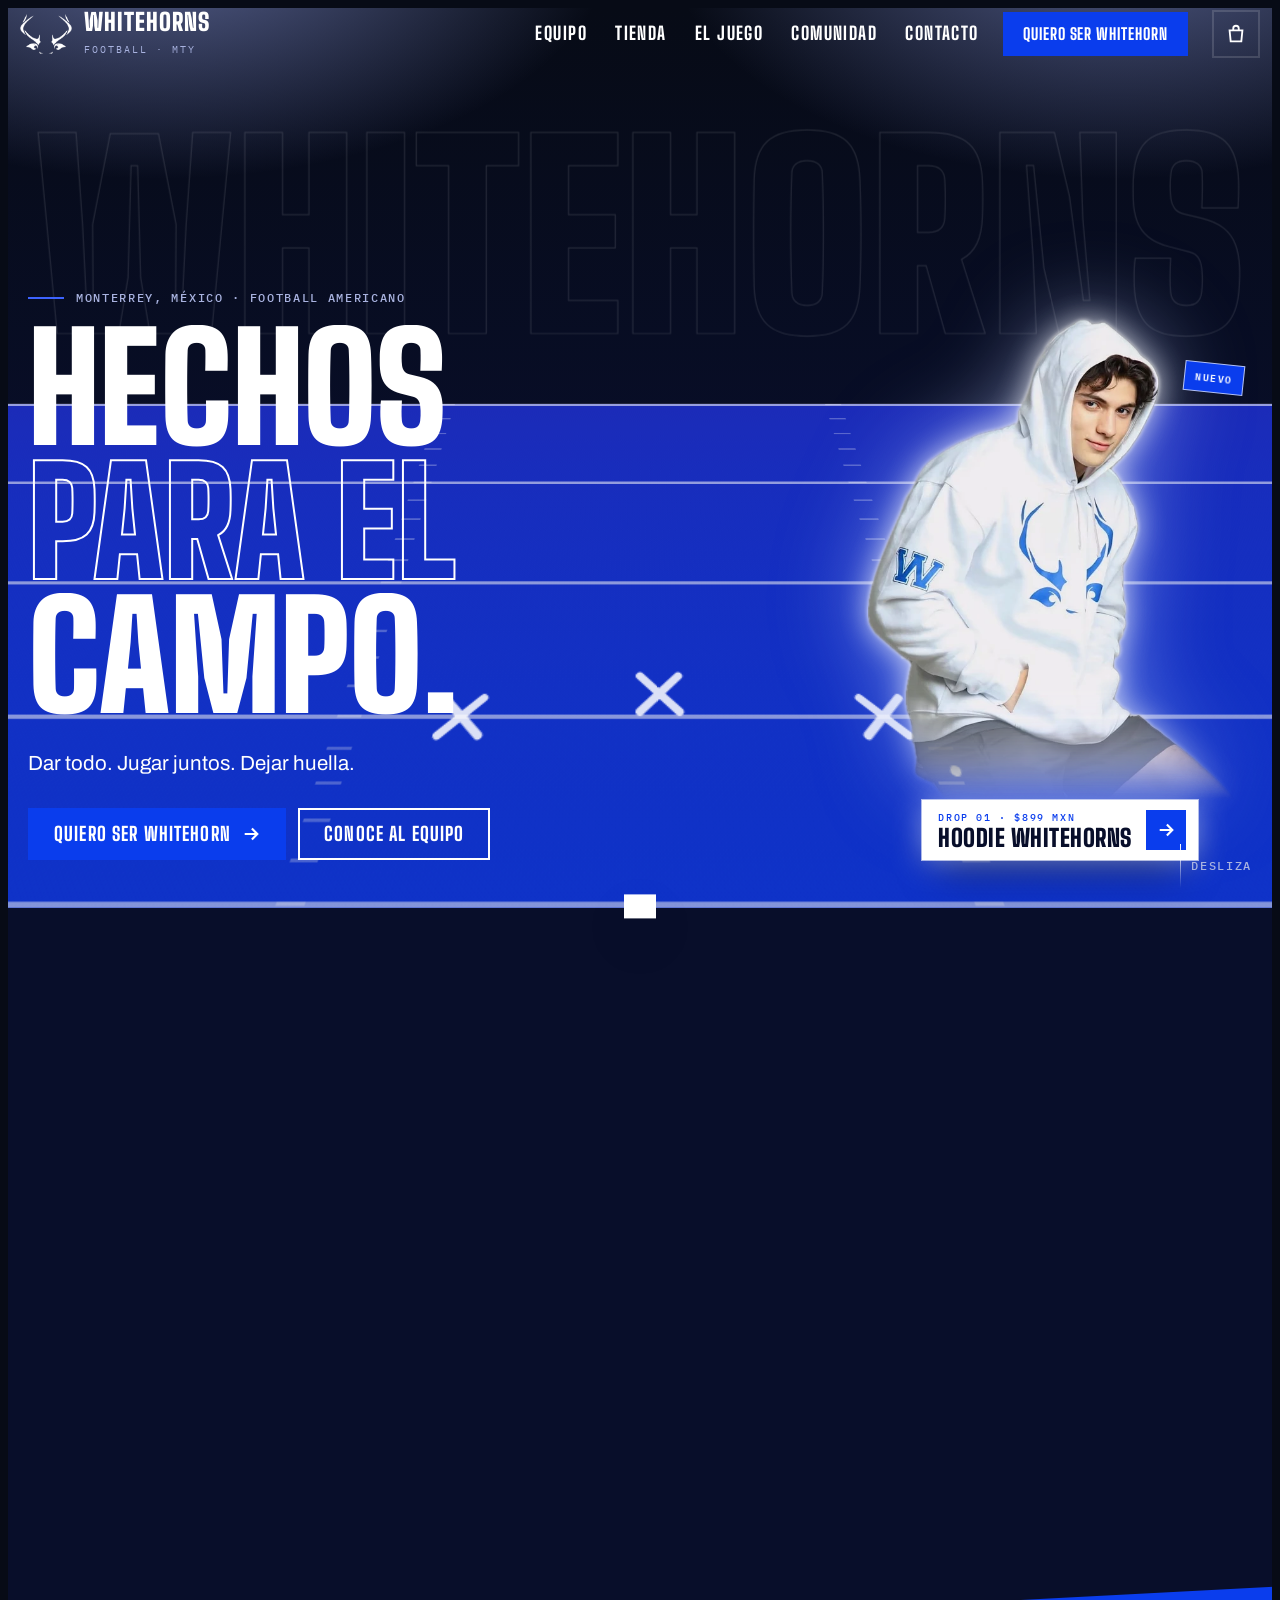
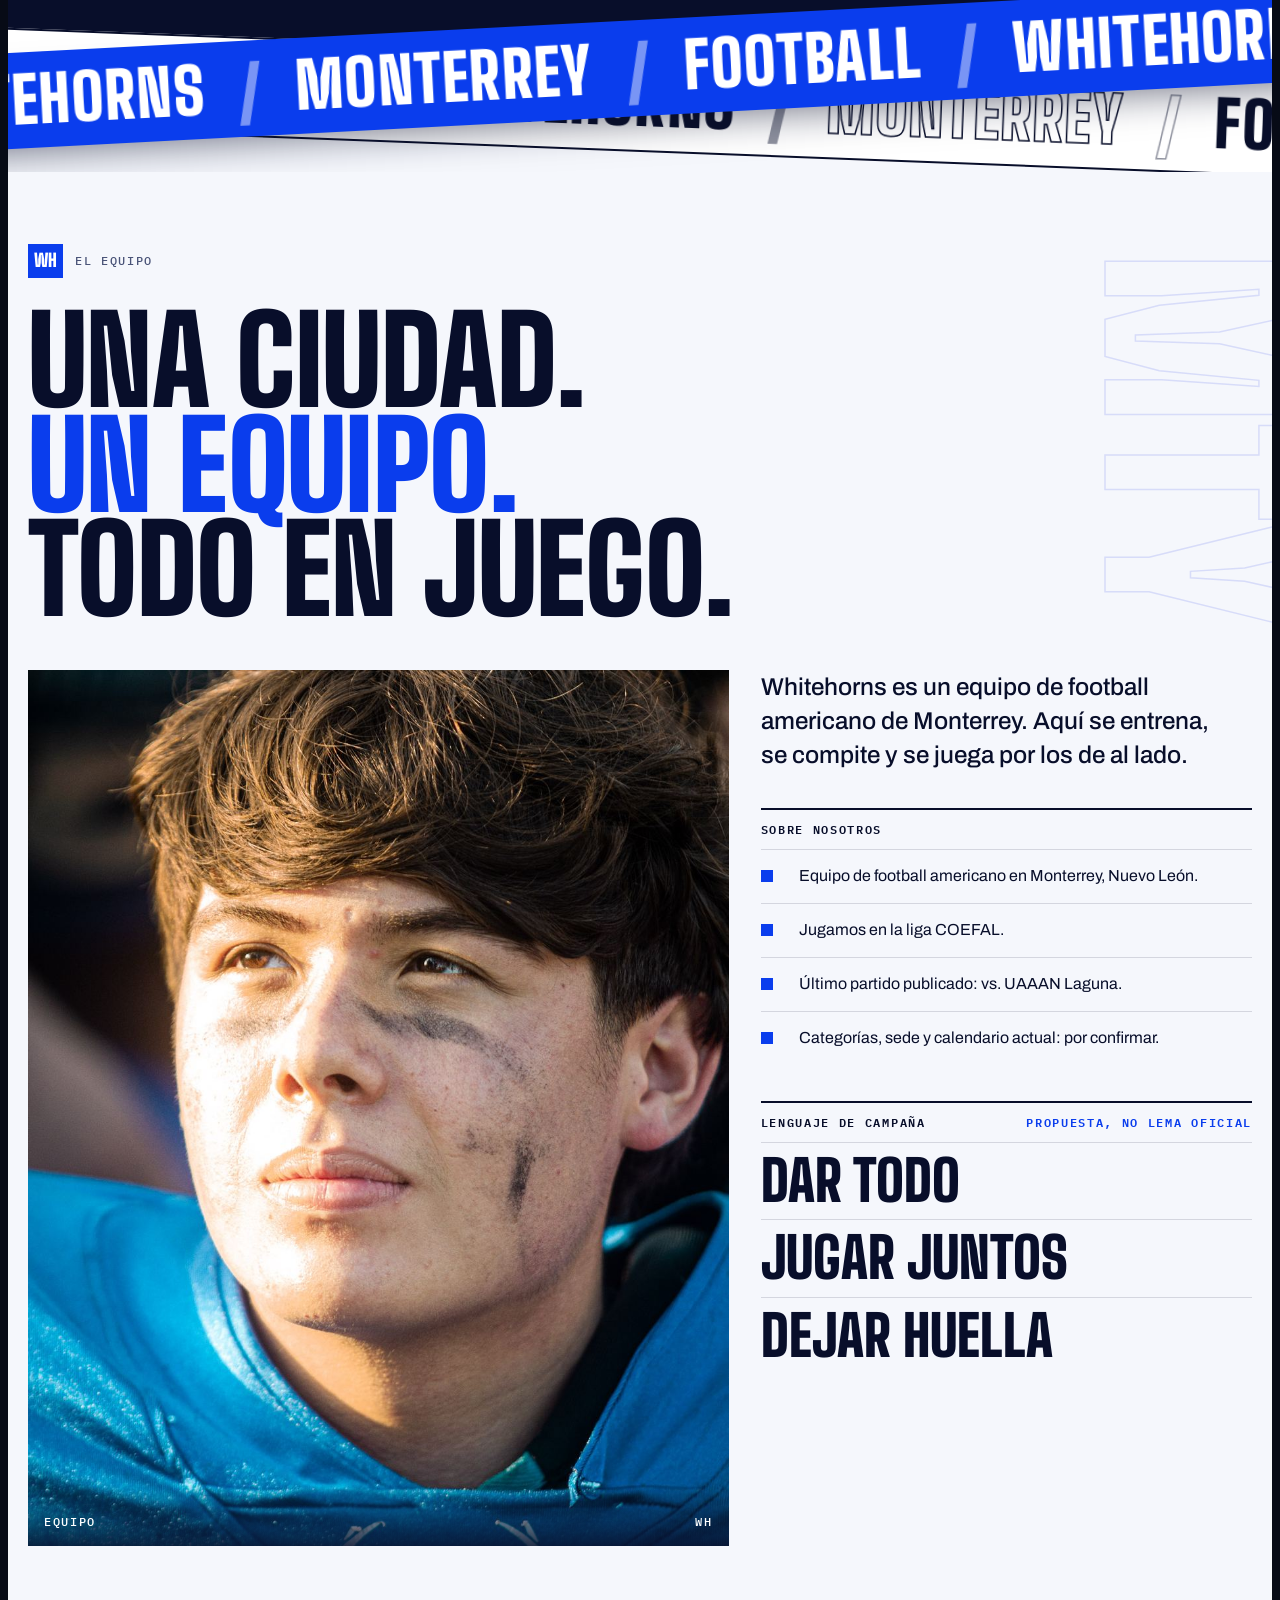
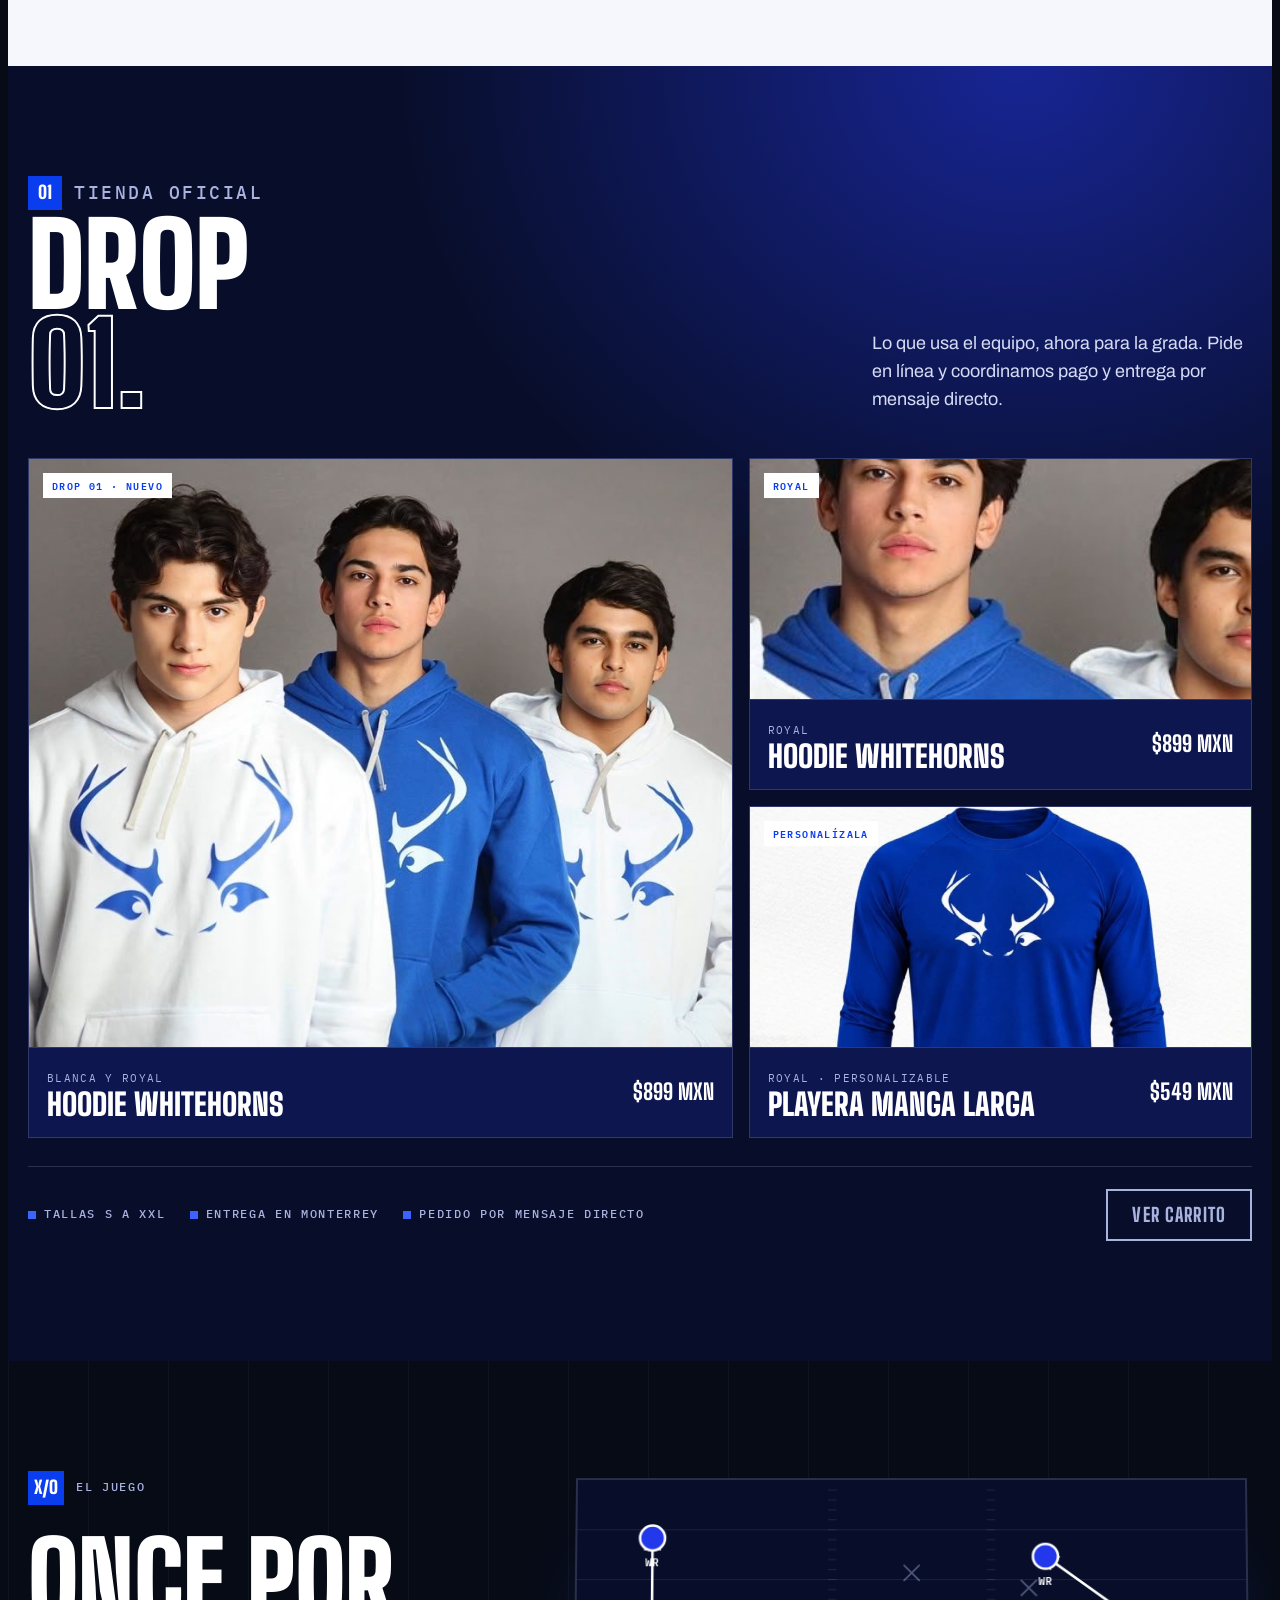
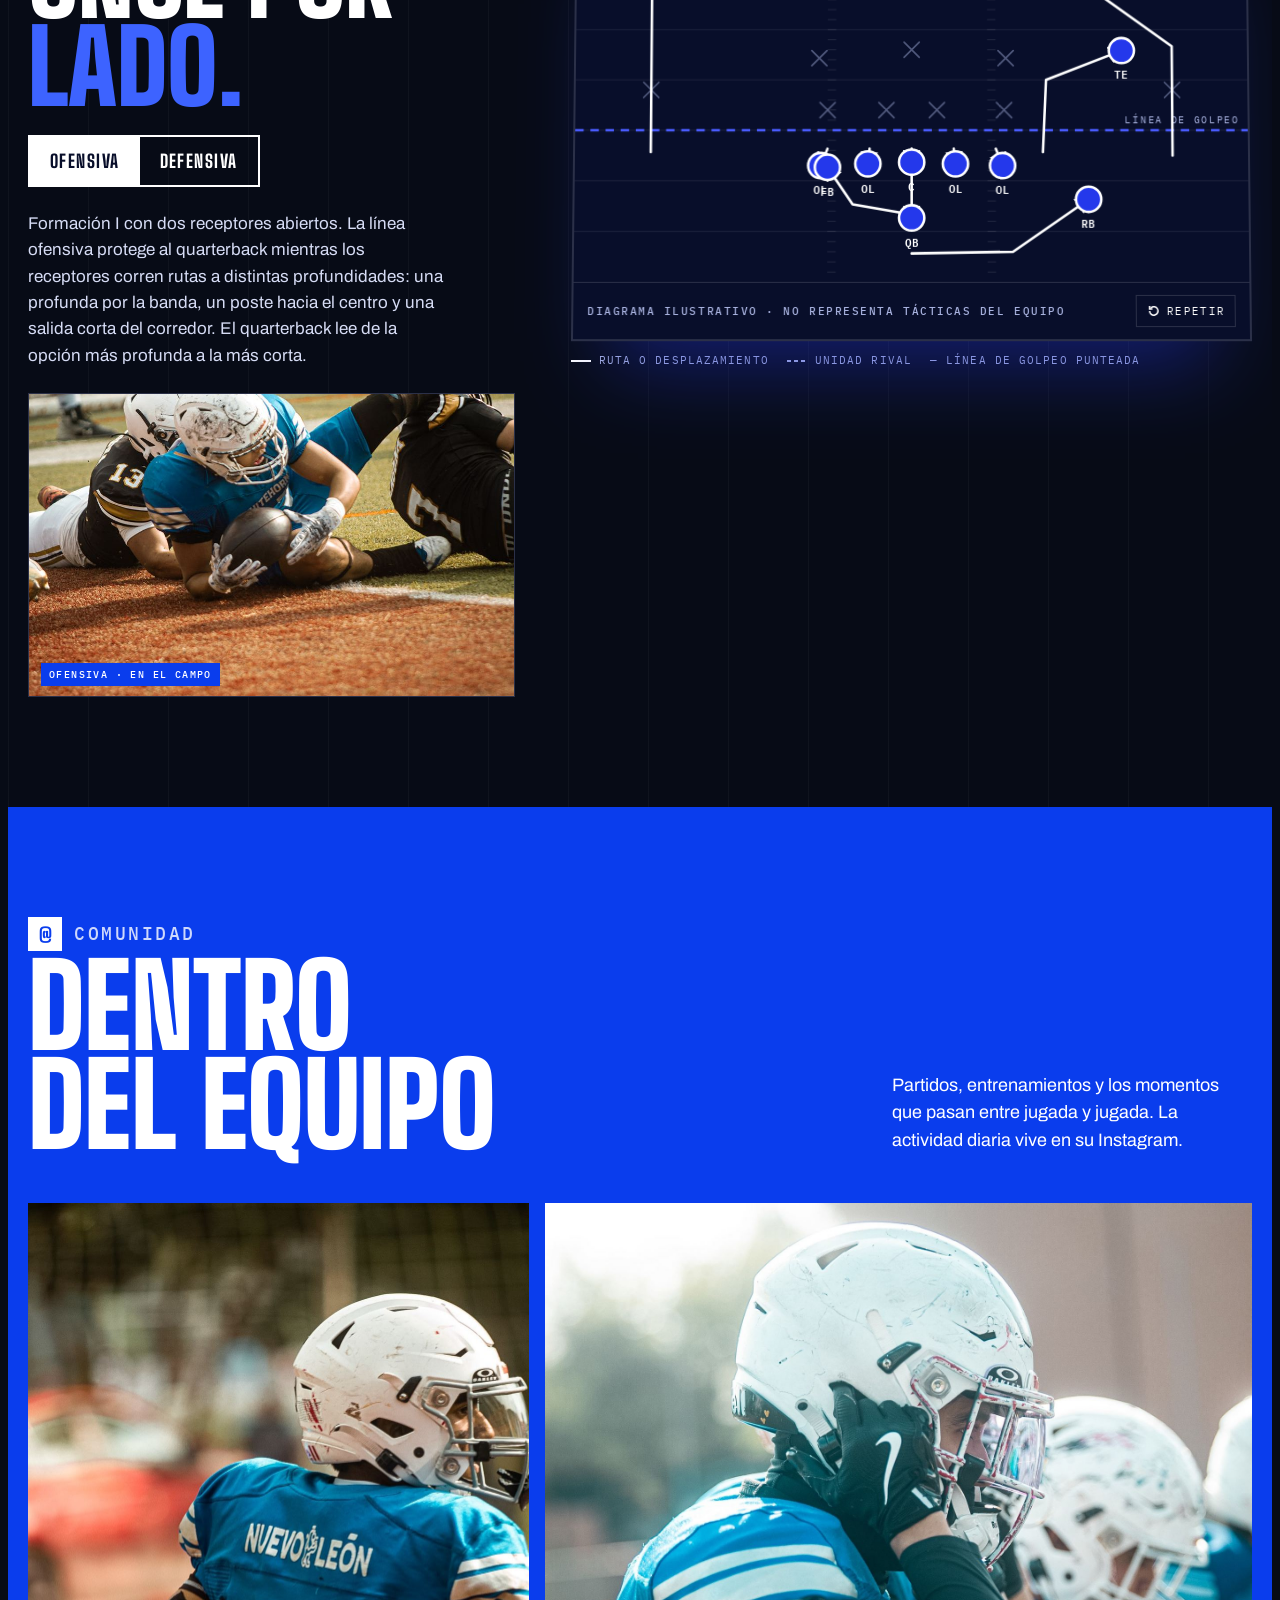
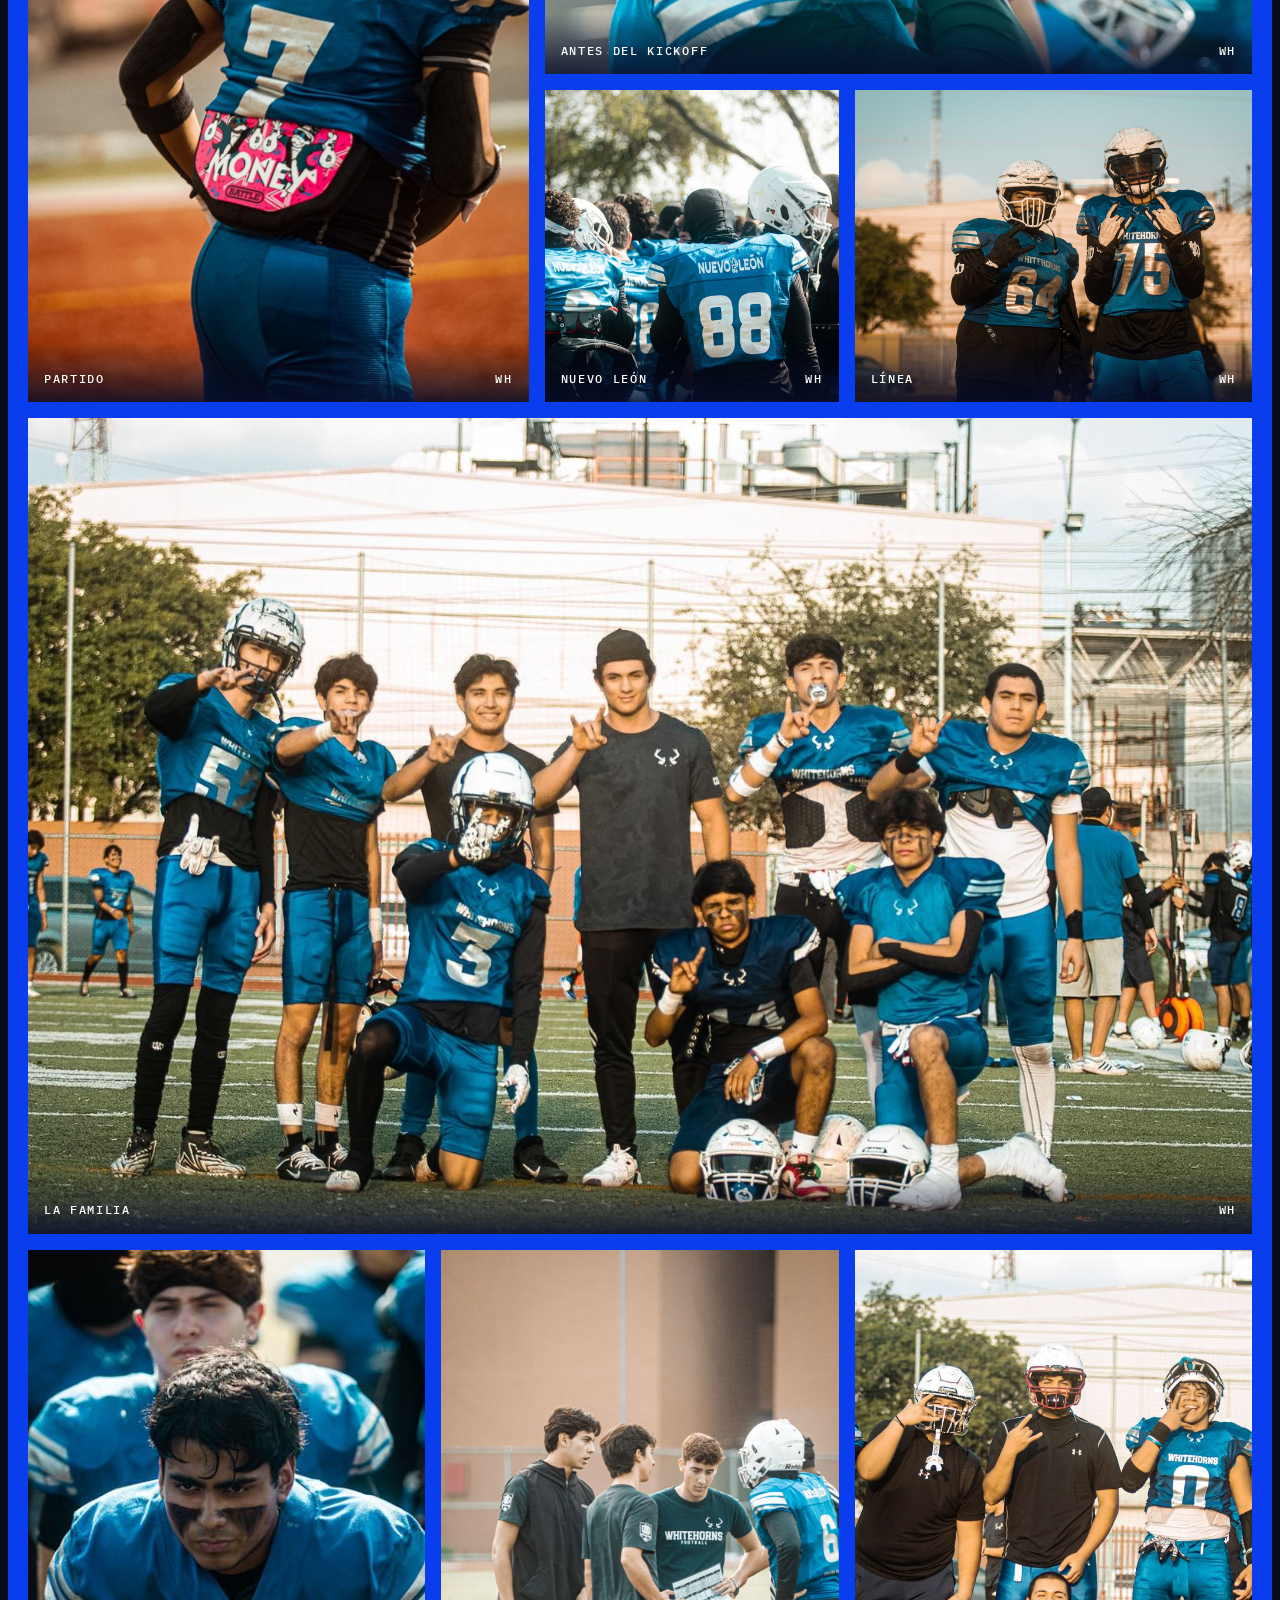
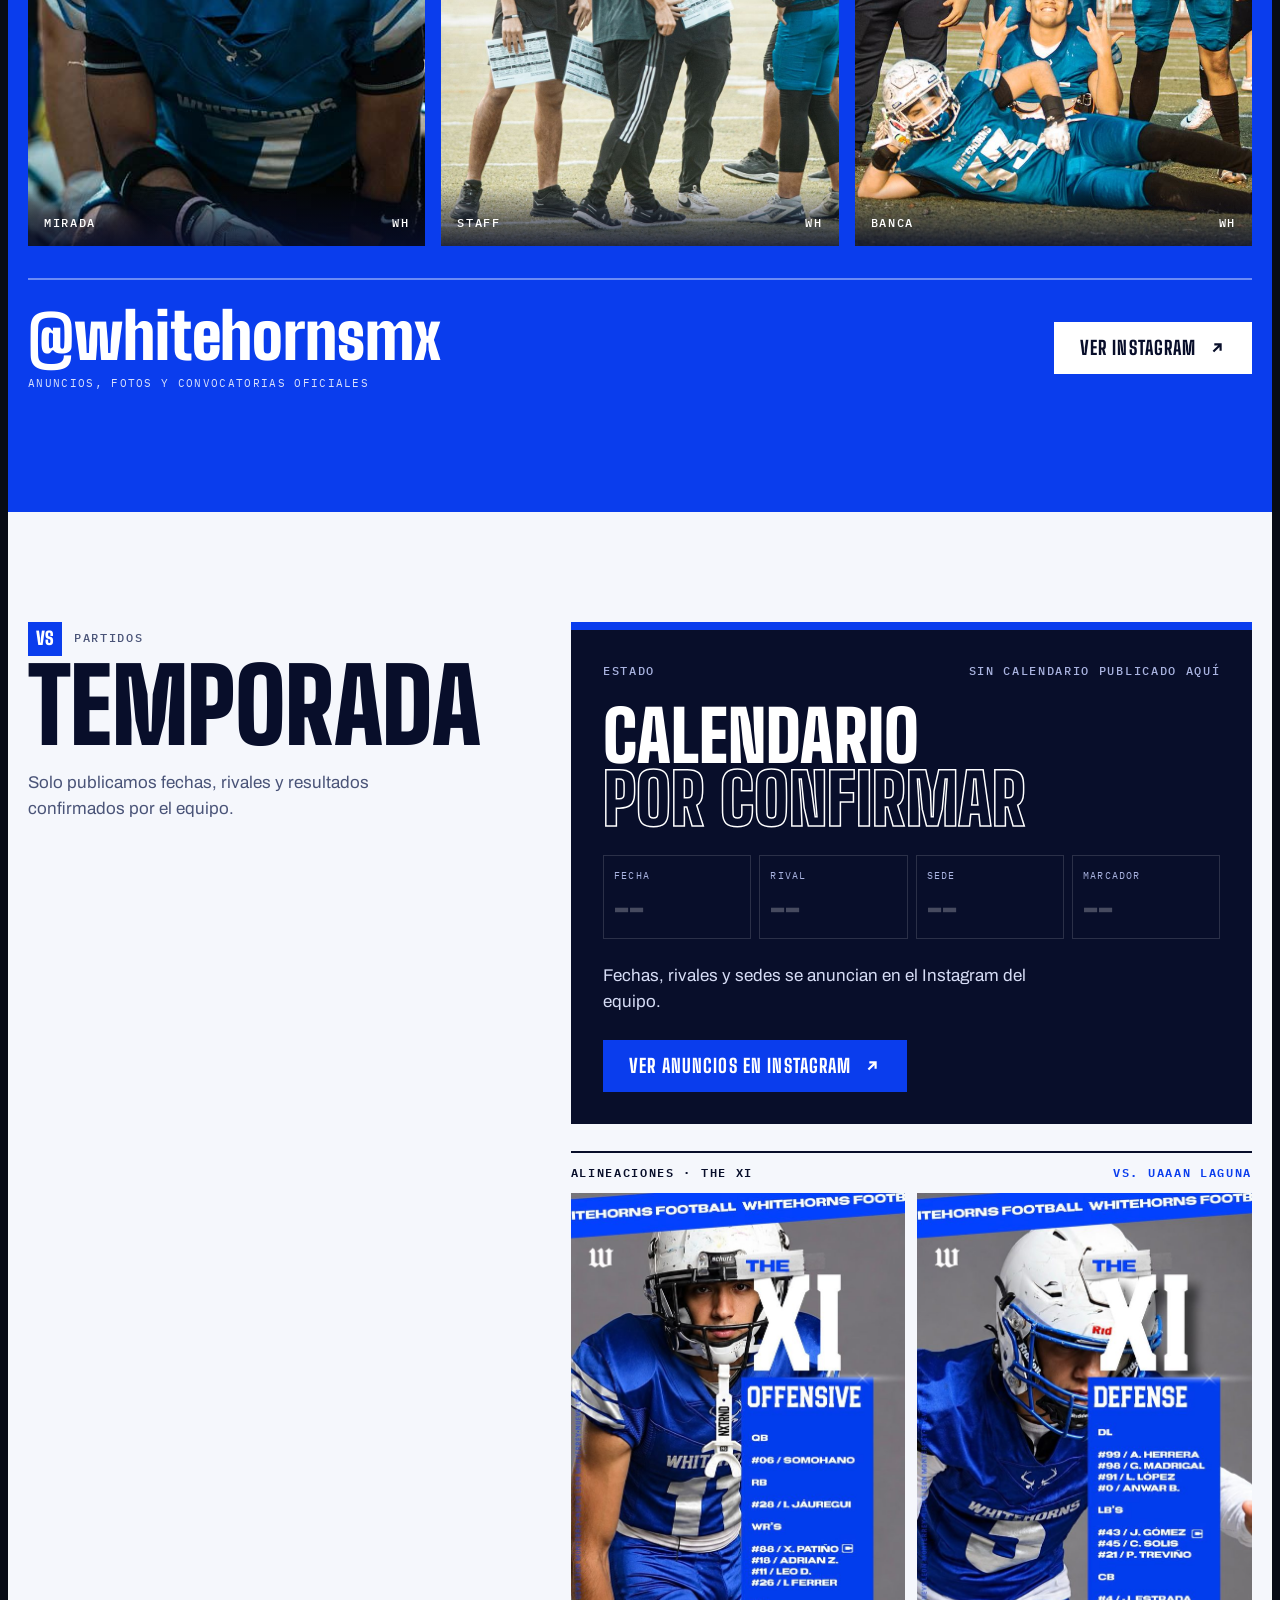
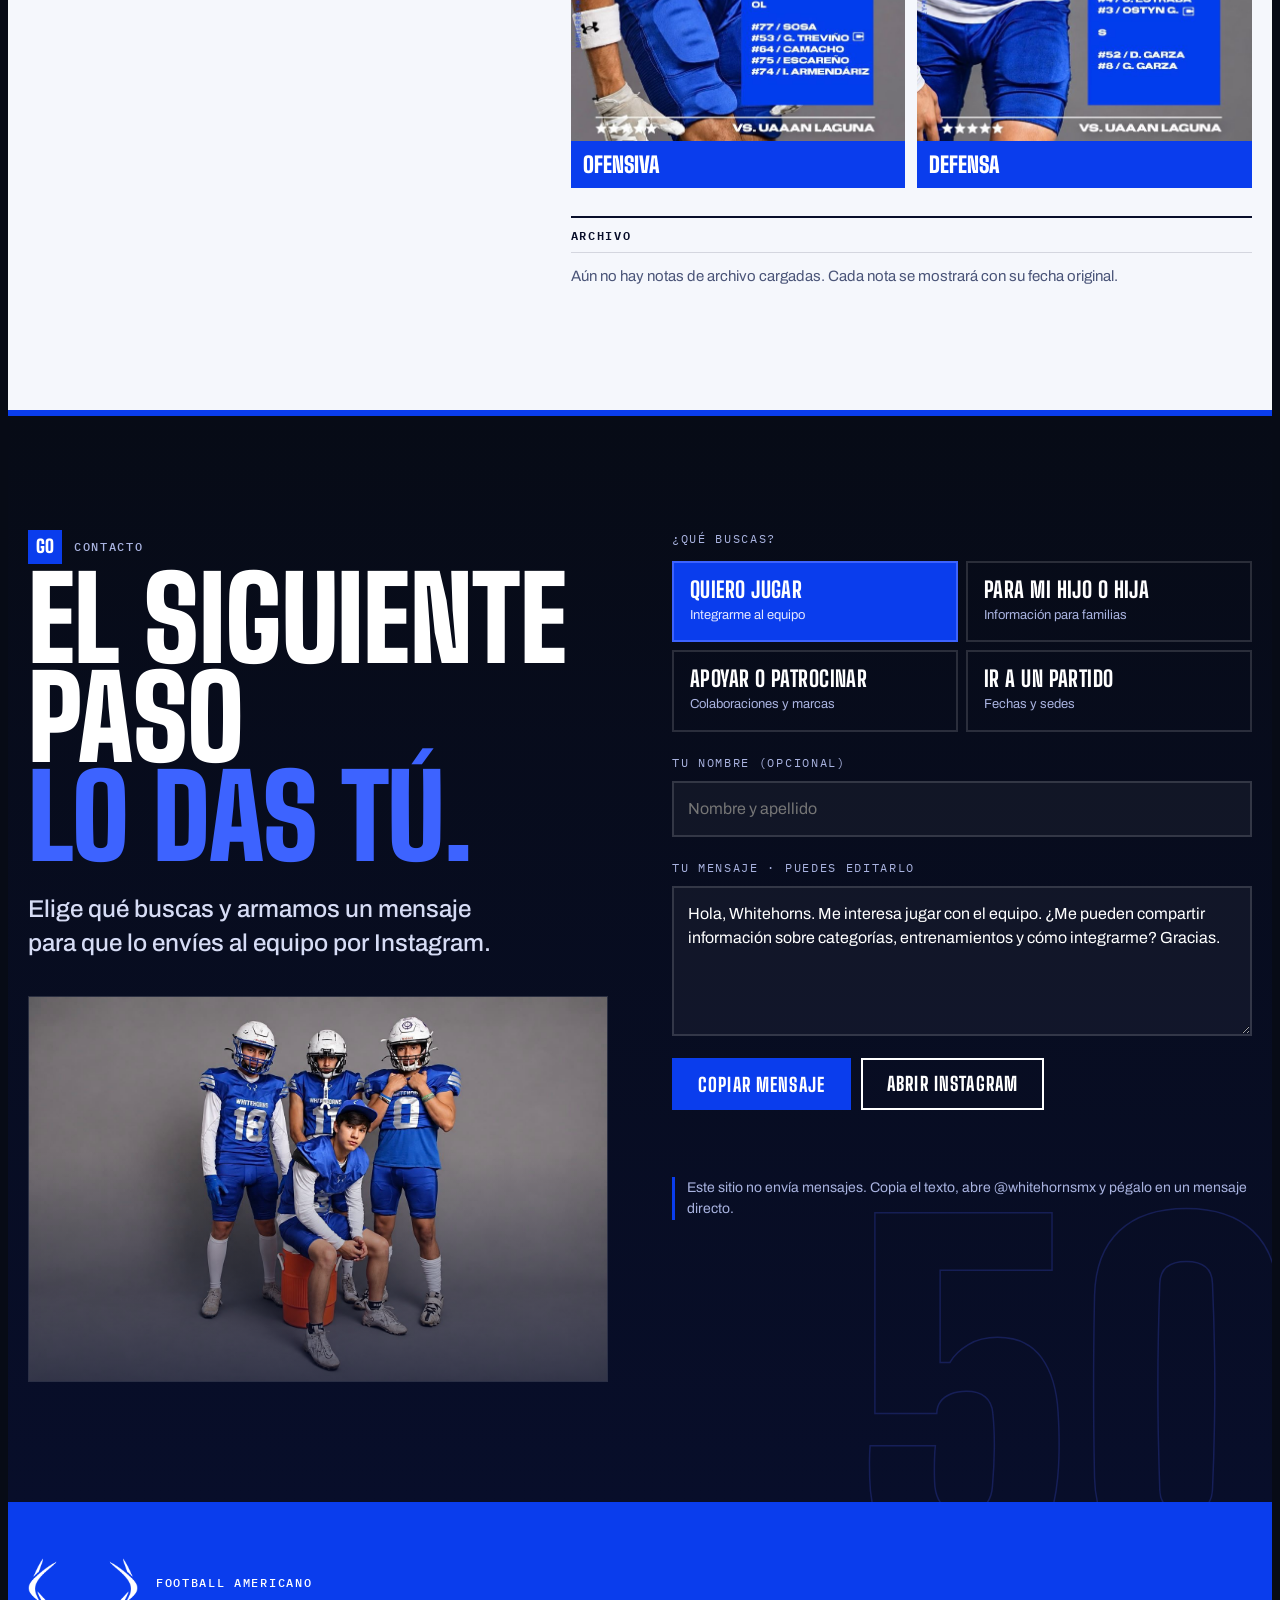
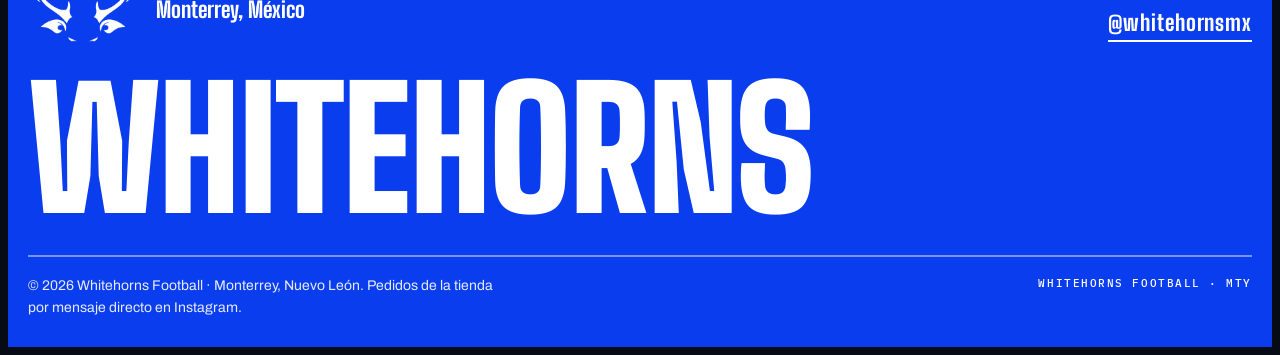
==== index.html @ dbe4d77a "Hero: quitar destello circular, anillo y animación de flotar de la hoodie Co-Authored-By: Claude Opu" ====
<!doctype html>
<html lang="es">
<head>
<meta charset="utf-8">
<meta name="viewport" content="width=device-width, initial-scale=1, viewport-fit=cover">
<title>Whitehorns Football</title>
<meta name="claude:viewport-fit-sides" content="cover">
<meta name="description" content="Whitehorns Football, equipo de football americano de Monterrey, México. Tienda oficial: hoodies y playeras del equipo.">
<meta name="theme-color" content="#080E2A">
<link rel="icon" type="image/png" href="assets/img/favicon.png">
<link rel="apple-touch-icon" href="assets/img/apple-touch-icon.png">
<meta property="og:type" content="website">
<meta property="og:title" content="Whitehorns Football · Monterrey">
<meta property="og:description" content="Hechos para el campo. Equipo de football americano de Monterrey. Drop 01: Hoodie Whitehorns.">
<meta property="og:image" content="assets/img/og.jpg">
<meta name="twitter:card" content="summary_large_image">
<link rel="preload" as="image" href="assets/shop/hoodie-hero.webp" type="image/webp">
<link rel="preconnect" href="https://fonts.googleapis.com">
<link rel="preconnect" href="https://fonts.gstatic.com" crossorigin>
<link rel="stylesheet" href="https://fonts.googleapis.com/css2?family=Big+Shoulders+Display:wght@700;800;900&family=Archivo:wdth,wght@75..100,400..700&family=IBM+Plex+Mono:wght@500;600&display=swap">
<link rel="stylesheet" href="assets/site.css?v=4">
<link rel="stylesheet" href="assets/shop.css?v=4">
</head>
<body>


<a class="sr" href="#main">Saltar al contenido</a>

<header class="hdr" id="hdr">
  <div class="wrap">
    <a class="brand" href="#top" aria-label="Whitehorns Football, inicio">
      <span class="logo-slot" data-logo></span>
      <span><b>WHITEHORNS</b><small>FOOTBALL · MTY</small></span>
    </a>
    <nav class="nav" aria-label="Principal">
      <a href="#equipo">Equipo</a>
      <a href="#tienda">Tienda</a>
      <a href="#juego">El juego</a>
      <a href="#comunidad">Comunidad</a>
      <a href="#contacto">Contacto</a>
    </nav>
    <a class="btn btn-royal" href="#contacto">Quiero ser Whitehorn</a>
    <button class="cart-btn" type="button" data-cart-open aria-label="Abrir carrito">
      <svg viewBox="0 0 24 24" fill="none" stroke="currentColor" stroke-width="2"><path d="M5 8h14l-1.2 12H6.2z"/><path d="M9 8V6a3 3 0 0 1 6 0v2"/></svg>
      <span data-cart-count hidden>0</span>
    </button>
    <button class="burger" id="burger" aria-expanded="false" aria-controls="mmenu" aria-label="Abrir menú"><span></span></button>
  </div>
</header>

<div class="mmenu" id="mmenu" hidden>
  <div class="wrap">
    <a class="ml" href="#equipo"><span>01</span>Equipo</a>
    <a class="ml" href="#tienda"><span>02</span>Tienda</a>
    <a class="ml" href="#juego"><span>03</span>El juego</a>
    <a class="ml" href="#comunidad"><span>04</span>Comunidad</a>
    <a class="ml" href="#contacto"><span>05</span>Contacto</a>
    <a class="btn btn-royal" href="#contacto">Quiero ser Whitehorn</a>
  </div>
</div>

<main id="main">
<section class="hero" id="top" aria-label="Portada">
  <div class="stage" id="stage">
    <div class="lights"></div>
    <div id="heroMedia"></div>
    <div class="ghost" aria-hidden="true">WHITEHORNS</div>
    <div class="field" id="field" aria-hidden="true">
      <span class="yn l" style="top:180px">10</span><span class="yn r" style="top:180px">10</span>
      <span class="yn l" style="top:620px">20</span><span class="yn r" style="top:620px">20</span>
      <span class="yn l" style="top:1060px">30</span><span class="yn r" style="top:1060px">30</span>
      <span class="yn l" style="top:1500px">40</span><span class="yn r" style="top:1500px">40</span>
      <svg viewBox="0 0 400 300" fill="none" stroke="#fff" stroke-width="4" stroke-linecap="round">
        <g opacity=".85">
          <circle cx="120" cy="230" r="13"/><circle cx="170" cy="230" r="13"/><circle cx="220" cy="230" r="13"/><circle cx="270" cy="230" r="13"/><circle cx="200" cy="275" r="13"/>
          <path d="M40 228 L40 40" pathLength="1"/><path d="M350 228 L350 120 L250 40" pathLength="1"/><path d="M200 262 C200 200 300 210 320 150" pathLength="1"/>
          <path d="M120 120 l16 16 m0 -16 l-16 16 M200 110 l16 16 m0 -16 l-16 16 M290 120 l16 16 m0 -16 l-16 16" stroke-width="3.5"/>
        </g>
      </svg>
    </div>
    <div class="hero-copy">
      <div class="wrap">
        <div>
          <p class="eyebrow mono" data-c="hero.eyebrow">Monterrey, México · Football americano</p>
          <h1 aria-label="Hechos para el campo.">
            <span class="ln"><span>Hechos</span></span>
            <span class="ln"><span>para el</span></span>
            <span class="ln"><span>campo.</span></span>
          </h1>
          <p class="sub" data-c="hero.sub">Dar todo. Jugar juntos. Dejar huella.</p>
          <div class="ctas">
            <a class="btn btn-royal" href="#contacto">Quiero ser Whitehorn <svg viewBox="0 0 20 20" fill="none" stroke="currentColor" stroke-width="2.4"><path d="M3 10h13M11 4l6 6-6 6"/></svg></a>
            <a class="btn btn-line" href="#equipo">Conoce al equipo</a>
          </div>
        </div>
        <a class="drop" href="producto.html?p=hoodie-blanca" aria-label="Hoodie Whitehorns blanca, Drop 01. Ver y comprar">
          <span class="drop-new">NUEVO</span>
          <span class="drop-fig"><img src="assets/shop/hoodie-hero.webp" alt="" width="606" height="780" fetchpriority="high" decoding="async"></span>
          <span class="drop-tag">
            <span><span class="mono">Drop 01 · <span data-drop-price></span></span><b>Hoodie Whitehorns</b></span>
            <span class="go" aria-hidden="true"><svg viewBox="0 0 20 20" fill="none" stroke="currentColor" stroke-width="2.4"><path d="M3 10h13M11 4l6 6-6 6"/></svg></span>
          </span>
        </a>
      </div>
    </div>
    <div class="scrollcue mono" aria-hidden="true"><i></i>Desliza</div>
  </div>
</section>

<div class="cross" aria-hidden="true">
  <div class="strip b"><div class="track" data-mq="-1"></div></div>
  <div class="strip a"><div class="track" data-mq="1"></div></div>
</div>

<section class="light ident" id="equipo" aria-labelledby="t-equipo">
  <div class="vword" aria-hidden="true">MTY</div>
  <div class="wrap">
    <p class="kicker mono"><b>WH</b> El equipo</p>
    <h2 id="t-equipo" class="rv"><span>Una ciudad.</span><span class="blue">Un equipo.</span><span>Todo en juego.</span></h2>
    <div class="photo tilt-scene">
      <div class="frame tilt-y" data-tilt data-photo="identity"></div>
    </div>
    <div class="side">
      <p class="lead rv" data-c="identity.lead">Whitehorns es un equipo de football americano de Monterrey. Aquí se entrena, se compite y se juega por los de al lado.</p>
      <div class="facts rv">
        <h3>SOBRE NOSOTROS</h3>
        <ul id="facts"></ul>
      </div>
      <div class="pillars rv">
        <h3><span>LENGUAJE DE CAMPAÑA</span><em>PROPUESTA, NO LEMA OFICIAL</em></h3>
        <ol>
          <li>Dar todo</li>
          <li>Jugar juntos</li>
          <li>Dejar huella</li>
        </ol>
      </div>
    </div>
  </div>
</section>

<section class="shop" id="tienda" aria-labelledby="t-tienda">
  <div class="wrap">
    <div class="head">
      <div>
        <p class="kicker mono" style="color:var(--mist)"><b>01</b> Tienda oficial</p>
        <h2 id="t-tienda" class="rv">Drop<br><span>01.</span></h2>
      </div>
      <p class="rv">Lo que usa el equipo, ahora para la grada. Pide en línea y coordinamos pago y entrega por mensaje directo.</p>
    </div>
    <div class="shop-grid" id="shopGrid"></div>
    <div class="shop-foot mono">
      <ul><li>Tallas S a XXL</li><li>Entrega en Monterrey</li><li>Pedido por mensaje directo</li></ul>
      <button class="btn btn-line" type="button" data-cart-open>Ver carrito</button>
    </div>
  </div>
</section>

<section class="on-dark play" id="juego" aria-labelledby="t-juego">
  <div class="wrap">
    <div class="intro">
      <p class="kicker mono"><b>X/O</b> El juego</p>
      <h2 id="t-juego" class="rv">Once por<br><span>lado.</span></h2>
      <div class="seg" role="group" aria-label="Unidad">
        <button type="button" aria-pressed="true" data-unit="off">Ofensiva</button>
        <button type="button" aria-pressed="false" data-unit="def">Defensiva</button>
      </div>
      <p class="expl" id="expl" aria-live="polite"></p>
      <div class="play-photo" aria-hidden="true">
        <img data-u="off" src="assets/img/ofensiva.jpg" alt="" loading="lazy" decoding="async">
        <img data-u="def" class="off" src="assets/img/defensiva.jpg" alt="" loading="lazy" decoding="async">
        <span class="mono" id="playTag">Ofensiva · en el campo</span>
      </div>
    </div>
    <div class="board-wrap tilt-scene">
      <div class="board tilt-x" data-tilt>
        <svg id="board" viewBox="0 0 800 480" role="img" aria-labelledby="boardTitle">
          <title id="boardTitle">Pizarra con once posiciones y sus desplazamientos</title>
          <defs>
            <marker id="ah" viewBox="0 0 10 10" refX="7" refY="5" markerWidth="7" markerHeight="7" orient="auto-start-reverse"><path d="M0 0 L10 5 L0 10 z" fill="#fff"/></marker>
          </defs>
          <g id="grid"></g>
          <g id="faint"></g>
          <g id="routes"></g>
          <g id="players"></g>
        </svg>
        <div class="board-bar">
          <span class="mono">Diagrama ilustrativo · no representa tácticas del equipo</span>
          <button class="replay" type="button" id="replay" aria-label="Repetir jugada">
            <svg viewBox="0 0 20 20" fill="none" stroke="currentColor" stroke-width="2.2" aria-hidden="true"><path d="M4 10a6 6 0 1 0 2-4.5M4 3v4h4"/></svg>Repetir
          </button>
        </div>
      </div>
      <div class="legend" aria-hidden="true"><span><i></i>Ruta o desplazamiento</span><span><i class="f"></i>Unidad rival</span><span>— Línea de golpeo punteada</span></div>
    </div>
  </div>
</section>

<section class="on-royal comm" id="comunidad" aria-labelledby="t-comm">
  <div class="wrap">
    <div class="head">
      <div>
        <p class="kicker mono"><b>@</b> Comunidad</p>
        <h2 id="t-comm" class="rv">Dentro<br>del equipo</h2>
      </div>
      <p class="rv">Partidos, entrenamientos y los momentos que pasan entre jugada y jugada. La actividad diaria vive en su Instagram.</p>
    </div>
    <div class="tilt-scene">
      <div class="gal tilt-x" data-tilt id="gal"></div>
    </div>
    <div class="ig">
      <div><span class="h" data-c="team.handle">@whitehornsmx</span><small>Anuncios, fotos y convocatorias oficiales</small></div>
      <a class="btn btn-white" data-ig target="_blank" rel="noopener">Ver Instagram <svg viewBox="0 0 20 20" fill="none" stroke="currentColor" stroke-width="2.4"><path d="M6 14 14 6M7 6h7v7"/></svg></a>
    </div>
  </div>
</section>

<section class="light sched" id="partidos" aria-labelledby="t-part">
  <div class="wrap">
    <div>
      <p class="kicker mono"><b>VS</b> Partidos</p>
      <h2 id="t-part" class="rv">Temporada</h2>
      <p class="note">Solo publicamos fechas, rivales y resultados confirmados por el equipo.</p>
    </div>
    <div>
      <div class="scoreboard tilt-x" data-tilt id="board2"></div>
      <div class="lineups">
        <h3><span>ALINEACIONES · THE XI</span><em>VS. UAAAN LAGUNA</em></h3>
        <div class="two">
          <button class="poster" type="button" data-lb="xi" data-i="0"><img src="assets/img/xi-ofensiva.jpg" alt="Alineación ofensiva de Whitehorns contra UAAAN Laguna" loading="lazy"><span>Ofensiva</span></button>
          <button class="poster" type="button" data-lb="xi" data-i="1"><img src="assets/img/xi-defensa.jpg" alt="Alineación defensiva de Whitehorns contra UAAAN Laguna" loading="lazy"><span>Defensa</span></button>
        </div>
      </div>
      <div class="archive">
        <h3>ARCHIVO</h3>
        <div id="archive"></div>
      </div>
    </div>
  </div>
</section>

<section class="contact" id="contacto" aria-labelledby="t-cont">
  <div class="bg50" aria-hidden="true">50</div>
  <div class="wrap">
    <div>
      <p class="kicker mono" style="color:var(--mist)"><b>GO</b> Contacto</p>
      <h2 id="t-cont" class="rv">El siguiente paso<br><span>lo das tú.</span></h2>
      <p class="lead rv">Elige qué buscas y armamos un mensaje para que lo envíes al equipo por Instagram.</p>
      <div class="cphoto"><img src="assets/img/estudio.jpg" alt="Jugadores de Whitehorns con el uniforme royal" loading="lazy" decoding="async"></div>
    </div>
    <form class="form" id="cform" novalidate>
      <fieldset>
        <legend>¿Qué buscas?</legend>
        <div class="opts" id="opts"></div>
      </fieldset>
      <div class="fld">
        <label for="cname">Tu nombre (opcional)</label>
        <input id="cname" name="cname" autocomplete="name" placeholder="Nombre y apellido">
      </div>
      <div class="fld">
        <label for="cmsg">Tu mensaje · puedes editarlo</label>
        <textarea id="cmsg" name="cmsg"></textarea>
      </div>
      <div class="acts">
        <button class="btn btn-royal" type="submit" id="copy">Copiar mensaje</button>
        <a class="btn btn-line" data-ig target="_blank" rel="noopener">Abrir Instagram</a>
      </div>
      <p class="status" id="status" role="status" aria-live="polite"></p>
      <p class="howto">Este sitio no envía mensajes. Copia el texto, abre @whitehornsmx y pégalo en un mensaje directo.</p>
    </form>
  </div>
</section>
</main>

<footer class="foot on-royal">
  <div class="wrap">
    <div class="top">
      <div class="id"><span class="logo-slot" data-logo></span><div><div class="mono">Football americano</div><div style="font-family:var(--f-display);font-weight:800;font-size:22px">Monterrey, México</div></div></div>
      <a class="ilink" data-ig target="_blank" rel="noopener">@whitehornsmx</a>
    </div>
    <div class="word" aria-hidden="true">Whitehorns</div>
    <div class="bottom">
      <p>© 2026 Whitehorns Football · Monterrey, Nuevo León. Pedidos de la tienda por mensaje directo en Instagram.</p>
      <span class="mono" style="font-size:11px">WHITEHORNS FOOTBALL · MTY</span>
    </div>
  </div>
</footer>

<div class="lb" id="lb" role="dialog" aria-modal="true" aria-label="Visor de fotos" hidden>
  <div class="lb-top"><span class="mono" id="lbCap"></span>
    <button type="button" id="lbClose" aria-label="Cerrar"><svg viewBox="0 0 20 20" fill="none" stroke="currentColor" stroke-width="2.4"><path d="M5 5l10 10M15 5 5 15"/></svg></button></div>
  <div class="lb-fig"><img id="lbImg" alt=""></div>
  <div class="lb-nav">
    <button type="button" id="lbPrev" aria-label="Foto anterior"><svg viewBox="0 0 20 20" fill="none" stroke="currentColor" stroke-width="2.4"><path d="M17 10H4M9 4l-6 6 6 6"/></svg></button>
    <button type="button" id="lbNext" aria-label="Foto siguiente"><svg viewBox="0 0 20 20" fill="none" stroke="currentColor" stroke-width="2.4"><path d="M3 10h13M11 4l6 6-6 6"/></svg></button>
  </div>
</div>

<script src="assets/shop.js?v=4"></script>
<script>
/* ================================================================
   CONTENIDO EDITABLE — reemplaza aquí logo, fotos, textos y datos.
   ================================================================ */
const CONTENT = {
  team: {
    name: "Whitehorns Football",
    handle: "@whitehornsmx",
    instagram: "https://www.instagram.com/whitehornsmx/",
    city: "Monterrey, México"
  },
  // Archivo original del emblema (SVG o PNG transparente, blanco). Vacío = espacio reservado.
  logo: { src: "assets/img/logo-white.png", alt: "Emblema de Whitehorns" },
  hero: {
    eyebrow: "Monterrey, México · Football americano",
    sub: "Dar todo. Jugar juntos. Dejar huella.",
    image: "",                         // foto horizontal ≥ 2400 px
    video: null                        // { src: "clip.mp4", poster: "poster.jpg" } — solo escritorio
  },
  identity: {
    lead: "Whitehorns es un equipo de football americano de Monterrey. Aquí se entrena, se compite y se juega por los de al lado.",
    photo: { src: "assets/img/identidad.jpg", alt: "Jugador de Whitehorns con pintura de guerra y el emblema en el pecho" },
    // Solo datos verificables. Agrega categorías, sede o año cuando el equipo los confirme.
    facts: [
      "Equipo de football americano en Monterrey, Nuevo León.",
      "Jugamos en la liga COEFAL.",
      "Último partido publicado: vs. UAAAN Laguna.",
      "Categorías, sede y calendario actual: por confirmar."
    ]
  },
  gallery: [
    { cat: "Partido",        src: "assets/img/gal-partido.jpg",    alt: "Jugador número 7 de Nuevo León de espaldas en la banda" },
    { cat: "Antes del kickoff", src: "assets/img/gal-casco.jpg",   alt: "Jugador ajustándose el casco antes del partido" },
    { cat: "Nuevo León",     src: "assets/img/gal-nuevoleon.jpg",  alt: "Jugadores con jersey de Nuevo León en la banda" },
    { cat: "Línea",          src: "assets/img/gal-linea.jpg",      alt: "Dos linieros, números 64 y 75, posando en el campo" },
    { cat: "La familia",     src: "assets/img/gal-equipo.jpg",     alt: "Grupo de jugadores Whitehorns al atardecer en el campo" },
    { cat: "Mirada",         src: "assets/img/gal-mirada.jpg",     alt: "Jugador número 7 con pintura de guerra" },
    { cat: "Staff",          src: "assets/img/gal-staff.jpg",      alt: "Coaches revisando la hoja de jugadas con un jugador" },
    { cat: "Banca",          src: "assets/img/gal-banca.jpg",      alt: "Jugadores celebrando en el campo" }
  ],
  // Formato: { date: "2026-11-08", rival: "Nombre", sede: "Lugar", result: "" }  (result vacío = próximo)
  schedule: [],
  // Formato: { date: "2024-05-12", title: "Texto breve de la nota" }
  archive: [],
  contact: {
    options: [
      { id: "jugar",   title: "Quiero jugar", hint: "Integrarme al equipo",
        msg: "Hola, Whitehorns. Me interesa jugar con el equipo. ¿Me pueden compartir información sobre categorías, entrenamientos y cómo integrarme? Gracias." },
      { id: "familia", title: "Para mi hijo o hija", hint: "Información para familias",
        msg: "Hola, Whitehorns. Busco información para que mi hijo o hija se integre al equipo. ¿Qué categorías y edades manejan, y cómo podemos conocer un entrenamiento? Gracias." },
      { id: "apoyar",  title: "Apoyar o patrocinar", hint: "Colaboraciones y marcas",
        msg: "Hola, Whitehorns. Me interesa apoyar o patrocinar al equipo. ¿Con quién puedo platicar sobre opciones de colaboración? Gracias." },
      { id: "asistir", title: "Ir a un partido", hint: "Fechas y sedes",
        msg: "Hola, Whitehorns. Me gustaría asistir a uno de sus partidos. ¿Dónde puedo consultar las próximas fechas y sedes? Gracias." }
    ]
  }
};

/* ================================================================ */
const $ = (s, r = document) => r.querySelector(s);
const $$ = (s, r = document) => [...r.querySelectorAll(s)];
const esc = s => String(s).replace(/[&<>"]/g, c => ({ "&": "&amp;", "<": "&lt;", ">": "&gt;", '"': "&quot;" }[c]));
const reduce = matchMedia("(prefers-reduced-motion: reduce)").matches;

// text bindings
$$("[data-c]").forEach(el => {
  const v = el.dataset.c.split(".").reduce((o, k) => o && o[k], CONTENT);
  if (typeof v === "string" && v) el.textContent = v;
});
$$("[data-ig]").forEach(a => a.href = CONTENT.team.instagram);

// logo
$$("[data-logo]").forEach(el => {
  if (CONTENT.logo.src) el.classList.add("has-img");
  el.innerHTML = CONTENT.logo.src
    ? `<img src="${esc(CONTENT.logo.src)}" alt="${esc(CONTENT.logo.alt)}">`
    : `<span class="ph" role="img" aria-label="Espacio para el emblema original">EMBLEMA<br>ORIGINAL</span>`;
});

// frames
function frame(el, item, label, size) {
  if (item && item.src) {
    el.innerHTML = `<img src="${esc(item.src)}" alt="${esc(item.alt || label)}" loading="lazy" decoding="async"><figcaption class="mono"><span>${esc(label)}</span><span>WH</span></figcaption>`;
  } else {
    el.innerHTML = `<div class="slot"><div class="tag mono"><b>${esc(label)}</b><span>FOTO</span></div>
      <div class="big" aria-hidden="true">${esc(label)}</div>
      <div class="need mono">Espacio para foto original · ${size}</div></div>`;
  }
}
frame($('[data-photo="identity"]'), CONTENT.identity.photo, "Equipo", "vertical ≥ 1600 px");
$("#gal").innerHTML = CONTENT.gallery.map((g, i) => `<button type="button" class="frame g${i + 1}" data-lb="gal" data-i="${i}" aria-label="Ampliar foto: ${esc(g.cat)}"></button>`).join("");
$$("#gal .frame").forEach((el, i) => frame(el, CONTENT.gallery[i], CONTENT.gallery[i].cat, i === 0 ? "vertical ≥ 1600 px" : "horizontal ≥ 1600 px"));

$("#facts").innerHTML = CONTENT.identity.facts.map(f => `<li>${esc(f)}</li>`).join("");

/* ---------- tienda en home ---------- */
(function () {
  const P = WHCart.products, card = (p, cls, flag) => `
    <a class="pcard ${cls}" href="producto.html?p=${p.id}">
      ${flag ? `<span class="flag">${esc(flag)}</span>` : ""}
      <span class="pimg"><img src="${esc(p.images[0].src)}" alt="${esc(p.images[0].alt)}" loading="lazy" decoding="async"></span>
      <span class="pinfo"><span><small>${esc(p.variant)}</small><b>${esc(p.name)}</b></span><span class="pp">${WHCart.money(p.price)}</span></span>
    </a>`;
  const hero = { ...P[0], variant: "Blanca y royal", images: [{ src: "assets/shop/hoodies-trio.jpg", alt: "Hoodies Whitehorns blanca y royal" }] };
  $("#shopGrid").innerHTML = card(hero, "big", "Drop 01 · Nuevo") +
    `<div class="shop-side">${card(P[1], "", "Royal")}${card(P[2], "", "Personalízala")}</div>`;
  $$("[data-drop-price]").forEach(e => e.textContent = WHCart.money(P[0].price));
})();

/* ---------- visor de fotos ---------- */
(function () {
  const lb = $("#lb"), img = $("#lbImg"), cap = $("#lbCap");
  const sets = {
    gal: CONTENT.gallery.map(g => ({ src: g.src, alt: g.alt, cap: g.cat })),
    xi: [{ src: "assets/img/xi-ofensiva.jpg", alt: "Alineación ofensiva", cap: "The XI · Ofensiva" }, { src: "assets/img/xi-defensa.jpg", alt: "Alineación defensiva", cap: "The XI · Defensa" }]
  };
  let set = [], i = 0, last = null;
  const show = () => { const it = set[i]; img.src = it.src; img.alt = it.alt; cap.textContent = `${it.cap} · ${i + 1}/${set.length}`; };
  const open = (k, n) => { last = document.activeElement; set = sets[k]; i = n; show(); lb.hidden = false; document.documentElement.style.overflow = "hidden"; $("#lbClose").focus(); };
  const close = () => { lb.hidden = true; document.documentElement.style.overflow = ""; if (last) last.focus(); };
  const go = d => { i = (i + d + set.length) % set.length; show(); };
  document.addEventListener("click", e => { const b = e.target.closest("[data-lb]"); if (b) open(b.dataset.lb, +b.dataset.i); });
  $("#lbClose").onclick = close; $("#lbPrev").onclick = () => go(-1); $("#lbNext").onclick = () => go(1);
  lb.addEventListener("click", e => { if (e.target === lb || e.target.classList.contains("lb-fig")) close(); });
  addEventListener("keydown", e => { if (lb.hidden) return; if (e.key === "Escape") close(); if (e.key === "ArrowRight") go(1); if (e.key === "ArrowLeft") go(-1); });
  let x0 = null; const fig = $(".lb-fig");
  fig.addEventListener("touchstart", e => { x0 = e.touches[0].clientX; }, { passive: true });
  fig.addEventListener("touchend", e => { if (x0 === null) return; const dx = e.changedTouches[0].clientX - x0; if (Math.abs(dx) > 40) go(dx < 0 ? 1 : -1); x0 = null; });
})();

// hero media (only when real material exists)
(function () {
  const h = CONTENT.hero, box = $("#heroMedia");
  const wide = matchMedia("(min-width: 900px)").matches;
  if (h.video && h.video.src && wide && !reduce) {
    box.innerHTML = `<video class="hero-media" autoplay muted loop playsinline poster="${esc(h.video.poster || "")}"><source src="${esc(h.video.src)}"></video><div class="hero-media-shade"></div>
      <button class="btn btn-line vidctl" type="button" aria-pressed="false">Pausar video</button>`;
    const v = $("video", box), b = $(".vidctl", box);
    b.onclick = () => { v.paused ? v.play() : v.pause(); b.textContent = v.paused ? "Reproducir video" : "Pausar video"; b.setAttribute("aria-pressed", v.paused); };
  } else if (h.image || (h.video && h.video.poster)) {
    box.innerHTML = `<img class="hero-media" src="${esc(h.image || h.video.poster)}" alt="" fetchpriority="high"><div class="hero-media-shade"></div>`;
  }
  if (box.innerHTML) $("#field").style.opacity = ".35";
})();

// marquee
$$("[data-mq]").forEach(t => {
  const words = ["Whitehorns", "Monterrey", "Football"];
  t.innerHTML = Array.from({ length: 6 }, () => words.map(w => `<span>${w}</span>`).join("")).join("");
});

// schedule
(function () {
  const s = CONTENT.schedule, b = $("#board2");
  if (s.length) {
    b.innerHTML = `<div class="row mono"><span>Calendario</span><span>Datos confirmados</span></div>
      <div style="overflow-x:auto"><table class="games"><thead><tr><th>FECHA</th><th>RIVAL</th><th>SEDE</th><th>RESULTADO</th></tr></thead><tbody>
      ${s.map(g => `<tr><td>${esc(new Date(g.date + "T12:00").toLocaleDateString("es-MX", { day: "2-digit", month: "short", year: "numeric" }))}</td><td>${esc(g.rival)}</td><td>${esc(g.sede || "")}</td><td>${esc(g.result || "Próximo")}</td></tr>`).join("")}
      </tbody></table></div>`;
  } else {
    b.innerHTML = `<div class="row mono"><span>Estado</span><span>Sin calendario publicado aquí</span></div>
      <div class="st">Calendario<br><span>por confirmar</span></div>
      <div class="dots" aria-hidden="true">
        <div><small>Fecha</small><b>--</b></div><div><small>Rival</small><b>--</b></div>
        <div><small>Sede</small><b>--</b></div><div><small>Marcador</small><b>--</b></div>
      </div>
      <p style="color:#D6DCF5;max-width:46ch">Fechas, rivales y sedes se anuncian en el Instagram del equipo.</p>
      <div><a class="btn btn-royal" href="${esc(CONTENT.team.instagram)}" target="_blank" rel="noopener">Ver anuncios en Instagram <svg viewBox="0 0 20 20" fill="none" stroke="currentColor" stroke-width="2.4"><path d="M6 14 14 6M7 6h7v7"/></svg></a></div>`;
  }
  const a = CONTENT.archive;
  $("#archive").innerHTML = a.length
    ? a.map(n => `<article><time datetime="${esc(n.date)}">${esc(n.date)}</time><p>${esc(n.title)} <span class="mono" style="font-size:10px;color:var(--slate)">· ARCHIVO</span></p></article>`).join("")
    : `<p class="empty">Aún no hay notas de archivo cargadas. Cada nota se mostrará con su fecha original.</p>`;
})();

/* ---------- mobile menu ---------- */
(function () {
  const btn = $("#burger"), menu = $("#mmenu");
  const set = open => {
    menu.hidden = !open; btn.setAttribute("aria-expanded", open);
    btn.setAttribute("aria-label", open ? "Cerrar menú" : "Abrir menú");
    document.body.style.overflow = open ? "hidden" : "";
    $("#hdr").classList.toggle("solid", open || scrollY > 40);
    if (open) $("a", menu).focus();
  };
  btn.onclick = () => set(menu.hidden);
  $$("a", menu).forEach(a => a.addEventListener("click", () => set(false)));
  addEventListener("keydown", e => { if (e.key === "Escape" && !menu.hidden) { set(false); btn.focus(); } });
  addEventListener("resize", () => { if (innerWidth > 900 && !menu.hidden) set(false); });
})();

/* ---------- playbook ---------- */
const PLAYS = {
  off: {
    text: "Formación I con dos receptores abiertos. La línea ofensiva protege al quarterback mientras los receptores corren rutas a distintas profundidades: una profunda por la banda, un poste hacia el centro y una salida corta del corredor. El quarterback lee de la opción más profunda a la más corta.",
    mark: "o",
    players: [
      { l: "WR", p: [[90, 326], [90, 70]] },
      { l: "OL", p: [[300, 322], [292, 342]] },
      { l: "OL", p: [[350, 322], [348, 340]] },
      { l: "C",  p: [[400, 322], [400, 338]] },
      { l: "OL", p: [[450, 322], [452, 340]] },
      { l: "OL", p: [[500, 322], [508, 342]] },
      { l: "TE", p: [[556, 326], [560, 240], [650, 205]] },
      { l: "QB", p: [[400, 354], [400, 404]] },
      { l: "FB", p: [[400, 400], [330, 388], [300, 344]] },
      { l: "RB", p: [[400, 446], [520, 444], [610, 382]] },
      { l: "WR", p: [[710, 330], [710, 200], [560, 92]] }
    ]
  },
  def: {
    text: "Frente 4-3 con cobertura de zona en tres tercios profundos. Cuatro linieros presionan al quarterback, tres apoyadores cubren el centro y las zonas cortas, y los dos esquineros con el safety libre protegen el pase largo.",
    mark: "x",
    players: [
      { l: "CB", p: [[90, 252], [110, 92]] },
      { l: "DE", p: [[300, 276], [318, 332]] },
      { l: "DT", p: [[370, 276], [374, 332]] },
      { l: "DT", p: [[430, 276], [426, 332]] },
      { l: "DE", p: [[510, 276], [492, 332]] },
      { l: "LB", p: [[290, 214], [220, 178]] },
      { l: "LB", p: [[400, 204], [400, 162]] },
      { l: "LB", p: [[512, 214], [584, 178]] },
      { l: "FS", p: [[400, 112], [400, 66]] },
      { l: "SS", p: [[540, 130], [650, 232]] },
      { l: "CB", p: [[710, 252], [690, 92]] }
    ]
  }
};
(function () {
  const svg = $("#board"), NS = "http://www.w3.org/2000/svg";
  const el = (n, a) => { const e = document.createElementNS(NS, n); for (const k in a) e.setAttribute(k, a[k]); return e; };
  // field grid
  const g = $("#grid");
  for (let y = 60; y < 480; y += 60) g.appendChild(el("line", { x1: 0, x2: 800, y1: y, y2: y, stroke: "rgba(255,255,255,.1)", "stroke-width": 1 }));
  for (let y = 12; y < 480; y += 12) { g.appendChild(el("line", { x1: 300, x2: 310, y1: y, y2: y, stroke: "rgba(255,255,255,.12)" })); g.appendChild(el("line", { x1: 490, x2: 500, y1: y, y2: y, stroke: "rgba(255,255,255,.12)" })); }
  g.appendChild(el("line", { x1: 0, x2: 800, y1: 300, y2: 300, stroke: "#4A5CFF", "stroke-width": 3, "stroke-dasharray": "10 8" }));
  const los = el("text", { x: 790, y: 292, "text-anchor": "end", fill: "#A9B3E0", "font-family": "IBM Plex Mono, monospace", "font-size": 12, "letter-spacing": 2 }); los.textContent = "LÍNEA DE GOLPEO"; g.appendChild(los);

  const markX = (x, y, r, stroke, sw) => { const p = el("path", { d: `M${x - r} ${y - r} L${x + r} ${y + r} M${x + r} ${y - r} L${x - r} ${y + r}`, stroke, "stroke-width": sw, "stroke-linecap": "round", fill: "none" }); return p; };
  let unit = "off", anim = 0, played = false;

  function draw(u) {
    unit = u;
    const play = PLAYS[u], other = PLAYS[u === "off" ? "def" : "off"];
    $("#expl").textContent = play.text;
    const faint = $("#faint"), routes = $("#routes"), players = $("#players");
    faint.innerHTML = routes.innerHTML = players.innerHTML = "";
    other.players.forEach(pl => {
      const [x, y] = pl.p[0];
      faint.appendChild(other.mark === "o"
        ? el("circle", { cx: x, cy: y, r: 11, fill: "none", stroke: "rgba(169,179,224,.45)", "stroke-width": 2, "stroke-dasharray": "3 3" })
        : markX(x, y, 9, "rgba(169,179,224,.45)", 2));
    });
    play.players.forEach(pl => {
      const d = "M" + pl.p.map(q => q.join(" ")).join(" L");
      const path = el("path", { d, fill: "none", stroke: "#fff", "stroke-width": 3, "stroke-linecap": "round", "stroke-linejoin": "round", "marker-end": "url(#ah)" });
      routes.appendChild(path);
      const grp = el("g", {});
      if (play.mark === "o") {
        grp.appendChild(el("circle", { r: 15, fill: "#2438EB", stroke: "#fff", "stroke-width": 3 }));
      } else {
        grp.appendChild(el("circle", { r: 16, fill: "#080E2A" }));
        grp.appendChild(markX(0, 0, 10, "#fff", 4));
      }
      const t = el("text", { y: 34, "text-anchor": "middle", fill: "#fff", "font-family": "IBM Plex Mono, monospace", "font-size": 13, "font-weight": 600 });
      t.textContent = pl.l;
      grp.appendChild(t);
      players.appendChild(grp);
      pl._path = path; pl._g = grp; pl._len = path.getTotalLength();
    });
    render(reduce ? 1 : 0);
  }
  function render(k) {
    PLAYS[unit].players.forEach(pl => {
      const len = pl._len;
      pl._path.style.strokeDasharray = len;
      pl._path.style.strokeDashoffset = len * (1 - k);
      pl._path.style.opacity = k > 0.02 ? 1 : 0;
      const pt = pl._path.getPointAtLength(len * k);
      pl._g.setAttribute("transform", `translate(${pt.x} ${pt.y})`);
    });
  }
  function run() {
    cancelAnimationFrame(anim);
    if (reduce) { render(1); return; }
    render(0);
    const t0 = performance.now() + 250, D = 1700;
    const step = now => {
      const x = Math.min(Math.max((now - t0) / D, 0), 1);
      render(1 - Math.pow(1 - x, 3));
      if (x < 1) anim = requestAnimationFrame(step);
    };
    anim = requestAnimationFrame(step);
  }
  $$("[data-unit]").forEach(b => b.onclick = () => {
    $$("[data-unit]").forEach(o => o.setAttribute("aria-pressed", o === b));
    draw(b.dataset.unit); run();
    $$(".play-photo img").forEach(im => im.classList.toggle("off", im.dataset.u !== b.dataset.unit));
    $("#playTag").textContent = b.dataset.unit === "off" ? "Ofensiva · en el campo" : "Defensiva · en el campo";
  });
  $("#replay").onclick = run;
  draw("off");
  // show the finished diagram at rest, animate when it scrolls into view
  render(1);
  if ("IntersectionObserver" in window && !reduce) {
    const io = new IntersectionObserver(es => es.forEach(e => { if (e.isIntersecting && !played) { played = true; run(); io.disconnect(); } }), { threshold: .45 });
    io.observe(svg);
  }
})();

/* ---------- contact ---------- */
(function () {
  const opts = CONTENT.contact.options, box = $("#opts"), msg = $("#cmsg"), name = $("#cname"), status = $("#status");
  box.innerHTML = opts.map((o, i) => `<div class="opt"><input type="radio" name="why" id="why-${o.id}" value="${o.id}" ${i === 0 ? "checked" : ""}><label for="why-${o.id}"><b>${esc(o.title)}</b><small>${esc(o.hint)}</small></label></div>`).join("");
  const compose = () => {
    const o = opts.find(x => x.id === ($('input[name="why"]:checked') || {}).value) || opts[0];
    const n = name.value.trim();
    msg.value = n ? o.msg.replace("Hola, Whitehorns.", `Hola, Whitehorns. Soy ${n}.`) : o.msg;
    status.textContent = ""; status.className = "status";
  };
  box.addEventListener("change", compose);
  name.addEventListener("input", compose);
  compose();
  $("#cform").addEventListener("submit", async e => {
    e.preventDefault();
    const text = msg.value.trim();
    if (!text) { status.textContent = "Escribe un mensaje antes de copiarlo."; return; }
    try {
      await navigator.clipboard.writeText(text);
      status.textContent = "Mensaje copiado. Ábrelo en Instagram y pégalo en un mensaje directo a " + CONTENT.team.handle + ".";
    } catch (err) {
      msg.focus(); msg.select();
      status.textContent = "Texto seleccionado. Cópialo con Ctrl+C o mantén presionado para copiar.";
    }
    status.className = "status ok";
  });
})();

/* ---------- scroll-driven 3D ---------- */
(function () {
  const hdr = $("#hdr"), hero = $(".hero"), stage = $("#stage");
  const tilts = $$("[data-tilt]"), tracks = $$("[data-mq]");
  // block reveals: only for elements that start below the fold
  const rvs = $$(".rv").filter(e => e.getBoundingClientRect().top > innerHeight);
  if (!reduce && "IntersectionObserver" in window) {
    rvs.forEach(e => e.classList.add("pre"));
    const io = new IntersectionObserver(es => es.forEach(en => {
      if (en.isIntersecting) { en.target.classList.remove("pre"); io.unobserve(en.target); }
    }), { rootMargin: "0px 0px -10% 0px" });
    rvs.forEach(e => io.observe(e));
    setTimeout(() => rvs.forEach(e => e.classList.remove("pre")), 6000); // safety net
  }
  let ticking = false;
  const clamp = v => Math.min(1, Math.max(0, v));
  function update() {
    ticking = false;
    const vh = innerHeight;
    hdr.classList.toggle("solid", scrollY > 40 || !$("#mmenu").hidden);
    if (reduce) return;
    const r = hero.getBoundingClientRect();
    const p = clamp(-r.top / Math.max(1, r.height - vh));
    stage.style.setProperty("--p", p.toFixed(4));
    tilts.forEach(el => {
      const b = el.getBoundingClientRect();
      if (b.bottom < -200 || b.top > vh + 200) return;
      el.style.setProperty("--t", clamp((vh - b.top) / (vh * .75)).toFixed(4));
    });
    const y = scrollY;
    tracks.forEach(t => { const o = (y * .35) % 600; t.style.setProperty("--mx", (+t.dataset.mq > 0 ? -o : o - 600) + "px"); });
  }
  const onScroll = () => { if (!ticking) { ticking = true; requestAnimationFrame(update); } };
  addEventListener("scroll", onScroll, { passive: true });
  addEventListener("resize", onScroll);
  update();
})();
</script>

</body>
</html>
---- assets/site.css ----
/* Fuente de marca: Hitch Route. Coloca el archivo en assets/fonts/ (HitchRoute.woff2 / .otf / .ttf).
   Mientras no exista, los títulos usan Big Shoulders Display como respaldo. */
@font-face{font-family:"Hitch Route";src:local("Hitch Route"),local("HitchRoute-Regular"),url("fonts/HitchRoute.woff2") format("woff2");font-weight:100 900;font-style:normal;font-display:swap}
/* Layout: cinematic 3D field hero → crossing marquee → white identity → chalkboard playbook → royal gallery → white schedule → black recruiting close. Deliberate single look. */
:root{
  --royal:#0A3DED;         /* azul del emblema */
  --royal-hi:#3D63FF;
  --navy:#080E2A;
  --ink:#070B16;
  --white:#FFFFFF;
  --frost:#F5F7FC;
  --mist:#A9B3E0;          /* secondary text on dark */
  --slate:#4A5478;         /* secondary text on light */
  --rule-d:rgba(255,255,255,.14);
  --rule-l:rgba(8,14,42,.14);
  --f-display:"Hitch Route","Big Shoulders Display","Oswald","Arial Narrow",Impact,sans-serif;
  --f-body:"Archivo","Helvetica Neue",Arial,sans-serif;
  --f-brand:var(--f-display);
  --f-mono:"IBM Plex Mono",ui-monospace,Menlo,Consolas,monospace;
  --ease:cubic-bezier(.2,.7,.1,1);
  color-scheme:dark;
}
*,*::before,*::after{box-sizing:border-box}
html{scroll-behavior:smooth;scroll-padding-top:72px}
body{background:var(--ink);color:var(--white);font-family:var(--f-body);font-size:17px;line-height:1.55;overflow-x:clip;-webkit-font-smoothing:antialiased}
body::before{content:"";position:fixed;inset:0 0 auto;height:env(safe-area-inset-top,0px);z-index:60;background:var(--navy)}
img{max-width:100%;display:block}
a{color:inherit}
:focus-visible{outline:3px solid var(--royal-hi);outline-offset:3px}
.on-royal :focus-visible{outline-color:var(--white)}
.wrap{max-width:1320px;margin:0 auto;padding-left:max(20px,env(safe-area-inset-left,0px));padding-right:max(20px,env(safe-area-inset-right,0px))}
.sr{position:absolute;width:1px;height:1px;overflow:hidden;clip:rect(0 0 0 0);white-space:nowrap}
.mono{font-family:var(--f-mono);font-size:12px;letter-spacing:.14em;text-transform:uppercase;font-weight:500}
h1,h2,h3{font-family:var(--f-display);font-weight:900;line-height:.86;letter-spacing:-.005em;text-transform:uppercase;margin:0;text-wrap:balance}
p{margin:0}

/* buttons: square, jersey-block weight */
.btn{display:inline-flex;align-items:center;gap:.6em;min-height:52px;padding:0 24px;font-family:var(--f-display);font-weight:800;font-size:19px;letter-spacing:.06em;text-transform:uppercase;text-decoration:none;border:2px solid transparent;cursor:pointer;transition:transform .25s var(--ease),background .25s,color .25s,border-color .25s;background:none;color:inherit}
.btn svg{width:18px;height:18px;transition:transform .25s var(--ease)}
.btn:hover svg,.btn:focus-visible svg{transform:translateX(4px)}
.btn:active{transform:translateY(1px)}
.btn-royal{background:var(--royal);color:var(--white)}
.btn-royal:hover{background:var(--royal-hi)}
.btn-white{background:var(--white);color:var(--navy)}
.btn-white:hover{background:var(--frost)}
.btn-line{border-color:currentColor}
.btn-line:hover{background:var(--white);color:var(--navy);border-color:var(--white)}
.btn-ink{background:var(--navy);color:var(--white)}
.btn-ink:hover{background:var(--royal)}

/* logo slot: renders the original file when CONTENT.logo.src is set */
.logo-slot{display:grid;place-items:center;background:var(--royal);flex:none;position:relative;overflow:hidden}
.logo-slot img{width:78%;height:78%;object-fit:contain}
.logo-slot .ph{position:absolute;inset:12%;border:1.5px dashed rgba(255,255,255,.65);display:grid;place-items:center;font-family:var(--f-mono);font-size:9px;letter-spacing:.16em;color:var(--white);text-align:center;line-height:1.3}

/* HEADER */
.hdr{position:fixed;top:0;left:0;right:0;z-index:50;padding-top:env(safe-area-inset-top,0px);transition:background .35s,border-color .35s;border-bottom:1px solid transparent}
.hdr.solid{background:rgba(8,14,42,.94);border-color:var(--rule-d)}
.hdr .wrap{display:flex;align-items:center;gap:24px;height:68px}
.brand{display:flex;align-items:center;gap:12px;text-decoration:none}
.brand .logo-slot{width:40px;height:40px}
.brand .logo-slot .ph{font-size:6.5px;inset:10%}
.brand b{font-family:var(--f-display);font-weight:900;font-size:24px;letter-spacing:.04em;line-height:1}
.brand small{display:block;font-family:var(--f-mono);font-size:10px;letter-spacing:.2em;color:var(--mist);margin-top:3px}
.nav{margin-left:auto;display:flex;gap:28px}
.nav a{font-family:var(--f-display);font-weight:800;font-size:18px;letter-spacing:.08em;text-transform:uppercase;text-decoration:none;position:relative;padding:6px 0}
.nav a::after{content:"";position:absolute;left:0;right:0;bottom:0;height:2px;background:var(--royal-hi);transform:scaleX(0);transform-origin:left;transition:transform .3s var(--ease)}
.nav a:hover::after,.nav a:focus-visible::after{transform:scaleX(1)}
.hdr .btn{min-height:44px;font-size:16px;padding:0 18px}
.burger{display:none;margin-left:auto;width:48px;height:48px;background:none;border:2px solid var(--rule-d);color:var(--white);cursor:pointer;place-items:center}
.burger span,.burger span::before,.burger span::after{display:block;width:20px;height:2px;background:currentColor;position:relative;transition:transform .3s var(--ease),background .2s}
.burger span::before,.burger span::after{content:"";position:absolute;left:0}
.burger span::before{top:-7px}.burger span::after{top:7px}
.burger[aria-expanded="true"] span{background:transparent}
.burger[aria-expanded="true"] span::before{transform:translateY(7px) rotate(45deg)}
.burger[aria-expanded="true"] span::after{transform:translateY(-7px) rotate(-45deg)}
.mmenu{position:fixed;inset:0;z-index:45;background:var(--navy);padding-top:calc(96px + env(safe-area-inset-top,0px));padding-bottom:max(32px,env(safe-area-inset-bottom,0px))}
.mmenu .wrap{display:flex;flex-direction:column;gap:6px;height:100%}
.mmenu a.ml{font-family:var(--f-display);font-weight:900;font-size:clamp(52px,15vw,84px);line-height:1;text-transform:uppercase;text-decoration:none;display:flex;align-items:baseline;gap:14px;padding:6px 0;border-bottom:1px solid var(--rule-d)}
.mmenu a.ml span{font-family:var(--f-mono);font-size:12px;letter-spacing:.14em;color:var(--mist);font-weight:500}
.mmenu .btn{margin-top:auto;justify-content:center}
@media (max-width:900px){.nav,.hdr .wrap>.btn{display:none}.burger{display:grid}}

/* HERO: sticky 3D field */
.hero{position:relative;height:175vh;background:var(--navy)}
.stage{position:sticky;top:0;height:100vh;height:100svh;overflow:hidden;perspective:900px;perspective-origin:50% 20%;--p:0}
.lights{position:absolute;inset:0;pointer-events:none;
  background:
   radial-gradient(60% 45% at 12% -8%,rgba(160,176,255,.55),transparent 60%),
   radial-gradient(60% 45% at 88% -8%,rgba(160,176,255,.5),transparent 60%),
   linear-gradient(180deg,var(--ink) 0%,var(--navy) 55%,#0B1440 100%)}
.field{position:absolute;left:50%;top:44%;width:min(1500px,190vw);height:2200px;transform-origin:50% 0;
  transform:translate3d(-50%,calc(var(--p) * -14%),0) rotateX(calc(66deg - var(--p) * 20deg)) rotateZ(calc(var(--p) * -9deg)) scale(calc(1 + var(--p) * .25));
  background:
   repeating-linear-gradient(180deg,rgba(255,255,255,.55) 0 3px,transparent 3px 110px),
   repeating-linear-gradient(180deg,rgba(255,255,255,.28) 0 2px,transparent 2px 22px) 37% 0/16px 100% no-repeat,
   repeating-linear-gradient(180deg,rgba(255,255,255,.28) 0 2px,transparent 2px 22px) 63% 0/16px 100% no-repeat,
   linear-gradient(90deg,rgba(255,255,255,.7) 0 4px,transparent 4px calc(100% - 4px),rgba(255,255,255,.7) calc(100% - 4px)),
   linear-gradient(180deg,#1B2BB8,var(--royal) 30%,#1A29A8 100%);
  box-shadow:0 0 0 1px rgba(255,255,255,.1);will-change:transform}
.field::after{content:"";position:absolute;inset:0;background:linear-gradient(180deg,rgba(8,14,42,0) 0%,rgba(8,14,42,.55) 100%)}
.yn{position:absolute;font-family:var(--f-display);font-weight:900;font-size:86px;color:rgba(255,255,255,.55);line-height:1}
.yn.l{left:7%;transform:rotate(90deg)}.yn.r{right:7%;transform:rotate(-90deg)}
.field svg{position:absolute;left:28%;top:120px;width:44%;height:auto;z-index:1;overflow:visible}
.field svg path[pathLength]{stroke-dasharray:1;stroke-dashoffset:calc(1 - var(--p) * 2.2)}
.ghost{position:absolute;left:50%;top:13%;transform:translate3d(-50%,calc(var(--p) * 60px),-200px);font-family:var(--f-display);font-weight:900;font-size:clamp(120px,24vw,420px);line-height:.8;color:transparent;-webkit-text-stroke:1.5px rgba(255,255,255,.12);white-space:nowrap;pointer-events:none}
.hero-media{position:absolute;inset:0;width:100%;height:100%;object-fit:cover;transform:scale(calc(1.06 + var(--p) * .08)) translateY(calc(var(--p) * -4%))}
.hero-media-shade{position:absolute;inset:0;background:linear-gradient(180deg,rgba(7,11,22,.35),rgba(7,11,22,.75))}
.hero-copy{position:absolute;inset:0;display:flex;flex-direction:column;justify-content:flex-end;padding-bottom:max(48px,calc(env(safe-area-inset-bottom,0px) + 32px));
  transform:translate3d(0,calc(var(--p) * -120px),0);opacity:calc(1 - var(--p) * 1.4)}
.hero-copy .wrap{width:100%;display:grid;grid-template-columns:1fr auto;align-items:end;gap:32px}
.hero h1{font-size:clamp(60px,11.6vw,200px);display:flex;flex-direction:column}
.hero h1 .ln{display:block;overflow:hidden;padding-bottom:.04em}
.hero h1 .ln>span{display:block;animation:rise .9s var(--ease) both}
.hero h1 .ln:nth-child(2)>span{animation-delay:.08s}
.hero h1 .ln:nth-child(3)>span{animation-delay:.16s;color:var(--white);-webkit-text-stroke:0}
.hero h1 .ln:nth-child(2)>span{color:transparent;-webkit-text-stroke:2px var(--white)}
.hero .eyebrow{display:flex;align-items:center;gap:12px;margin-bottom:18px;color:var(--mist);animation:fade .8s .1s both}
.hero .eyebrow::before{content:"";width:36px;height:2px;background:var(--royal-hi)}
.hero .sub{font-size:clamp(18px,1.6vw,22px);margin-top:22px;max-width:30ch;animation:fade .8s .35s both}
.hero .ctas{display:flex;flex-wrap:wrap;gap:12px;margin-top:28px;animation:fade .8s .45s both}
.hero .badge{display:flex;flex-direction:column;align-items:center;gap:14px;animation:fade 1s .2s both}
.hero .badge .logo-slot{width:clamp(110px,12vw,168px);aspect-ratio:1;box-shadow:0 30px 60px -20px rgba(36,56,235,.7)}
.hero .badge .logo-slot .ph{font-size:10px}
.hero .badge .mono{color:var(--mist);font-size:11px}
.scrollcue{position:absolute;right:max(20px,env(safe-area-inset-right,0px));bottom:max(20px,env(safe-area-inset-bottom,0px));display:flex;align-items:center;gap:10px;color:var(--mist);opacity:calc(1 - var(--p) * 3)}
.scrollcue i{width:1px;height:44px;background:linear-gradient(var(--white),transparent);animation:cue 1.8s ease-in-out infinite;transform-origin:top}
.vidctl{position:absolute;left:max(20px,env(safe-area-inset-left,0px));top:calc(84px + env(safe-area-inset-top,0px));z-index:3}
@keyframes rise{from{transform:translateY(105%)}to{transform:none}}
@keyframes fade{from{opacity:0;transform:translateY(14px)}to{opacity:1;transform:none}}
@keyframes cue{0%{transform:scaleY(0)}50%{transform:scaleY(1)}100%{transform:scaleY(0);transform-origin:bottom}}
@media (max-width:760px){
  .hero{height:150vh}
  .hero-copy .wrap{grid-template-columns:1fr}
  .hero .badge{order:-1;align-items:flex-start;flex-direction:row}
  .hero .badge .logo-slot{width:84px}
  .hero .badge .mono{display:none}
  .scrollcue{display:none}
  .field{top:50%}
  .hero .ctas .btn{flex:1 1 220px;justify-content:center}
}

/* MARQUEE */
.cross{position:relative;background:var(--frost);height:190px;overflow:hidden;margin-top:-1px}
.cross::before{content:"";position:absolute;inset:0 0 50%;background:var(--navy)}
.strip{position:absolute;left:-10%;right:-10%;white-space:nowrap;font-family:var(--f-display);font-weight:900;font-size:clamp(34px,5vw,64px);line-height:1;padding:16px 0;text-transform:uppercase;letter-spacing:.02em}
.strip .track{display:inline-flex;gap:.5em;transform:translateX(var(--mx,-300px));will-change:transform}
.strip .track span{display:inline-flex;align-items:center;gap:.5em}
.strip .track span::after{content:"/";opacity:.45}
.strip.a{top:38px;background:var(--royal);color:var(--white);transform:rotate(-3deg);z-index:2;box-shadow:0 20px 40px -18px rgba(8,14,42,.6)}
.strip.b{top:70px;background:var(--white);color:var(--navy);transform:rotate(2.2deg);border-block:2px solid var(--navy)}
.strip.b .track span:nth-child(odd){color:transparent;-webkit-text-stroke:1.5px var(--navy)}

/* IDENTITY (light) */
.light{background:var(--frost);color:var(--navy);color-scheme:light}
.ident{padding-block:72px 120px;position:relative;overflow:hidden}
.ident .wrap{display:grid;grid-template-columns:repeat(12,minmax(0,1fr));gap:24px 32px;position:relative}
.ident h2{grid-column:1/-1;font-size:clamp(56px,9.5vw,152px)}
.ident h2 span{display:block}
.ident h2 .blue{color:var(--royal)}
.kicker{display:flex;align-items:center;gap:12px;grid-column:1/-1;color:var(--slate);margin-bottom:6px}
.kicker b{display:inline-grid;place-items:center;min-width:34px;height:34px;padding:0 6px;background:var(--royal);color:var(--white);font-family:var(--f-display);font-size:18px;font-weight:900;letter-spacing:0}
.on-dark .kicker{color:var(--mist)}
.ident .photo{grid-column:1/8;margin-top:24px}
.ident .side{grid-column:8/-1;margin-top:24px;display:flex;flex-direction:column;gap:36px;min-width:0}
.lead{font-size:clamp(20px,1.9vw,26px);line-height:1.4;font-weight:500;max-width:34ch}
.facts{border-top:2px solid var(--navy)}
.facts h3,.pillars h3{font-family:var(--f-mono);font-size:12px;letter-spacing:.14em;font-weight:600;padding:12px 0;line-height:1.3}
.facts ul{list-style:none;margin:0;padding:0}
.facts li{display:grid;grid-template-columns:28px 1fr;gap:10px;padding:14px 0;border-top:1px solid var(--rule-l);font-size:16px}
.facts li::before{content:"";width:12px;height:12px;margin-top:6px;background:var(--royal)}
.pillars{border-top:2px solid var(--navy)}
.pillars h3{display:flex;justify-content:space-between;gap:12px;flex-wrap:wrap}
.pillars h3 em{font-style:normal;color:var(--royal)}
.pillars ol{list-style:none;margin:0;padding:0;display:grid;gap:0}
.pillars li{font-family:var(--f-display);font-weight:900;font-size:clamp(40px,4.4vw,64px);line-height:1;text-transform:uppercase;padding:10px 0;border-top:1px solid var(--rule-l);display:flex;align-items:baseline;gap:16px}
.pillars li small{font-family:var(--f-mono);font-size:11px;letter-spacing:.14em;color:var(--slate);font-weight:500}
.vword{position:absolute;right:-.06em;top:80px;font-family:var(--f-display);font-weight:900;font-size:clamp(140px,18vw,300px);line-height:.8;writing-mode:vertical-rl;color:transparent;-webkit-text-stroke:1.5px rgba(36,56,235,.14);pointer-events:none;user-select:none}
@media (max-width:900px){.ident .photo,.ident .side{grid-column:1/-1}.vword{display:none}}

/* photo frames (real image or labelled slot) */
.frame{position:relative;overflow:hidden;background:var(--navy);color:var(--white);aspect-ratio:4/5;max-width:100%}
.frame img{width:100%;height:100%;object-fit:cover}
.frame .slot{position:absolute;inset:0;display:flex;flex-direction:column;justify-content:space-between;padding:18px;
  background:
   repeating-linear-gradient(180deg,rgba(255,255,255,.07) 0 1px,transparent 1px 48px),
   linear-gradient(90deg,transparent calc(50% - 1px),rgba(255,255,255,.1) calc(50% - 1px) calc(50% + 1px),transparent calc(50% + 1px)),
   radial-gradient(120% 80% at 50% 0%,#14207A,var(--navy) 70%)}
.frame .slot .big{font-family:var(--f-display);font-weight:900;font-size:clamp(44px,6vw,96px);line-height:.85;text-transform:uppercase;color:transparent;-webkit-text-stroke:1.5px rgba(255,255,255,.55)}
.frame .slot .tag{display:flex;justify-content:space-between;gap:10px;align-items:center;color:var(--mist)}
.frame .slot .tag b{background:var(--royal);color:var(--white);padding:4px 8px;font-weight:500}
.frame .slot .need{color:var(--mist);font-size:11px}

/* 3D tilt driven by --t (1 = resting/flat). Without JS the elements sit flat. */
.tilt-scene{perspective:1100px}
.tilt-x{transform:rotateX(calc((1 - var(--t,1)) * 26deg)) translateY(calc((1 - var(--t,1)) * 40px));transform-origin:50% 100%;will-change:transform}
.tilt-y{transform:rotateY(calc((1 - var(--t,1)) * -22deg)) translateZ(calc((1 - var(--t,1)) * -80px));transform-origin:0 50%;will-change:transform}

/* block reveal (only applied by JS to elements below the fold) */
.pre{opacity:0;transform:translateY(28px)}
.rv{transition:opacity .8s var(--ease),transform .8s var(--ease)}

/* PLAYBOOK (dark) */
.on-dark{background:var(--ink);color:var(--white)}
.play{padding-block:110px;position:relative;overflow:hidden}
.play::before{content:"";position:absolute;inset:0;background:repeating-linear-gradient(90deg,rgba(255,255,255,.035) 0 1px,transparent 1px 80px);pointer-events:none}
.play .wrap{position:relative;display:grid;grid-template-columns:minmax(0,5fr) minmax(0,7fr);gap:40px 56px;align-items:start}
.play h2{font-size:clamp(56px,8vw,128px)}
.play h2 span{color:var(--royal-hi)}
.play .intro{display:flex;flex-direction:column;gap:24px;position:sticky;top:110px}
.play .intro p.expl{color:#D6DCF5;max-width:42ch;min-height:7.5em}
.seg{display:inline-flex;border:2px solid var(--white);align-self:flex-start}
.seg button{font-family:var(--f-display);font-weight:800;font-size:18px;letter-spacing:.08em;text-transform:uppercase;background:none;color:var(--white);border:0;min-height:48px;padding:0 20px;cursor:pointer;transition:background .25s,color .25s}
.seg button[aria-pressed="true"]{background:var(--white);color:var(--navy)}
.seg button:hover:not([aria-pressed="true"]){background:rgba(255,255,255,.1)}
.board-wrap{min-width:0}
.board{background:var(--navy);border:2px solid var(--rule-d);position:relative;box-shadow:0 60px 80px -40px rgba(36,56,235,.45)}
.board svg{display:block;width:100%;height:auto}
.board-bar{display:flex;justify-content:space-between;align-items:center;gap:12px;flex-wrap:wrap;padding:12px 14px;border-top:1px solid var(--rule-d)}
.board-bar .mono{color:var(--mist);font-size:11px}
.replay{display:inline-flex;align-items:center;gap:6px;min-height:32px;padding:0 10px;background:none;color:var(--white);border:1px solid var(--rule-d);font-family:var(--f-mono);font-size:11px;letter-spacing:.12em;text-transform:uppercase;cursor:pointer;transition:background .2s,border-color .2s}.replay svg{width:14px;height:14px}.replay:hover{background:rgba(255,255,255,.1);border-color:rgba(255,255,255,.5)}
.legend{display:flex;flex-wrap:wrap;gap:8px 18px;color:var(--mist);font-family:var(--f-mono);font-size:11px;letter-spacing:.1em;text-transform:uppercase;margin-top:14px}
.legend span{display:inline-flex;align-items:center;gap:8px}
.legend i{width:20px;height:2px;background:var(--white)}
.legend i.f{background:repeating-linear-gradient(90deg,var(--mist) 0 4px,transparent 4px 7px)}
@media (max-width:900px){.play .wrap{grid-template-columns:1fr}.play .intro{position:static}.play .intro p.expl{min-height:0}}

/* GALLERY (royal) */
.on-royal{background:var(--royal);color:var(--white)}
.comm{padding-block:110px 120px;overflow:hidden}
.comm .head{display:flex;justify-content:space-between;align-items:flex-end;gap:24px 40px;flex-wrap:wrap;margin-bottom:48px}
.comm h2{font-size:clamp(56px,9vw,144px)}
.comm .head p{max-width:36ch;font-size:18px}
.comm .head .kicker{color:rgba(255,255,255,.8)}
.comm .head .kicker b{background:var(--white);color:var(--royal)}
.gal{display:grid;grid-template-columns:repeat(12,minmax(0,1fr));gap:16px}
.gal .frame{aspect-ratio:auto}
.gal .g1{grid-column:1/8;grid-row:span 2;min-height:560px}
.gal .g2{grid-column:8/-1;min-height:272px}
.gal .g3{grid-column:8/-1;min-height:272px}
.gal .g4{grid-column:1/-1;min-height:320px}
.gal .frame .slot{background:
   repeating-linear-gradient(180deg,rgba(255,255,255,.07) 0 1px,transparent 1px 48px),
   radial-gradient(120% 90% at 30% 0%,#13207F,var(--navy) 75%)}
.ig{display:flex;justify-content:space-between;align-items:center;gap:20px;flex-wrap:wrap;margin-top:32px;padding-top:24px;border-top:2px solid rgba(255,255,255,.4)}
.ig .h{font-family:var(--f-display);font-weight:900;font-size:clamp(36px,5vw,64px);line-height:1}
.ig small{display:block;font-family:var(--f-mono);font-size:11px;letter-spacing:.12em;text-transform:uppercase;opacity:.85;margin-top:6px}
@media (max-width:760px){
  .gal .g1,.gal .g2,.gal .g3,.gal .g4{grid-column:1/-1;grid-row:auto;min-height:0;aspect-ratio:4/3}
  .gal .g1{aspect-ratio:4/5}
}

/* SCHEDULE (light) */
.sched{padding-block:110px}
.sched .wrap{display:grid;grid-template-columns:minmax(0,5fr) minmax(0,7fr);gap:40px 56px;align-items:start}
.sched h2{font-size:clamp(56px,8vw,128px)}
.sched .note{color:var(--slate);max-width:38ch;margin-top:20px}
.scoreboard{background:var(--navy);color:var(--white);border-top:8px solid var(--royal);padding:32px;display:flex;flex-direction:column;gap:24px;min-width:0}
.scoreboard .row{display:flex;justify-content:space-between;gap:16px;align-items:center;color:var(--mist);flex-wrap:wrap}
.scoreboard .st{font-family:var(--f-display);font-weight:900;font-size:clamp(44px,5.5vw,80px);line-height:.9;text-transform:uppercase}
.scoreboard .st span{color:transparent;-webkit-text-stroke:1.5px var(--white)}
.dots{display:grid;grid-template-columns:repeat(4,1fr);gap:8px}
.dots div{border:1px solid var(--rule-d);padding:12px 10px;display:flex;flex-direction:column;gap:8px}
.dots div b{font-family:var(--f-display);font-size:34px;line-height:1;font-weight:900;color:rgba(255,255,255,.25)}
.dots div small{font-family:var(--f-mono);font-size:10px;letter-spacing:.12em;color:var(--mist);text-transform:uppercase}
.games{width:100%;border-collapse:collapse;font-variant-numeric:tabular-nums}
.games th{font-family:var(--f-mono);font-size:11px;letter-spacing:.12em;text-align:left;color:var(--mist);font-weight:500;padding:8px 6px;border-bottom:1px solid var(--rule-d)}
.games td{padding:14px 6px;border-bottom:1px solid var(--rule-d);font-size:16px}
.archive{margin-top:28px;border-top:2px solid var(--navy)}
.archive h3{font-family:var(--f-mono);font-size:12px;letter-spacing:.14em;font-weight:600;padding:12px 0}
.archive article{display:grid;grid-template-columns:110px 1fr;gap:16px;padding:14px 0;border-top:1px solid var(--rule-l)}
.archive time{font-family:var(--f-mono);font-size:12px;color:var(--royal);letter-spacing:.06em}
.archive .empty{color:var(--slate);font-size:15px;padding:12px 0;border-top:1px solid var(--rule-l)}
@media (max-width:900px){.sched .wrap{grid-template-columns:1fr}.dots{grid-template-columns:repeat(2,1fr)}.scoreboard{padding:22px}}

/* CONTACT */
.contact{position:relative;padding-block:120px;background:linear-gradient(180deg,var(--ink) 0%,var(--navy) 100%);overflow:hidden}
.contact::before{content:"";position:absolute;left:0;right:0;top:0;height:6px;background:var(--royal)}
.contact .bg50{position:absolute;right:-2%;bottom:-6%;font-family:var(--f-display);font-weight:900;font-size:clamp(220px,34vw,560px);line-height:.8;color:transparent;-webkit-text-stroke:1.5px rgba(74,92,255,.22);pointer-events:none;user-select:none}
.contact .wrap{position:relative;display:grid;grid-template-columns:minmax(0,6fr) minmax(0,6fr);gap:48px 64px;align-items:start}
.contact h2{font-size:clamp(60px,9vw,148px)}
.contact h2 span{color:var(--royal-hi)}
.contact .lead{color:#D6DCF5;margin-top:24px}
fieldset{border:0;margin:0;padding:0;min-width:0}
legend{font-family:var(--f-mono);font-size:12px;letter-spacing:.14em;text-transform:uppercase;color:var(--mist);margin-bottom:12px;padding:0}
.opts{display:grid;grid-template-columns:1fr 1fr;gap:8px}
.opt{position:relative}
.opt input{position:absolute;opacity:0;inset:0;margin:0;cursor:pointer}
.opt label{display:flex;flex-direction:column;gap:6px;height:100%;padding:16px;border:2px solid var(--rule-d);cursor:pointer;transition:border-color .2s,background .2s}
.opt label b{font-family:var(--f-display);font-weight:800;font-size:22px;line-height:1;text-transform:uppercase;letter-spacing:.02em}
.opt label small{color:var(--mist);font-size:13px;line-height:1.35}
.opt input:checked+label{border-color:var(--royal-hi);background:var(--royal)}
.opt input:checked+label small{color:#E3E7FF}
.opt input:focus-visible+label{outline:3px solid var(--royal-hi);outline-offset:3px}
.opt label:hover{border-color:rgba(255,255,255,.5)}
.form{display:flex;flex-direction:column;gap:22px;min-width:0}
.fld{display:flex;flex-direction:column;gap:8px}
.fld label{font-family:var(--f-mono);font-size:12px;letter-spacing:.14em;text-transform:uppercase;color:var(--mist)}
.fld input,.fld textarea{font:inherit;font-size:16px;color:var(--white);background:rgba(255,255,255,.04);border:2px solid var(--rule-d);padding:14px;width:100%;border-radius:0;transition:border-color .2s}
.fld input:focus,.fld textarea:focus{outline:none;border-color:var(--royal-hi)}
.fld textarea{min-height:150px;resize:vertical;line-height:1.5}
.acts{display:flex;flex-wrap:wrap;gap:10px}
.status{min-height:1.5em;font-size:15px;color:#D6DCF5}
.status.ok{color:var(--white)}
.howto{font-size:14px;color:var(--mist);border-left:3px solid var(--royal);padding-left:12px}
@media (max-width:900px){.contact .wrap{grid-template-columns:1fr}}
@media (max-width:480px){.opts{grid-template-columns:1fr}.acts .btn{flex:1 1 100%;justify-content:center}}

/* FOOTER */
.foot{background:var(--royal);color:var(--white);padding-block:56px max(28px,env(safe-area-inset-bottom,0px));overflow:hidden}
.foot .wrap{display:flex;flex-direction:column;gap:40px}
.foot .top{display:flex;justify-content:space-between;align-items:flex-end;gap:24px;flex-wrap:wrap}
.foot .id{display:flex;align-items:center;gap:18px}
.foot .id .logo-slot{width:84px;height:84px;background:var(--navy)}
.foot .word{font-family:var(--f-display);font-weight:900;font-size:clamp(64px,13vw,220px);line-height:.8;letter-spacing:-.01em;text-transform:uppercase}
.foot .bottom{display:flex;justify-content:space-between;gap:12px 24px;flex-wrap:wrap;border-top:2px solid rgba(255,255,255,.45);padding-top:18px;font-size:14px}
.foot .bottom p{max-width:60ch;opacity:.9}
.foot a.ilink{font-family:var(--f-display);font-weight:800;font-size:22px;letter-spacing:.04em;text-decoration:none;border-bottom:2px solid currentColor}
.foot a.ilink:hover{border-bottom-color:transparent}

@media (prefers-reduced-motion:reduce){
  html{scroll-behavior:auto}
  *,*::before,*::after{animation:none!important;transition:none!important}
  .stage{--p:0!important}
  .hero{height:auto}
  .stage{position:relative;height:100svh}
  .tilt-x,.tilt-y{transform:none!important}
  .pre{opacity:1;transform:none}
}

/* ============ FOTOS REALES (v2) ============ */
.logo-slot.has-img{background:transparent}
.brand .logo-slot.has-img{width:52px}
.logo-slot.has-img img{width:100%;height:100%}
.foot .id .logo-slot.has-img{width:110px;height:84px;background:transparent}
.frame img{transition:transform 1.2s var(--ease)}
.ident .frame img{object-position:50% 30%}
.ident .frame figcaption,.gal figcaption{position:absolute;left:0;right:0;bottom:0;padding:28px 16px 14px;background:linear-gradient(180deg,transparent,rgba(8,14,42,.85));color:var(--white);display:flex;justify-content:space-between;gap:10px}

/* galería: 8 fotos */
.gal{grid-auto-flow:dense}
.gal .frame{cursor:zoom-in;border:0;padding:0;margin:0;font:inherit;text-align:left}
.gal .frame:hover img{transform:scale(1.05)}
.gal .g1{grid-column:1/6;grid-row:span 2;min-height:640px}
.gal .g2{grid-column:6/-1;min-height:312px}
.gal .g3{grid-column:6/9;min-height:312px}
.gal .g4{grid-column:9/-1;min-height:312px}
.gal .g5{grid-column:1/-1;min-height:460px}
.gal .g6{grid-column:1/5;min-height:420px}
.gal .g7{grid-column:5/9;min-height:420px}
.gal .g8{grid-column:9/-1;min-height:420px}
.gal .g1 img{object-position:50% 40%}
.gal .g5 img{object-position:50% 55%}
@media (max-width:760px){
  .gal{grid-template-columns:1fr 1fr;gap:10px}
  .gal .g1,.gal .g2,.gal .g3,.gal .g4,.gal .g5,.gal .g6,.gal .g7,.gal .g8{grid-column:auto;grid-row:auto;min-height:0;aspect-ratio:3/4}
  .gal .g1,.gal .g5{grid-column:1/-1;aspect-ratio:4/5}
  .gal .g5{aspect-ratio:3/2}
  .gal .g2{grid-column:1/-1;aspect-ratio:3/2}
  .gal figcaption{padding:20px 10px 8px}
}

/* visor de fotos */
.lb{position:fixed;inset:0;z-index:95;background:rgba(4,7,20,.94);display:grid;grid-template-rows:auto 1fr auto;padding:max(12px,env(safe-area-inset-top,0px)) 12px max(12px,env(safe-area-inset-bottom,0px))}
.lb[hidden]{display:none}
.lb-top{display:flex;justify-content:space-between;align-items:center;color:var(--mist);padding:4px 4px 10px}
.lb-fig{position:relative;display:grid;place-items:center;min-height:0;touch-action:pan-y}
.lb-fig img{max-width:100%;max-height:100%;object-fit:contain}
.lb button{width:48px;height:48px;display:grid;place-items:center;background:rgba(255,255,255,.08);border:1px solid var(--rule-d);color:var(--white);cursor:pointer}
.lb button svg{width:20px;height:20px}
.lb-nav{display:flex;justify-content:center;gap:10px;padding-top:10px}

/* pizarra: foto que cambia con ofensiva/defensiva */
.play-photo{position:relative;aspect-ratio:16/10;overflow:hidden;background:var(--navy);border:1px solid var(--rule-d)}
.play-photo img{position:absolute;inset:0;width:100%;height:100%;object-fit:cover;transition:opacity .5s var(--ease),transform 1.2s var(--ease)}
.play-photo img[data-u="off"]{object-position:50% 58%}
.play-photo img[data-u="def"]{object-position:50% 40%}
.play-photo img.off{opacity:0;transform:scale(1.06)}
.play-photo .mono{position:absolute;left:12px;bottom:10px;background:var(--royal);padding:4px 8px;font-size:10px}

/* alineaciones */
.lineups{margin-top:28px;border-top:2px solid var(--navy)}
.lineups h3{font-family:var(--f-mono);font-size:12px;letter-spacing:.14em;font-weight:600;padding:12px 0;display:flex;justify-content:space-between;gap:10px;flex-wrap:wrap;line-height:1.3}
.lineups h3 em{font-style:normal;color:var(--royal)}
.lineups .two{display:grid;grid-template-columns:1fr 1fr;gap:12px}
.poster{position:relative;display:block;aspect-ratio:9/16;overflow:hidden;background:var(--navy);border:0;padding:0;cursor:zoom-in}
.poster img{width:100%;height:100%;object-fit:cover;transition:transform .8s var(--ease)}
.poster:hover img{transform:scale(1.04)}
.poster span{position:absolute;left:0;right:0;bottom:0;padding:10px 12px;background:var(--royal);color:var(--white);font-family:var(--f-display);font-weight:900;font-size:22px;text-transform:uppercase;text-align:left}

/* contacto */
.contact .cphoto{margin-top:36px;position:relative;aspect-ratio:3/2;overflow:hidden;border:1px solid var(--rule-d)}
.contact .cphoto img{width:100%;height:100%;object-fit:cover;object-position:50% 30%}
.contact .cphoto::after{content:"";position:absolute;inset:0;background:linear-gradient(180deg,rgba(10,61,237,.0) 40%,rgba(8,14,42,.65))}
@media (max-width:900px){.contact .cphoto{display:none}}
---- assets/shop.css ----
/* ============ TIENDA: hero drop, carrito, sección tienda, página de producto ============ */

/* header cart button */
.cart-btn{position:relative;display:grid;place-items:center;width:48px;height:48px;border:2px solid var(--rule-d);background:none;color:var(--white);cursor:pointer;flex:none;transition:border-color .2s,background .2s}
.cart-btn:hover{border-color:var(--white);background:rgba(255,255,255,.08)}
.cart-btn svg{width:22px;height:22px}
.cart-btn [data-cart-count]{position:absolute;top:-8px;right:-8px;min-width:22px;height:22px;padding:0 6px;display:grid;place-items:center;background:var(--white);color:var(--royal);font-family:var(--f-mono);font-size:11px;font-weight:600;border-radius:11px}
.cart-btn [data-cart-count][hidden]{display:none}
@media (max-width:900px){.hdr .cart-btn{margin-left:auto}.hdr .cart-btn+.burger{margin-left:8px}}

/* ---------- HERO DROP: hoodie con brillo blanco ---------- */
.drop{position:relative;display:flex;flex-direction:column;align-items:center;text-decoration:none;color:var(--white);
  width:clamp(260px,30vw,440px);animation:fade 1s .25s both;-webkit-tap-highlight-color:transparent}
.drop-fig{position:relative;width:100%;aspect-ratio:606/780;display:grid;place-items:end center}
.drop img{position:relative;width:100%;height:100%;object-fit:contain;object-position:50% 100%;
  filter:drop-shadow(0 0 2px rgba(255,255,255,.95)) drop-shadow(0 0 14px rgba(255,255,255,.7)) drop-shadow(0 0 42px rgba(190,205,255,.55));
  transition:filter .35s var(--ease)}
.drop:hover img,.drop:focus-visible img{filter:drop-shadow(0 0 3px #fff) drop-shadow(0 0 22px rgba(255,255,255,.9)) drop-shadow(0 0 70px rgba(200,212,255,.75))}
.drop-tag{position:relative;margin-top:-14px;display:flex;align-items:center;gap:14px;padding:10px 12px 10px 16px;background:var(--white);color:var(--navy);
  box-shadow:0 0 0 1px rgba(255,255,255,.6),0 0 30px rgba(255,255,255,.45),0 24px 40px -18px rgba(0,0,0,.6);transition:transform .3s var(--ease),box-shadow .3s}
.drop:hover .drop-tag,.drop:focus-visible .drop-tag{transform:translateY(-3px);box-shadow:0 0 0 1px #fff,0 0 46px rgba(255,255,255,.7),0 28px 44px -18px rgba(0,0,0,.6)}
.drop-tag .mono{font-size:10px;color:var(--royal);display:block;letter-spacing:.16em}
.drop-tag b{display:block;font-family:var(--f-display);font-weight:900;font-size:24px;line-height:1;text-transform:uppercase;letter-spacing:.02em}
.drop-tag .go{display:grid;place-items:center;width:40px;height:40px;background:var(--royal);color:var(--white);flex:none}
.drop-tag .go svg{width:18px;height:18px;transition:transform .25s var(--ease)}
.drop:hover .go svg{transform:translateX(3px)}
.drop .price{font-family:var(--f-mono);font-size:12px;color:var(--slate);font-weight:600}
.drop-new{position:absolute;top:8%;right:2%;z-index:2;padding:6px 10px;background:var(--royal);color:var(--white);border:1.5px solid rgba(255,255,255,.7);font-family:var(--f-mono);font-size:10px;letter-spacing:.16em;font-weight:600;transform:rotate(6deg)}
/* Celular: el hero crece con su contenido (hoodie + titular + botones) en vez de forzarse a una pantalla */
@media (max-width:760px){
  .hero{height:auto}
  .stage{position:relative;height:auto;min-height:100svh;display:flex;flex-direction:column}
  .hero-copy{position:relative;inset:auto;flex:1;transform:none!important;opacity:1!important;
    padding-top:calc(76px + env(safe-area-inset-top,0px));padding-bottom:40px}
  .hero-copy .wrap{gap:0;justify-items:stretch}
  .ghost{top:96px}
  .drop{order:-1;justify-self:center;width:min(68vw,280px);margin-bottom:22px}
  .drop-tag{margin-top:-30px;padding:10px 10px 10px 14px;gap:12px}
  .drop-tag .mono{white-space:nowrap;font-size:10px;letter-spacing:.12em}
  .drop-tag b{font-size:20px;white-space:nowrap}
  .drop-tag .go{width:36px;height:36px}
  .drop-new{top:6%;right:-4%}
  .hero .eyebrow{font-size:10px;margin-bottom:12px}
  .hero .sub{margin-top:16px}
  .hero .ctas{margin-top:22px}
}

/* ---------- SECCIÓN TIENDA (home) ---------- */
.shop{padding-block:110px 120px;position:relative;overflow:hidden;background:var(--navy);color:var(--white)}
.shop::before{content:"";position:absolute;inset:0;background:radial-gradient(70% 60% at 80% 0%,rgba(36,56,235,.55),transparent 70%);pointer-events:none}
.shop .wrap{position:relative}
.shop .head{display:flex;justify-content:space-between;align-items:flex-end;gap:24px 40px;flex-wrap:wrap;margin-bottom:44px}
.shop h2{font-size:clamp(56px,9vw,144px)}
.shop h2 span{color:transparent;-webkit-text-stroke:2px var(--white)}
.shop .head p{max-width:38ch;color:#D6DCF5;font-size:18px}
.shop-grid{display:grid;grid-template-columns:minmax(0,7fr) minmax(0,5fr);gap:16px}
.pcard{position:relative;display:flex;flex-direction:column;text-decoration:none;color:var(--white);background:#0E1650;border:1px solid var(--rule-d);overflow:hidden;transition:border-color .3s,transform .4s var(--ease)}
.pcard:hover{border-color:rgba(255,255,255,.55);transform:translateY(-4px)}
.pcard .pimg{position:relative;overflow:hidden;background:#7E8088;flex:1;min-height:280px}
.pcard .pimg img{position:absolute;inset:0;width:100%;height:100%;object-fit:cover;transition:transform .8s var(--ease)}
.pcard:hover .pimg img{transform:scale(1.05)}
.pcard .pinfo{display:flex;justify-content:space-between;align-items:center;gap:12px;padding:16px 18px;border-top:1px solid var(--rule-d)}
.pcard .pinfo b{font-family:var(--f-display);font-weight:900;font-size:clamp(24px,2.4vw,32px);line-height:1;text-transform:uppercase;display:block}
.pcard .pinfo small{font-family:var(--f-mono);font-size:11px;letter-spacing:.12em;color:var(--mist);text-transform:uppercase}
.pcard .pinfo .pp{font-family:var(--f-display);font-weight:800;font-size:22px;white-space:nowrap}
.pcard .flag{position:absolute;top:14px;left:14px;z-index:1;padding:5px 9px;background:var(--white);color:var(--royal);font-family:var(--f-mono);font-size:10px;letter-spacing:.14em;font-weight:600;text-transform:uppercase}
.pcard.big .pimg{min-height:560px}
.pcard.big .pimg img{object-position:50% 20%}
.shop-side{display:grid;grid-template-rows:1fr 1fr;gap:16px}
.shop-side .pimg{min-height:240px}
.shop-side .pimg img{object-position:50% 25%}
.shop-foot{display:flex;flex-wrap:wrap;gap:12px 28px;align-items:center;justify-content:space-between;margin-top:28px;padding-top:22px;border-top:1px solid var(--rule-d);color:var(--mist)}
.shop-foot ul{list-style:none;margin:0;padding:0;display:flex;flex-wrap:wrap;gap:8px 24px}
.shop-foot li{display:flex;align-items:center;gap:8px}
.shop-foot li::before{content:"";width:8px;height:8px;background:var(--royal-hi)}
@media (max-width:900px){
  .shop-grid{grid-template-columns:1fr}
  .pcard.big .pimg{min-height:0;aspect-ratio:4/5}
  .shop-side{grid-template-rows:none;grid-template-columns:1fr 1fr}
  .shop-side .pimg{min-height:0;aspect-ratio:3/4;flex:none}
  .shop-side .pinfo{flex-direction:column;align-items:flex-start;gap:4px;padding:12px}
  .shop-side .pinfo b{font-size:20px}
  .shop-side .pinfo .pp{font-size:17px}
}

/* ---------- CARRITO (drawer) ---------- */
.cart-scrim{position:fixed;inset:0;z-index:80;background:rgba(4,7,20,.6);opacity:0;transition:opacity .3s}
.cart-scrim.in{opacity:1}
.cart{position:fixed;top:0;right:0;bottom:0;z-index:81;width:min(440px,100vw);background:var(--frost);color:var(--navy);display:flex;flex-direction:column;
  transform:translateX(100%);transition:transform .32s var(--ease);padding-top:env(safe-area-inset-top,0px);color-scheme:light}
.cart.in{transform:none}
.cart-hd{display:flex;justify-content:space-between;align-items:center;padding:18px 20px;border-bottom:2px solid var(--navy)}
.cart-hd h2{font-size:36px}
.cart-x{width:44px;height:44px;display:grid;place-items:center;background:none;border:2px solid var(--rule-l);color:var(--navy);cursor:pointer}
.cart-x svg{width:18px;height:18px}
.cart-body{flex:1;overflow:auto;padding:4px 20px;overscroll-behavior:contain}
.cart-empty{display:flex;flex-direction:column;align-items:flex-start;gap:18px;padding:32px 0;color:var(--slate)}
.cl{display:grid;grid-template-columns:76px 1fr auto;gap:14px;padding:16px 0;border-bottom:1px solid var(--rule-l)}
.cl-img{display:block;aspect-ratio:4/5;background:#ccc;overflow:hidden}
.cl-img img{width:100%;height:100%;object-fit:cover}
.cl-info b{font-family:var(--f-display);font-weight:900;font-size:20px;line-height:1;text-transform:uppercase;display:block}
.cl-info small{display:block;color:var(--slate);font-size:13px;margin:4px 0 10px}
.qty{display:inline-flex;align-items:center;border:2px solid var(--navy)}
.qty button{width:36px;height:34px;background:none;border:0;font-size:18px;cursor:pointer;color:var(--navy)}
.qty button:hover{background:rgba(8,14,42,.08)}
.qty span{min-width:28px;text-align:center;font-family:var(--f-mono);font-weight:600;font-size:14px}
.cl-end{display:flex;flex-direction:column;align-items:flex-end;justify-content:space-between;gap:8px}
.cl-price{font-family:var(--f-display);font-weight:800;font-size:18px;white-space:nowrap}
.cl-rm{background:none;border:0;padding:4px 0;color:var(--slate);text-decoration:underline;cursor:pointer;font-size:13px}
.cart-ft{padding:16px 20px max(20px,env(safe-area-inset-bottom,0px));border-top:2px solid var(--navy);display:flex;flex-direction:column;gap:10px}
.cart-ft:empty{display:none}
.cart-total{display:flex;justify-content:space-between;align-items:baseline;font-family:var(--f-display);font-weight:900;font-size:26px;text-transform:uppercase}
.cart-note{font-size:13px;color:var(--slate)}
.cart-go{justify-content:center;width:100%}
.cart-status{font-size:14px;min-height:1.2em}
.toast{position:fixed;left:50%;bottom:max(20px,env(safe-area-inset-bottom,0px));z-index:90;transform:translate(-50%,160%);display:flex;align-items:center;gap:12px;flex-wrap:wrap;justify-content:center;
  max-width:calc(100vw - 32px);padding:12px 14px 12px 18px;background:var(--white);color:var(--navy);font-size:15px;box-shadow:0 20px 50px -10px rgba(0,0,0,.55);transition:transform .4s var(--ease)}
.toast.in{transform:translate(-50%,0)}
.toast b{font-family:var(--f-display);font-weight:900;text-transform:uppercase;font-size:18px;color:var(--royal)}
.toast button{background:var(--navy);color:var(--white);border:0;min-height:36px;padding:0 12px;font-family:var(--f-display);font-weight:800;font-size:15px;letter-spacing:.06em;text-transform:uppercase;cursor:pointer}

/* ---------- PÁGINA DE PRODUCTO ---------- */
.pdp{padding-top:calc(96px + env(safe-area-inset-top,0px));padding-bottom:120px;background:var(--frost);color:var(--navy);min-height:100vh;color-scheme:light}
.crumbs{display:flex;gap:10px;align-items:center;color:var(--slate);margin-bottom:22px}
.crumbs a{text-decoration:none}.crumbs a:hover{color:var(--royal)}
.pdp-grid{display:grid;grid-template-columns:minmax(0,7fr) minmax(0,5fr);gap:40px 56px;align-items:start}
.pdp-media{display:grid;grid-template-columns:76px minmax(0,1fr);gap:12px;position:sticky;top:96px}
.thumbs{display:flex;flex-direction:column;gap:10px}
.thumbs button{padding:0;border:2px solid transparent;background:#ccc;aspect-ratio:4/5;cursor:pointer;overflow:hidden}
.thumbs button img{width:100%;height:100%;object-fit:cover}
.thumbs button[aria-current="true"]{border-color:var(--royal)}
.stagep{position:relative;background:radial-gradient(90% 70% at 50% 30%,#3A55FF,var(--royal) 45%,#0A1A8F 100%);aspect-ratio:4/5;overflow:hidden;touch-action:pan-y}
.stagep img.main{position:absolute;inset:0;width:100%;height:100%;object-fit:cover}
.stagep img.main.cut{object-fit:contain;object-position:50% 100%;padding:10% 6% 0;filter:drop-shadow(0 0 2px #fff) drop-shadow(0 0 18px rgba(255,255,255,.7)) drop-shadow(0 0 50px rgba(200,212,255,.5))}
.stagep .wm{position:absolute;left:50%;top:5%;transform:translateX(-50%);font-family:var(--f-brand);font-weight:900;font-size:clamp(64px,10vw,150px);line-height:.8;color:transparent;-webkit-text-stroke:1.5px rgba(255,255,255,.28);white-space:nowrap;pointer-events:none}
.stagep .nav-arr{position:absolute;top:50%;transform:translateY(-50%);width:44px;height:44px;display:none;place-items:center;background:rgba(255,255,255,.92);border:0;color:var(--navy);cursor:pointer;z-index:2}
.stagep .nav-arr svg{width:18px;height:18px}
.stagep .prev{left:10px}.stagep .next{right:10px}
.dotsp{display:none;justify-content:center;gap:8px;margin-top:12px}
.dotsp i{width:8px;height:8px;background:var(--rule-l);transition:width .3s}
.dotsp i.on{background:var(--royal);width:22px}
.buy{display:flex;flex-direction:column;gap:22px;min-width:0}
.buy .tagline{display:flex;gap:10px;align-items:center;color:var(--royal)}
.buy .tagline b{background:var(--royal);color:var(--white);padding:4px 8px;font-weight:500}
.buy h1{font-size:clamp(56px,6.5vw,104px);line-height:.86}
.buy h1 span{display:block;color:var(--royal)}
.buy .pr{font-family:var(--f-display);font-weight:900;font-size:40px;line-height:1}
.buy .pr small{font-family:var(--f-mono);font-size:11px;letter-spacing:.14em;color:var(--slate);font-weight:500;margin-left:8px}
.buy .desc{font-size:17px;max-width:46ch;color:#29304F}
.opt-h{display:flex;justify-content:space-between;align-items:baseline;font-family:var(--f-mono);font-size:12px;letter-spacing:.14em;text-transform:uppercase;color:var(--slate);margin:0 0 10px}
.colors{display:flex;gap:10px;flex-wrap:wrap}
.colors a{display:flex;align-items:center;gap:10px;padding:8px 14px 8px 8px;border:2px solid var(--rule-l);text-decoration:none;font-family:var(--f-display);font-weight:800;font-size:17px;letter-spacing:.05em;text-transform:uppercase}
.colors a i{width:26px;height:26px;border:1px solid rgba(8,14,42,.25)}
.colors a[aria-current="page"]{border-color:var(--navy)}
.sizes{display:grid;grid-template-columns:repeat(5,minmax(0,1fr));gap:8px}
.sizes button{min-height:52px;background:var(--white);border:2px solid var(--rule-l);font-family:var(--f-display);font-weight:800;font-size:20px;color:var(--navy);cursor:pointer;transition:border-color .2s,background .2s,color .2s}
.sizes button:hover{border-color:var(--navy)}
.sizes button[aria-pressed="true"]{background:var(--navy);border-color:var(--navy);color:var(--white)}
.sizes.err button{border-color:#D23B3B}
.size-msg{color:#C02828;font-size:14px;min-height:1.3em;margin-top:6px}
.custom-f{display:grid;grid-template-columns:2fr 1fr;gap:8px}
.custom-f input{font:inherit;font-size:16px;padding:14px;border:2px solid var(--rule-l);background:var(--white);color:var(--navy);width:100%;border-radius:0;text-transform:uppercase}
.custom-f input:focus{outline:none;border-color:var(--royal)}
.add-row{display:flex;gap:10px}
.add-row .btn{flex:1;justify-content:center;min-height:60px;font-size:21px}
.add-row .qty button{height:56px;width:44px}
.perks{border-top:2px solid var(--navy)}
.perks ul{list-style:none;margin:0;padding:0}
.perks li{display:grid;grid-template-columns:22px 1fr;gap:10px;padding:12px 0;border-bottom:1px solid var(--rule-l);font-size:15px}
.perks li::before{content:"";width:10px;height:10px;margin-top:6px;background:var(--royal)}
.perks h2{font-family:var(--f-mono);font-size:12px;letter-spacing:.14em;font-weight:600;padding:12px 0}
.howbuy{background:var(--navy);color:var(--white);padding:20px;display:grid;gap:12px}
.howbuy ol{margin:0;padding-left:20px;display:grid;gap:6px;color:#D6DCF5;font-size:15px}
.howbuy b{font-family:var(--f-display);font-weight:900;font-size:22px;text-transform:uppercase}
.more{margin-top:96px}
.more h2{font-size:clamp(44px,6vw,88px);margin-bottom:28px}
.more-grid{display:grid;grid-template-columns:repeat(2,minmax(0,1fr));gap:16px}
.more-grid .pcard{background:var(--navy)}
.more-grid .pcard .pimg{aspect-ratio:4/5;min-height:0;flex:none}
.more-grid .pcard .pimg img{object-position:50% 20%}
.sticky-buy{display:none}
@media (max-width:900px){
  .pdp{padding-top:calc(80px + env(safe-area-inset-top,0px))}
  .pdp-grid{grid-template-columns:1fr;gap:28px}
  .pdp-media{position:static;grid-template-columns:1fr;margin-inline:calc(-1 * max(20px,env(safe-area-inset-left,0px)))}
  .thumbs{display:none}
  .stagep .nav-arr{display:grid}
  .dotsp{display:flex}
  .sticky-buy{position:fixed;left:0;right:0;bottom:0;z-index:40;display:flex;align-items:center;gap:12px;padding:12px max(16px,env(safe-area-inset-right,0px)) max(12px,env(safe-area-inset-bottom,0px)) max(16px,env(safe-area-inset-left,0px));
    background:rgba(8,14,42,.96);color:var(--white);border-top:1px solid var(--rule-d);transform:translateY(110%);transition:transform .35s var(--ease)}
  .sticky-buy.in{transform:none}
  .sticky-buy div{flex:1;min-width:0}
  .sticky-buy b{display:block;font-family:var(--f-display);font-weight:900;font-size:19px;line-height:1;text-transform:uppercase;white-space:nowrap;overflow:hidden;text-overflow:ellipsis}
  .sticky-buy small{font-family:var(--f-mono);font-size:11px;color:var(--mist)}
  .sticky-buy .btn{min-height:48px;font-size:17px;padding:0 18px}
}
@media (max-width:420px){.add-row{flex-direction:column}.add-row .qty{align-self:flex-start}}
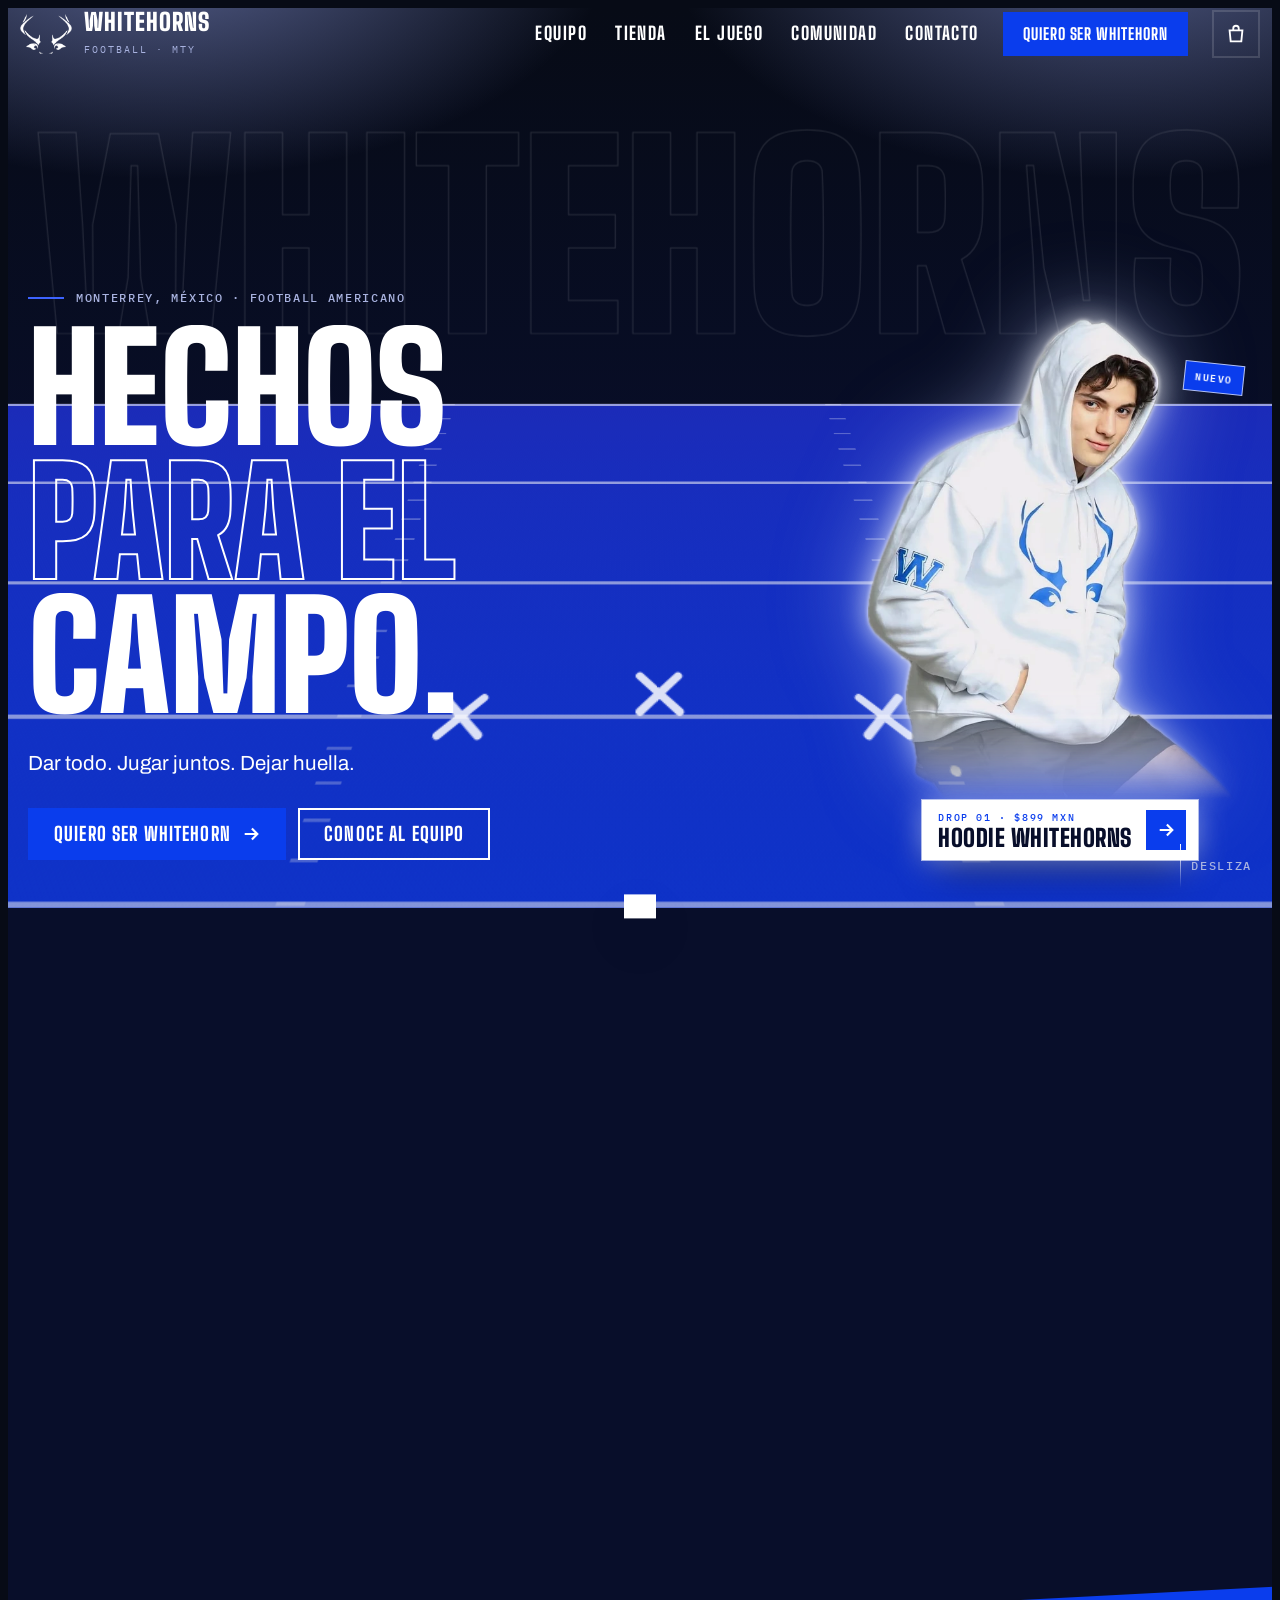
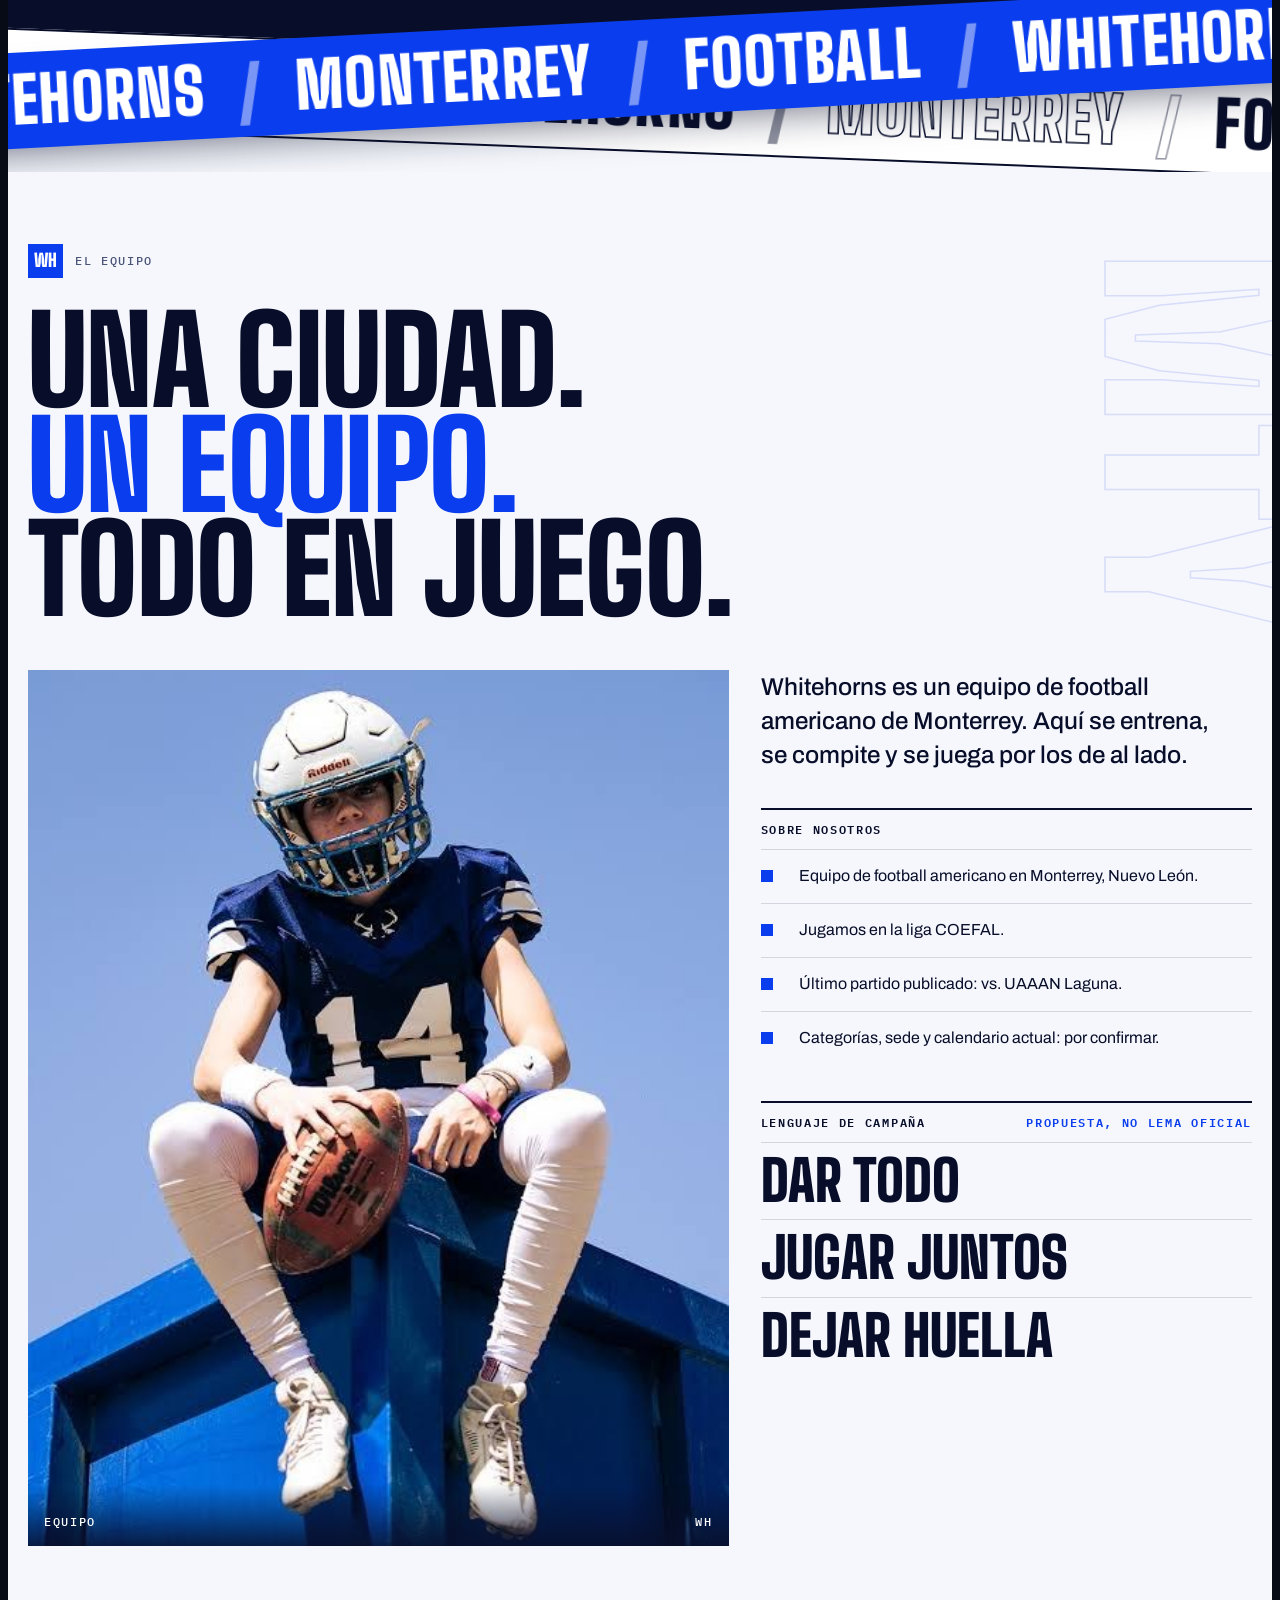
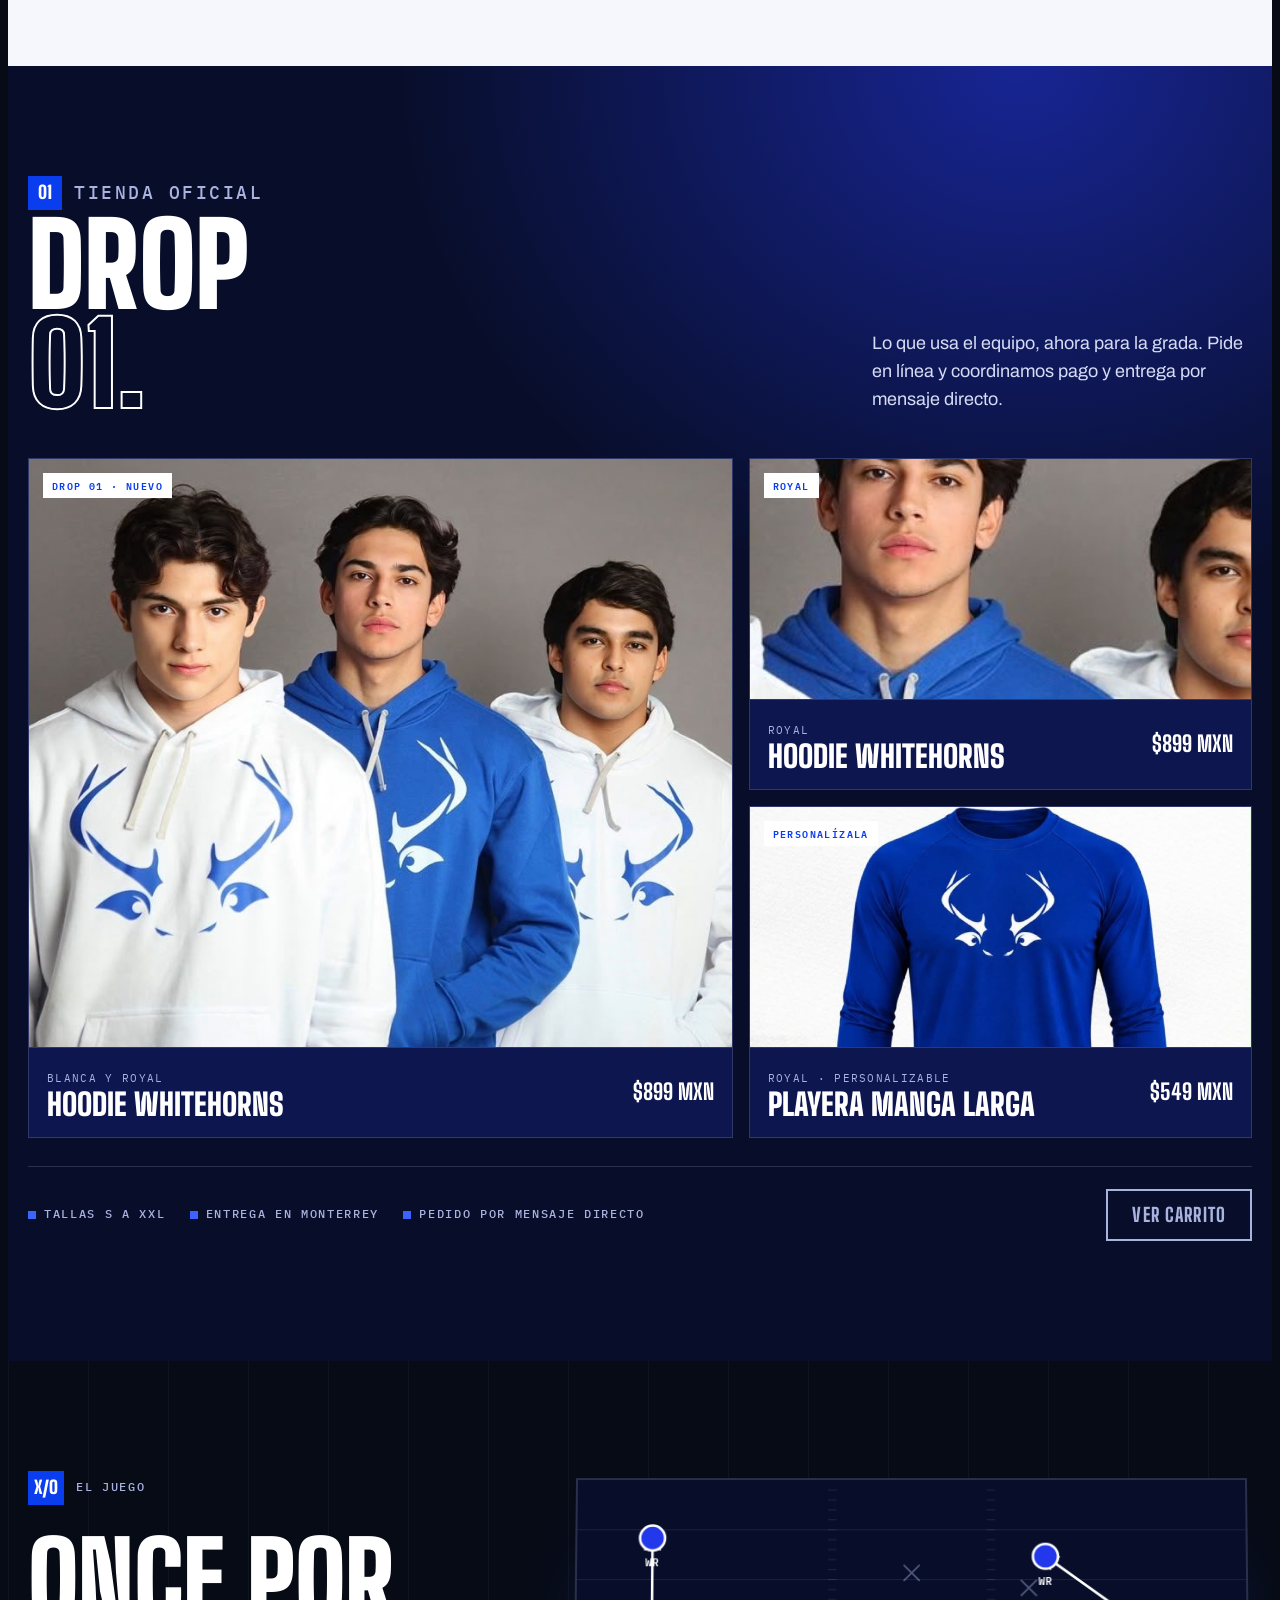
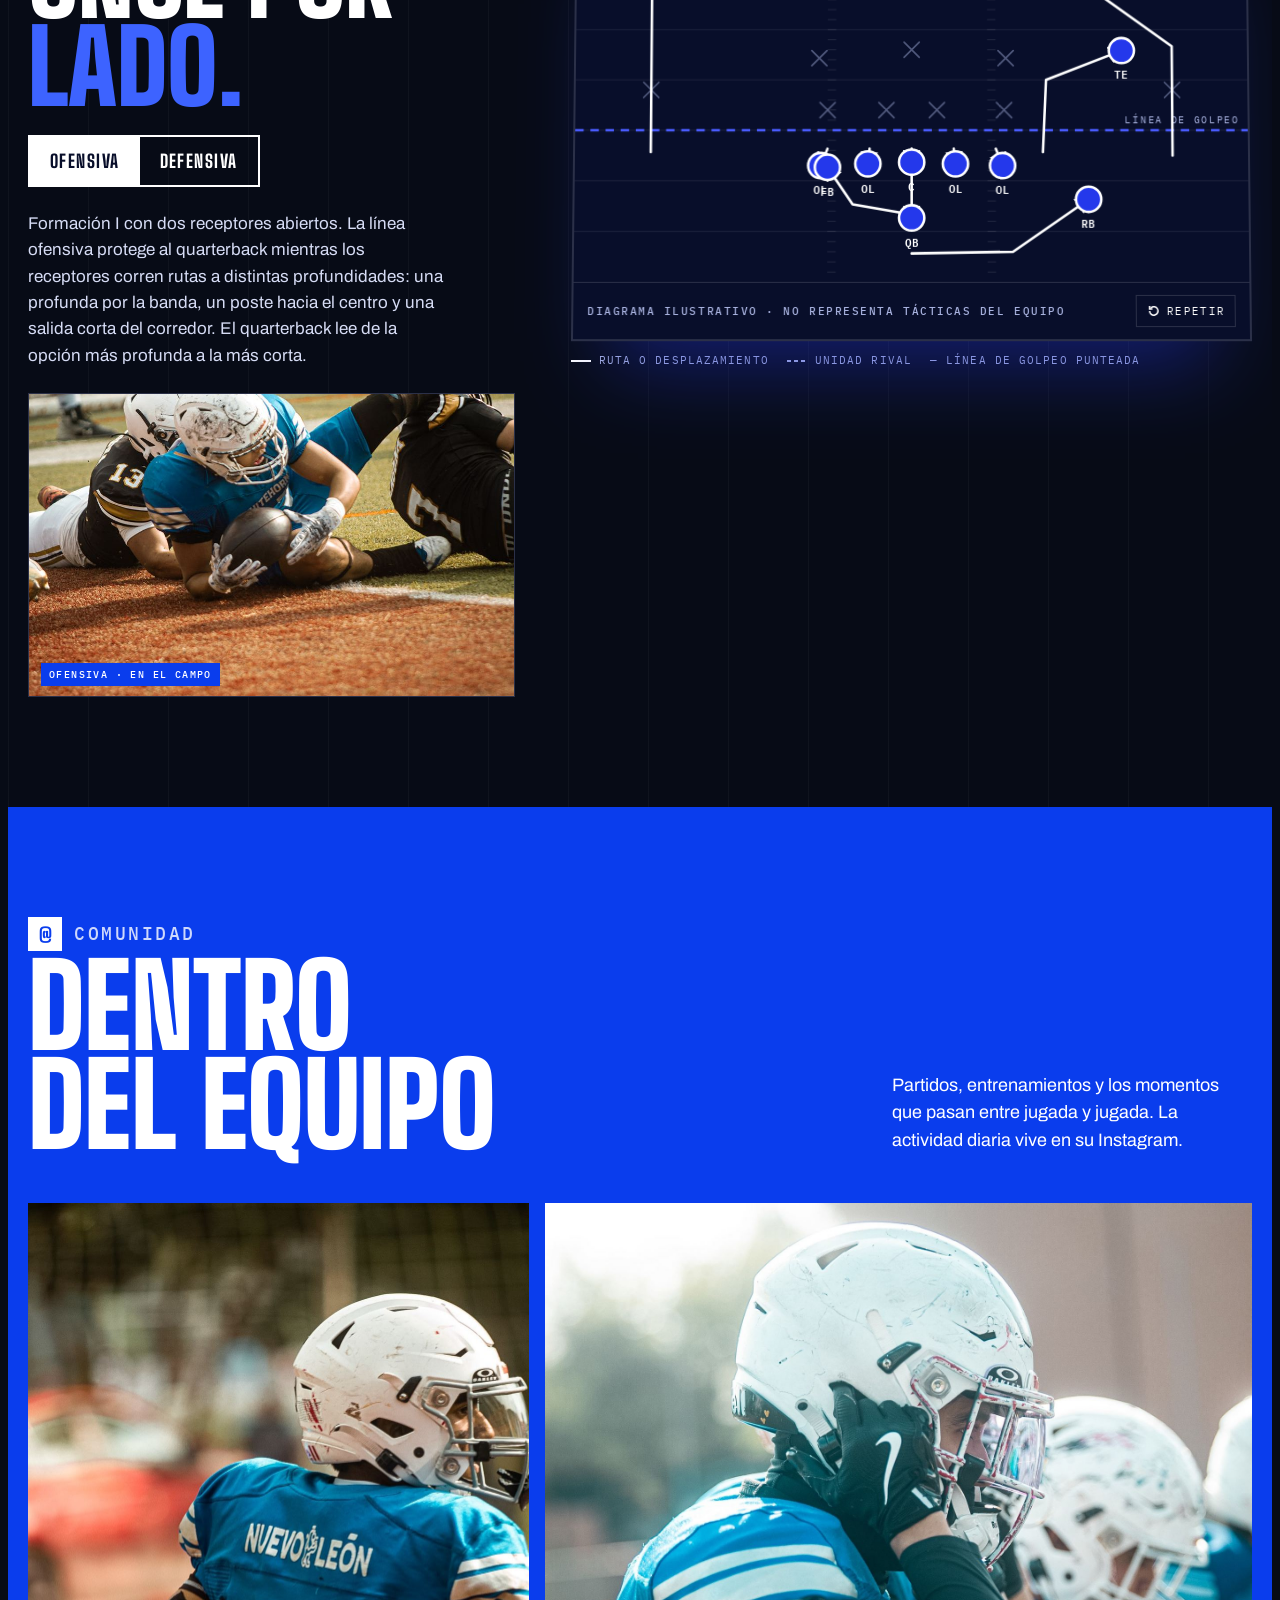
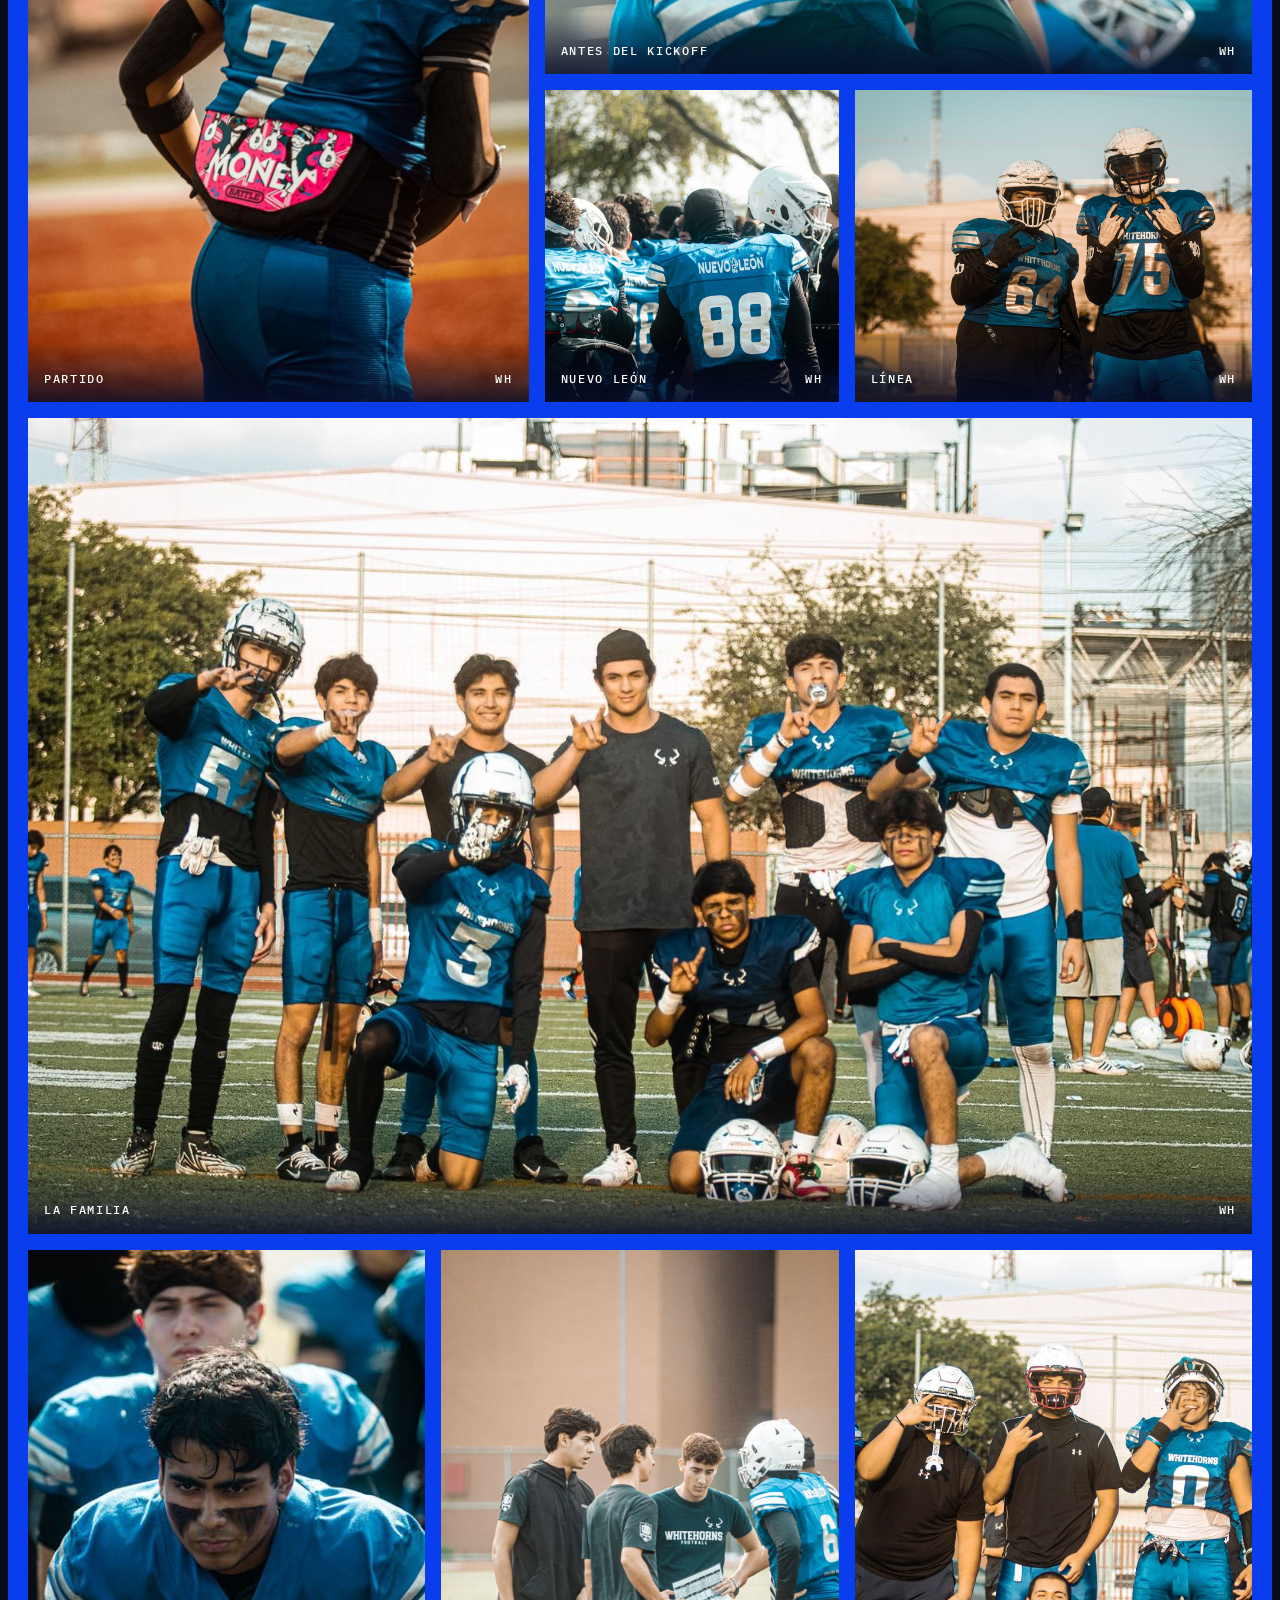
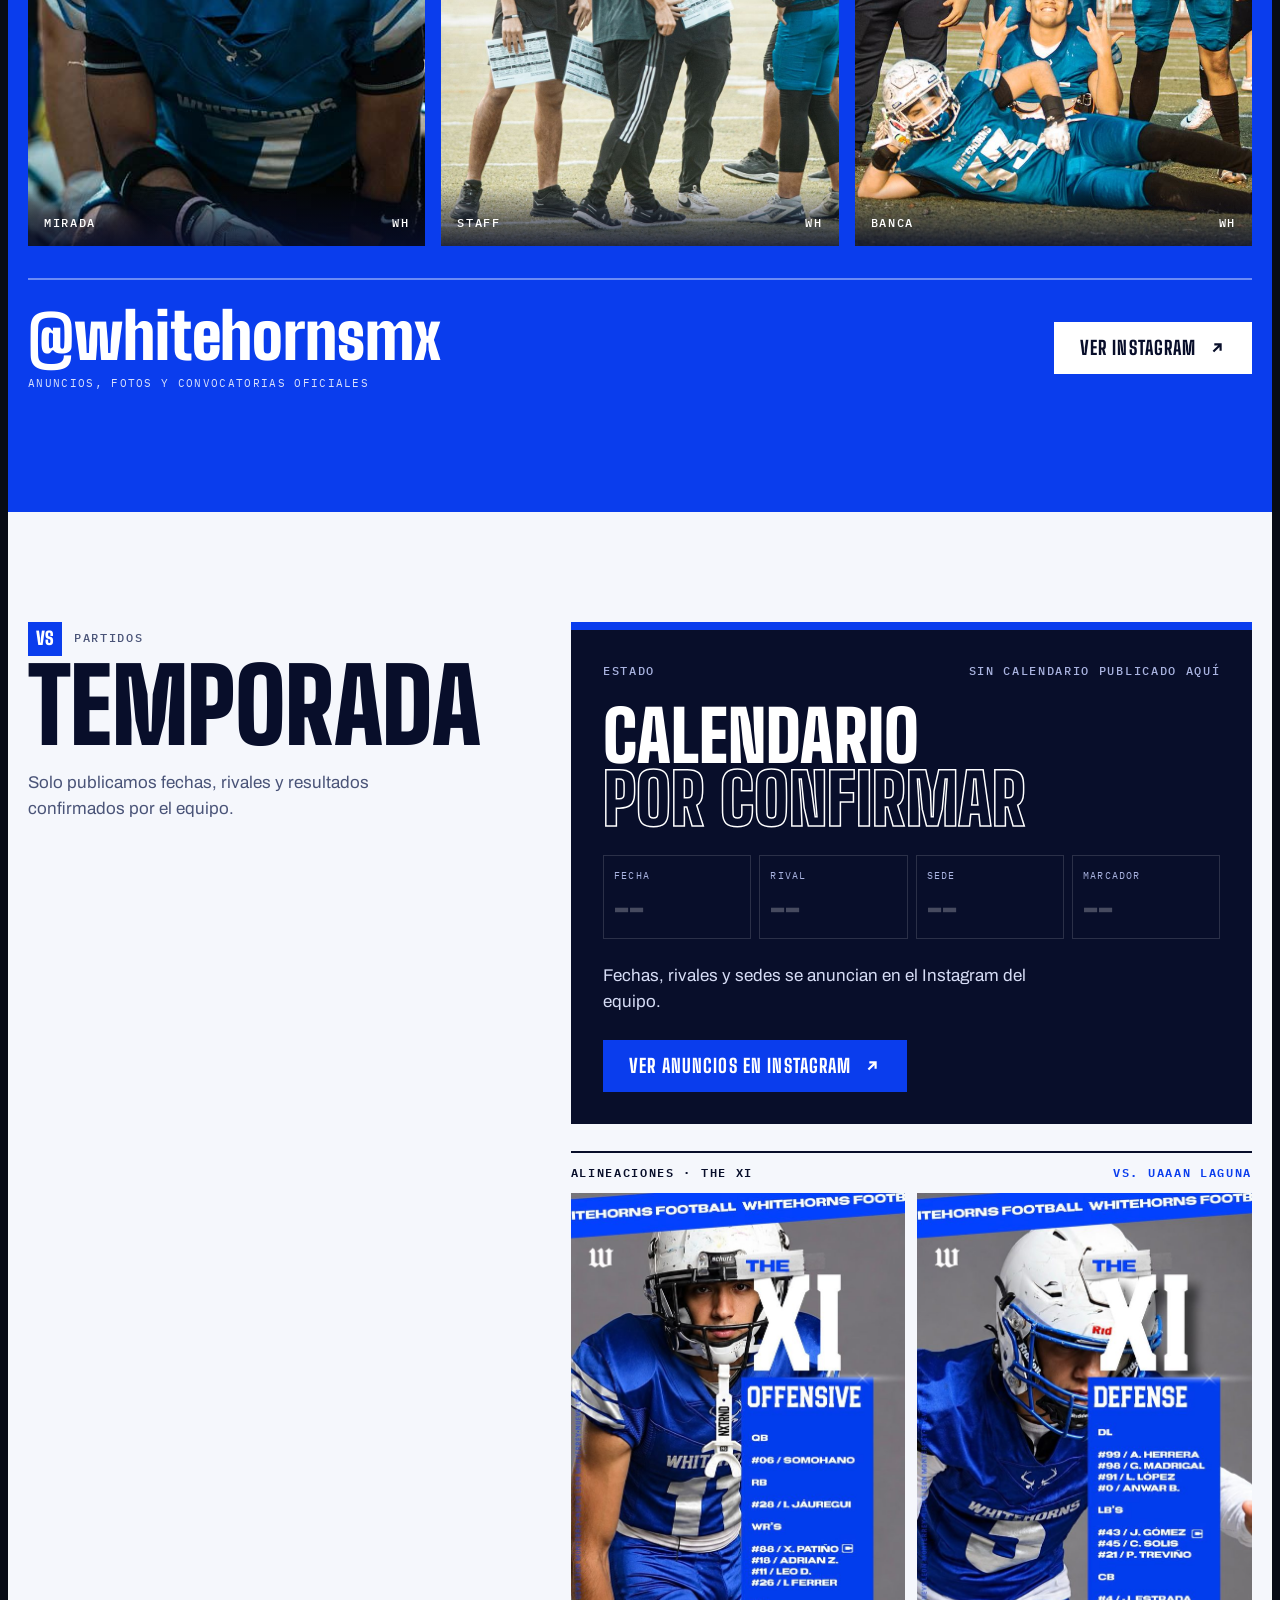
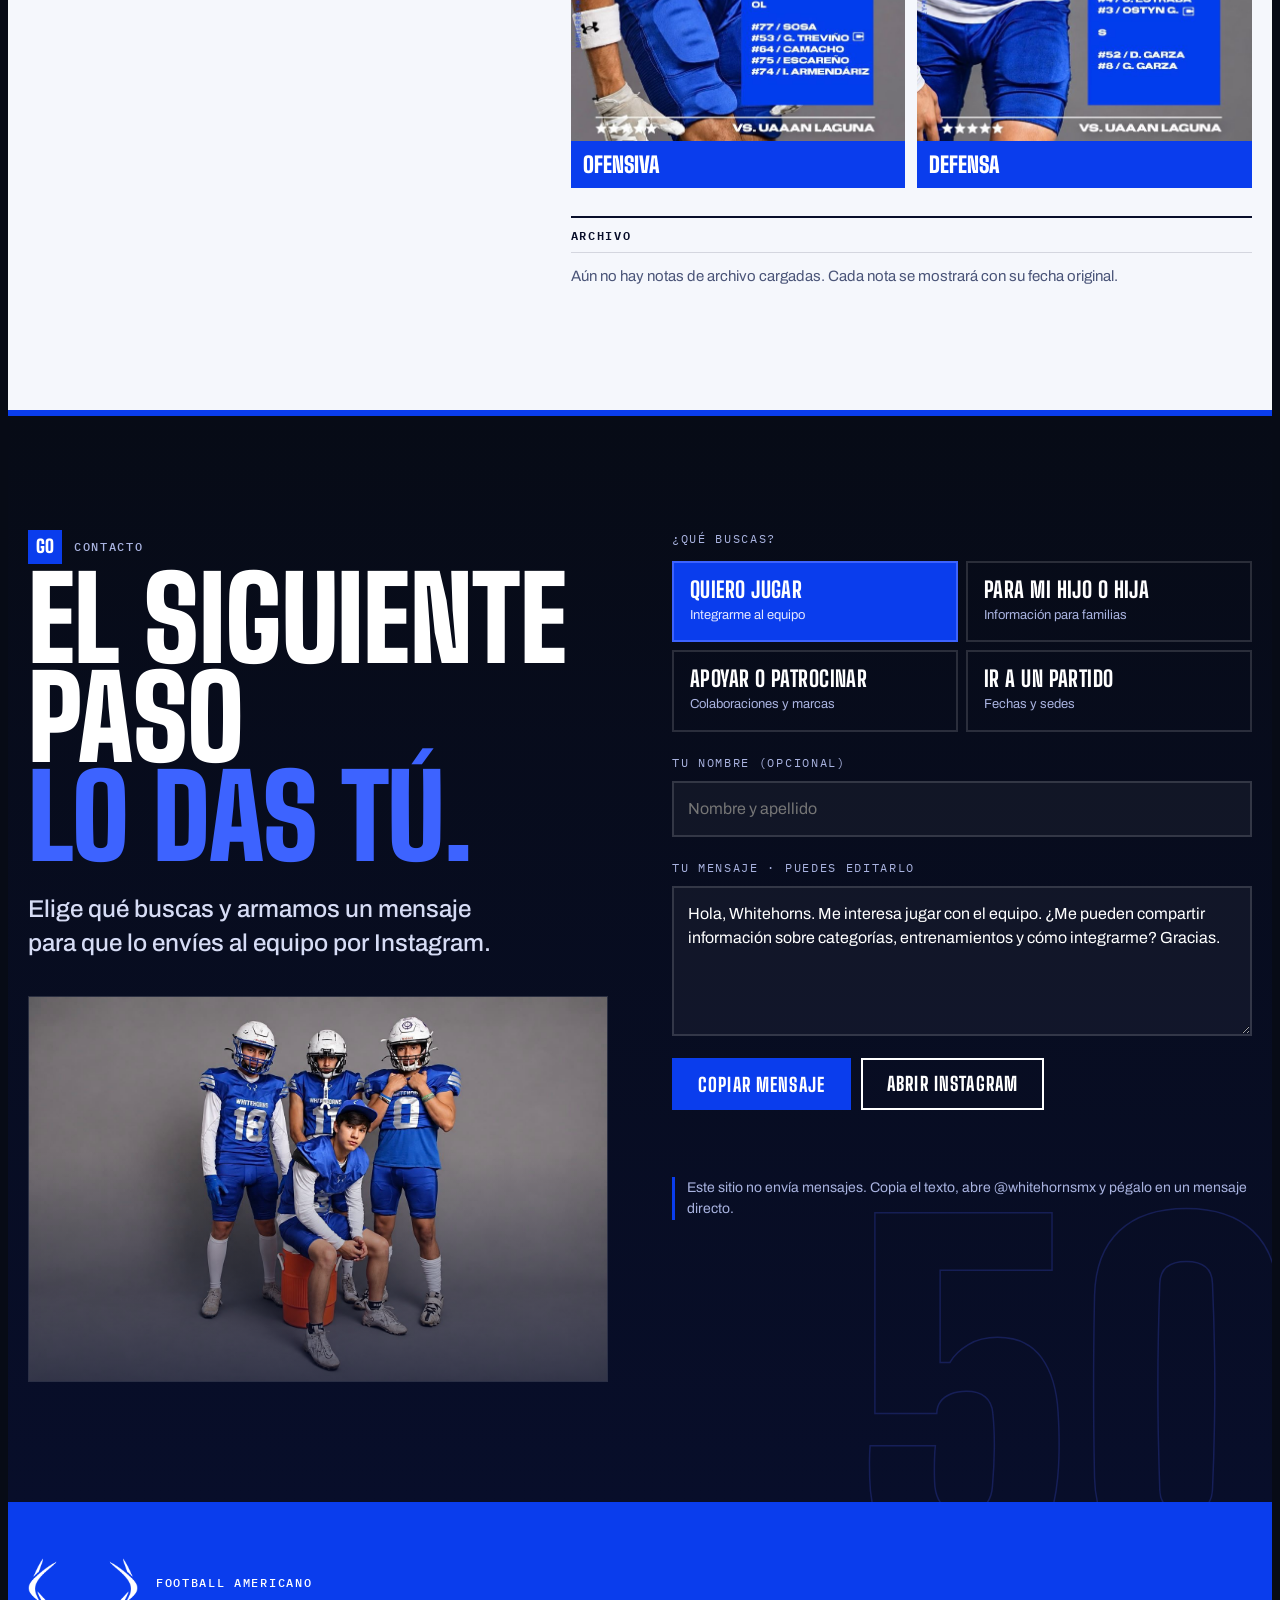
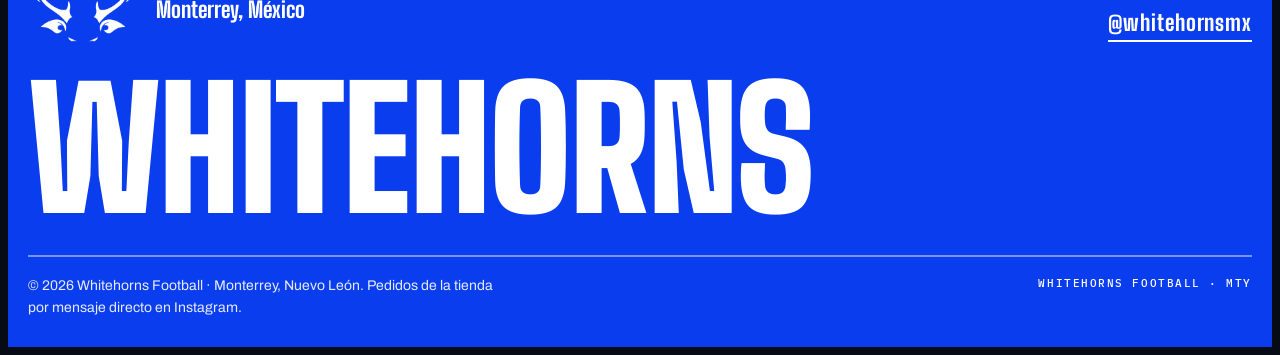
==== commit b8ce5a5a: "Equipo: nueva foto principal (jugador 14 con el balón) Co-Authored-By: Claude Opus 5.5 <noreply@anth" ====
--- a/index.html
+++ b/index.html
@@ -317,7 +317,7 @@
   },
   identity: {
     lead: "Whitehorns es un equipo de football americano de Monterrey. Aquí se entrena, se compite y se juega por los de al lado.",
-    photo: { src: "assets/img/identidad.jpg", alt: "Jugador de Whitehorns con pintura de guerra y el emblema en el pecho" },
+    photo: { src: "assets/img/identidad.jpg?v=2", alt: "Jugador número 14 de Whitehorns sentado con el balón bajo el cielo azul" },
     // Solo datos verificables. Agrega categorías, sede o año cuando el equipo los confirme.
     facts: [
       "Equipo de football americano en Monterrey, Nuevo León.",
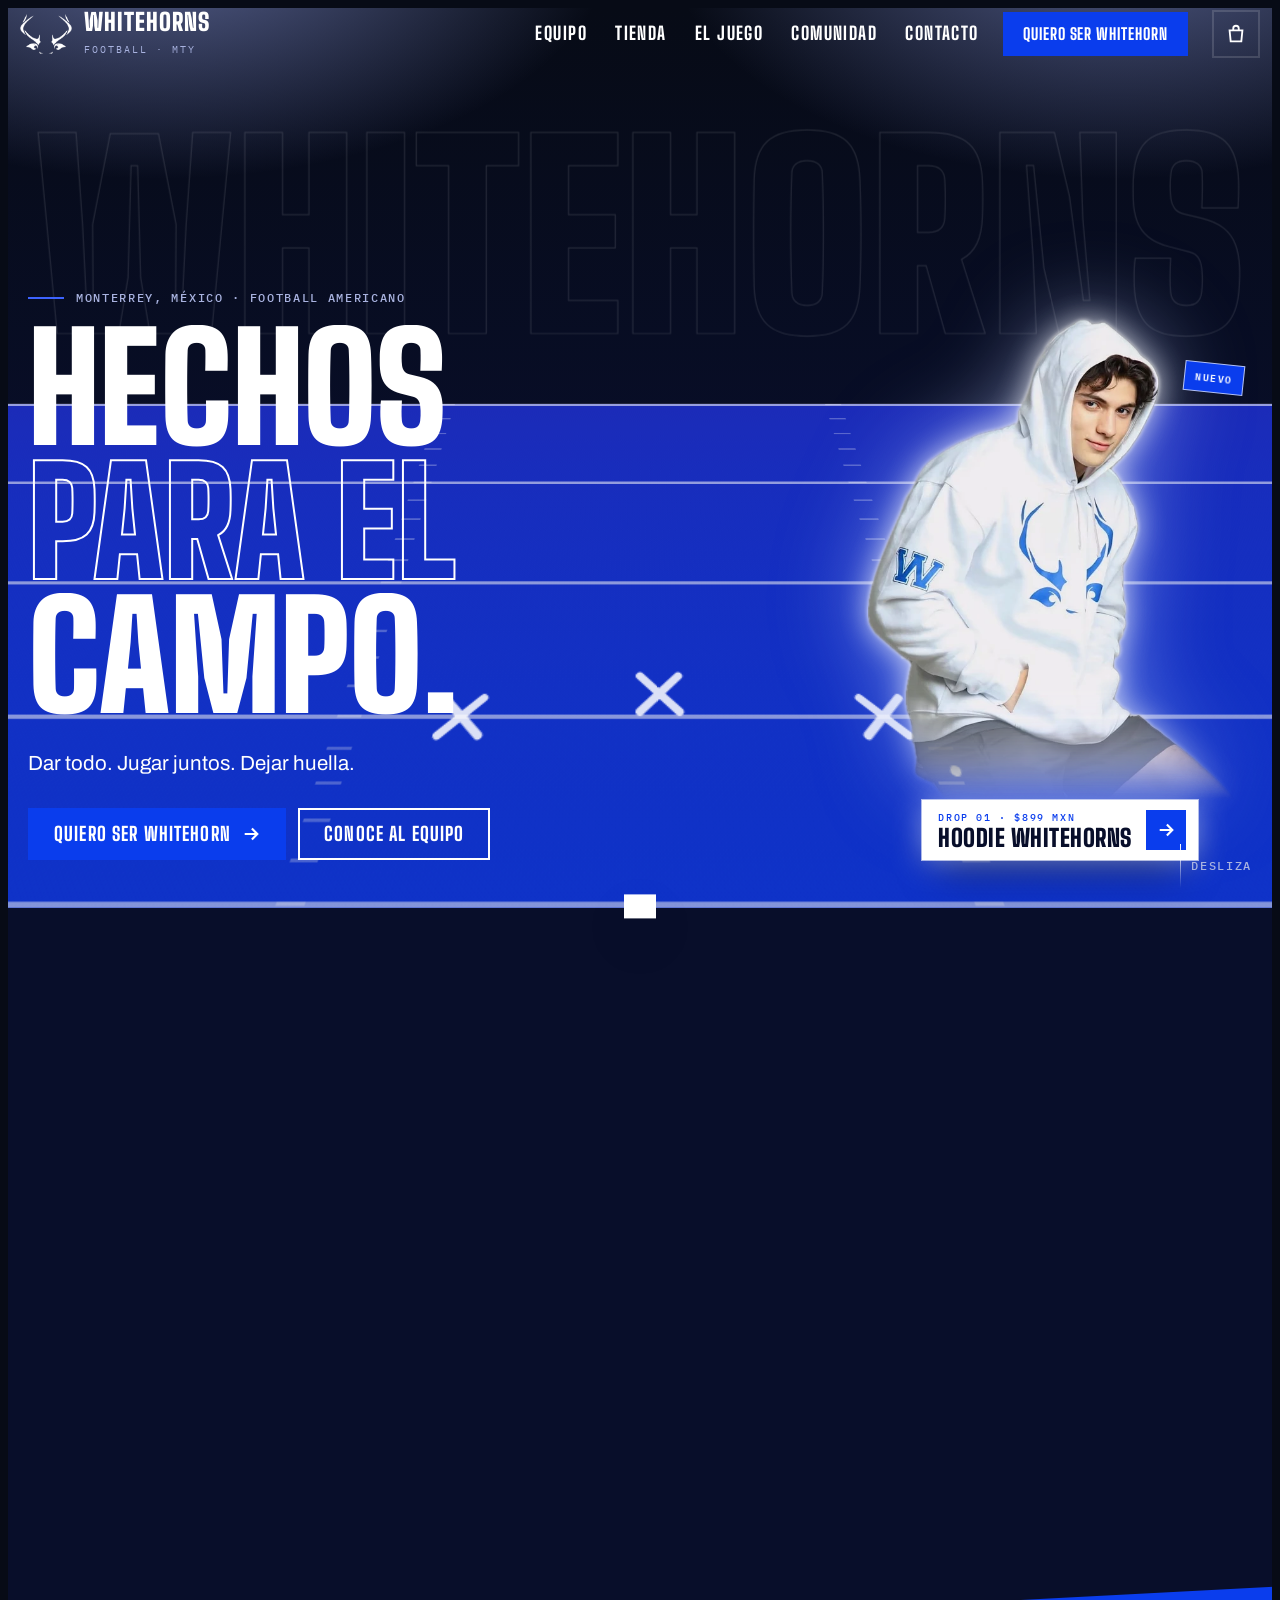
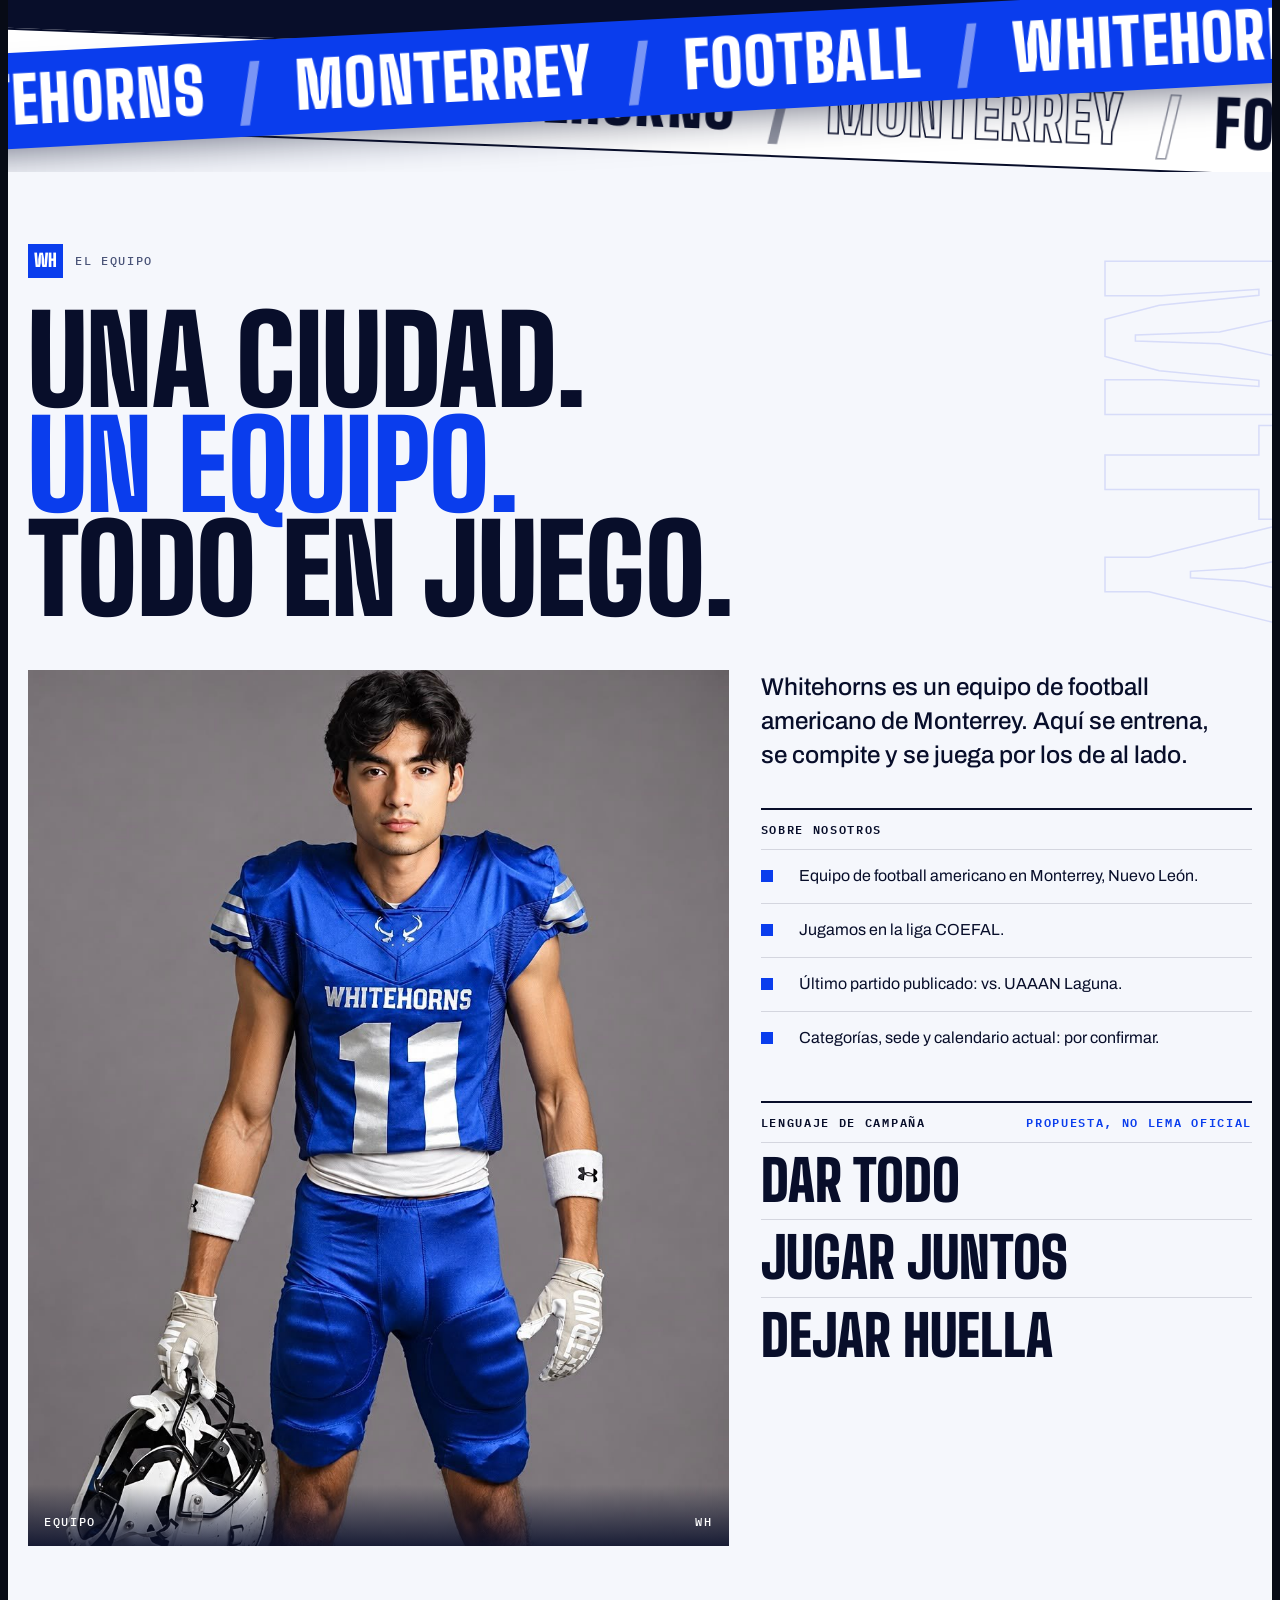
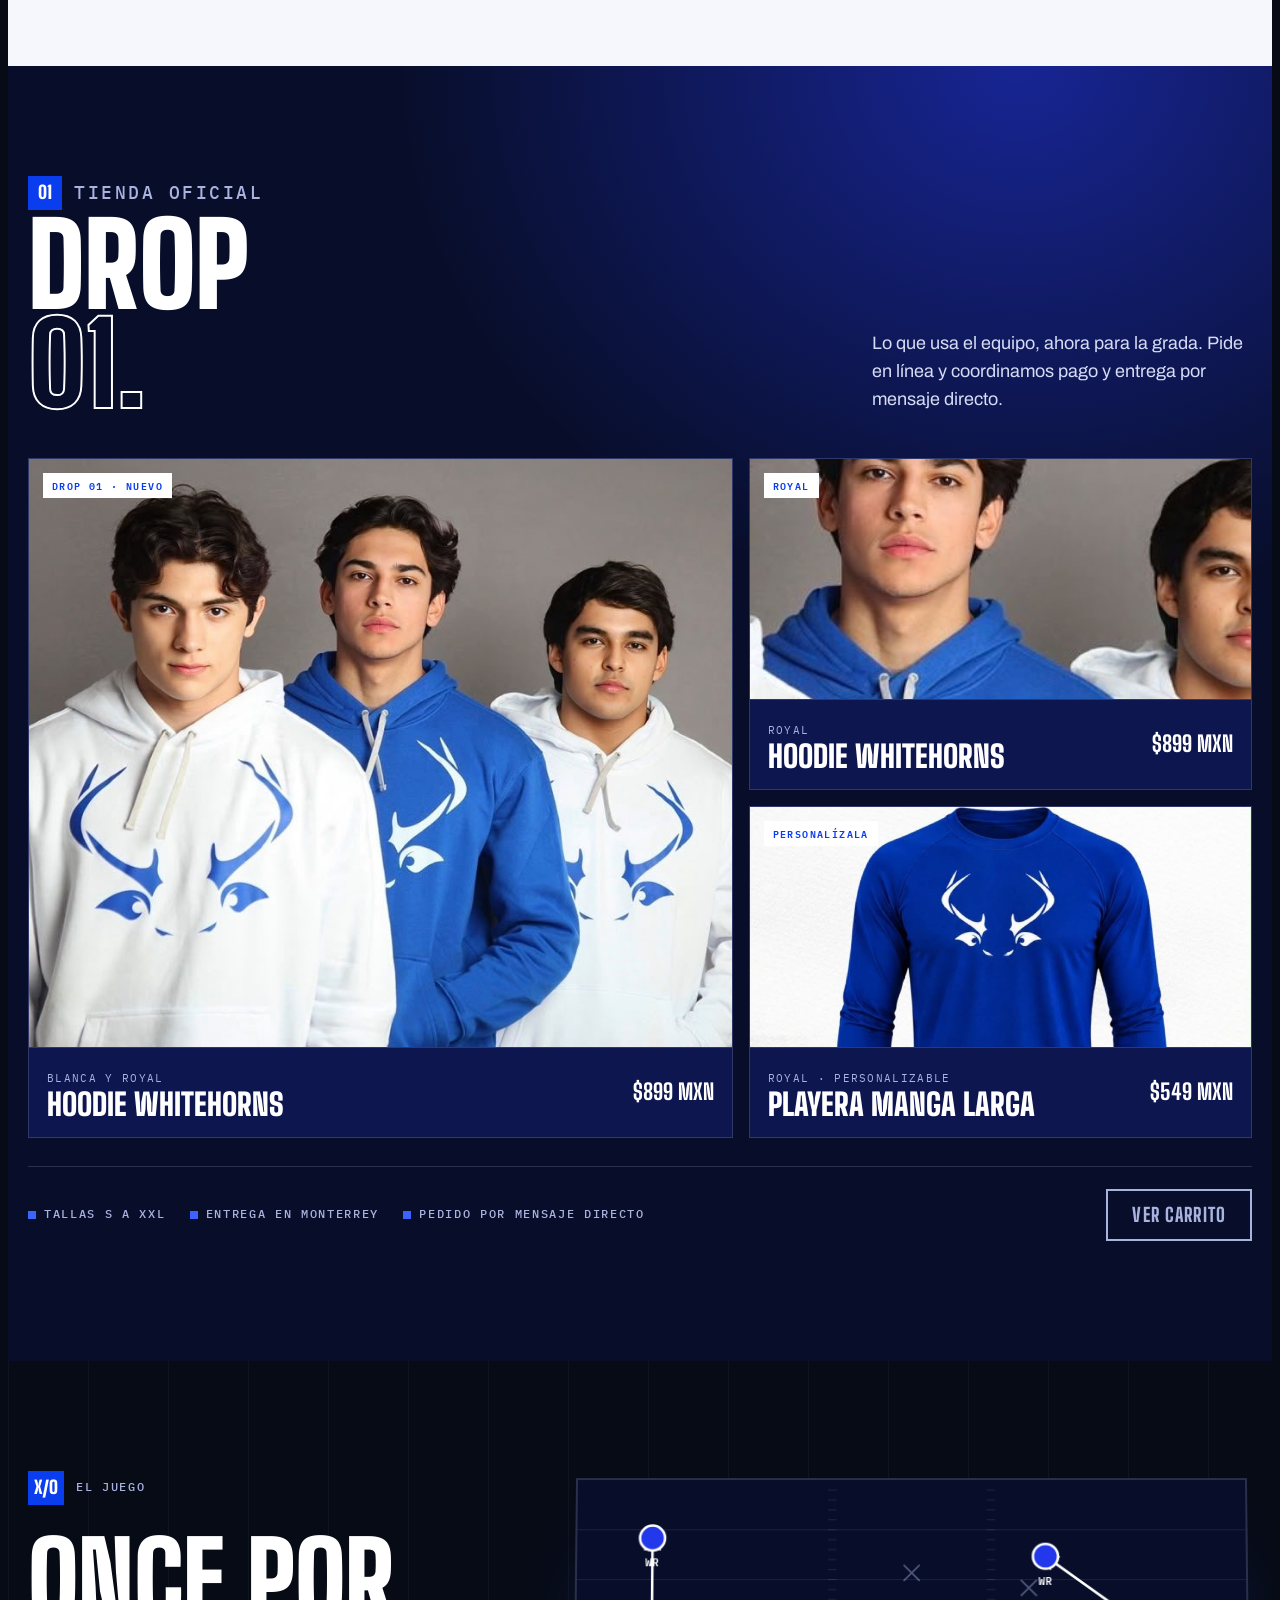
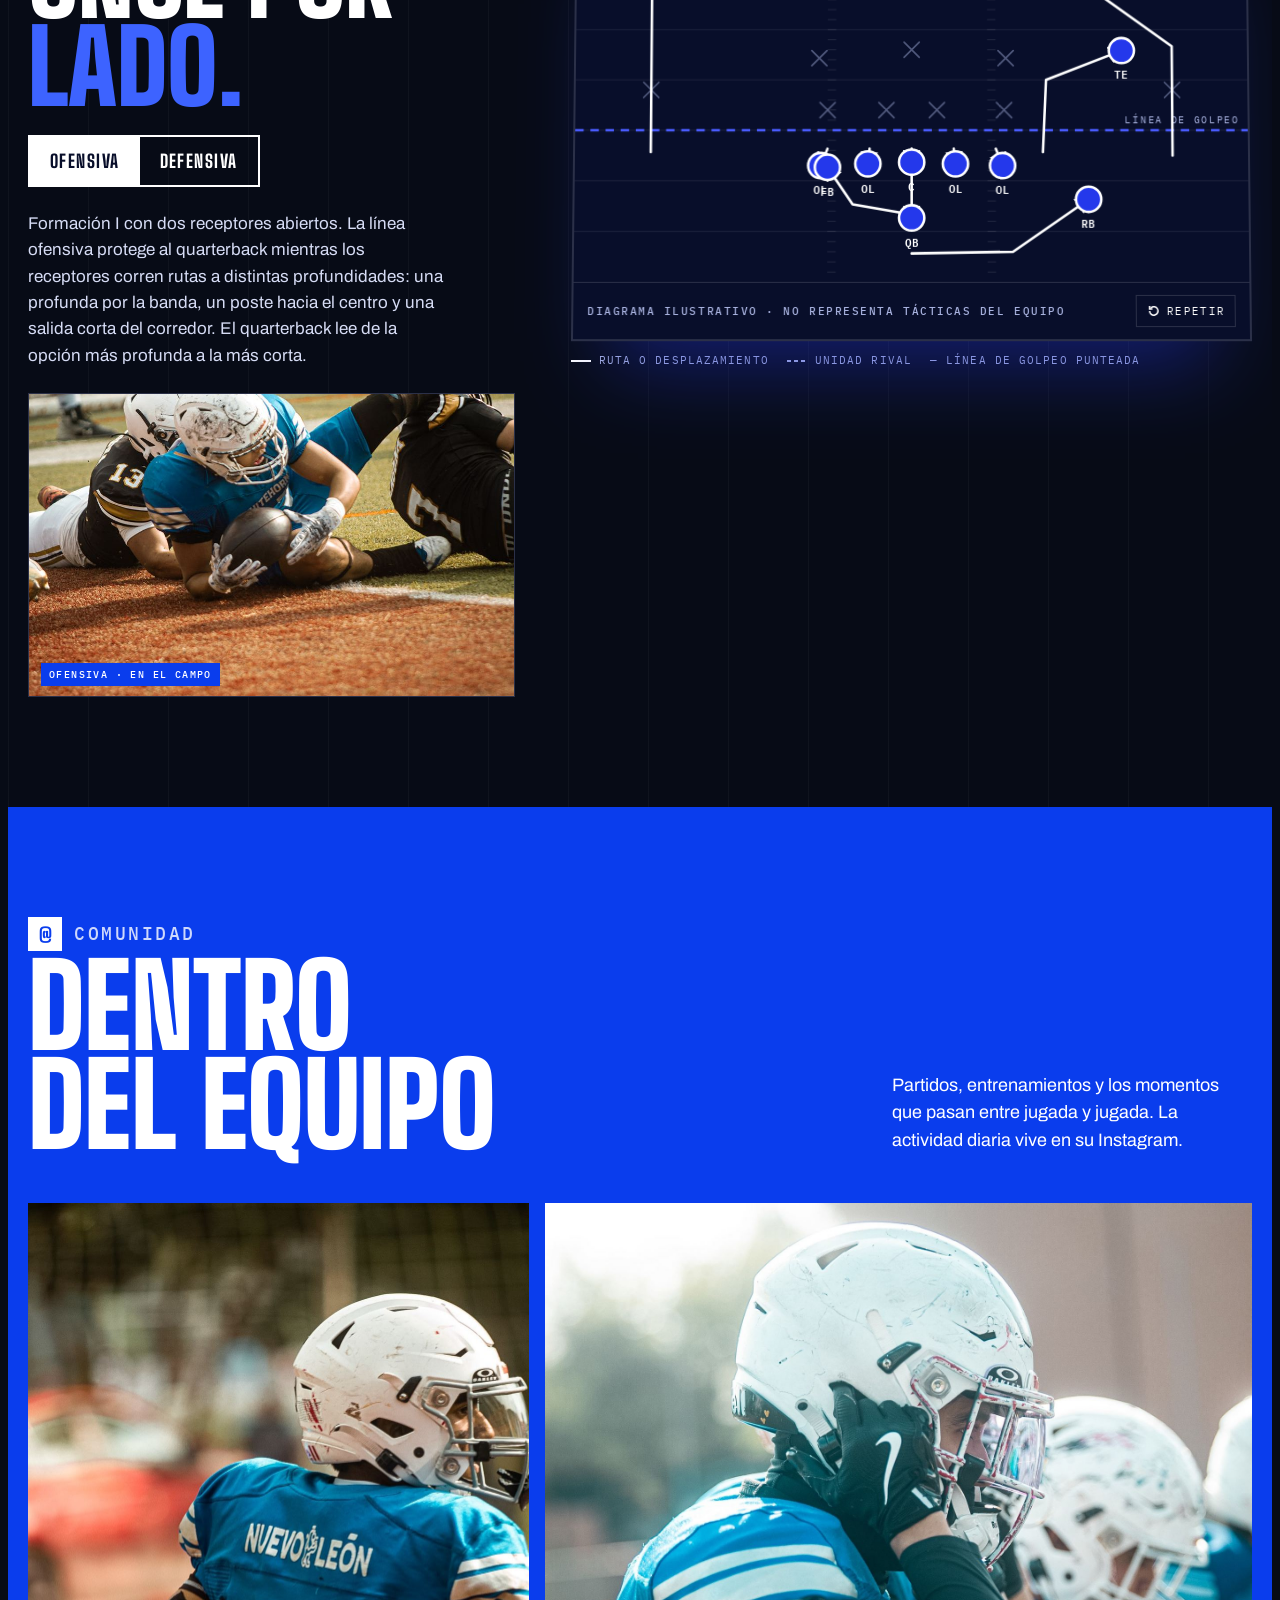
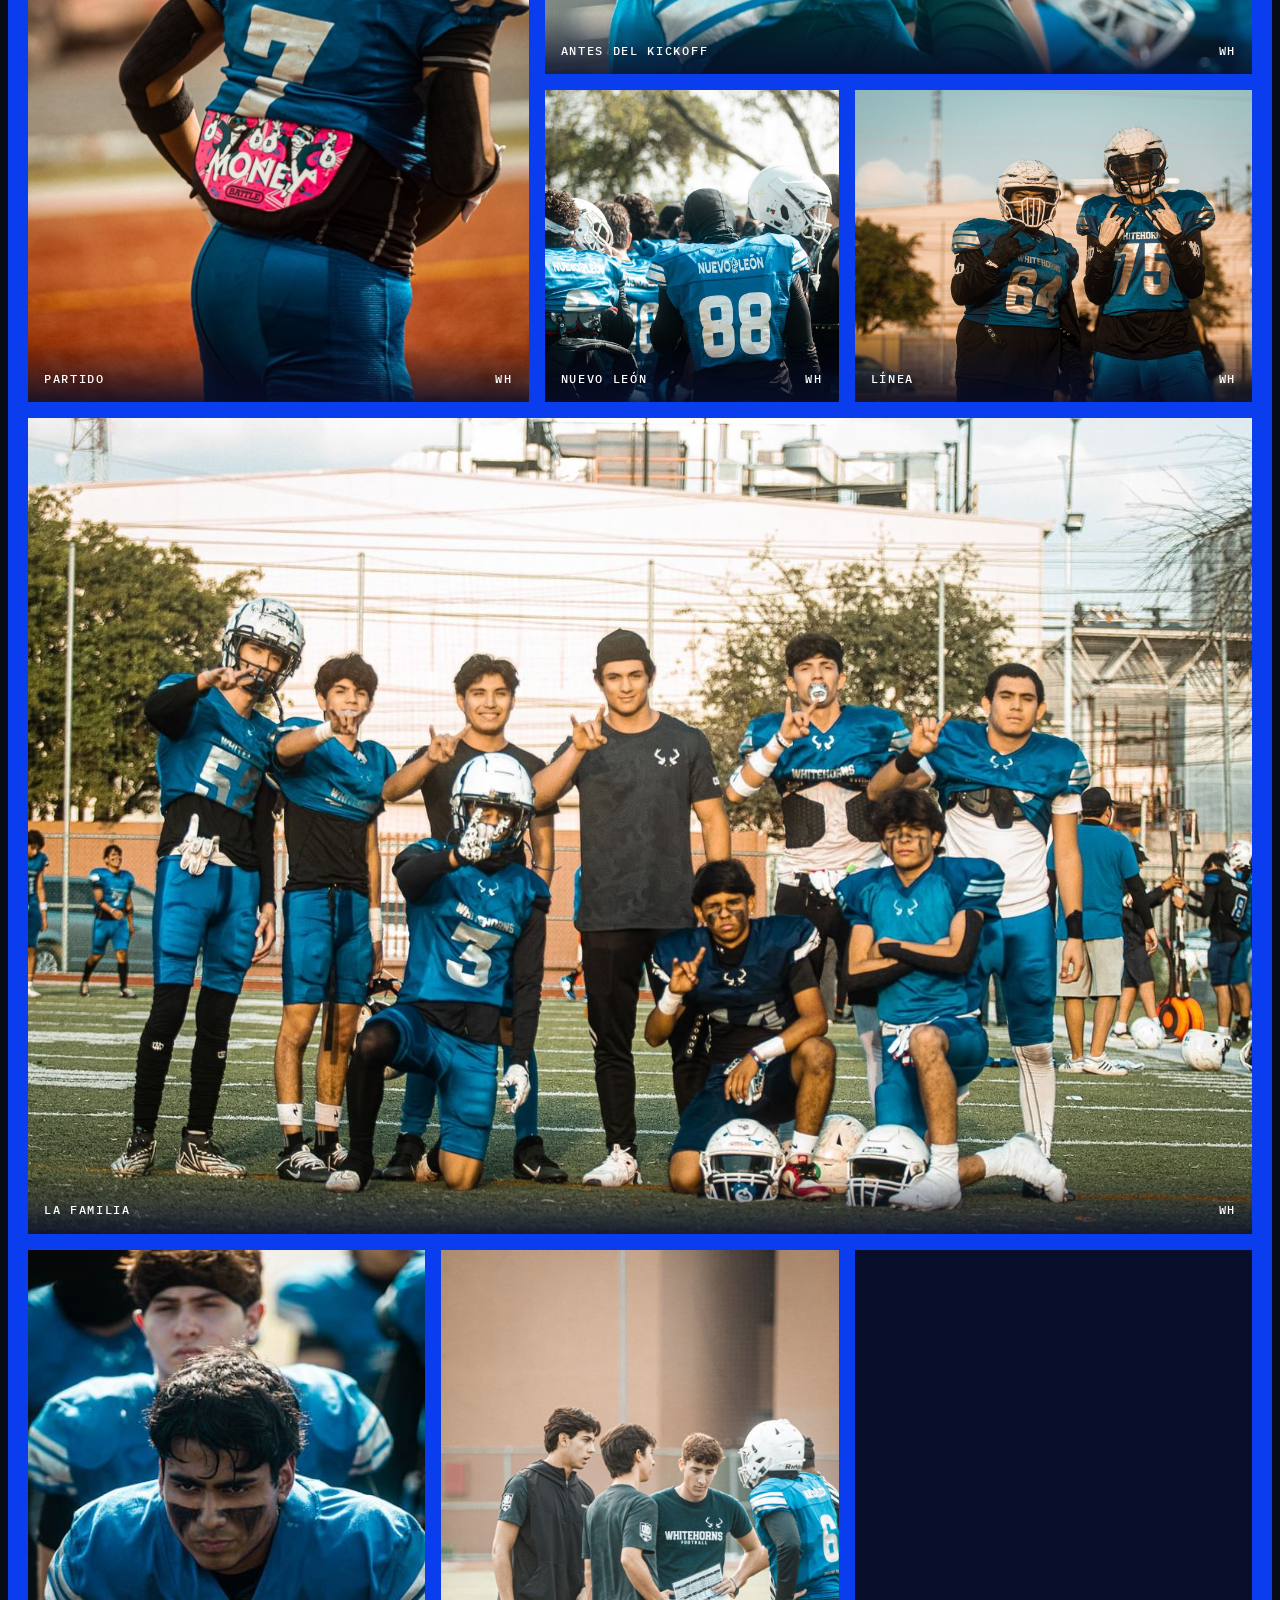
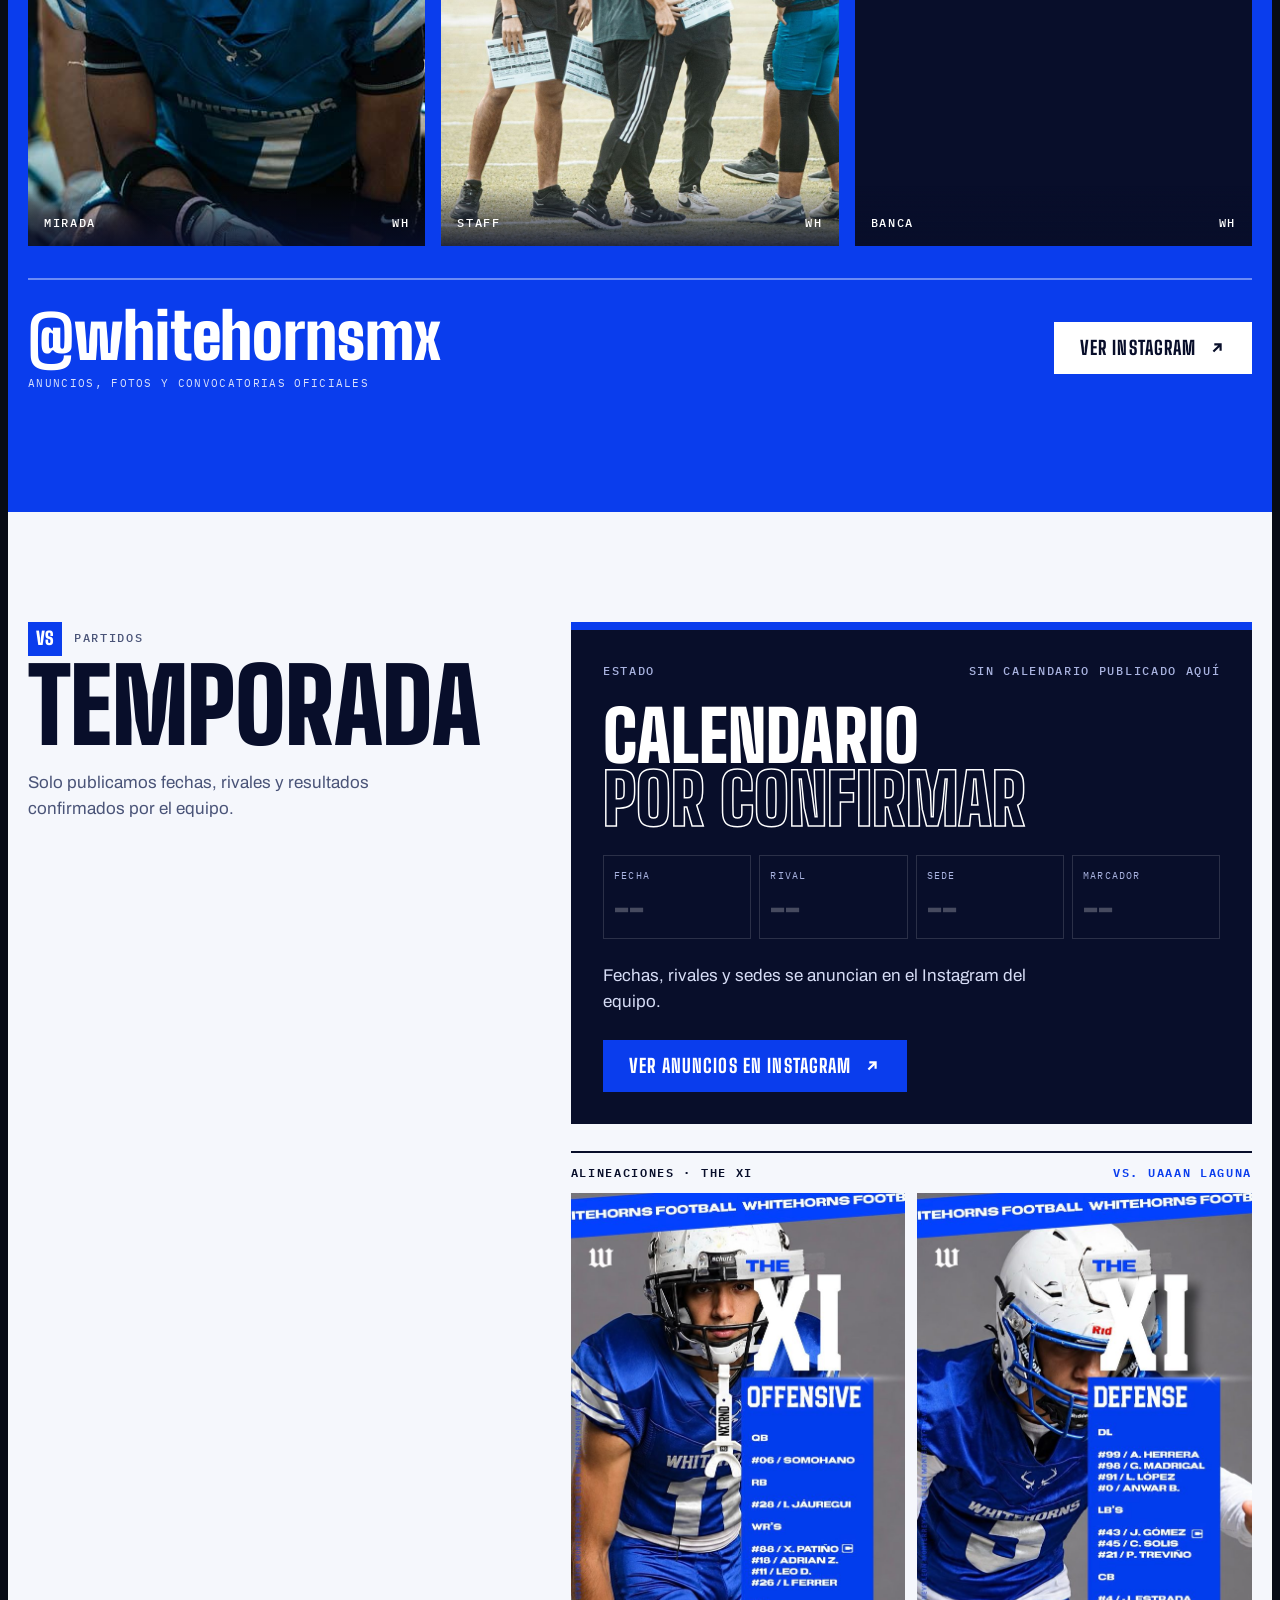
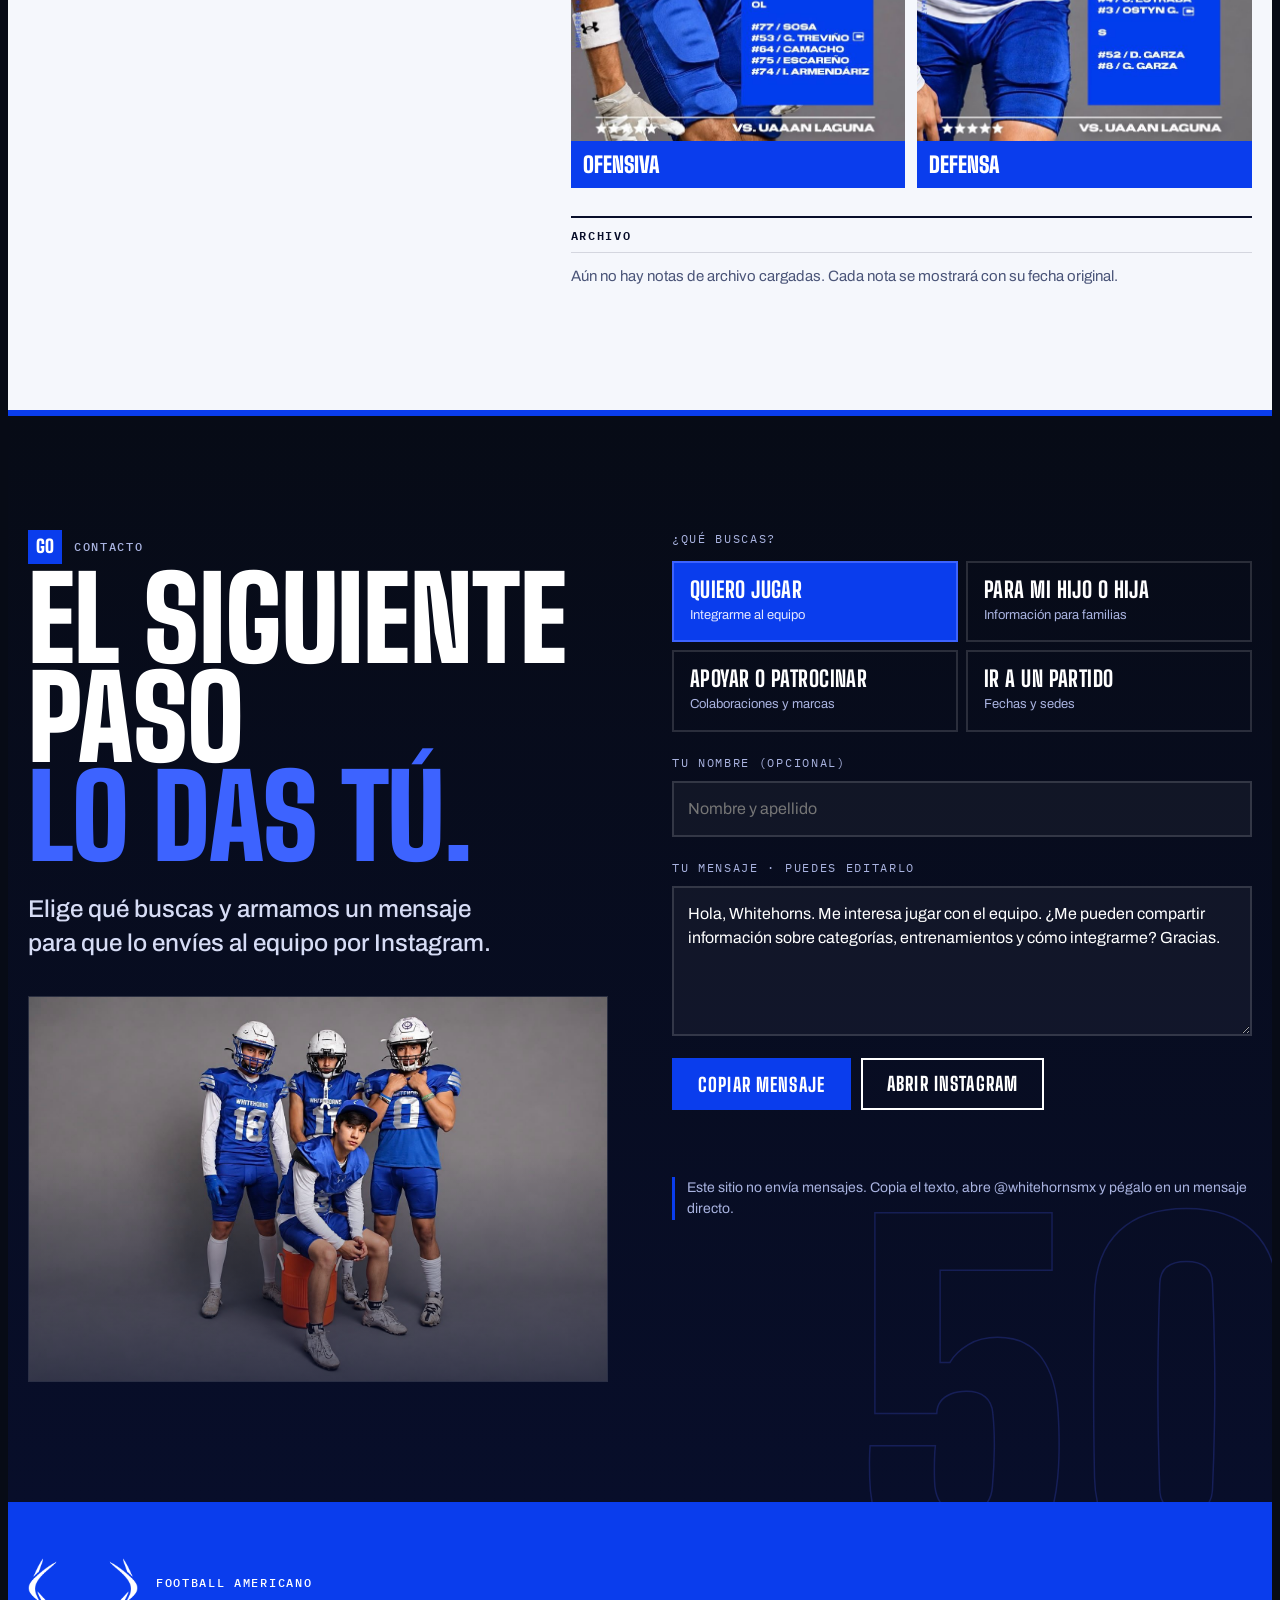
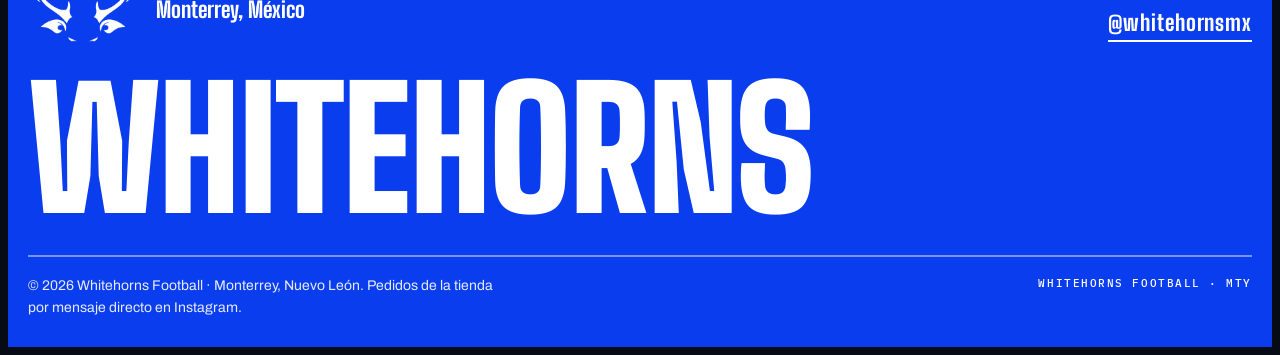
==== commit 1ccc677d: "Equipo: foto principal en mayor resolución (jugador 11, estudio) Co-Authored-By: Claude Opus 5.5 <no" ====
--- a/index.html
+++ b/index.html
@@ -317,7 +317,7 @@
   },
   identity: {
     lead: "Whitehorns es un equipo de football americano de Monterrey. Aquí se entrena, se compite y se juega por los de al lado.",
-    photo: { src: "assets/img/identidad.jpg?v=2", alt: "Jugador número 14 de Whitehorns sentado con el balón bajo el cielo azul" },
+    photo: { src: "assets/img/identidad.jpg?v=3", alt: "Jugador número 11 de Whitehorns con el uniforme royal y el casco en la mano" },
     // Solo datos verificables. Agrega categorías, sede o año cuando el equipo los confirme.
     facts: [
       "Equipo de football americano en Monterrey, Nuevo León.",
--- a/assets/site.css
+++ b/assets/site.css
@@ -334,7 +334,7 @@
 .logo-slot.has-img img{width:100%;height:100%}
 .foot .id .logo-slot.has-img{width:110px;height:84px;background:transparent}
 .frame img{transition:transform 1.2s var(--ease)}
-.ident .frame img{object-position:50% 30%}
+.ident .frame img{object-position:50% 22%}
 .ident .frame figcaption,.gal figcaption{position:absolute;left:0;right:0;bottom:0;padding:28px 16px 14px;background:linear-gradient(180deg,transparent,rgba(8,14,42,.85));color:var(--white);display:flex;justify-content:space-between;gap:10px}
 
 /* galería: 8 fotos */
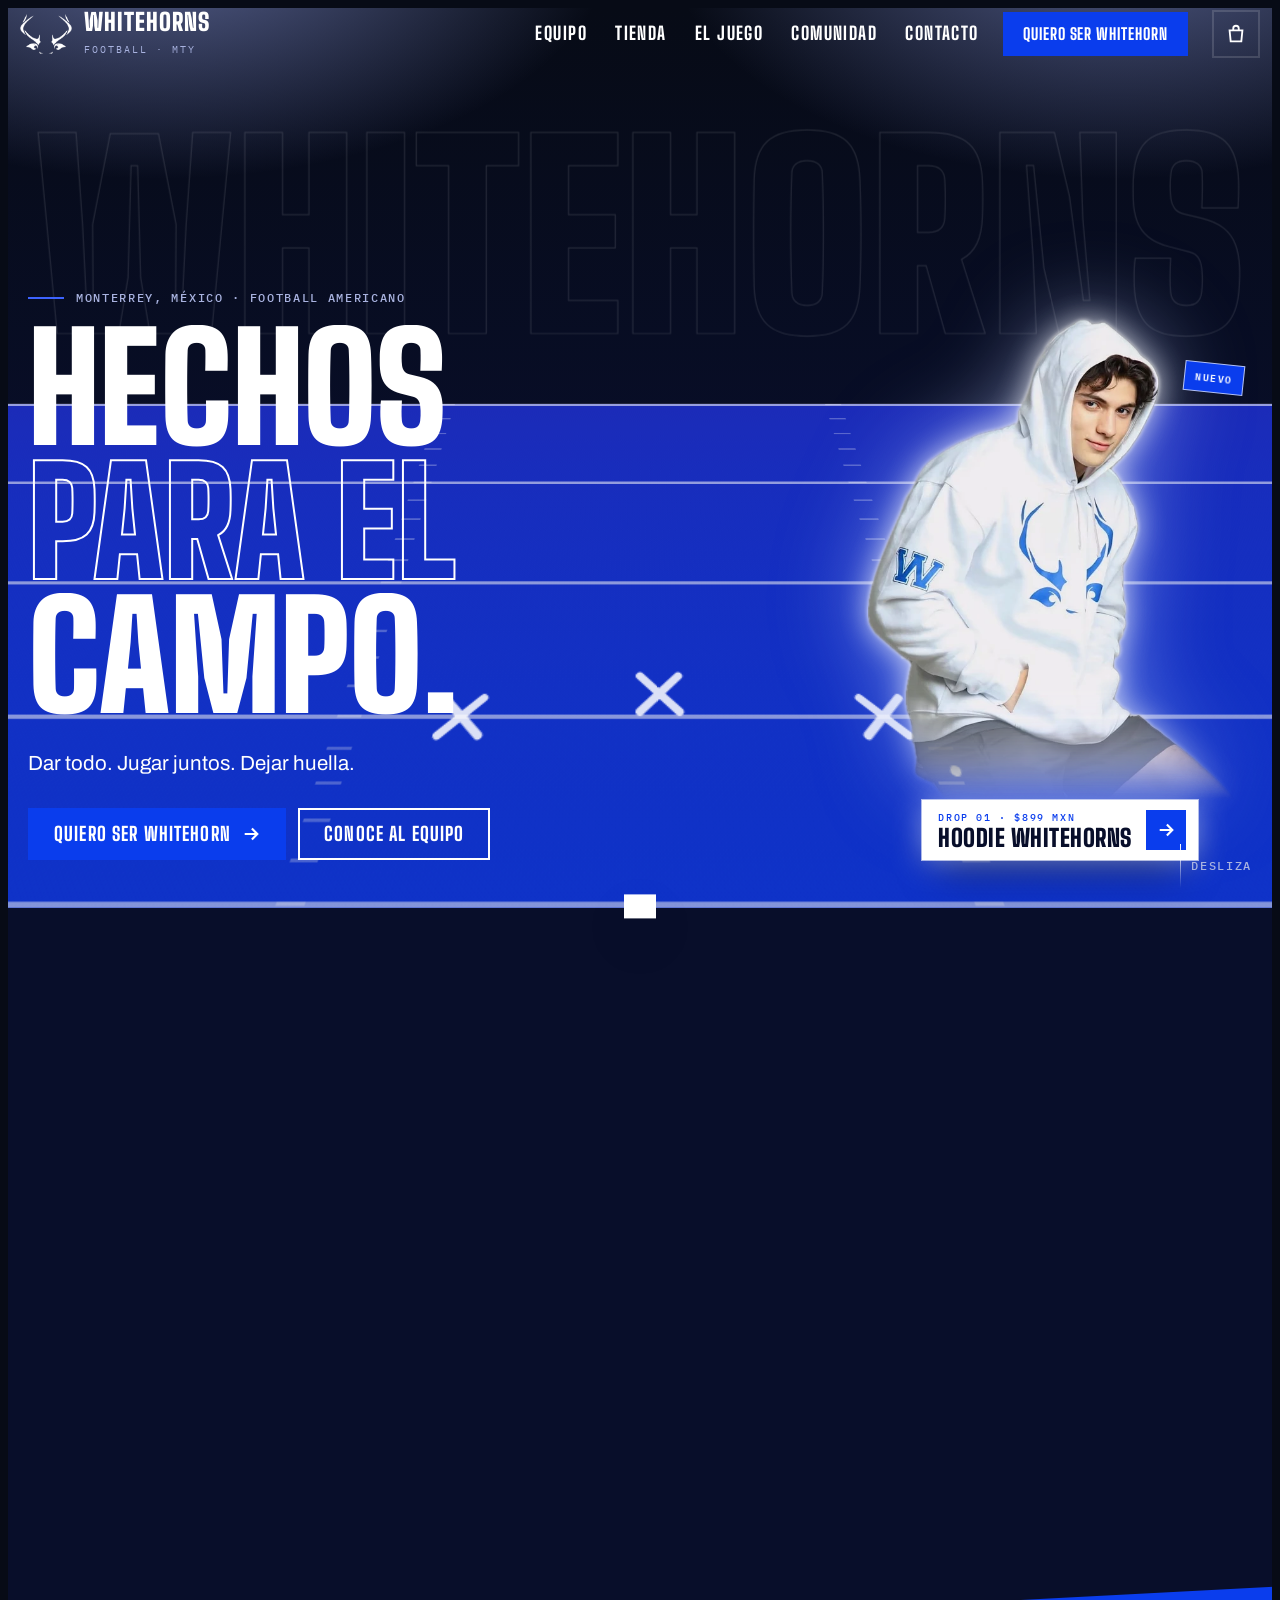
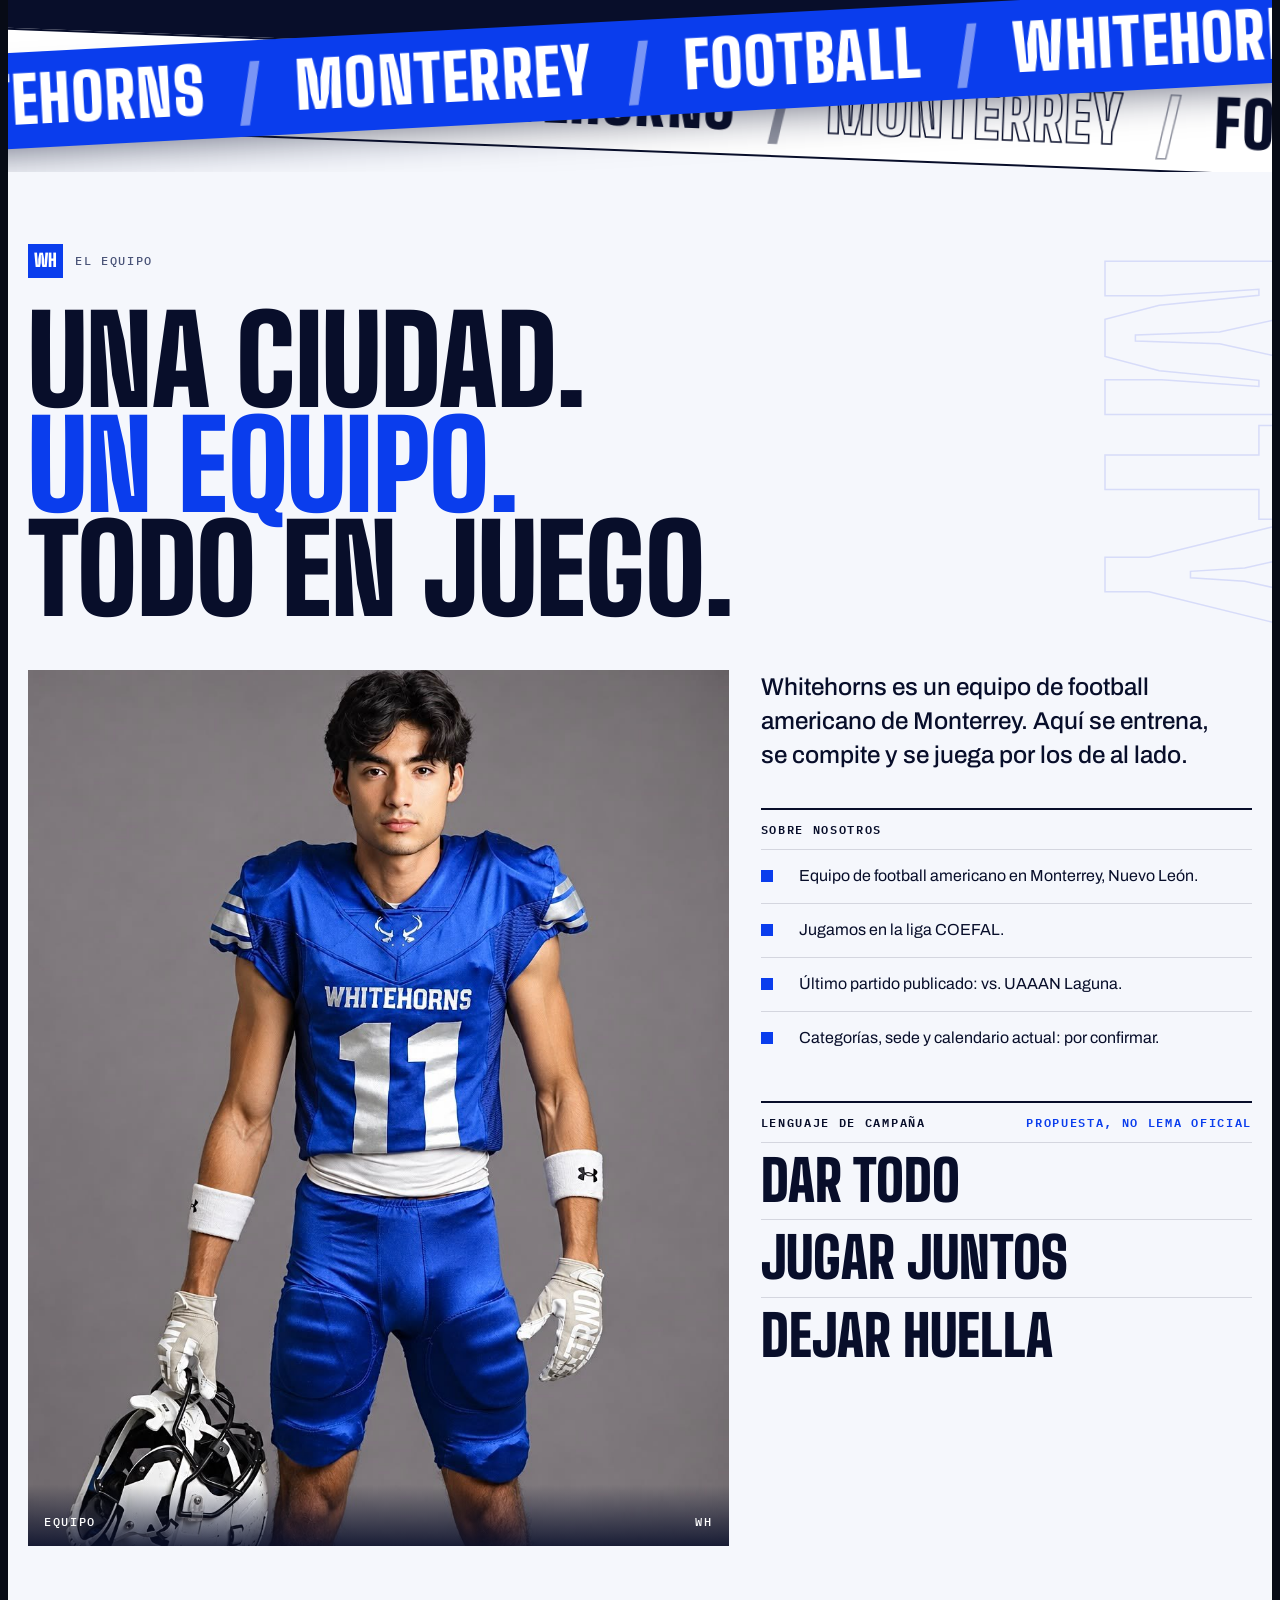
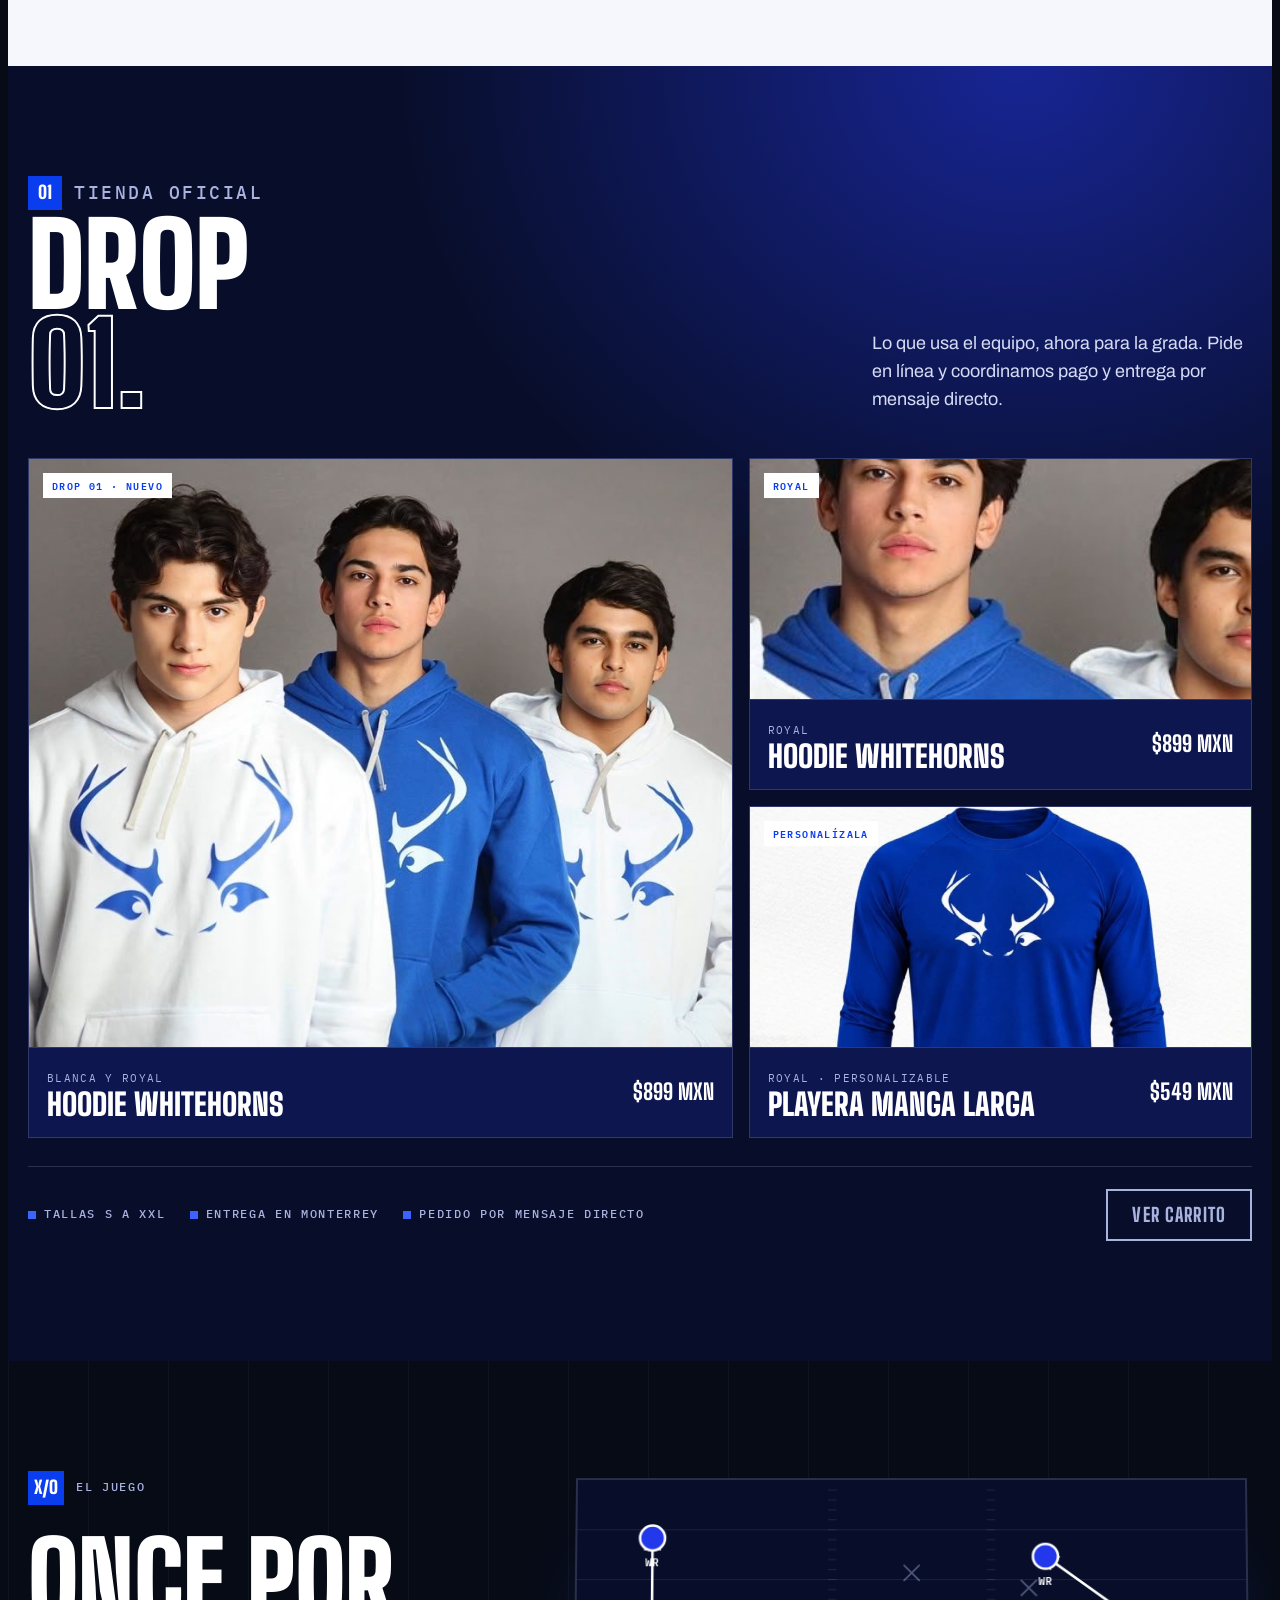
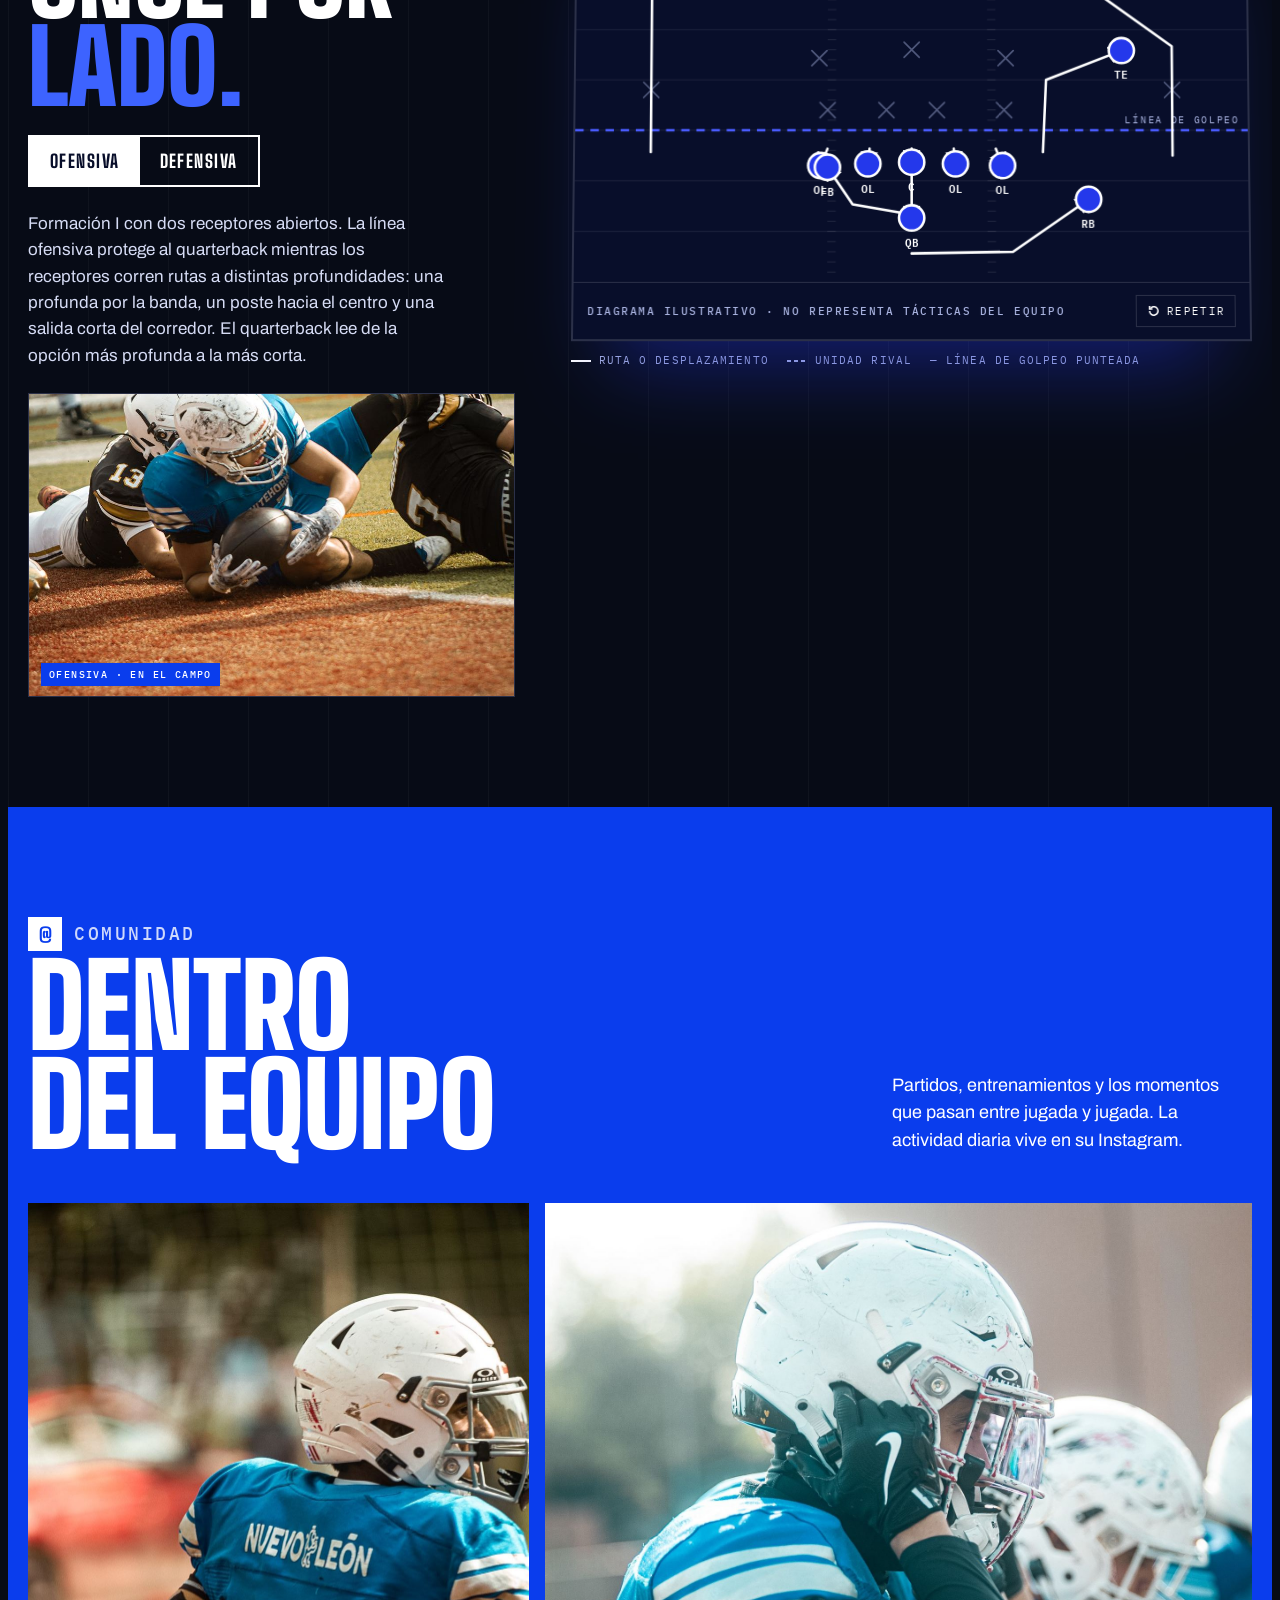
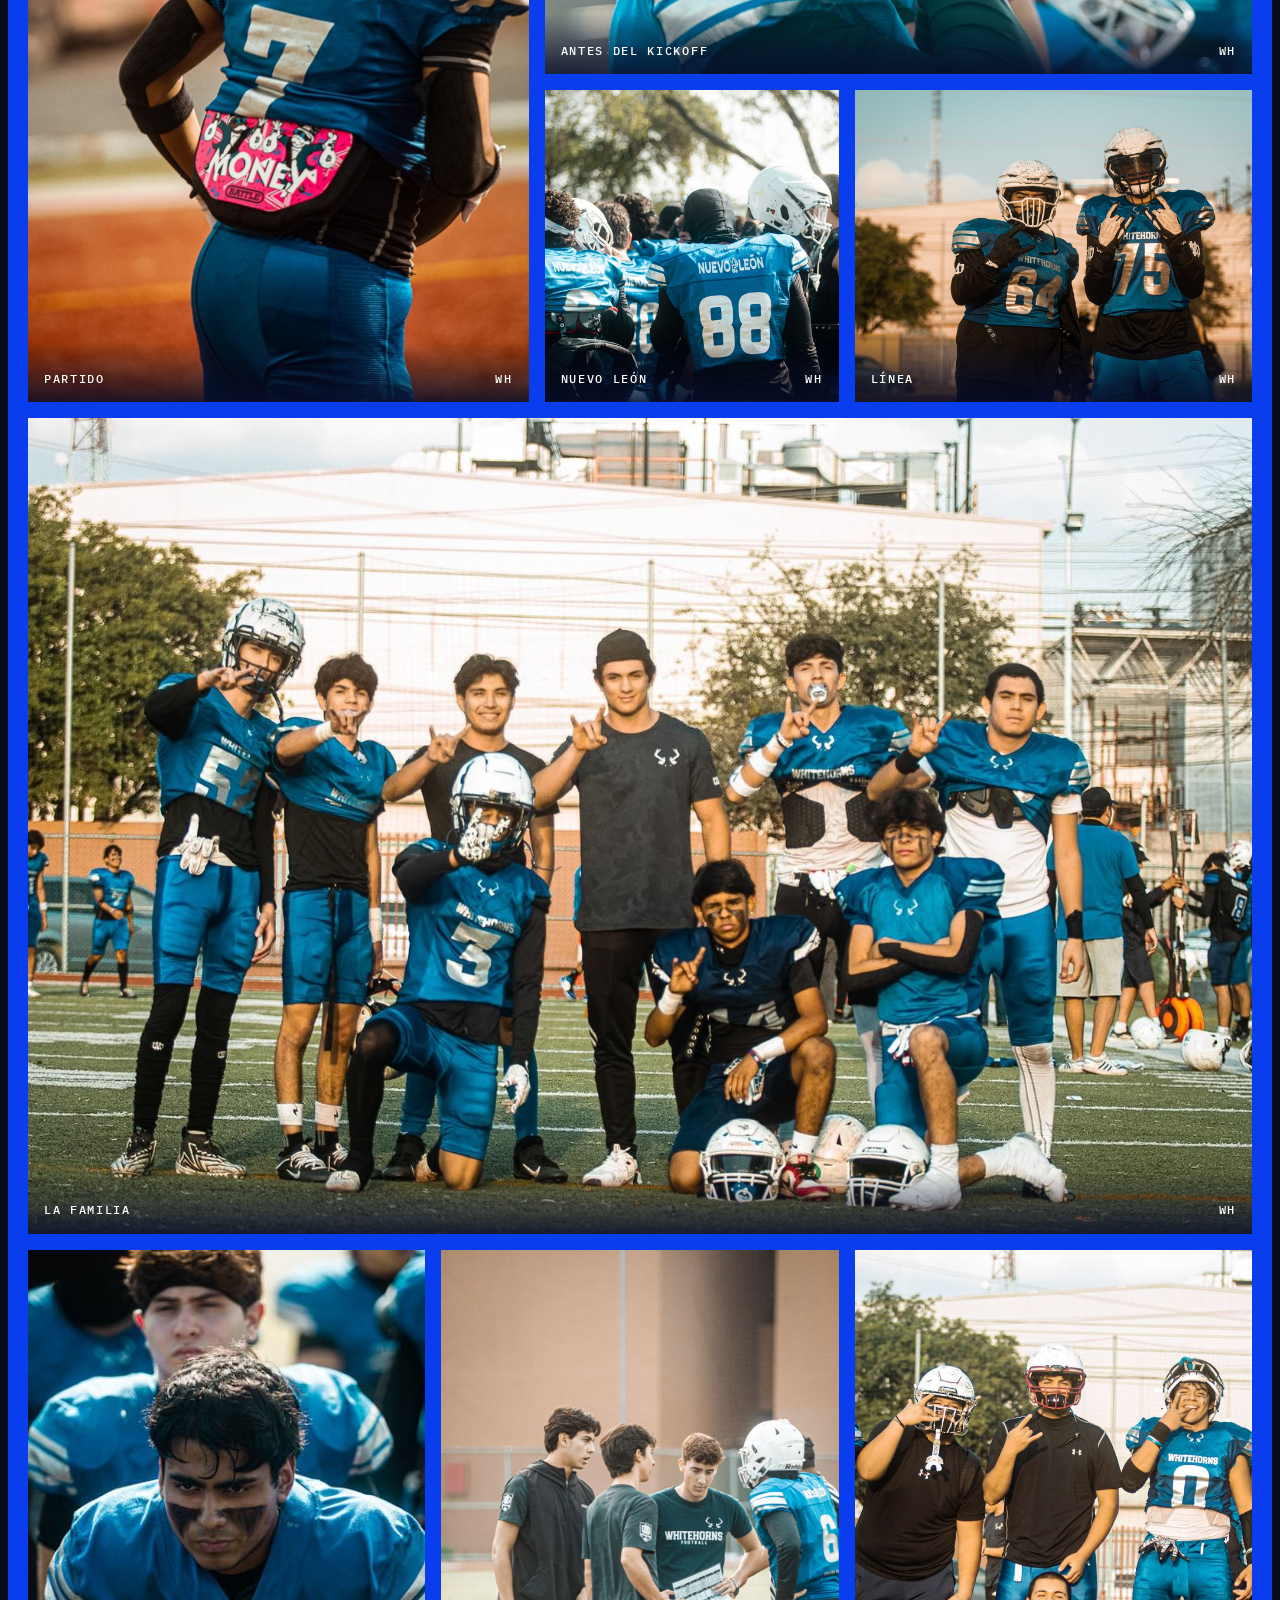
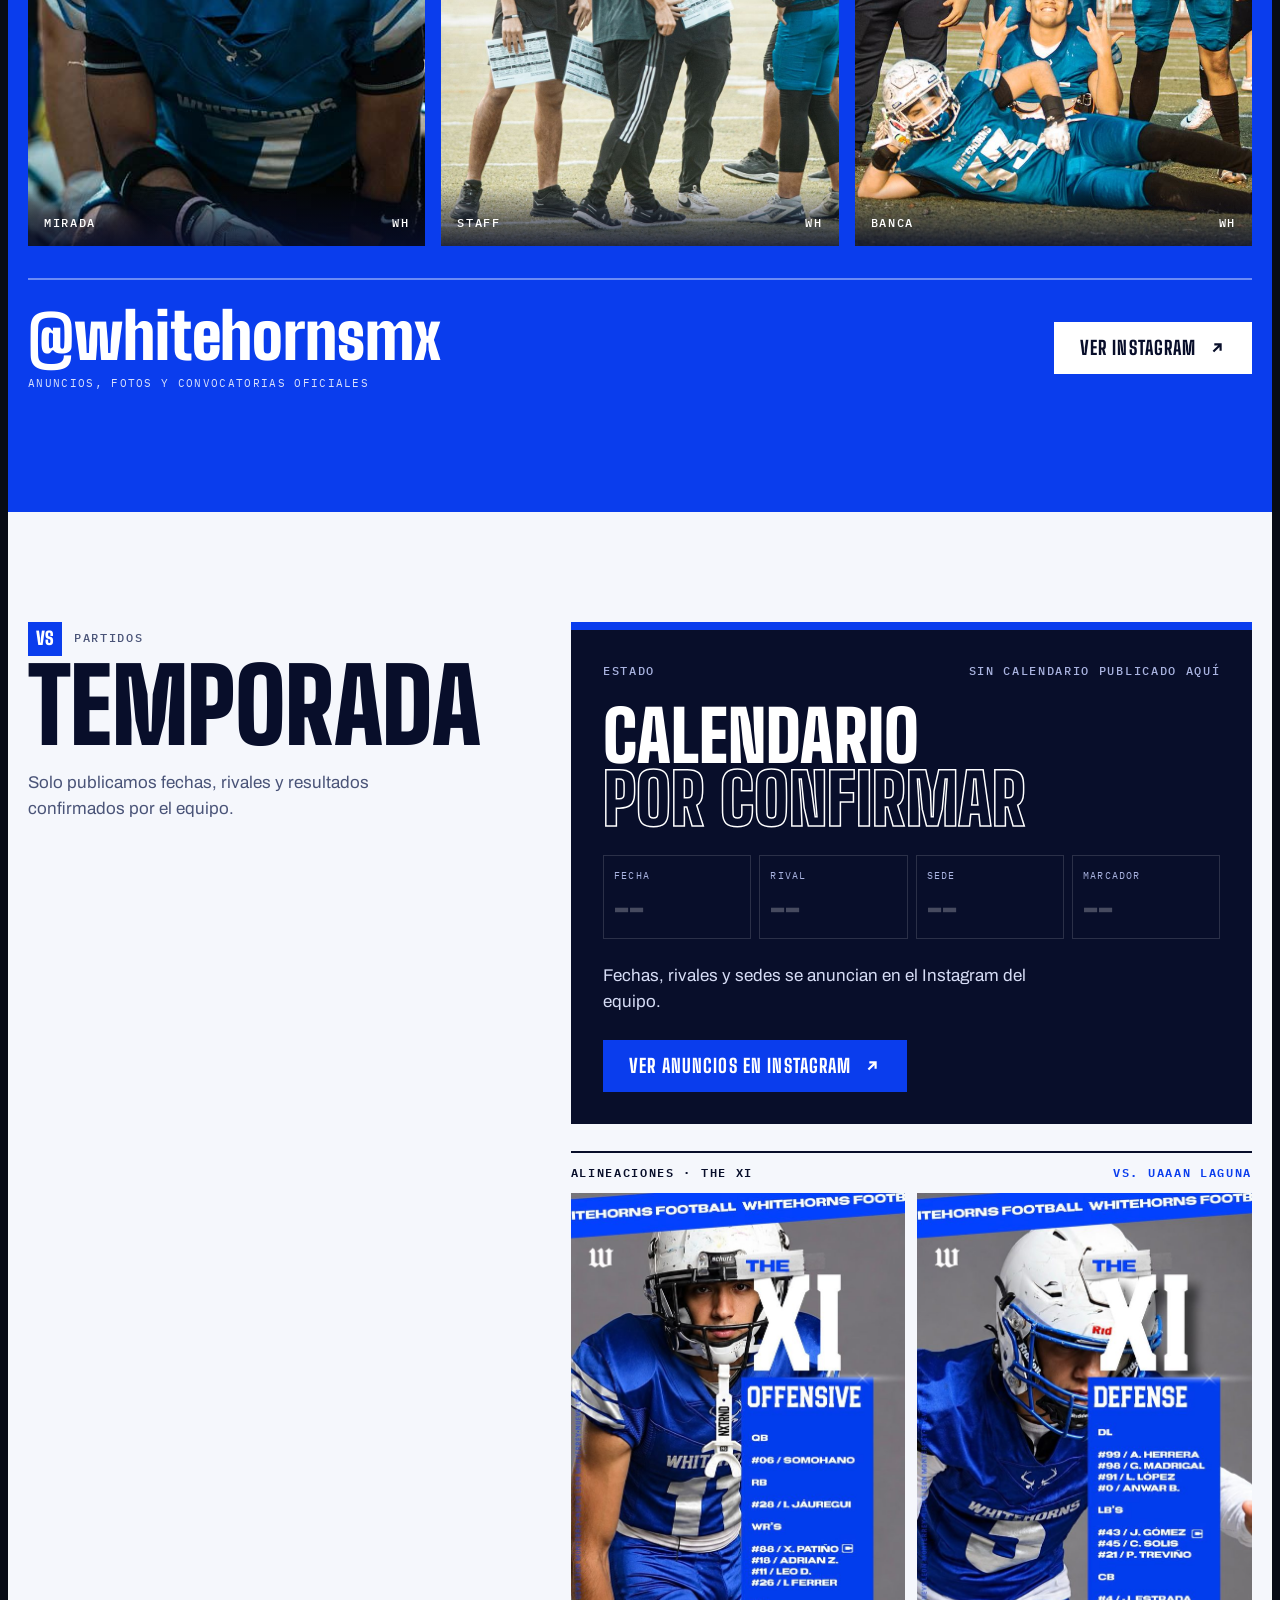
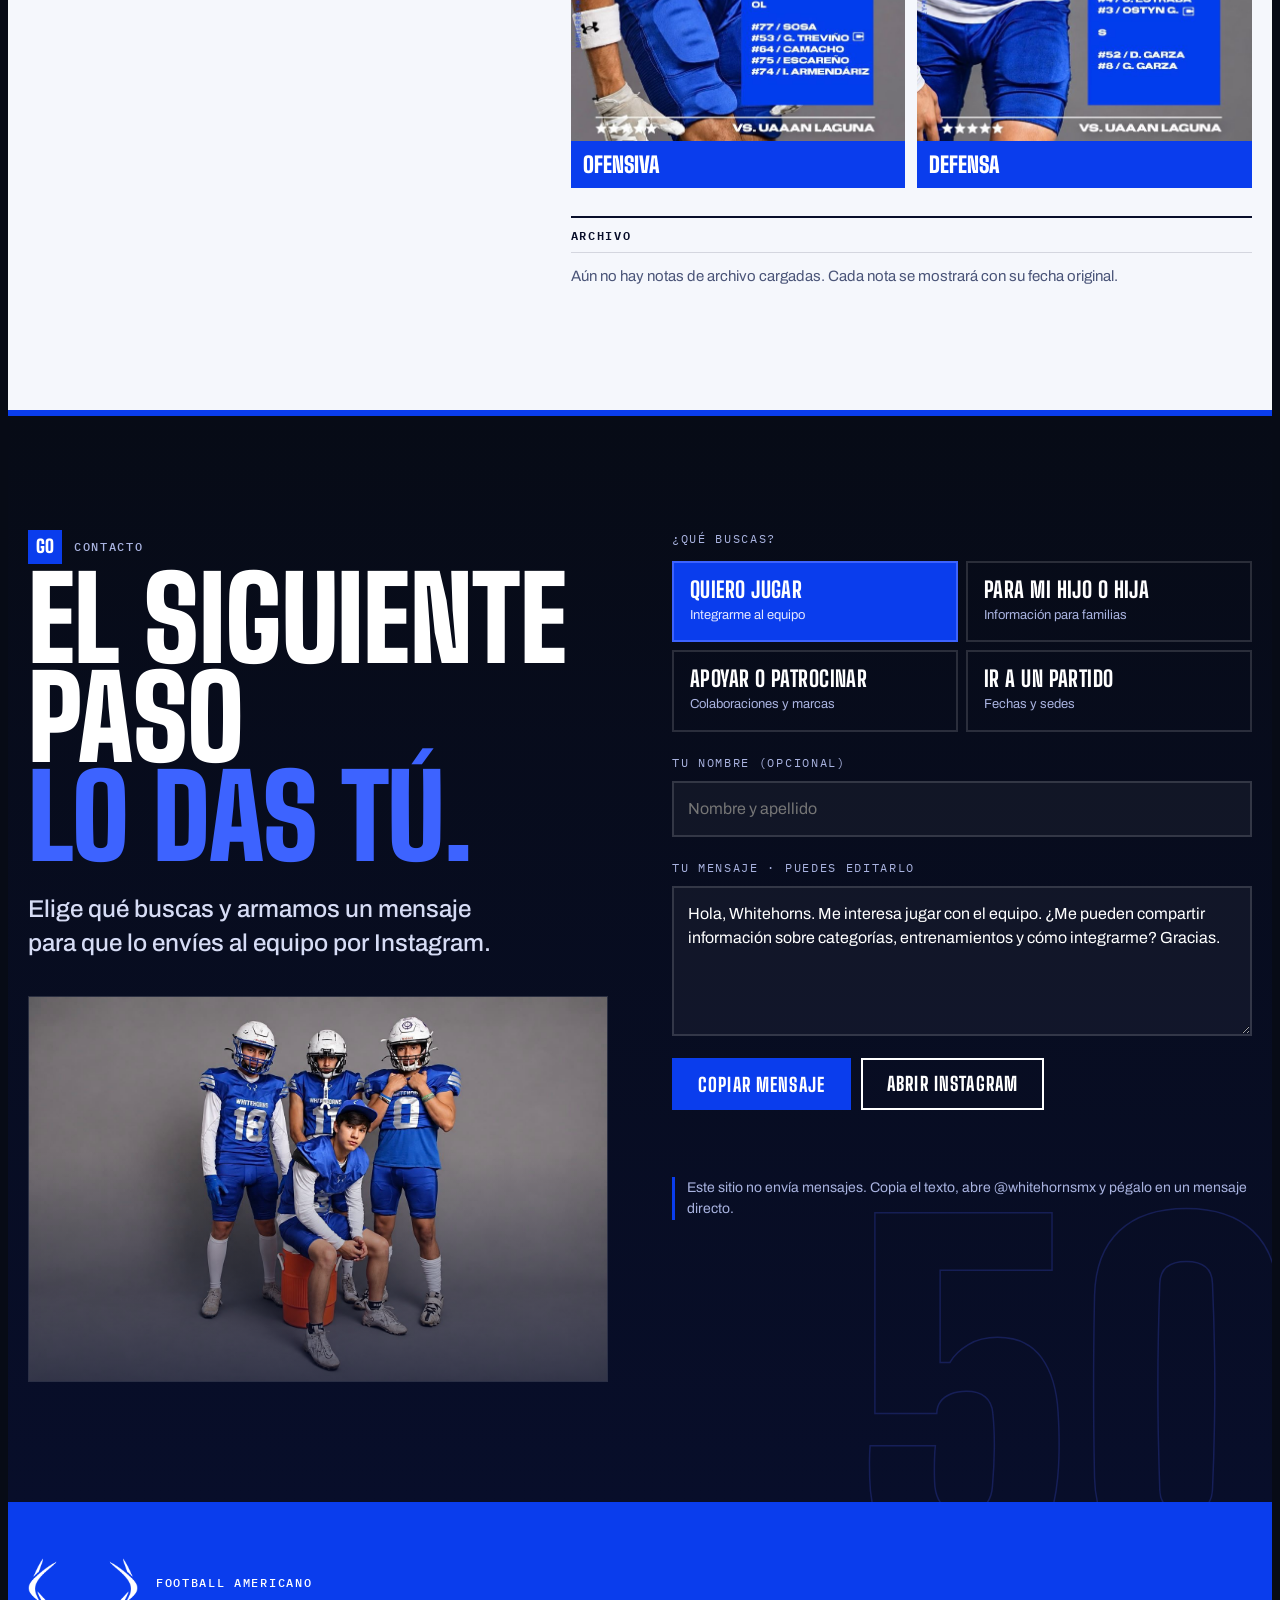
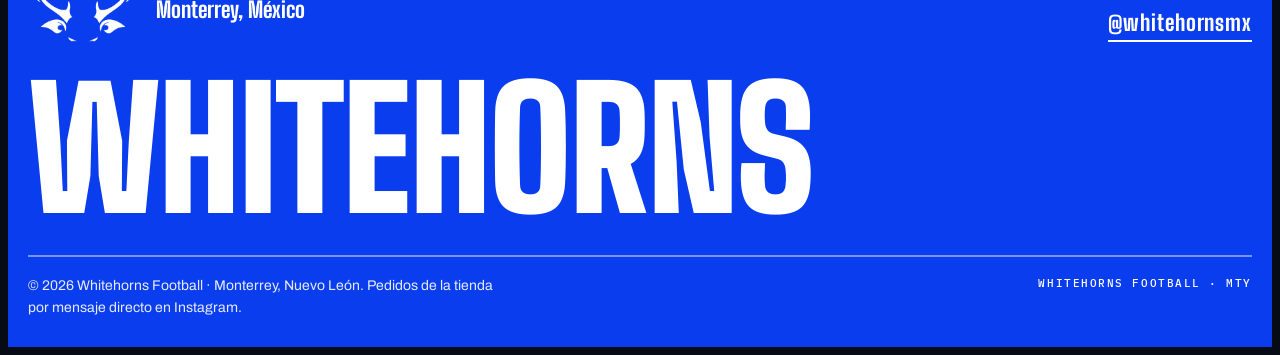
==== commit e38735ba: "Versión de CSS para refrescar caché Co-Authored-By: Claude Opus 5.5 <noreply@anthropic.com>" ====
--- a/index.html
+++ b/index.html
@@ -18,8 +18,8 @@
 <link rel="preconnect" href="https://fonts.googleapis.com">
 <link rel="preconnect" href="https://fonts.gstatic.com" crossorigin>
 <link rel="stylesheet" href="https://fonts.googleapis.com/css2?family=Big+Shoulders+Display:wght@700;800;900&family=Archivo:wdth,wght@75..100,400..700&family=IBM+Plex+Mono:wght@500;600&display=swap">
-<link rel="stylesheet" href="assets/site.css?v=4">
-<link rel="stylesheet" href="assets/shop.css?v=4">
+<link rel="stylesheet" href="assets/site.css?v=5">
+<link rel="stylesheet" href="assets/shop.css?v=5">
 </head>
 <body>
 
@@ -295,7 +295,7 @@
   </div>
 </div>
 
-<script src="assets/shop.js?v=4"></script>
+<script src="assets/shop.js?v=5"></script>
 <script>
 /* ================================================================
    CONTENIDO EDITABLE — reemplaza aquí logo, fotos, textos y datos.
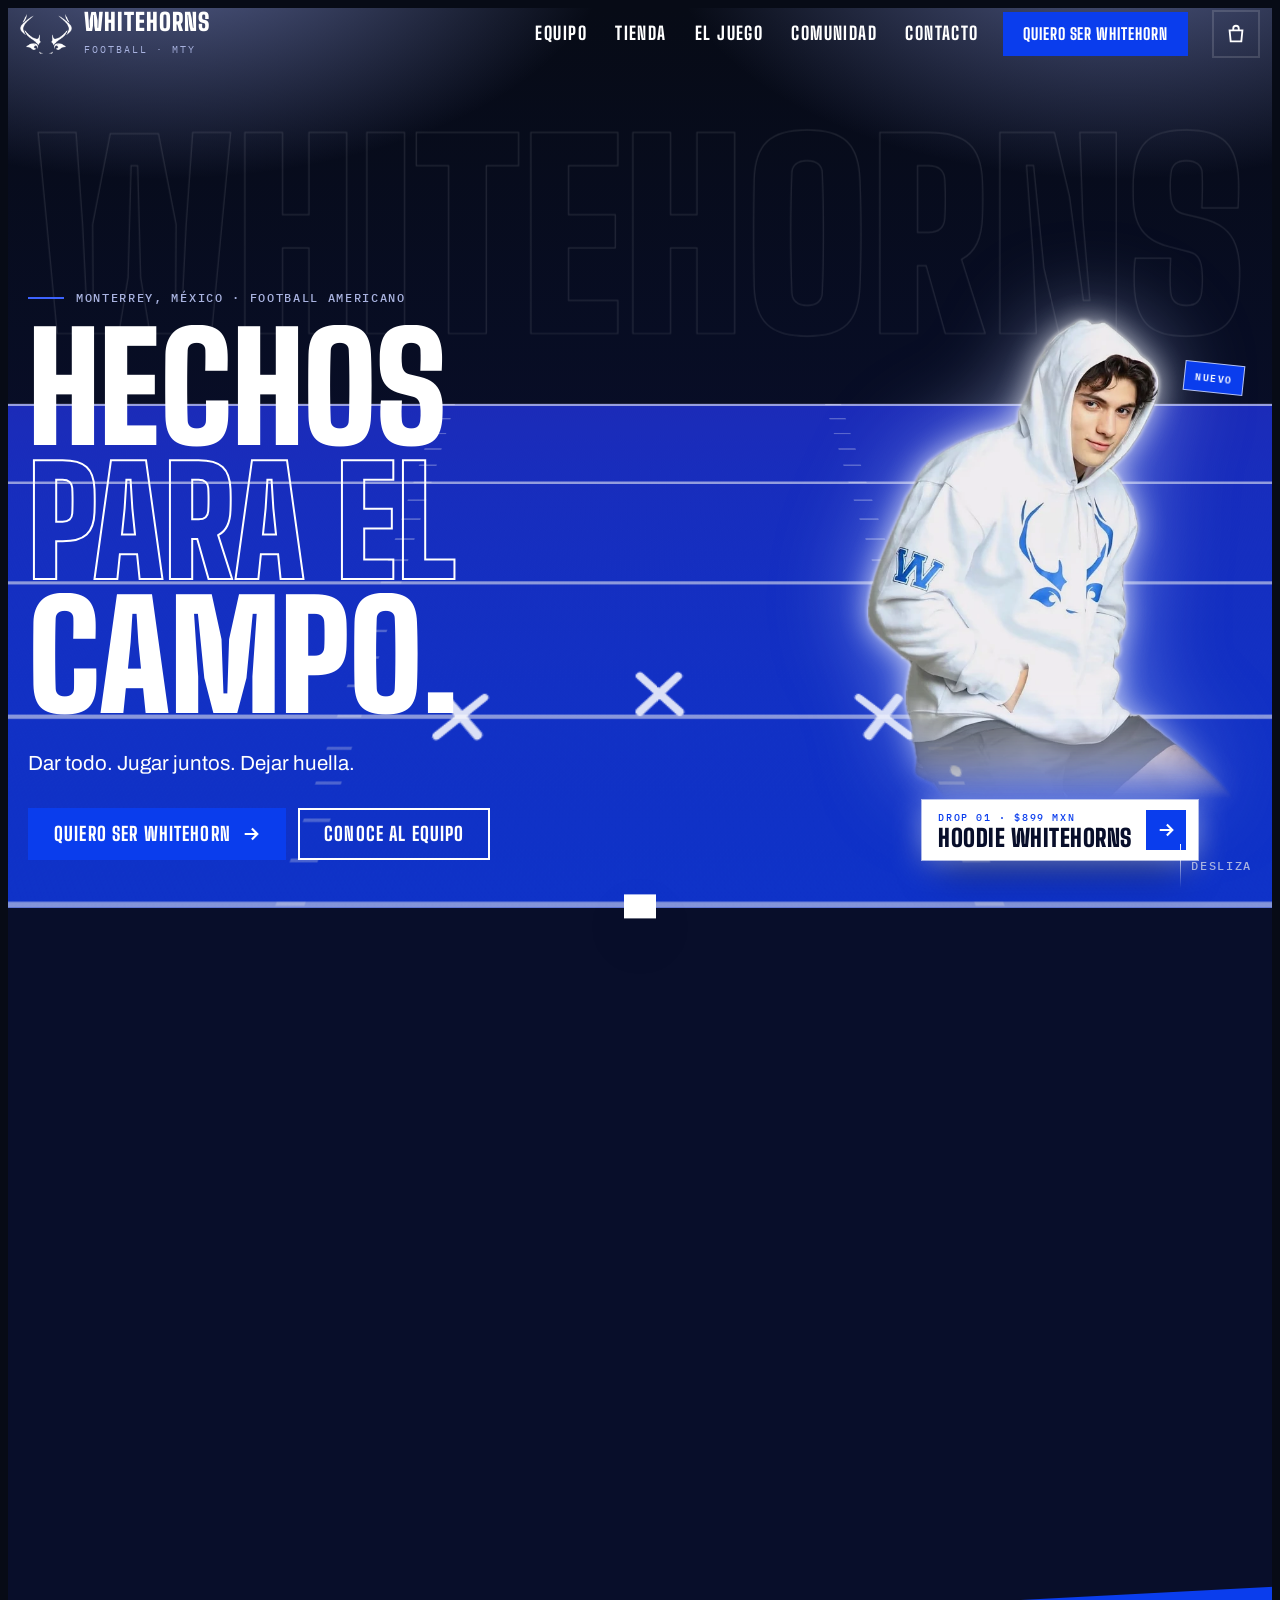
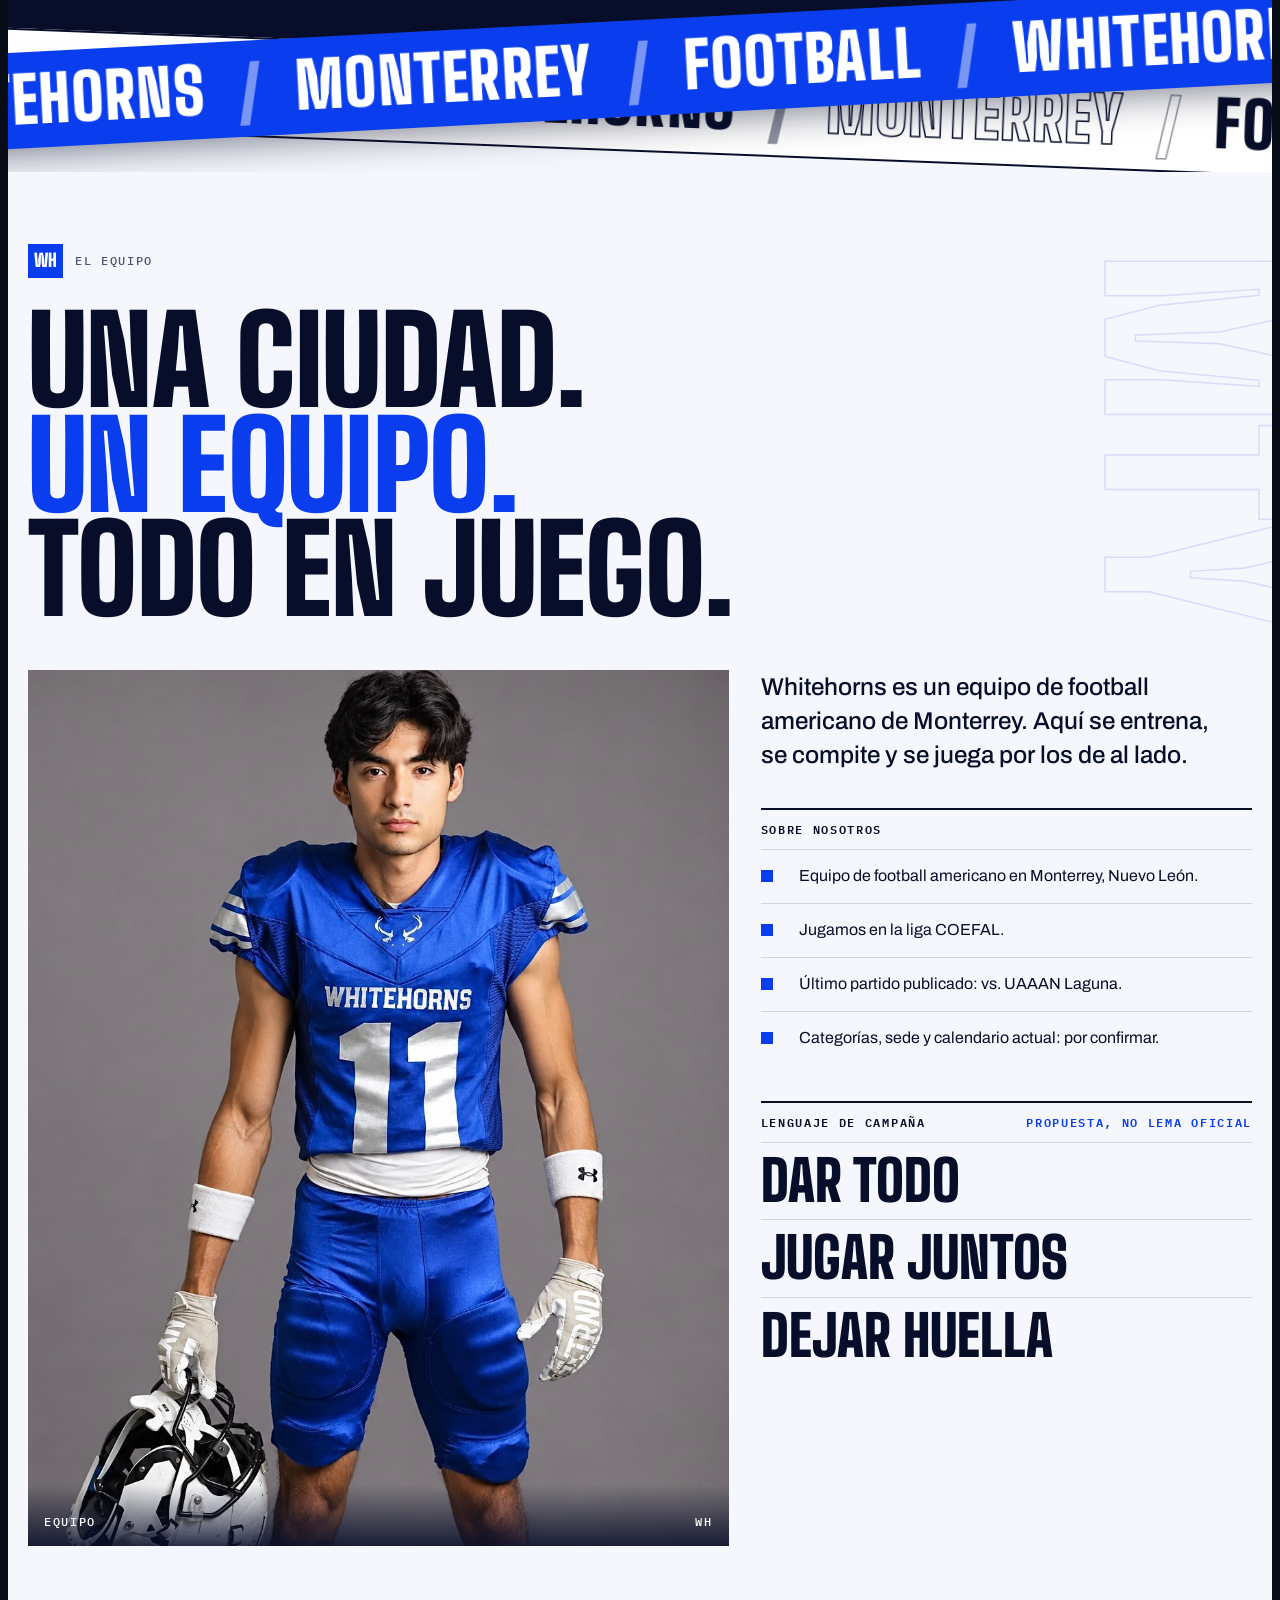
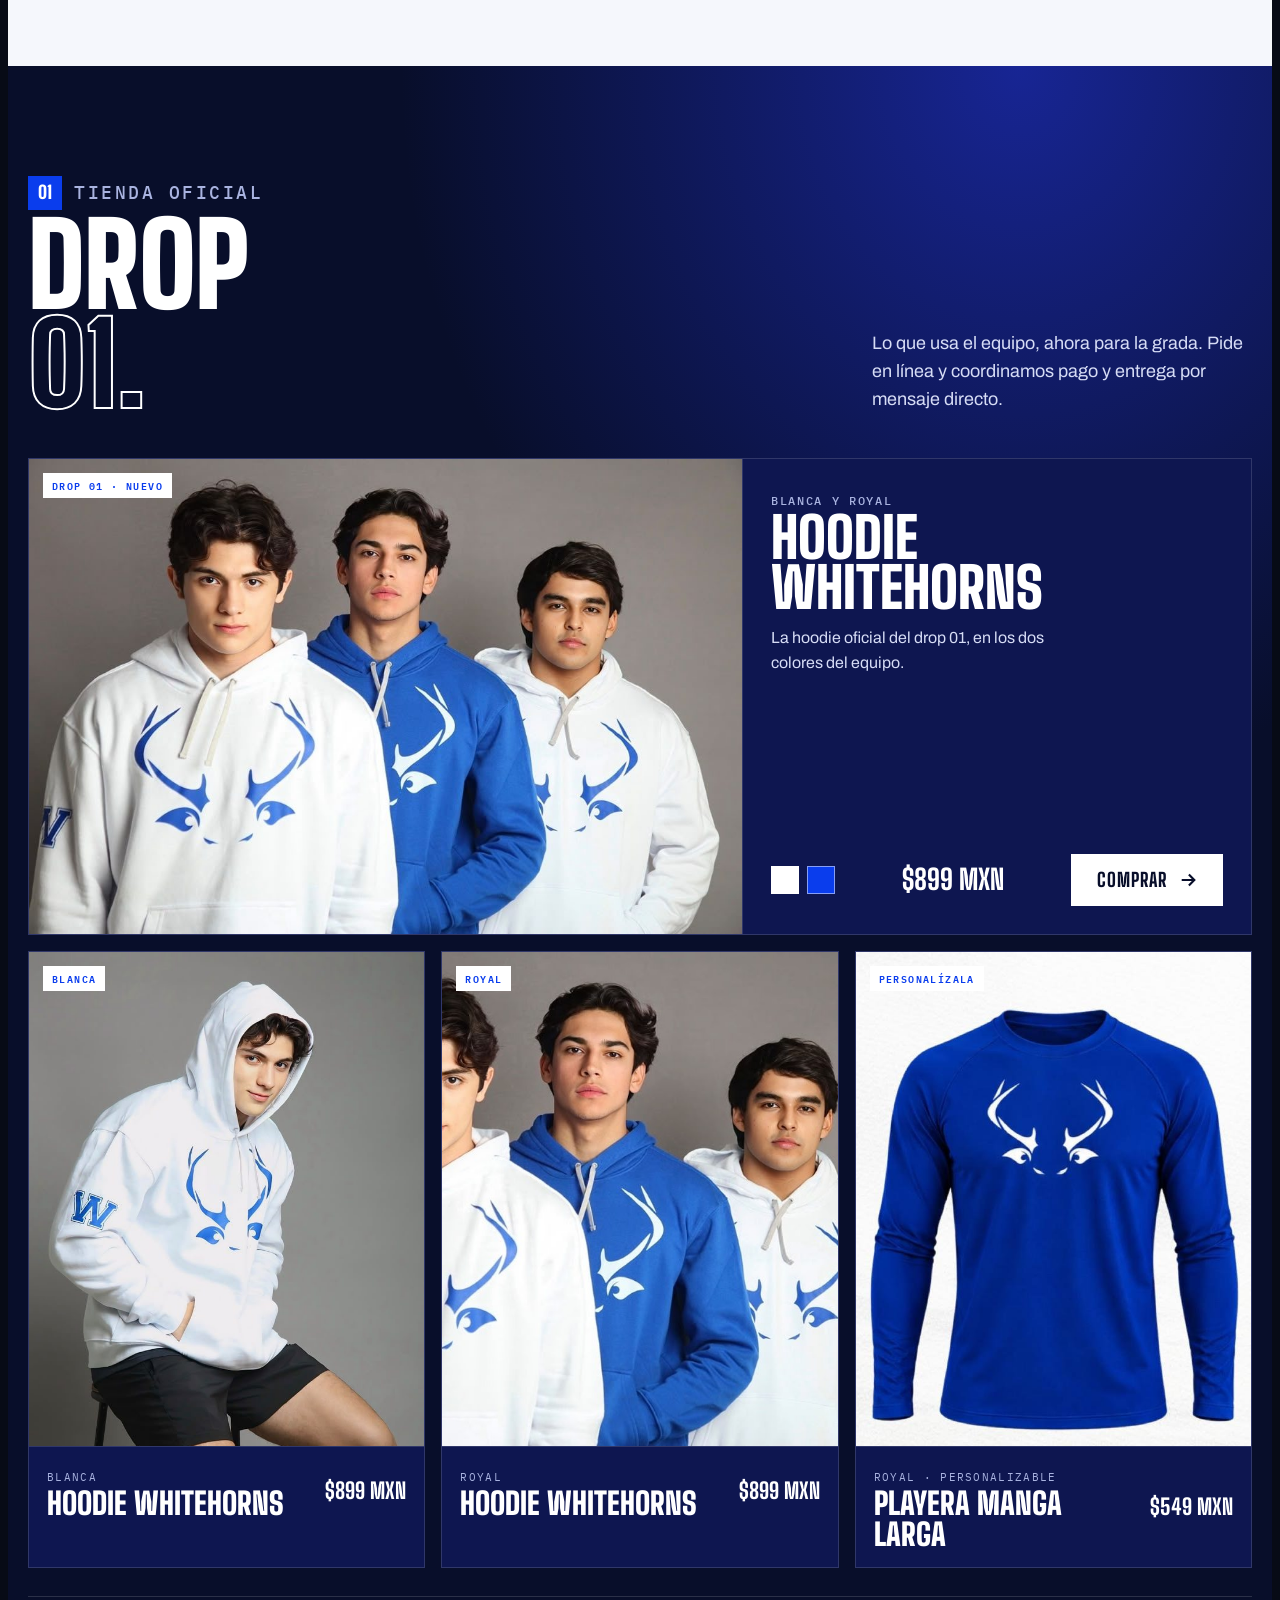
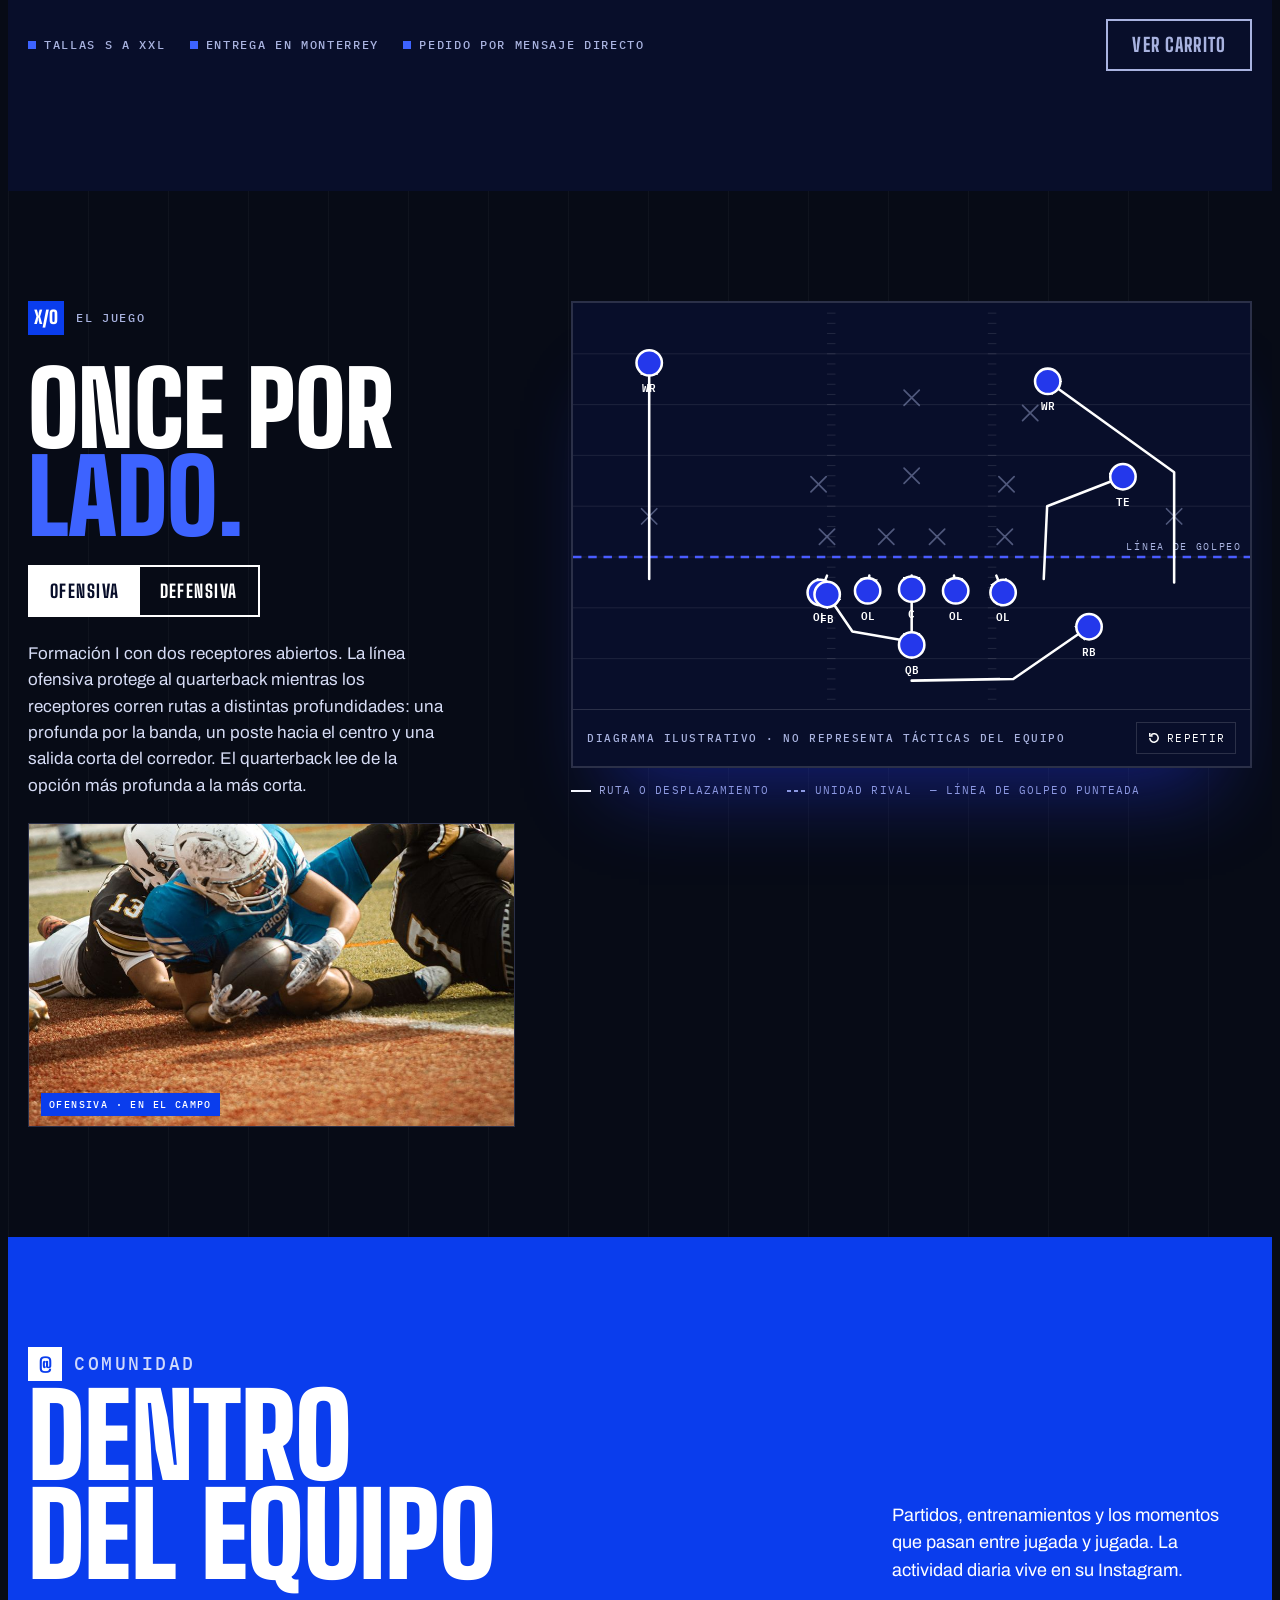
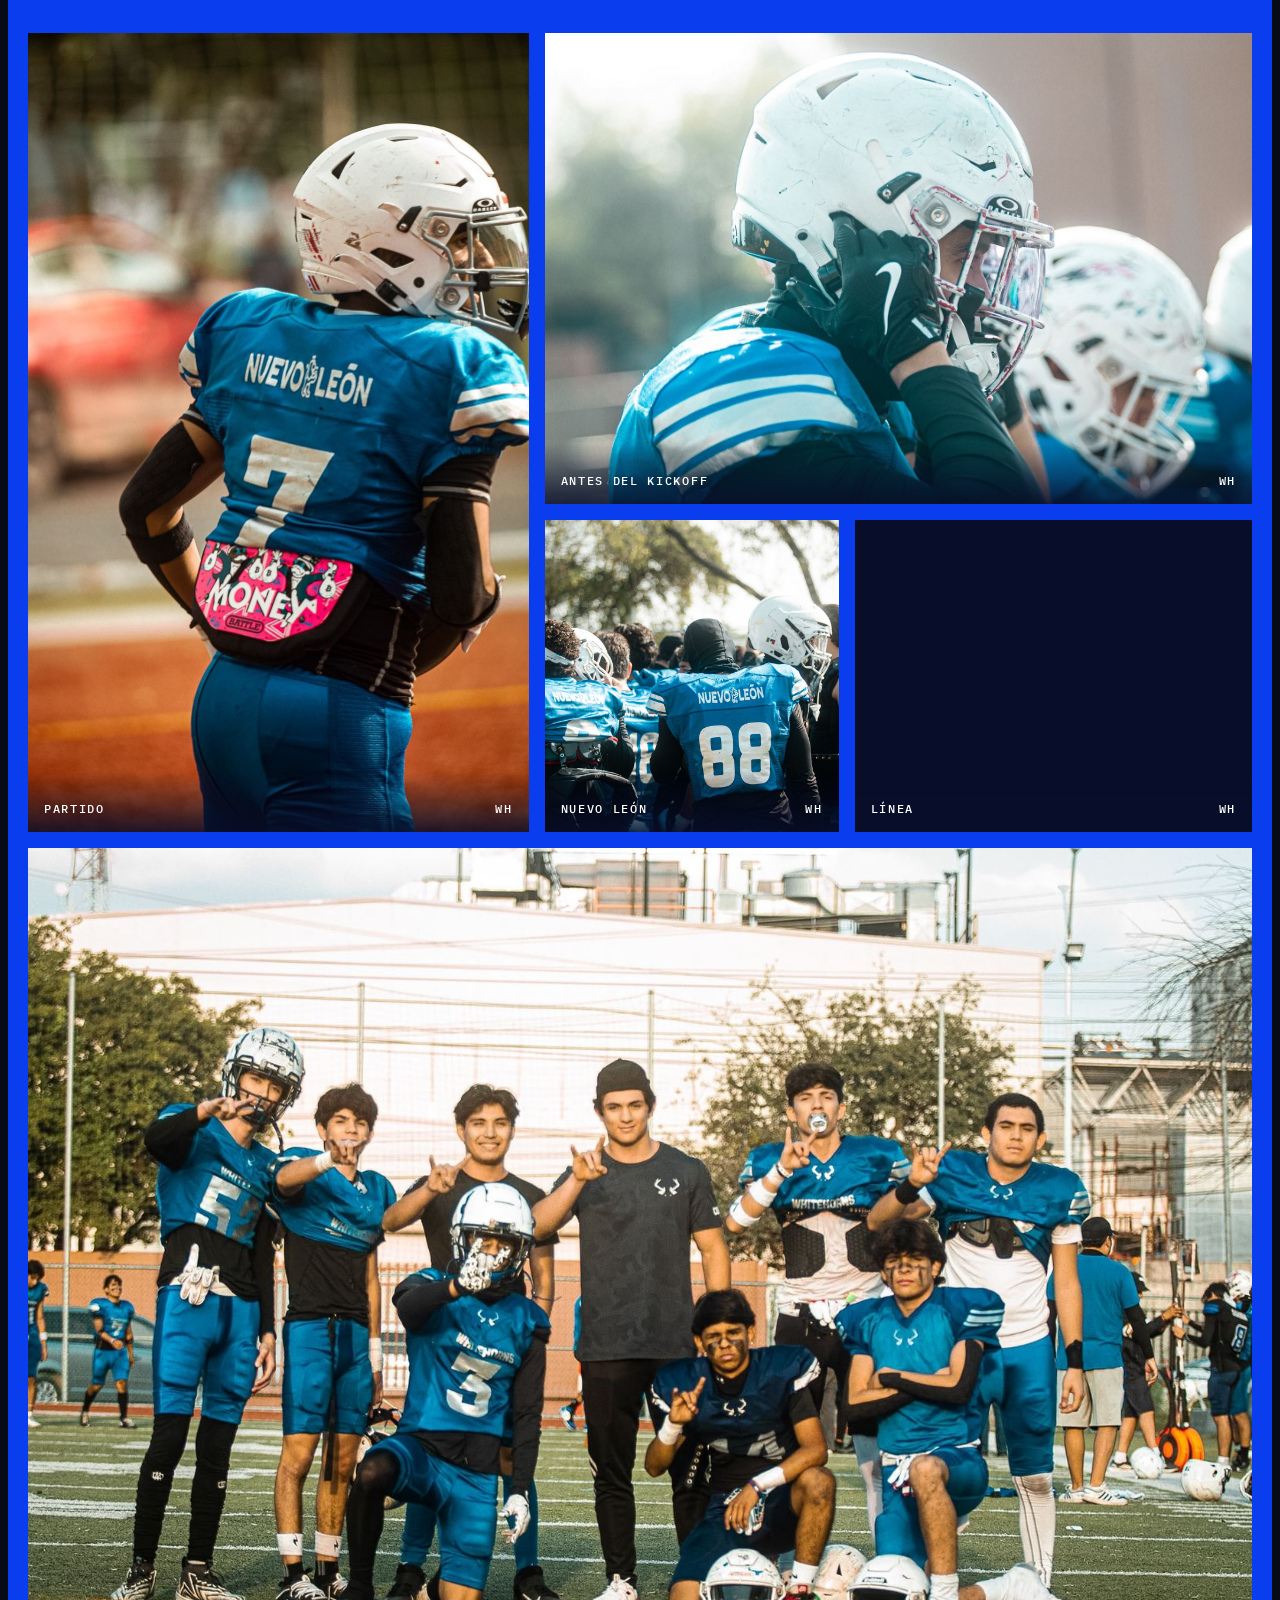
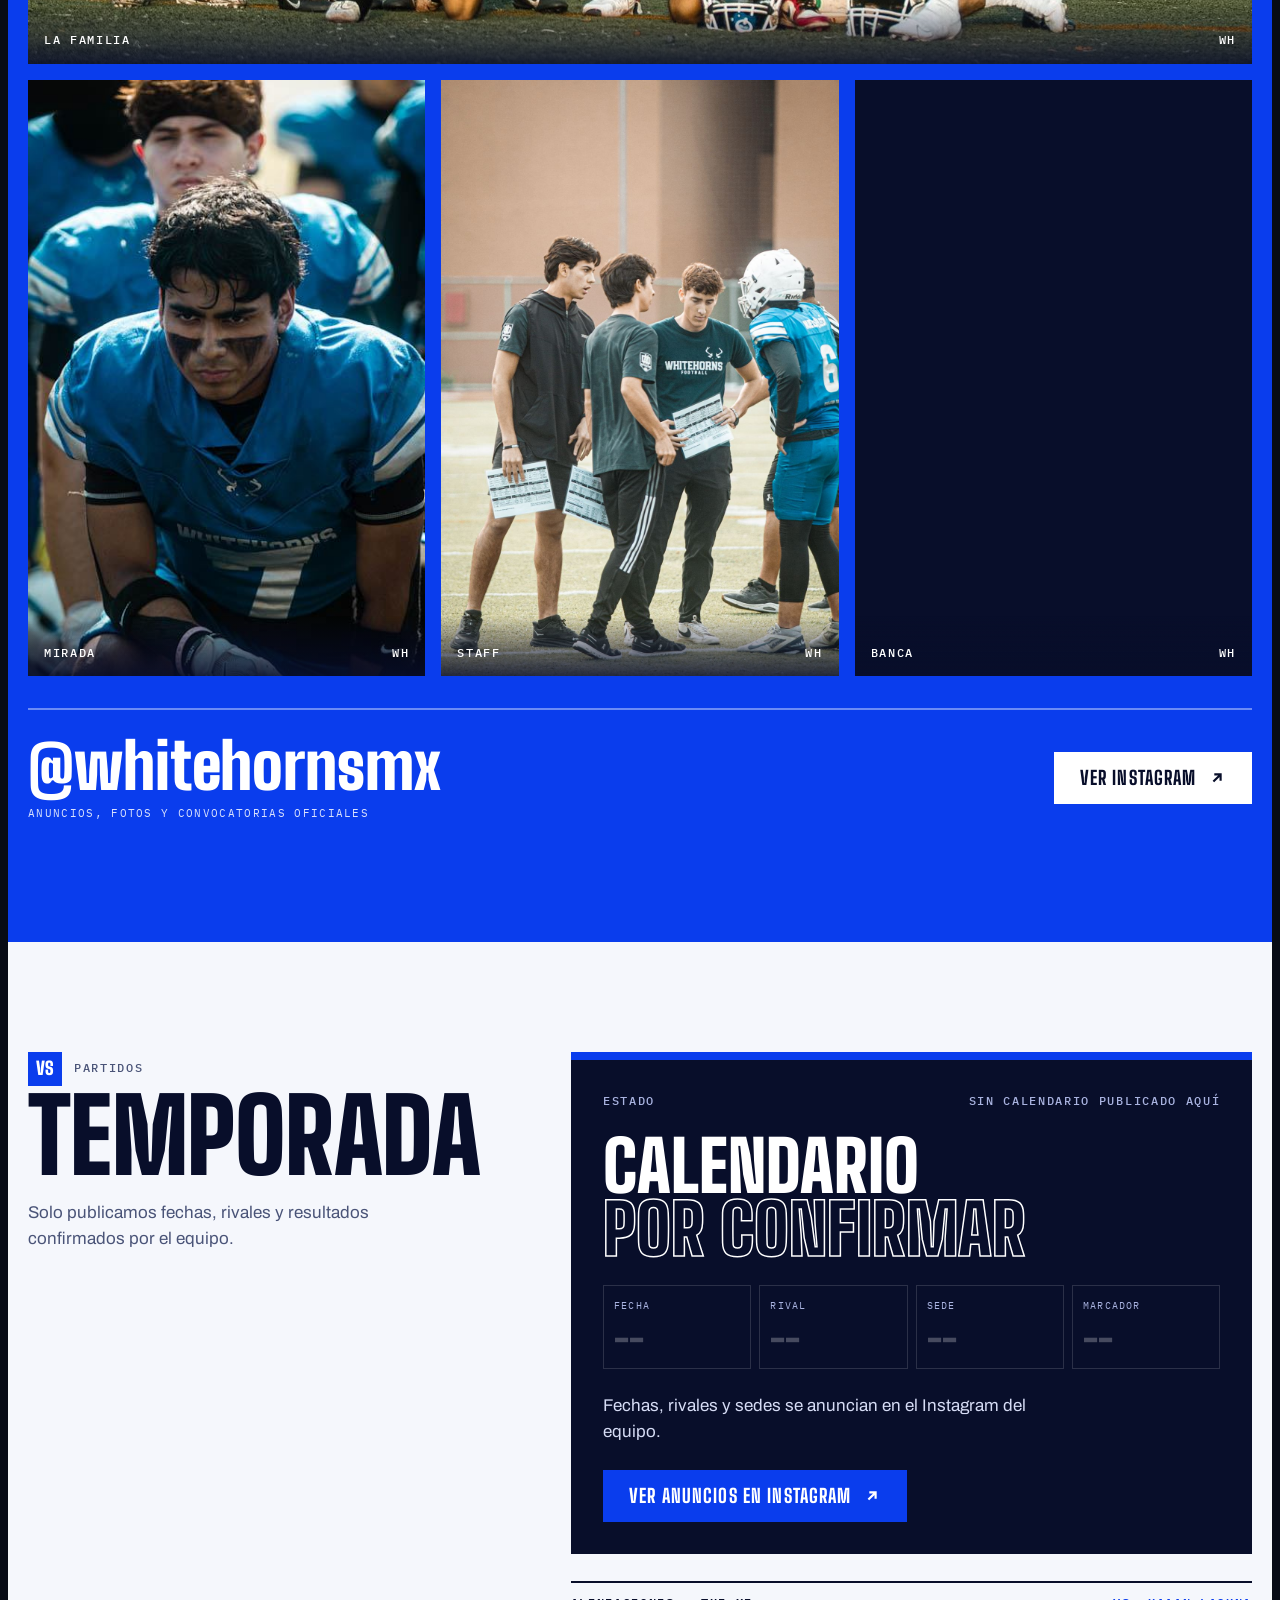
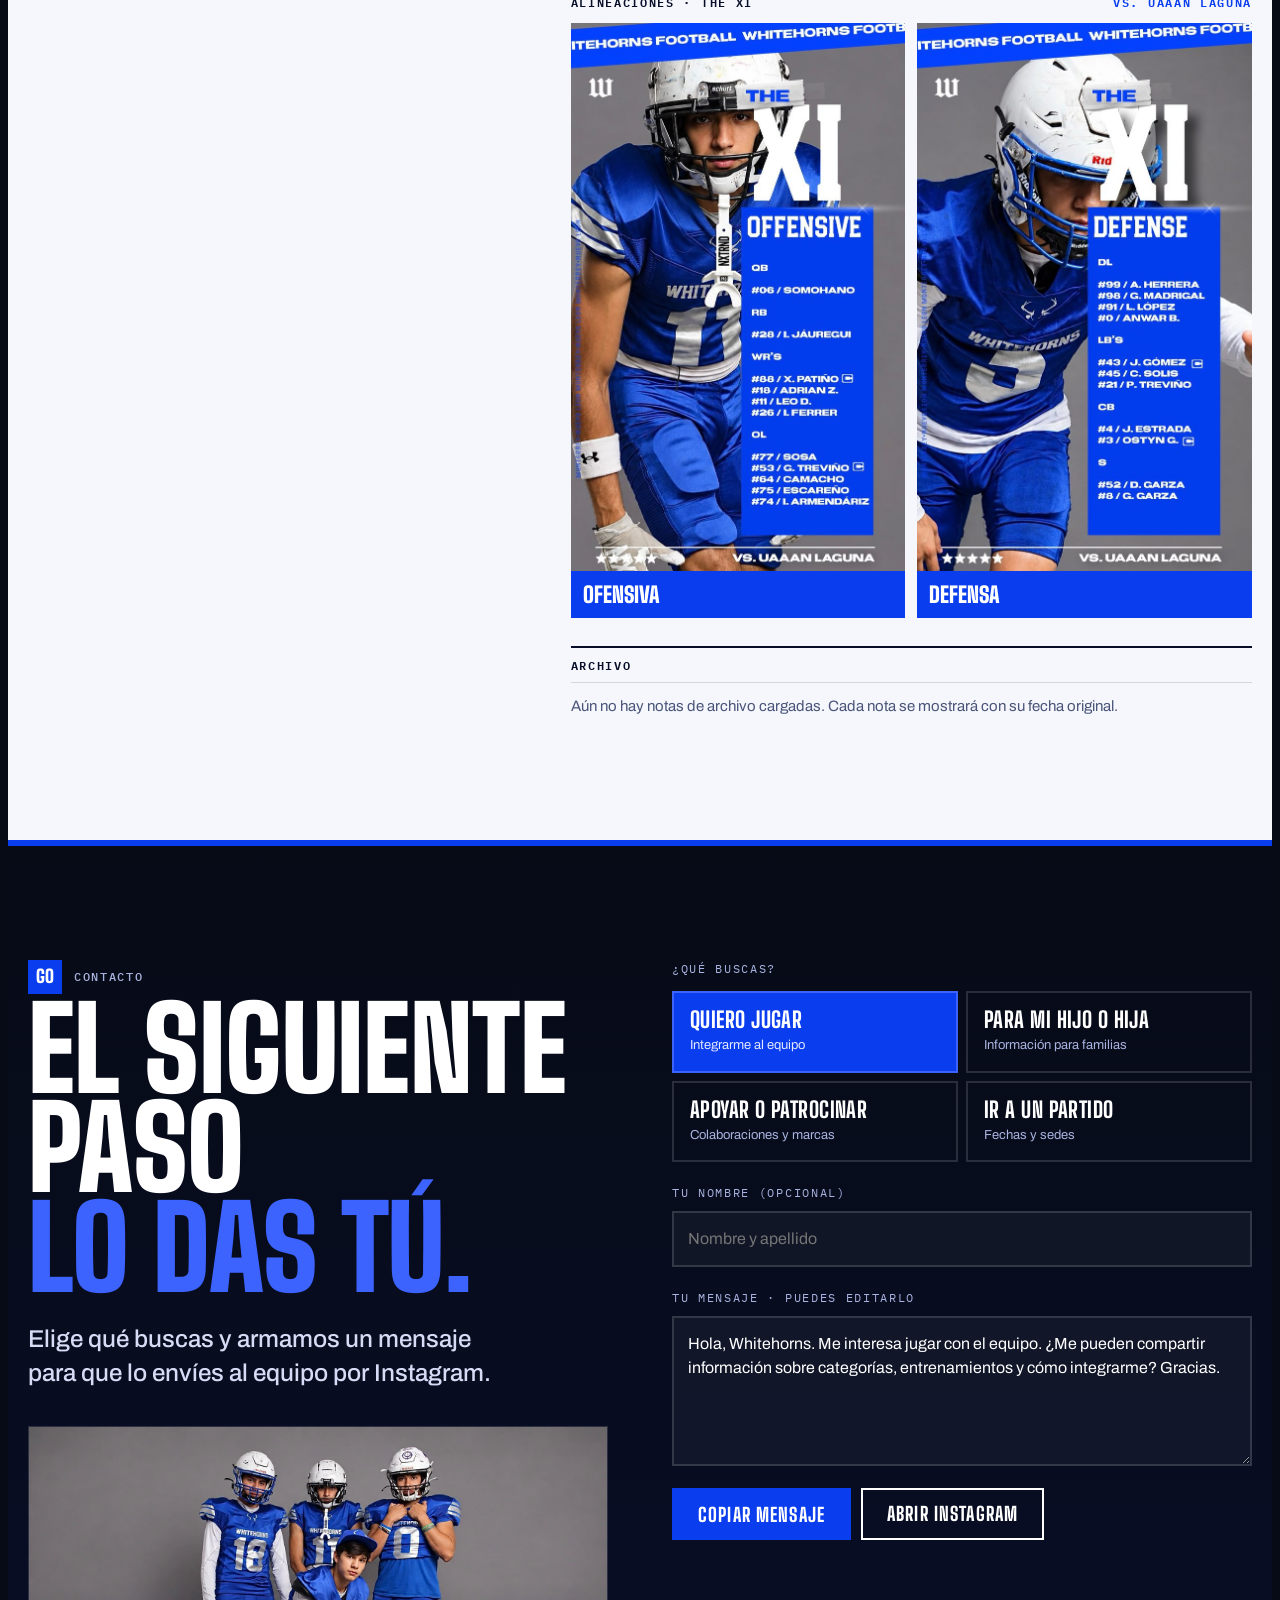
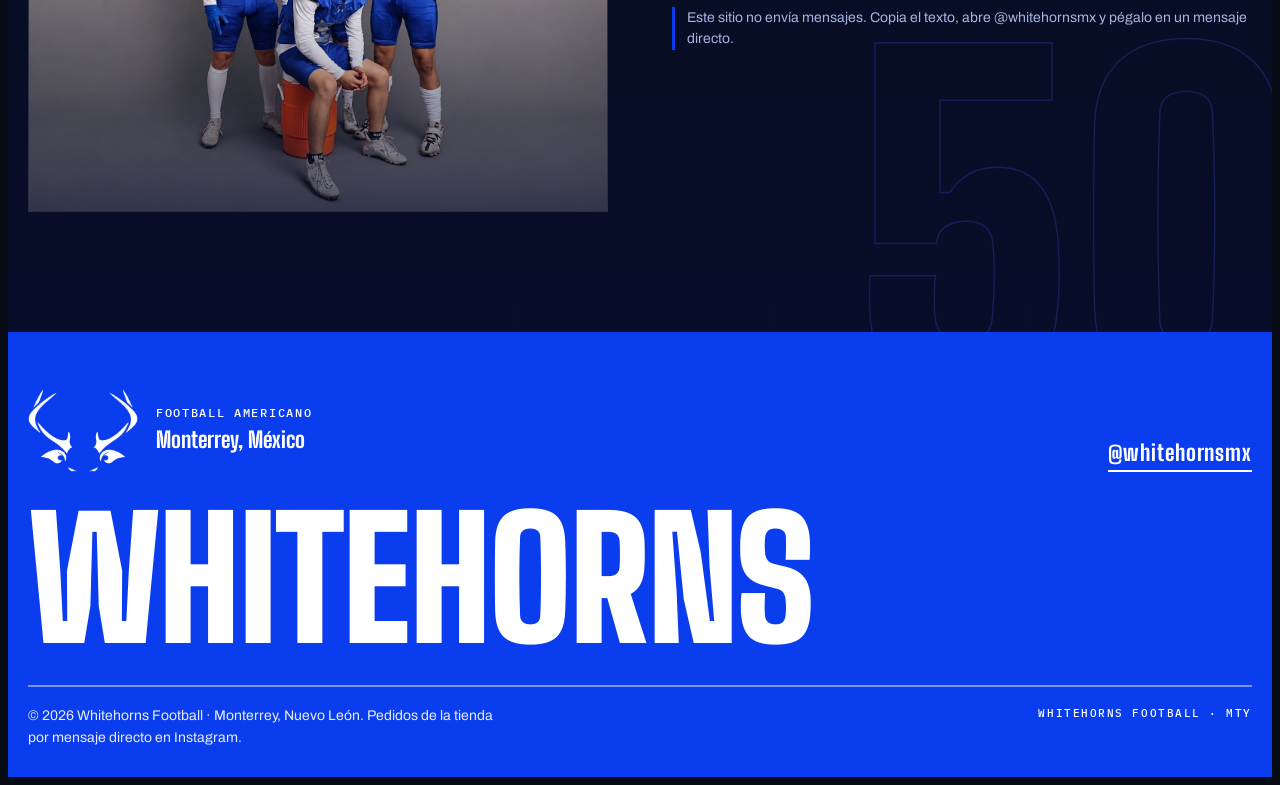
==== commit d95f2b05: "Tienda: fotos de hoodie sin recortes raros - Inicio: banner con la foto de las tres hoodies completa" ====
--- a/index.html
+++ b/index.html
@@ -18,8 +18,8 @@
 <link rel="preconnect" href="https://fonts.googleapis.com">
 <link rel="preconnect" href="https://fonts.gstatic.com" crossorigin>
 <link rel="stylesheet" href="https://fonts.googleapis.com/css2?family=Big+Shoulders+Display:wght@700;800;900&family=Archivo:wdth,wght@75..100,400..700&family=IBM+Plex+Mono:wght@500;600&display=swap">
-<link rel="stylesheet" href="assets/site.css?v=5">
-<link rel="stylesheet" href="assets/shop.css?v=5">
+<link rel="stylesheet" href="assets/site.css?v=8">
+<link rel="stylesheet" href="assets/shop.css?v=8">
 </head>
 <body>
 
@@ -147,6 +147,7 @@
       </div>
       <p class="rv">Lo que usa el equipo, ahora para la grada. Pide en línea y coordinamos pago y entrega por mensaje directo.</p>
     </div>
+    <div id="shopBanner"></div>
     <div class="shop-grid" id="shopGrid"></div>
     <div class="shop-foot mono">
       <ul><li>Tallas S a XXL</li><li>Entrega en Monterrey</li><li>Pedido por mensaje directo</li></ul>
@@ -295,7 +296,7 @@
   </div>
 </div>
 
-<script src="assets/shop.js?v=5"></script>
+<script src="assets/shop.js?v=8"></script>
 <script>
 /* ================================================================
    CONTENIDO EDITABLE — reemplaza aquí logo, fotos, textos y datos.
@@ -396,12 +397,19 @@
   const P = WHCart.products, card = (p, cls, flag) => `
     <a class="pcard ${cls}" href="producto.html?p=${p.id}">
       ${flag ? `<span class="flag">${esc(flag)}</span>` : ""}
-      <span class="pimg"><img src="${esc(p.images[0].src)}" alt="${esc(p.images[0].alt)}" loading="lazy" decoding="async"></span>
+      <span class="pimg r45"><img src="${esc(p.images[0].src)}" alt="${esc(p.images[0].alt)}" loading="lazy" decoding="async"></span>
       <span class="pinfo"><span><small>${esc(p.variant)}</small><b>${esc(p.name)}</b></span><span class="pp">${WHCart.money(p.price)}</span></span>
     </a>`;
-  const hero = { ...P[0], variant: "Blanca y royal", images: [{ src: "assets/shop/hoodies-trio.jpg", alt: "Hoodies Whitehorns blanca y royal" }] };
-  $("#shopGrid").innerHTML = card(hero, "big", "Drop 01 · Nuevo") +
-    `<div class="shop-side">${card(P[1], "", "Royal")}${card(P[2], "", "Personalízala")}</div>`;
+  $("#shopBanner").innerHTML = `
+    <a class="pcard banner" href="producto.html?p=hoodie-blanca">
+      <span class="flag">Drop 01 · Nuevo</span>
+      <span class="pimg"><img src="assets/shop/hoodies-trio.jpg" alt="Tres jugadores con hoodies Whitehorns blanca y royal" loading="lazy" decoding="async"></span>
+      <span class="bside">
+        <span><span class="mono" style="color:var(--mist)">Blanca y royal</span><b>Hoodie<br>Whitehorns</b><p>La hoodie oficial del drop 01, en los dos colores del equipo.</p></span>
+        <span class="bfoot"><span class="sw" aria-hidden="true"><i style="background:#fff"></i><i style="background:#0A3DED"></i></span><span class="pp">${WHCart.money(P[0].price)}</span><span class="btn btn-white">Comprar ${'<svg viewBox="0 0 20 20" fill="none" stroke="currentColor" stroke-width="2.4"><path d="M3 10h13M11 4l6 6-6 6"/></svg>'}</span></span>
+      </span>
+    </a>`;
+  $("#shopGrid").innerHTML = card(P[0], "", "Blanca") + card(P[1], "", "Royal") + card(P[2], "", "Personalízala");
   $$("[data-drop-price]").forEach(e => e.textContent = WHCart.money(P[0].price));
 })();
 
--- a/assets/shop.css
+++ b/assets/shop.css
@@ -53,7 +53,18 @@
 .shop h2{font-size:clamp(56px,9vw,144px)}
 .shop h2 span{color:transparent;-webkit-text-stroke:2px var(--white)}
 .shop .head p{max-width:38ch;color:#D6DCF5;font-size:18px}
-.shop-grid{display:grid;grid-template-columns:minmax(0,7fr) minmax(0,5fr);gap:16px}
+.shop-grid{display:grid;grid-template-columns:repeat(3,minmax(0,1fr));gap:16px}
+.pcard .pimg.r45{flex:none;aspect-ratio:4/5;min-height:0}
+.pcard .pimg.r45 img{object-position:50% 18%}
+.pcard.banner{display:grid;grid-template-columns:minmax(0,7fr) minmax(0,5fr);margin-bottom:16px}
+.banner .pimg{flex:none;aspect-ratio:3/2;min-height:0;background:#7A716D}
+.banner .bside{display:flex;flex-direction:column;justify-content:space-between;gap:24px;padding:28px;border-left:1px solid var(--rule-d)}
+.banner .bside b{font-family:var(--f-display);font-weight:900;font-size:clamp(40px,4.4vw,72px);line-height:.88;text-transform:uppercase;display:block}
+.banner .bside p{color:#D6DCF5;font-size:16px;max-width:32ch;margin-top:14px}
+.banner .sw{display:flex;gap:8px}
+.banner .sw i{width:28px;height:28px;border:1px solid rgba(255,255,255,.5)}
+.banner .bfoot{display:flex;justify-content:space-between;align-items:center;gap:12px;flex-wrap:wrap}
+.banner .bfoot .pp{font-family:var(--f-display);font-weight:800;font-size:28px}
 .pcard{position:relative;display:flex;flex-direction:column;text-decoration:none;color:var(--white);background:#0E1650;border:1px solid var(--rule-d);overflow:hidden;transition:border-color .3s,transform .4s var(--ease)}
 .pcard:hover{border-color:rgba(255,255,255,.55);transform:translateY(-4px)}
 .pcard .pimg{position:relative;overflow:hidden;background:#7E8088;flex:1;min-height:280px}
@@ -64,23 +75,21 @@
 .pcard .pinfo small{font-family:var(--f-mono);font-size:11px;letter-spacing:.12em;color:var(--mist);text-transform:uppercase}
 .pcard .pinfo .pp{font-family:var(--f-display);font-weight:800;font-size:22px;white-space:nowrap}
 .pcard .flag{position:absolute;top:14px;left:14px;z-index:1;padding:5px 9px;background:var(--white);color:var(--royal);font-family:var(--f-mono);font-size:10px;letter-spacing:.14em;font-weight:600;text-transform:uppercase}
-.pcard.big .pimg{min-height:560px}
-.pcard.big .pimg img{object-position:50% 20%}
-.shop-side{display:grid;grid-template-rows:1fr 1fr;gap:16px}
-.shop-side .pimg{min-height:240px}
-.shop-side .pimg img{object-position:50% 25%}
 .shop-foot{display:flex;flex-wrap:wrap;gap:12px 28px;align-items:center;justify-content:space-between;margin-top:28px;padding-top:22px;border-top:1px solid var(--rule-d);color:var(--mist)}
 .shop-foot ul{list-style:none;margin:0;padding:0;display:flex;flex-wrap:wrap;gap:8px 24px}
 .shop-foot li{display:flex;align-items:center;gap:8px}
 .shop-foot li::before{content:"";width:8px;height:8px;background:var(--royal-hi)}
 @media (max-width:900px){
-  .shop-grid{grid-template-columns:1fr}
-  .pcard.big .pimg{min-height:0;aspect-ratio:4/5}
-  .shop-side{grid-template-rows:none;grid-template-columns:1fr 1fr}
-  .shop-side .pimg{min-height:0;aspect-ratio:3/4;flex:none}
-  .shop-side .pinfo{flex-direction:column;align-items:flex-start;gap:4px;padding:12px}
-  .shop-side .pinfo b{font-size:20px}
-  .shop-side .pinfo .pp{font-size:17px}
+  .shop-grid{grid-template-columns:none;grid-auto-flow:column;grid-auto-columns:72%;overflow-x:auto;scroll-snap-type:x mandatory;
+    margin-inline:calc(-1 * max(20px,env(safe-area-inset-left,0px)));padding-inline:max(20px,env(safe-area-inset-left,0px));scroll-padding-inline:max(20px,env(safe-area-inset-left,0px));padding-bottom:6px;scrollbar-width:none}
+  .shop-grid::-webkit-scrollbar{display:none}
+  .shop-grid .pcard{scroll-snap-align:start}
+  .pcard.banner{grid-template-columns:1fr}
+  .banner .bside{border-left:0;border-top:1px solid var(--rule-d);padding:14px 16px;gap:12px}
+  .banner .bside b{font-size:28px}
+  .banner .bside p{display:none}
+  .shop-grid .pinfo{flex-direction:column;align-items:flex-start;gap:4px;padding:12px 14px}
+  .shop-grid .pinfo b{font-size:22px}
 }
 
 /* ---------- CARRITO (drawer) ---------- */
@@ -131,6 +140,9 @@
 .thumbs button[aria-current="true"]{border-color:var(--royal)}
 .stagep{position:relative;background:radial-gradient(90% 70% at 50% 30%,#3A55FF,var(--royal) 45%,#0A1A8F 100%);aspect-ratio:4/5;overflow:hidden;touch-action:pan-y}
 .stagep img.main{position:absolute;inset:0;width:100%;height:100%;object-fit:cover}
+.stagep.studio{background:#88817E}
+.stagep img.main.contain{top:auto;bottom:0;height:auto;object-fit:cover;-webkit-mask-image:linear-gradient(180deg,transparent,#000 16%);mask-image:linear-gradient(180deg,transparent,#000 16%)}
+.stagep.studio .wm{top:9%;-webkit-text-stroke-color:rgba(255,255,255,.4)}
 .stagep img.main.cut{object-fit:contain;object-position:50% 100%;padding:10% 6% 0;filter:drop-shadow(0 0 2px #fff) drop-shadow(0 0 18px rgba(255,255,255,.7)) drop-shadow(0 0 50px rgba(200,212,255,.5))}
 .stagep .wm{position:absolute;left:50%;top:5%;transform:translateX(-50%);font-family:var(--f-brand);font-weight:900;font-size:clamp(64px,10vw,150px);line-height:.8;color:transparent;-webkit-text-stroke:1.5px rgba(255,255,255,.28);white-space:nowrap;pointer-events:none}
 .stagep .nav-arr{position:absolute;top:50%;transform:translateY(-50%);width:44px;height:44px;display:none;place-items:center;background:rgba(255,255,255,.92);border:0;color:var(--navy);cursor:pointer;z-index:2}
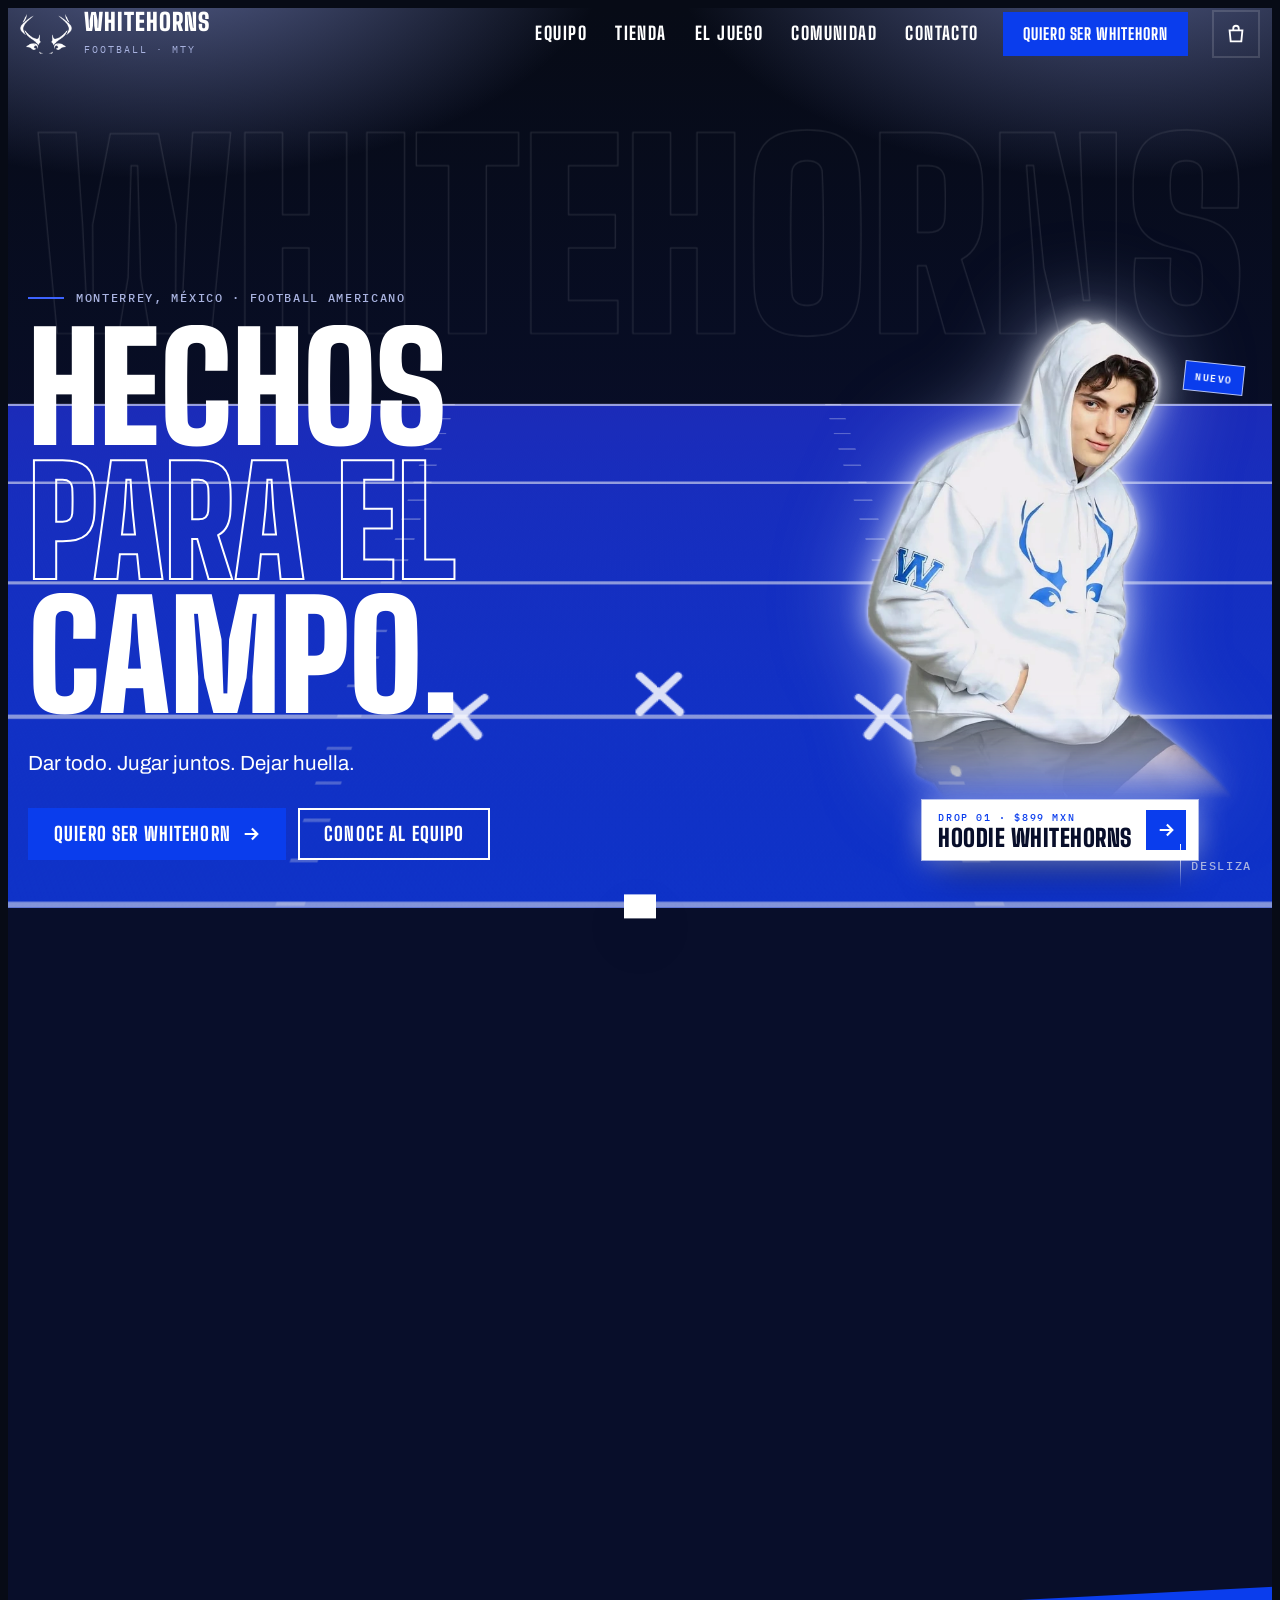
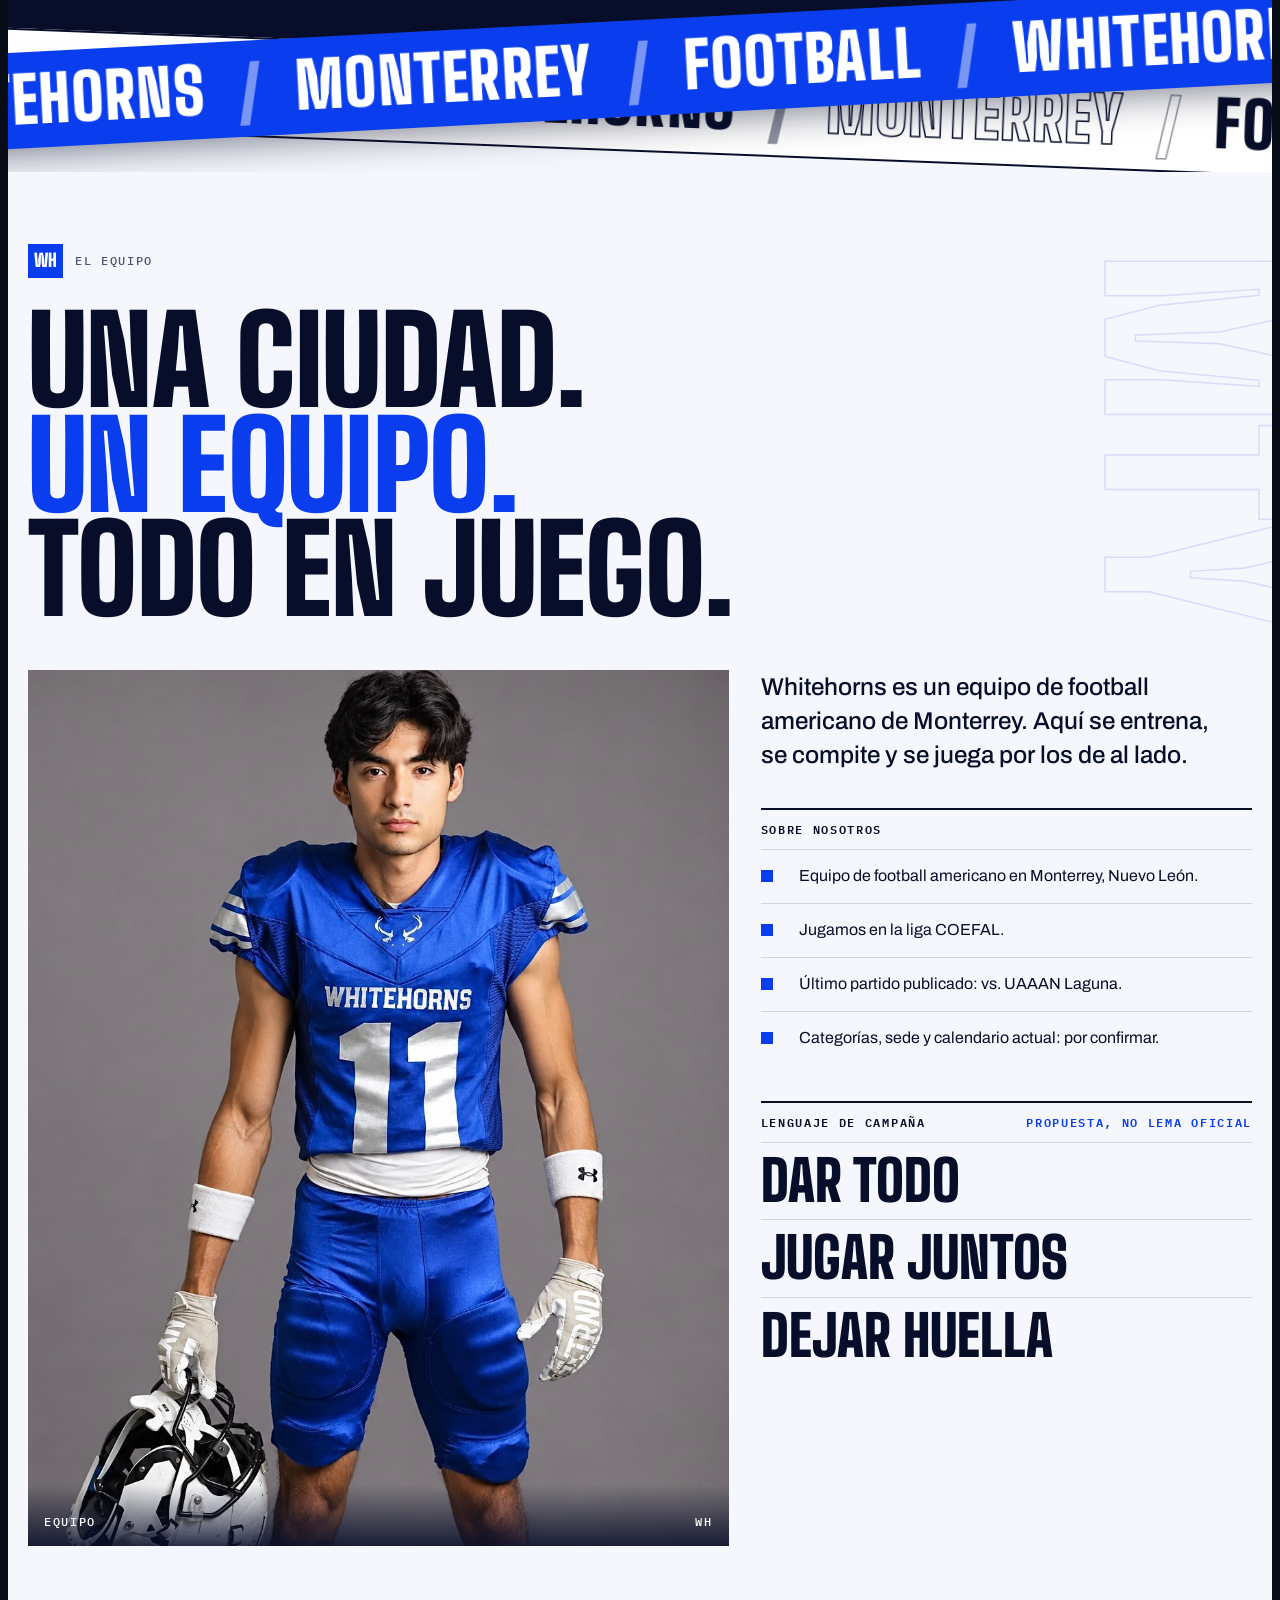
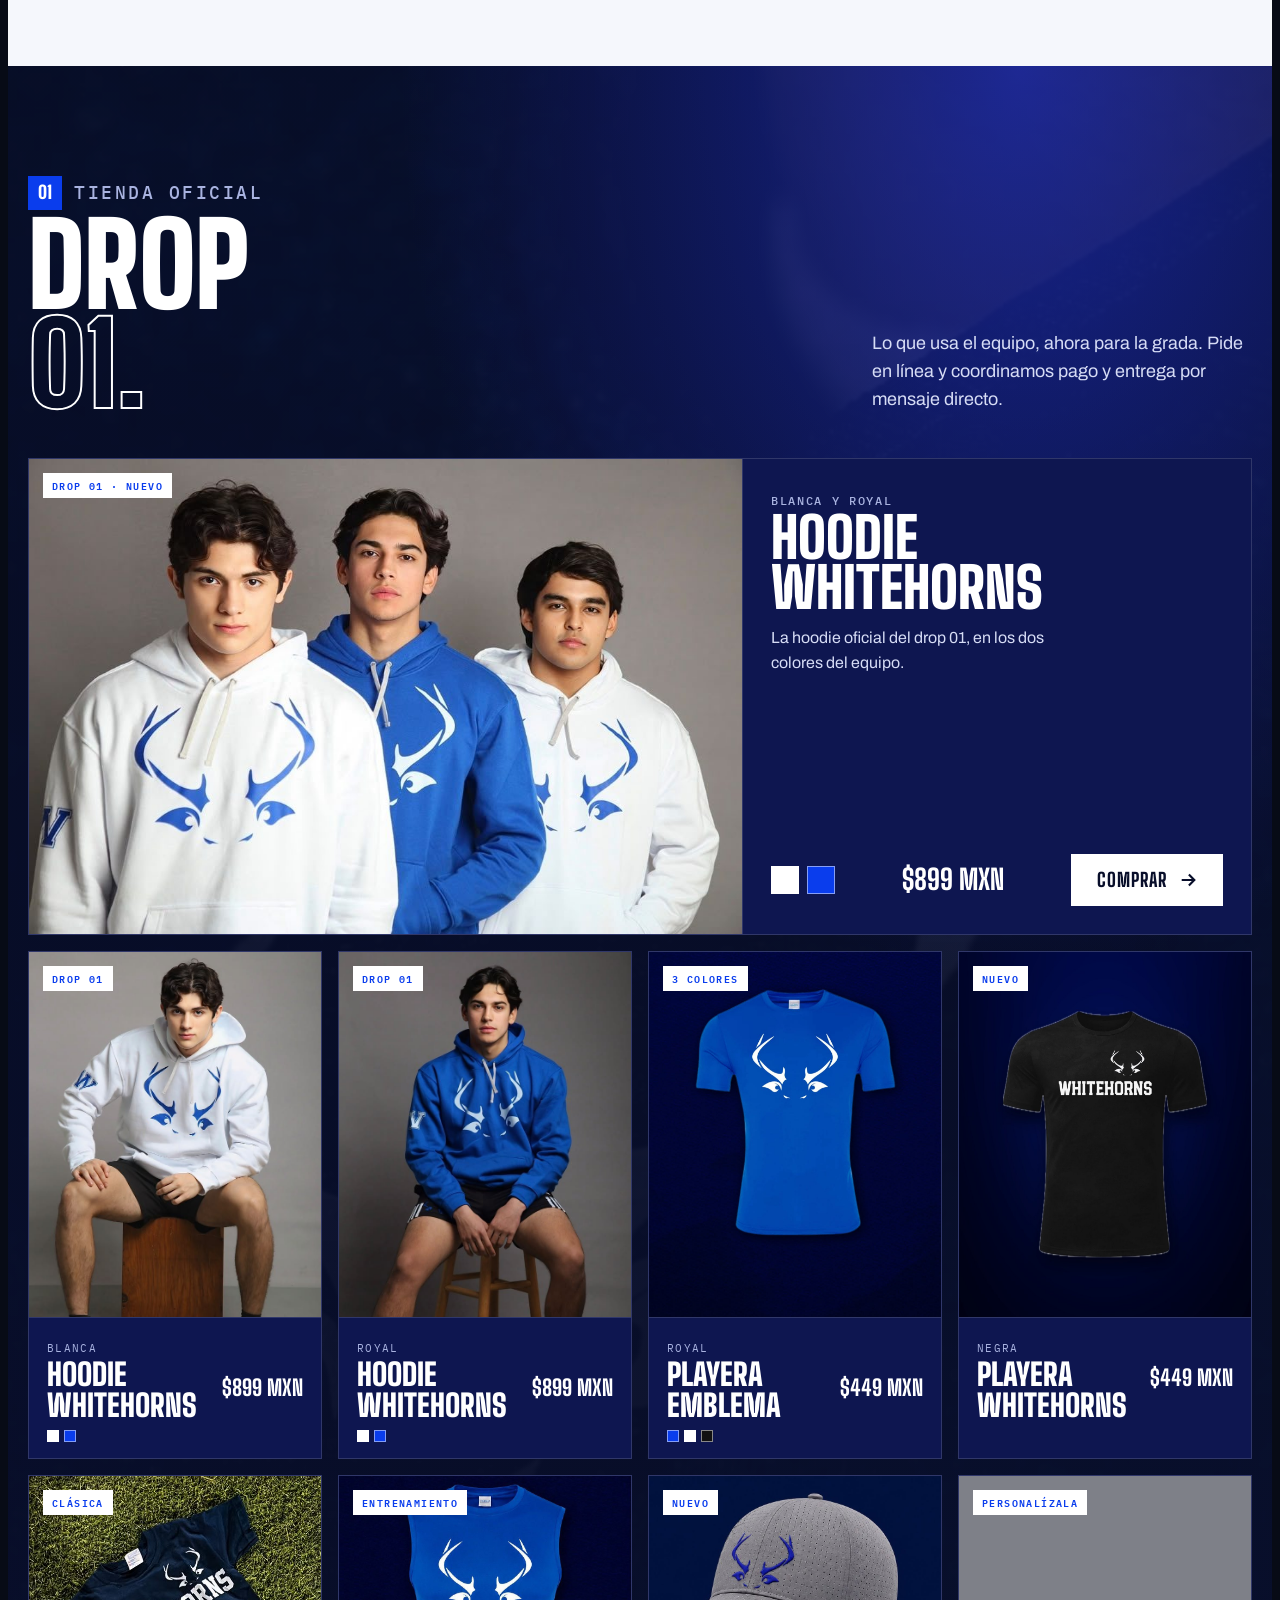
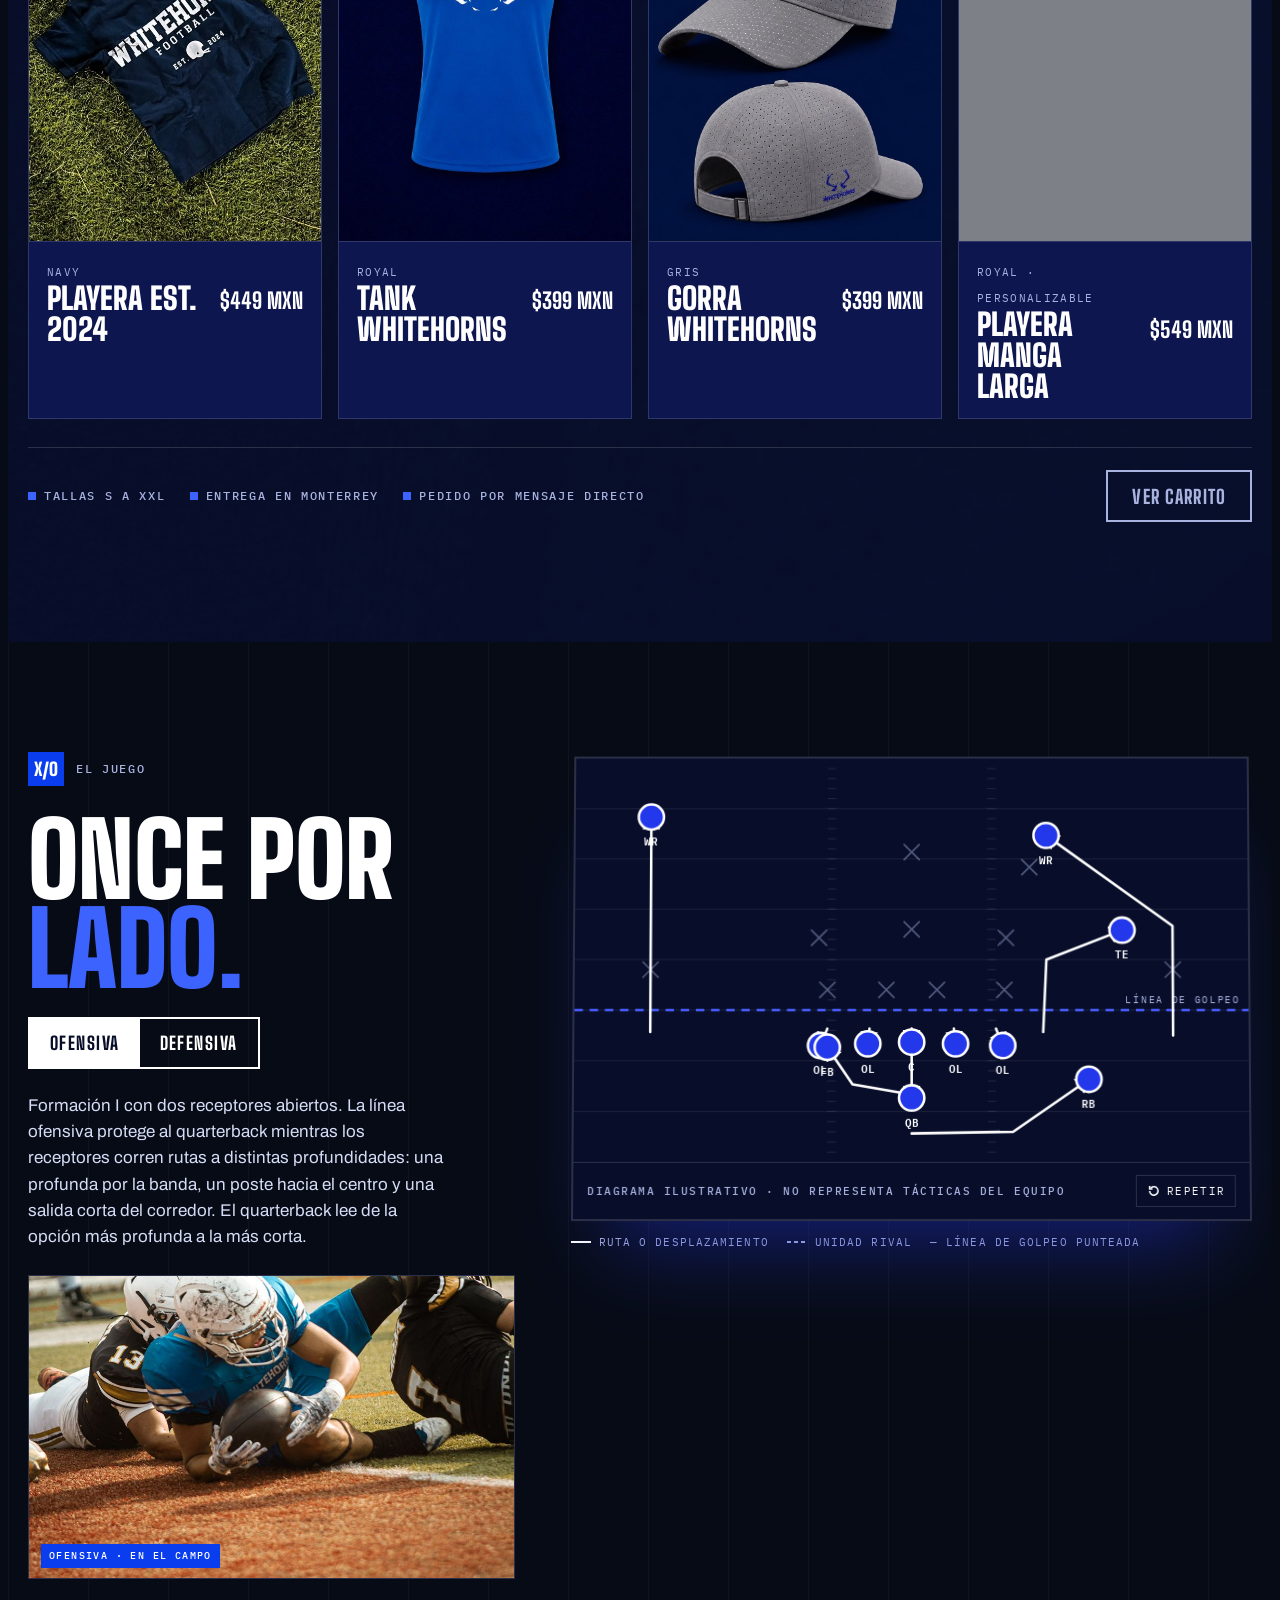
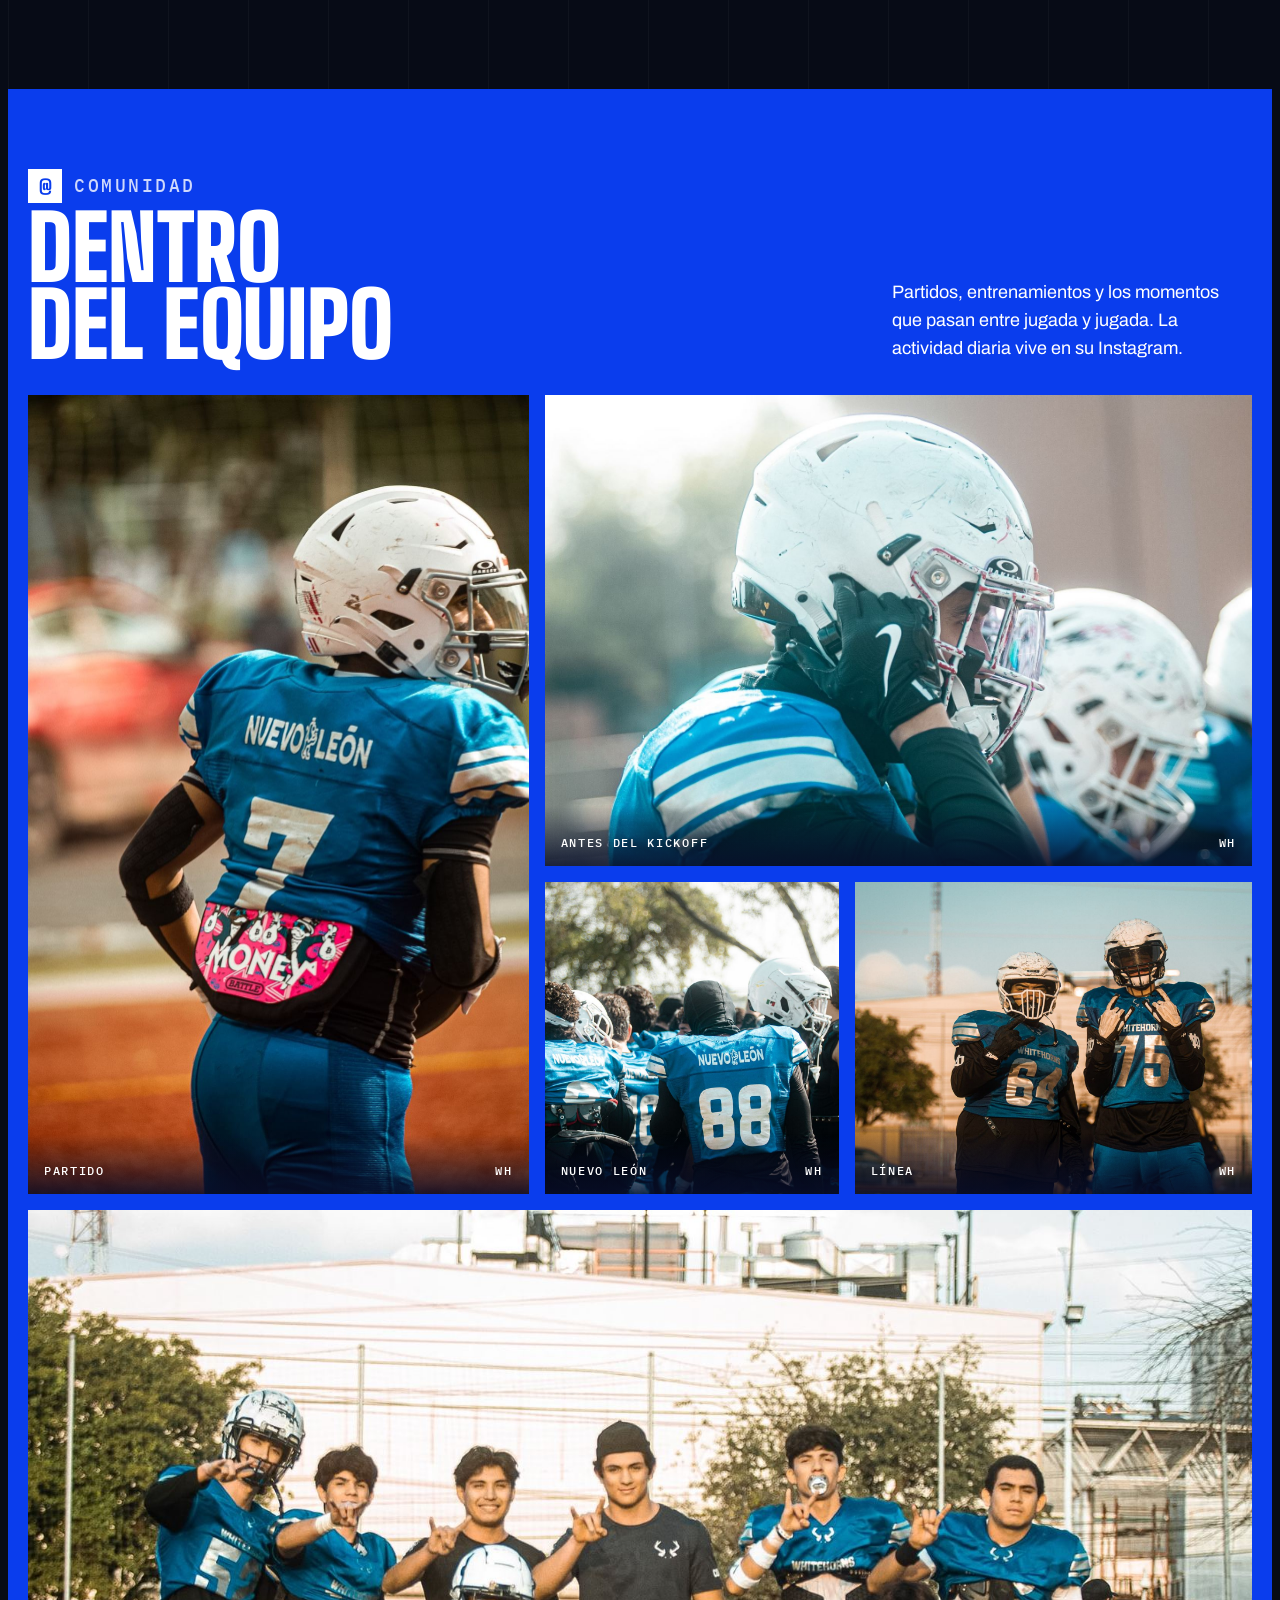
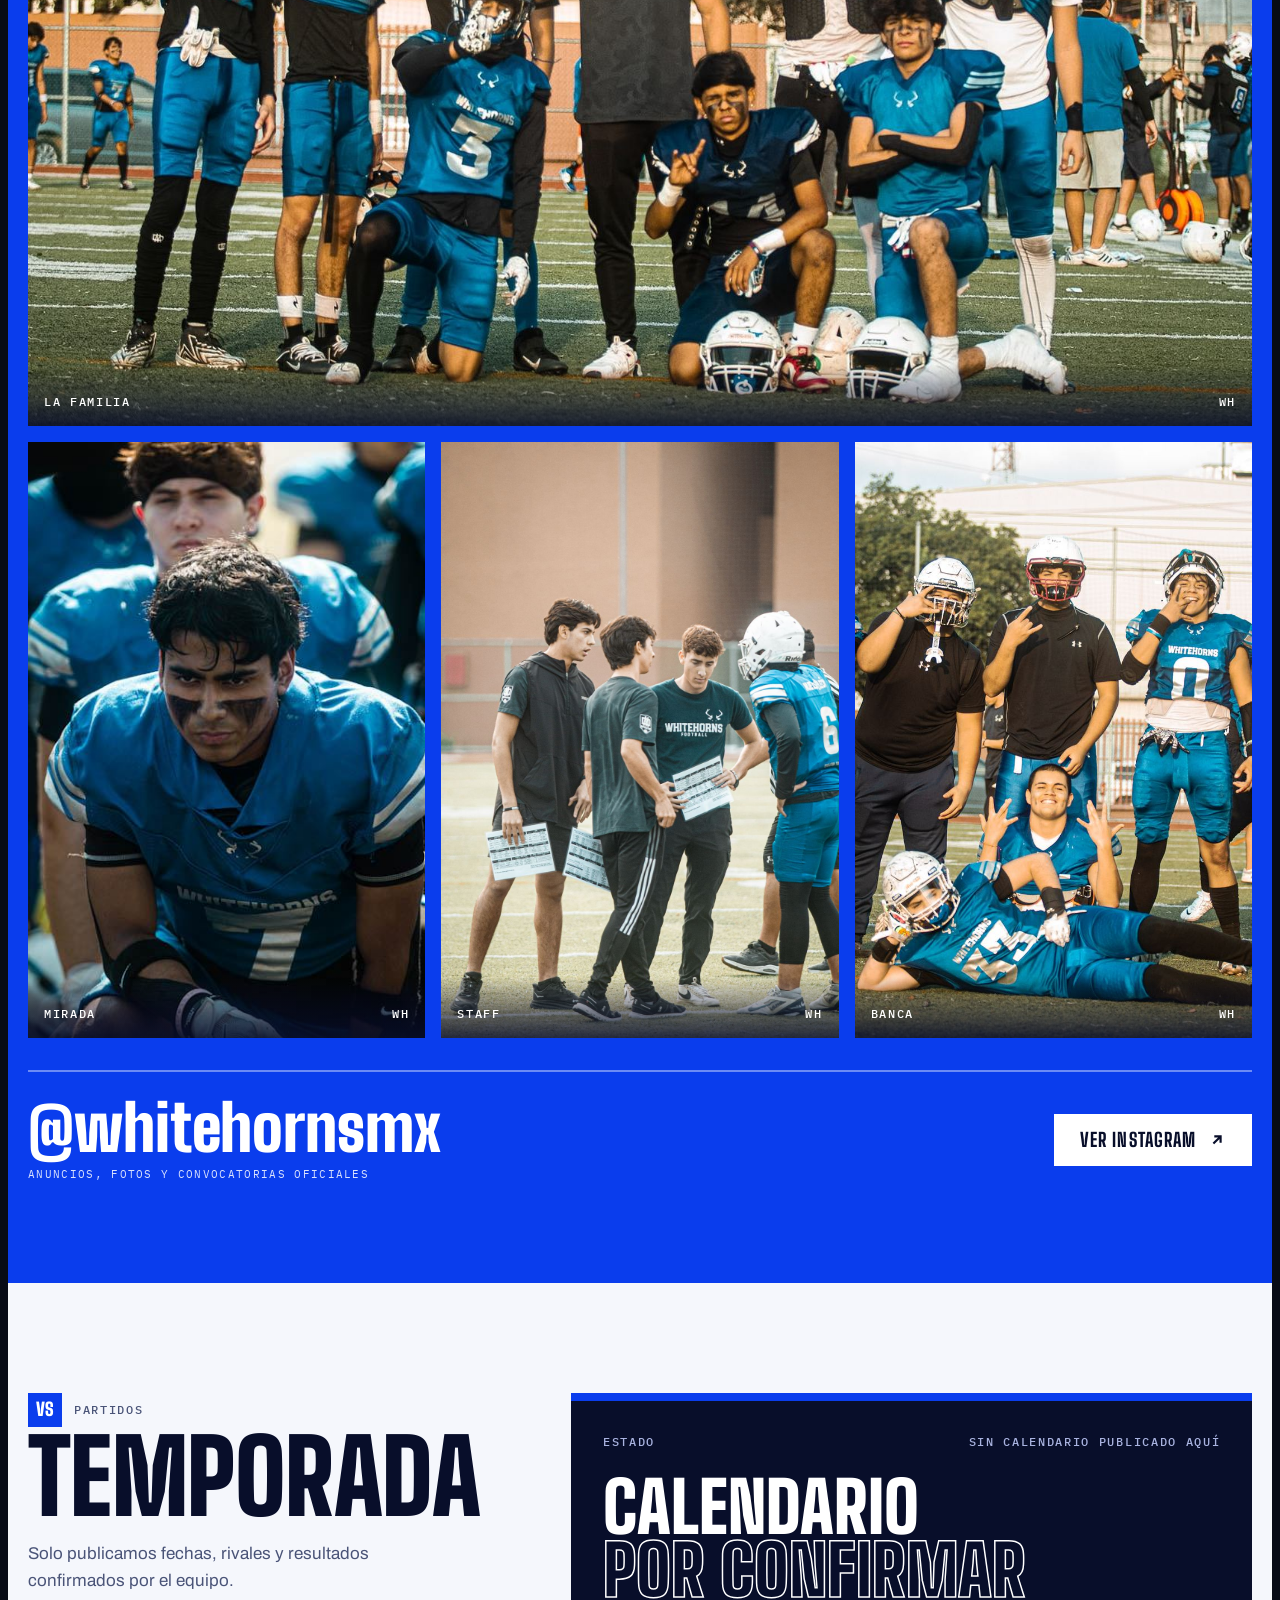
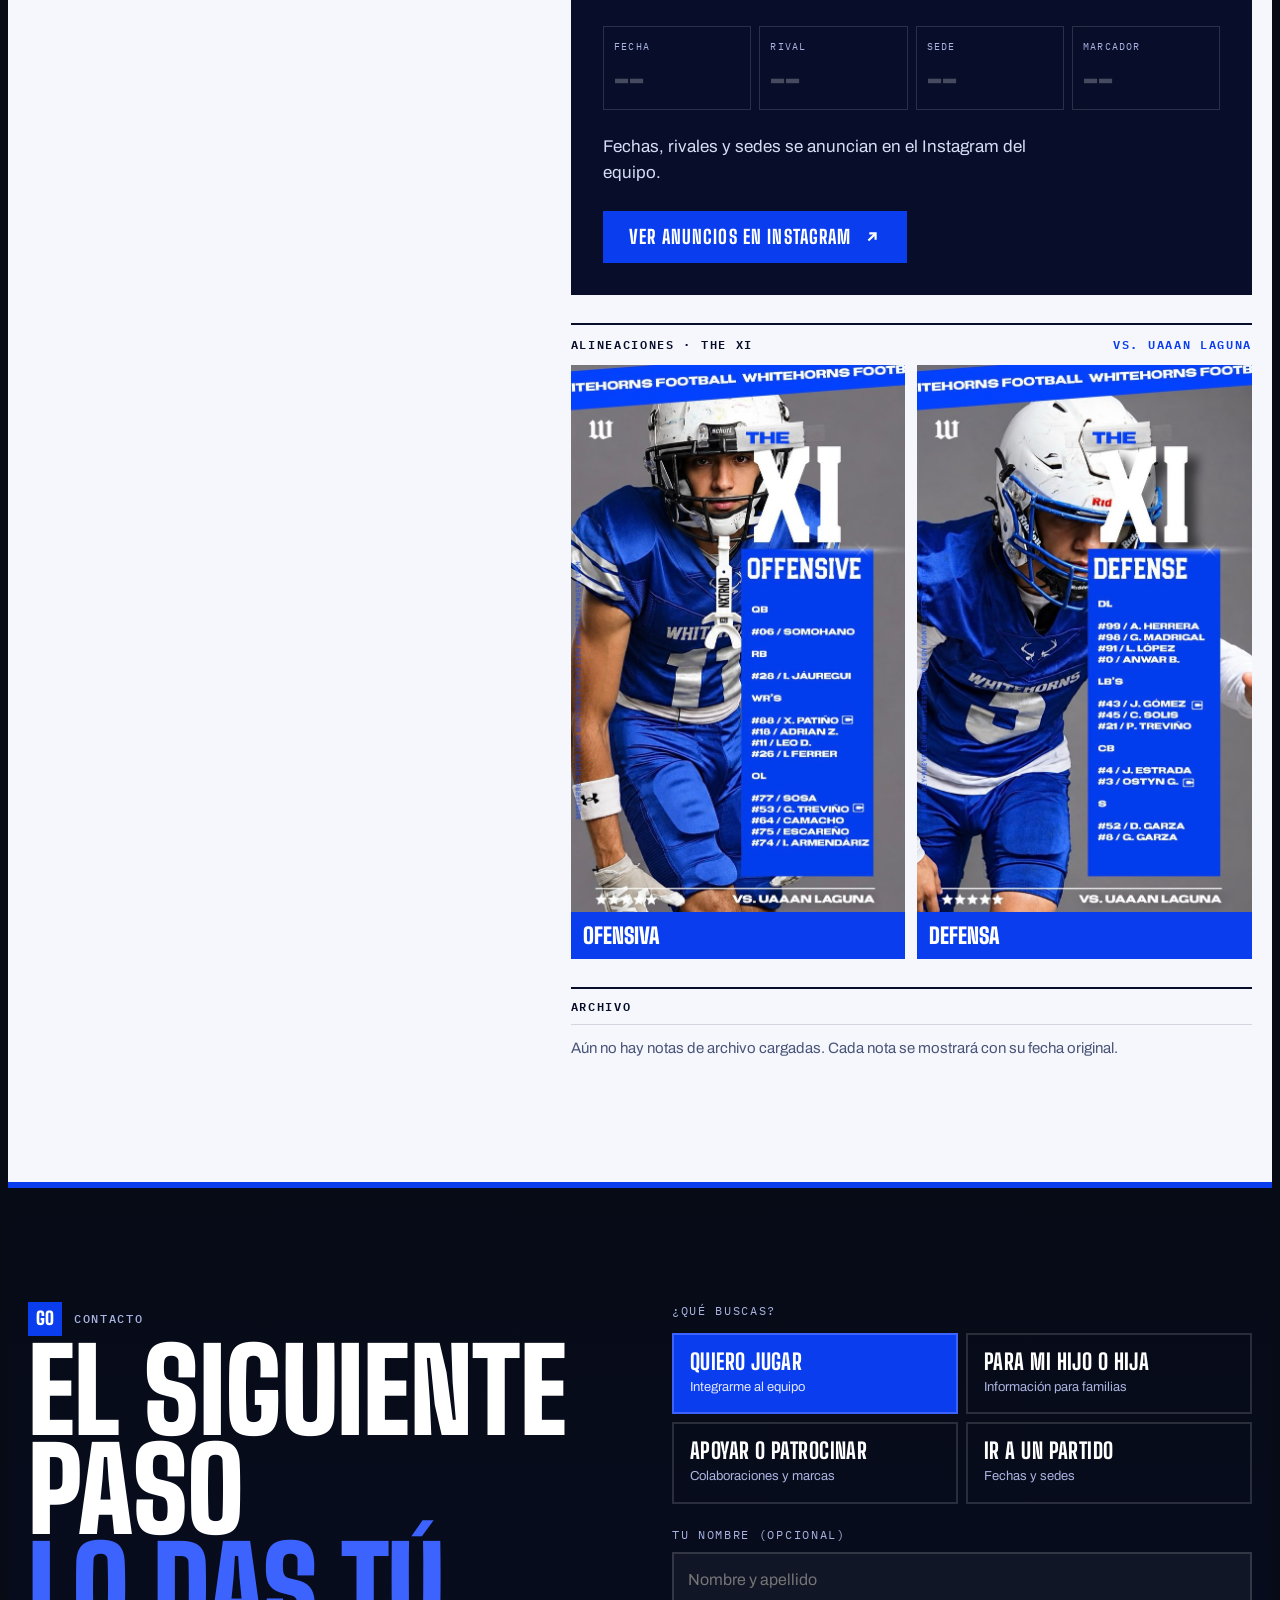
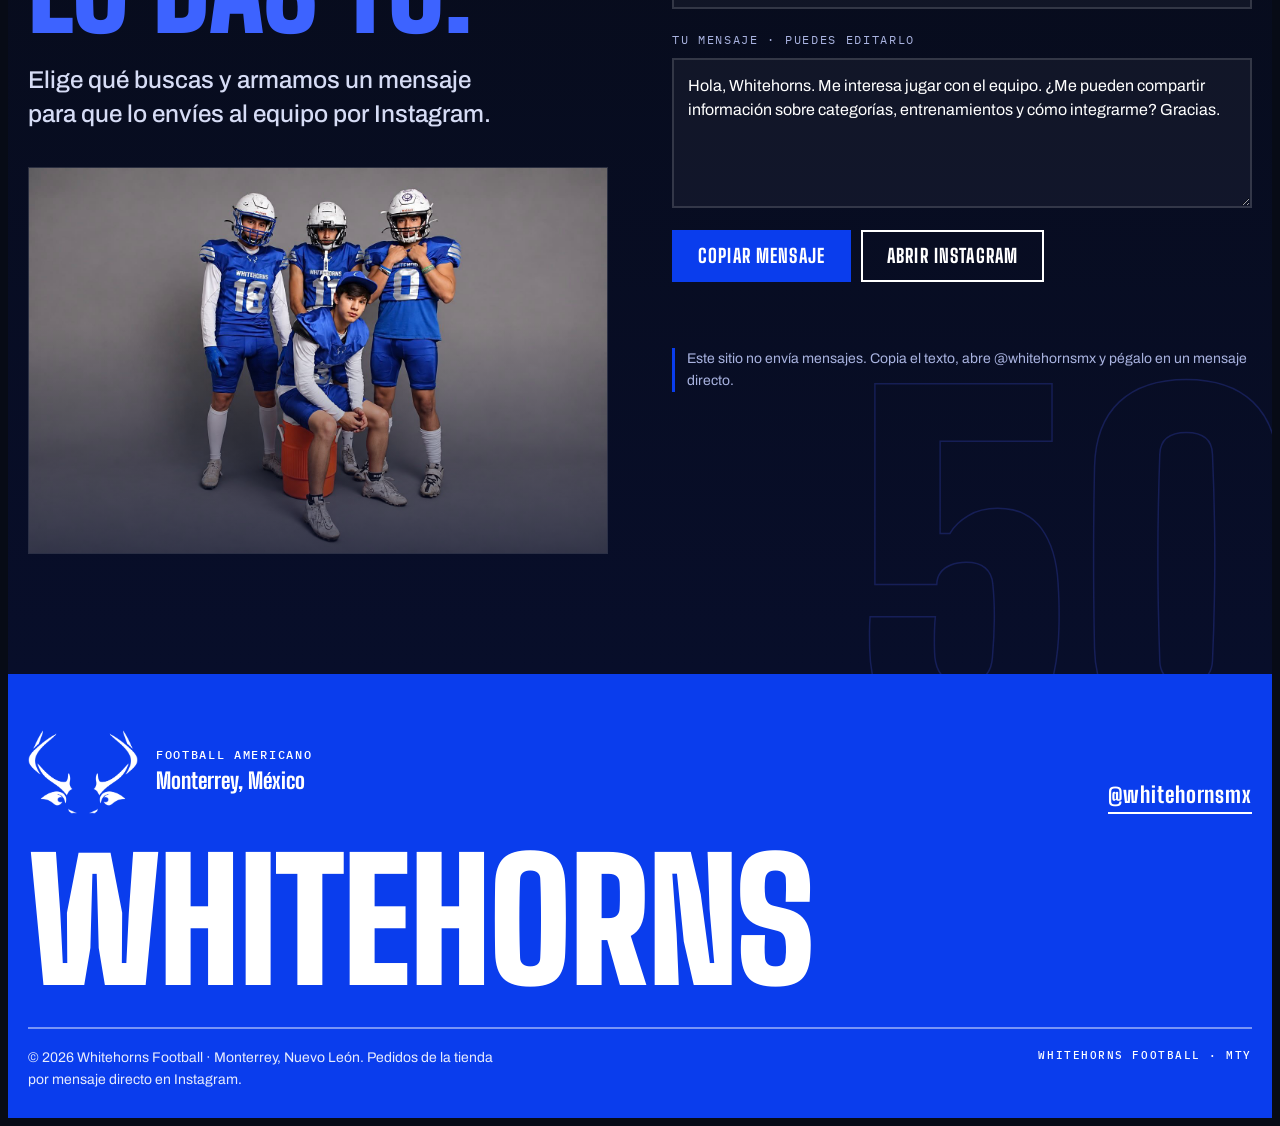
==== commit 147f905a: "Tienda: 10 productos con las fotos de merch y galería de comunidad sin retraso - Hoodie royal y blan" ====
--- a/index.html
+++ b/index.html
@@ -18,8 +18,8 @@
 <link rel="preconnect" href="https://fonts.googleapis.com">
 <link rel="preconnect" href="https://fonts.gstatic.com" crossorigin>
 <link rel="stylesheet" href="https://fonts.googleapis.com/css2?family=Big+Shoulders+Display:wght@700;800;900&family=Archivo:wdth,wght@75..100,400..700&family=IBM+Plex+Mono:wght@500;600&display=swap">
-<link rel="stylesheet" href="assets/site.css?v=8">
-<link rel="stylesheet" href="assets/shop.css?v=8">
+<link rel="stylesheet" href="assets/site.css?v=9">
+<link rel="stylesheet" href="assets/shop.css?v=9">
 </head>
 <body>
 
@@ -206,7 +206,7 @@
       <p class="rv">Partidos, entrenamientos y los momentos que pasan entre jugada y jugada. La actividad diaria vive en su Instagram.</p>
     </div>
     <div class="tilt-scene">
-      <div class="gal tilt-x" data-tilt id="gal"></div>
+      <div class="gal" id="gal"></div>
     </div>
     <div class="ig">
       <div><span class="h" data-c="team.handle">@whitehornsmx</span><small>Anuncios, fotos y convocatorias oficiales</small></div>
@@ -296,7 +296,7 @@
   </div>
 </div>
 
-<script src="assets/shop.js?v=8"></script>
+<script src="assets/shop.js?v=9"></script>
 <script>
 /* ================================================================
    CONTENIDO EDITABLE — reemplaza aquí logo, fotos, textos y datos.
@@ -394,11 +394,13 @@
 
 /* ---------- tienda en home ---------- */
 (function () {
-  const P = WHCart.products, card = (p, cls, flag) => `
+  const P = WHCart.products, byId = WHCart.byId;
+  const sw = p => { const sib = P.filter(x => x.name === p.name); return sib.length > 1 ? `<span class="dots-c" aria-label="${sib.length} colores">${sib.map(x => `<i style="background:${x.swatch}"></i>`).join("")}</span>` : ""; };
+  const card = (p, cls, flag) => `
     <a class="pcard ${cls}" href="producto.html?p=${p.id}">
       ${flag ? `<span class="flag">${esc(flag)}</span>` : ""}
       <span class="pimg r45"><img src="${esc(p.images[0].src)}" alt="${esc(p.images[0].alt)}" loading="lazy" decoding="async"></span>
-      <span class="pinfo"><span><small>${esc(p.variant)}</small><b>${esc(p.name)}</b></span><span class="pp">${WHCart.money(p.price)}</span></span>
+      <span class="pinfo"><span><small>${esc(p.variant)}</small><b>${esc(p.name)}</b>${sw(p)}</span><span class="pp">${WHCart.money(p.price)}</span></span>
     </a>`;
   $("#shopBanner").innerHTML = `
     <a class="pcard banner" href="producto.html?p=hoodie-blanca">
@@ -409,7 +411,10 @@
         <span class="bfoot"><span class="sw" aria-hidden="true"><i style="background:#fff"></i><i style="background:#0A3DED"></i></span><span class="pp">${WHCart.money(P[0].price)}</span><span class="btn btn-white">Comprar ${'<svg viewBox="0 0 20 20" fill="none" stroke="currentColor" stroke-width="2.4"><path d="M3 10h13M11 4l6 6-6 6"/></svg>'}</span></span>
       </span>
     </a>`;
-  $("#shopGrid").innerHTML = card(P[0], "", "Blanca") + card(P[1], "", "Royal") + card(P[2], "", "Personalízala");
+  $("#shopGrid").innerHTML = [
+    ["hoodie-blanca", "Drop 01"], ["hoodie-royal", "Drop 01"], ["playera-emblema-royal", "3 colores"], ["playera-whitehorns", "Nuevo"],
+    ["playera-est-2024", "Clásica"], ["tank-royal", "Entrenamiento"], ["gorra", "Nuevo"], ["manga-larga", "Personalízala"]
+  ].map(([id, f]) => card(byId(id), "", f)).join("");
   $$("[data-drop-price]").forEach(e => e.textContent = WHCart.money(P[0].price));
 })();
 
--- a/assets/site.css
+++ b/assets/site.css
@@ -227,9 +227,9 @@
 
 /* GALLERY (royal) */
 .on-royal{background:var(--royal);color:var(--white)}
-.comm{padding-block:110px 120px;overflow:hidden}
-.comm .head{display:flex;justify-content:space-between;align-items:flex-end;gap:24px 40px;flex-wrap:wrap;margin-bottom:48px}
-.comm h2{font-size:clamp(56px,9vw,144px)}
+.comm{padding-block:80px 100px;overflow:hidden}
+.comm .head{display:flex;justify-content:space-between;align-items:flex-end;gap:16px 40px;flex-wrap:wrap;margin-bottom:32px}
+.comm h2{font-size:clamp(52px,7vw,112px)}
 .comm .head p{max-width:36ch;font-size:18px}
 .comm .head .kicker{color:rgba(255,255,255,.8)}
 .comm .head .kicker b{background:var(--white);color:var(--royal)}
--- a/assets/shop.css
+++ b/assets/shop.css
@@ -46,14 +46,18 @@
 }
 
 /* ---------- SECCIÓN TIENDA (home) ---------- */
-.shop{padding-block:110px 120px;position:relative;overflow:hidden;background:var(--navy);color:var(--white)}
+.shop{padding-block:110px 120px;position:relative;overflow:hidden;color:var(--white);background:linear-gradient(180deg,rgba(8,14,42,.86),rgba(8,14,42,.97) 55%),url(shop/textura-jersey.jpg) center 30%/cover var(--navy)}
 .shop::before{content:"";position:absolute;inset:0;background:radial-gradient(70% 60% at 80% 0%,rgba(36,56,235,.55),transparent 70%);pointer-events:none}
 .shop .wrap{position:relative}
 .shop .head{display:flex;justify-content:space-between;align-items:flex-end;gap:24px 40px;flex-wrap:wrap;margin-bottom:44px}
 .shop h2{font-size:clamp(56px,9vw,144px)}
 .shop h2 span{color:transparent;-webkit-text-stroke:2px var(--white)}
 .shop .head p{max-width:38ch;color:#D6DCF5;font-size:18px}
-.shop-grid{display:grid;grid-template-columns:repeat(3,minmax(0,1fr));gap:16px}
+.shop-grid{display:grid;grid-template-columns:repeat(4,minmax(0,1fr));gap:16px}
+.dots-c{display:flex;gap:5px;margin-top:8px}.dots-c i{width:12px;height:12px;border:1px solid rgba(255,255,255,.5)}
+.pcard .pinfo{align-items:flex-end}
+.shop-grid .pinfo b{font-size:clamp(20px,1.8vw,26px)}
+.shop-grid .pinfo .pp{font-size:18px}
 .pcard .pimg.r45{flex:none;aspect-ratio:4/5;min-height:0}
 .pcard .pimg.r45 img{object-position:50% 18%}
 .pcard.banner{display:grid;grid-template-columns:minmax(0,7fr) minmax(0,5fr);margin-bottom:16px}
@@ -79,8 +83,9 @@
 .shop-foot ul{list-style:none;margin:0;padding:0;display:flex;flex-wrap:wrap;gap:8px 24px}
 .shop-foot li{display:flex;align-items:center;gap:8px}
 .shop-foot li::before{content:"";width:8px;height:8px;background:var(--royal-hi)}
+@media (max-width:1100px) and (min-width:901px){.shop-grid{grid-template-columns:repeat(3,minmax(0,1fr))}}
 @media (max-width:900px){
-  .shop-grid{grid-template-columns:none;grid-auto-flow:column;grid-auto-columns:72%;overflow-x:auto;scroll-snap-type:x mandatory;
+  .shop-grid{grid-template-columns:none;grid-auto-flow:column;grid-auto-columns:64%;overflow-x:auto;scroll-snap-type:x mandatory;
     margin-inline:calc(-1 * max(20px,env(safe-area-inset-left,0px)));padding-inline:max(20px,env(safe-area-inset-left,0px));scroll-padding-inline:max(20px,env(safe-area-inset-left,0px));padding-bottom:6px;scrollbar-width:none}
   .shop-grid::-webkit-scrollbar{display:none}
   .shop-grid .pcard{scroll-snap-align:start}
@@ -186,7 +191,8 @@
 .howbuy b{font-family:var(--f-display);font-weight:900;font-size:22px;text-transform:uppercase}
 .more{margin-top:96px}
 .more h2{font-size:clamp(44px,6vw,88px);margin-bottom:28px}
-.more-grid{display:grid;grid-template-columns:repeat(2,minmax(0,1fr));gap:16px}
+.more-grid{display:grid;grid-template-columns:repeat(4,minmax(0,1fr));gap:16px}
+@media (max-width:900px){.more-grid{grid-template-columns:repeat(2,minmax(0,1fr))}}
 .more-grid .pcard{background:var(--navy)}
 .more-grid .pcard .pimg{aspect-ratio:4/5;min-height:0;flex:none}
 .more-grid .pcard .pimg img{object-position:50% 20%}
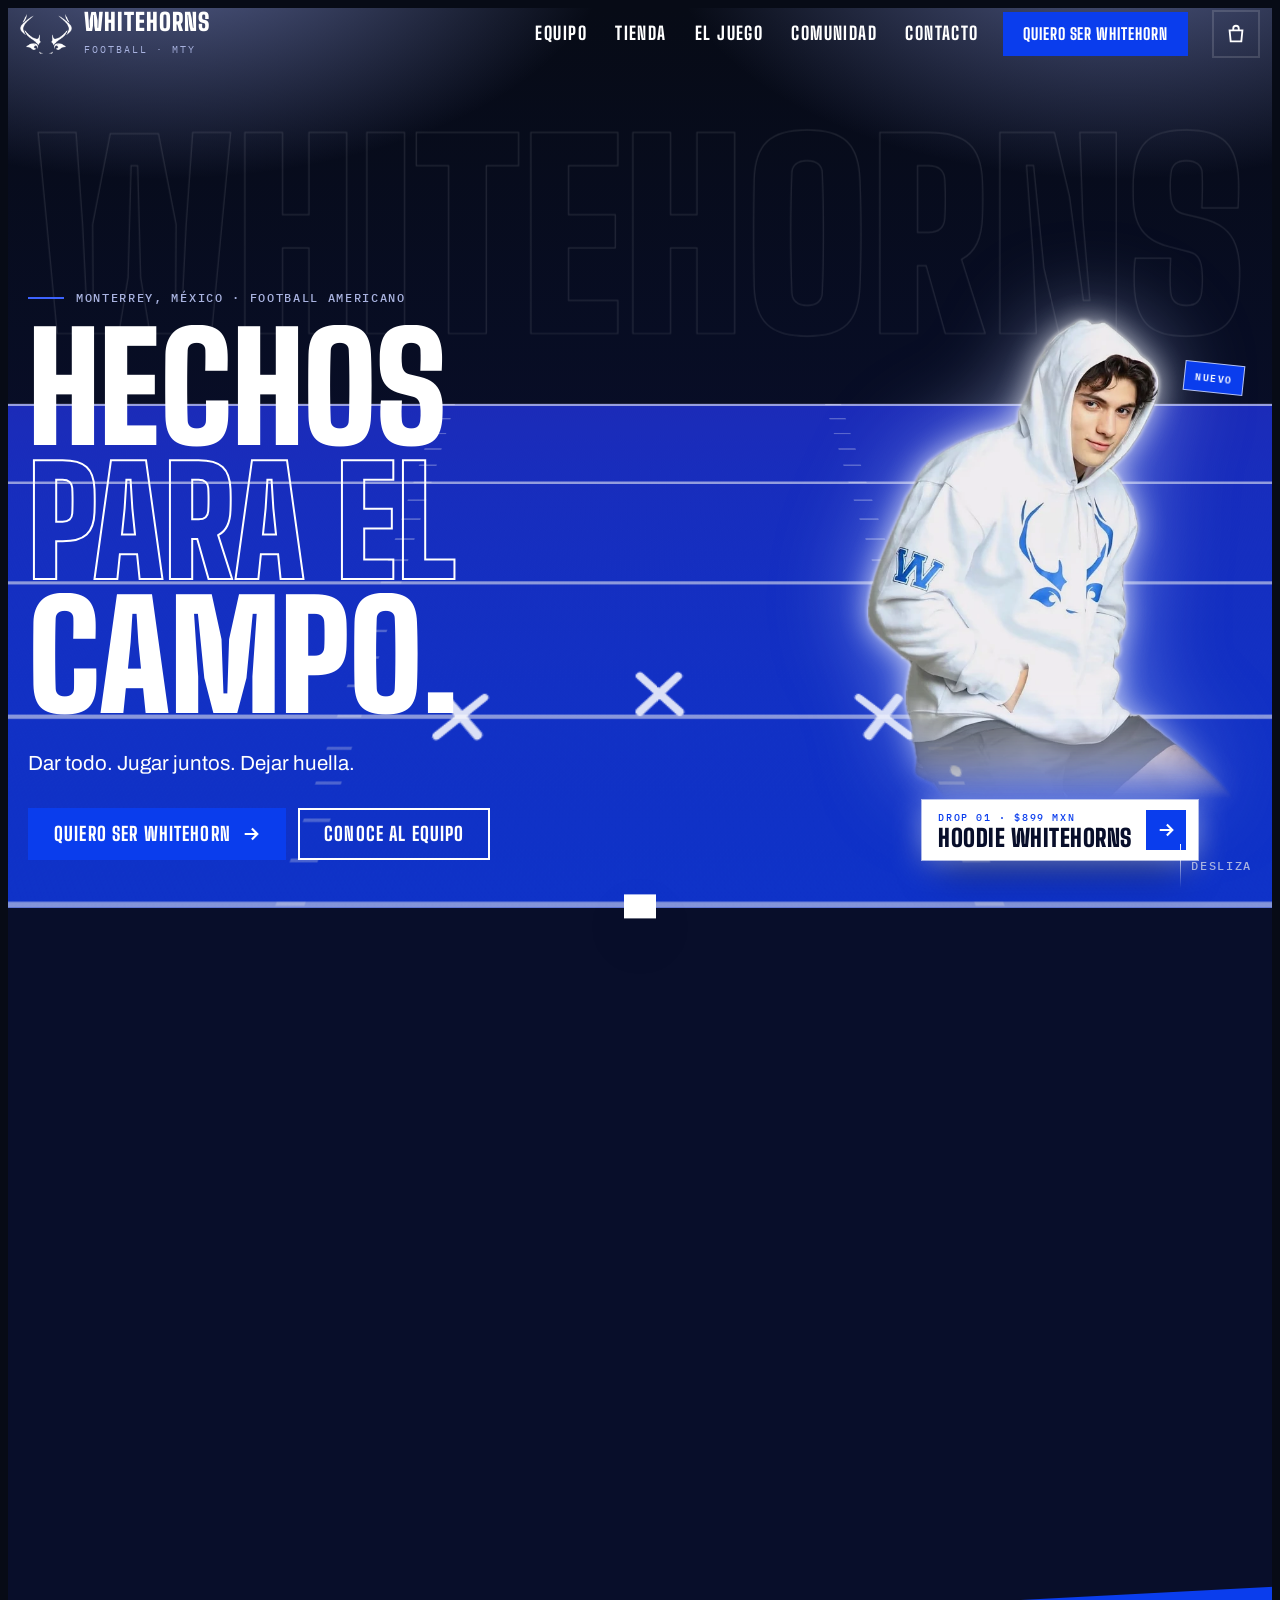
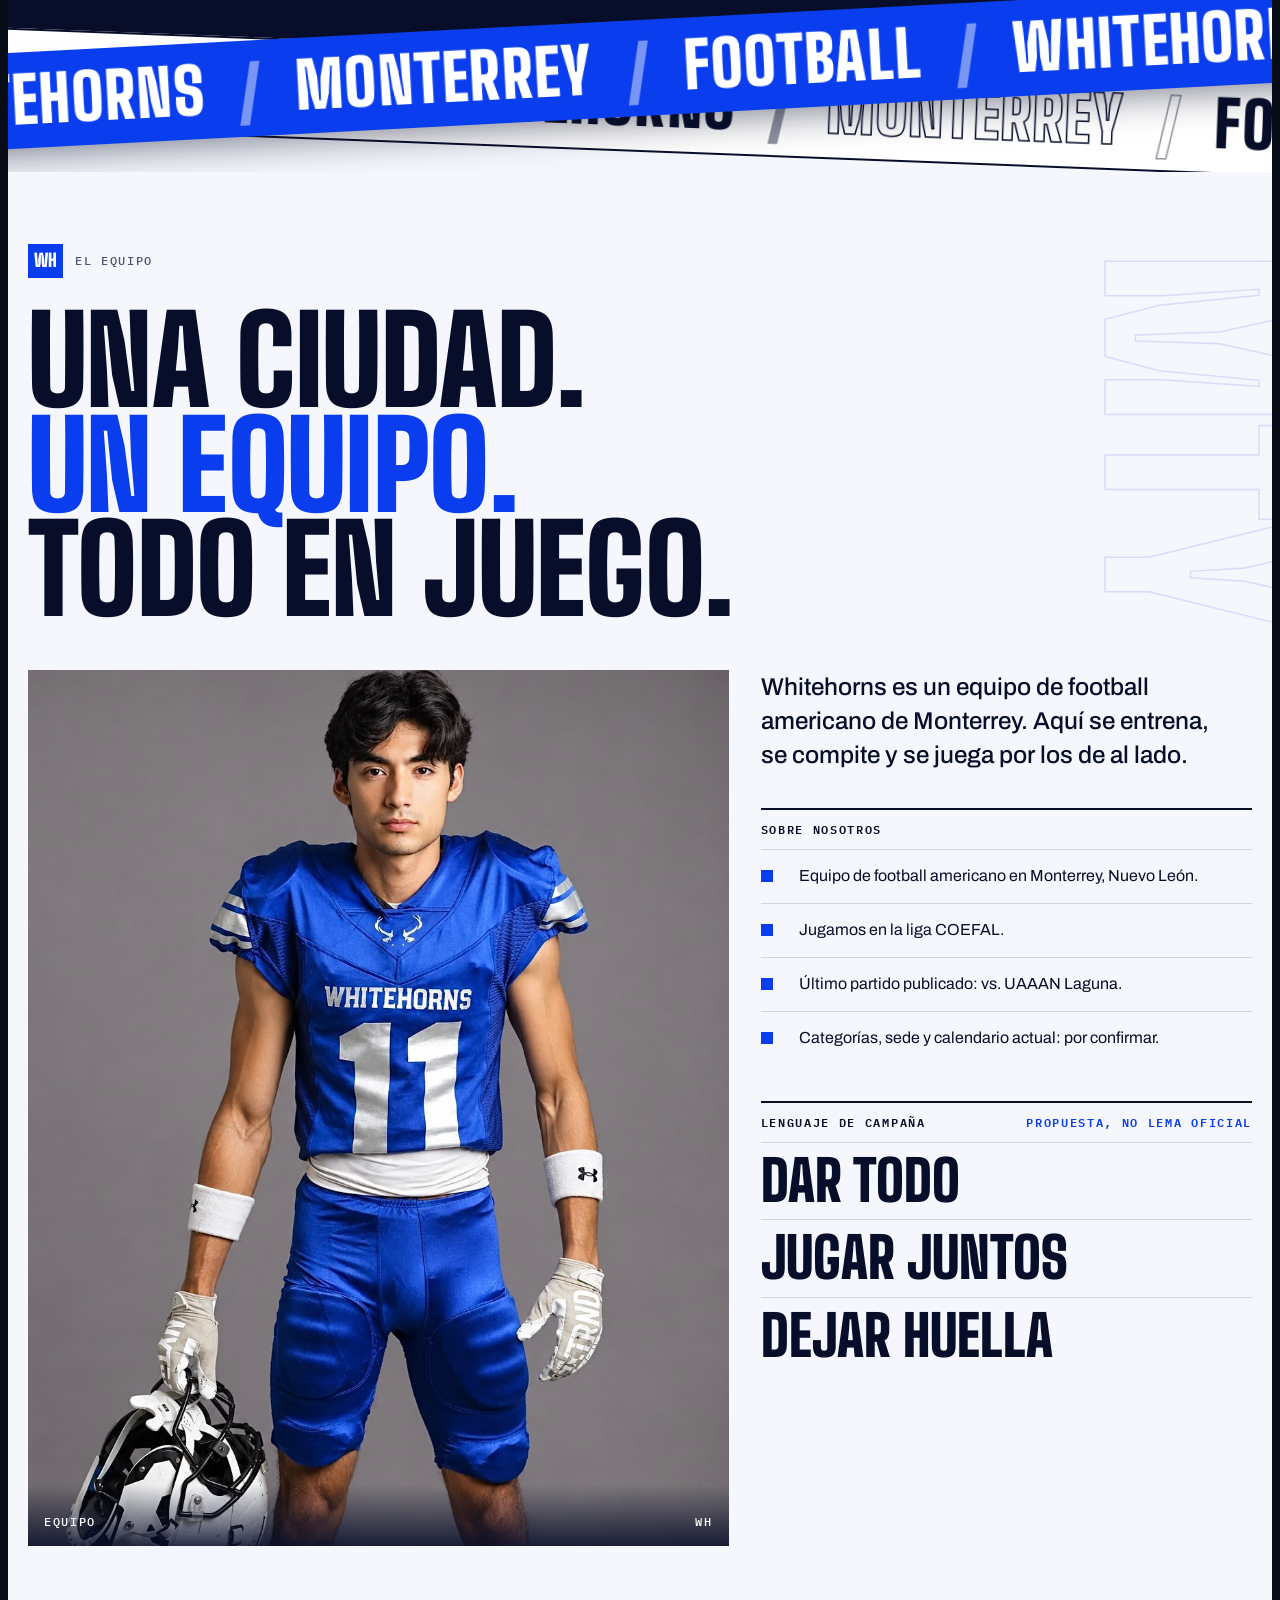
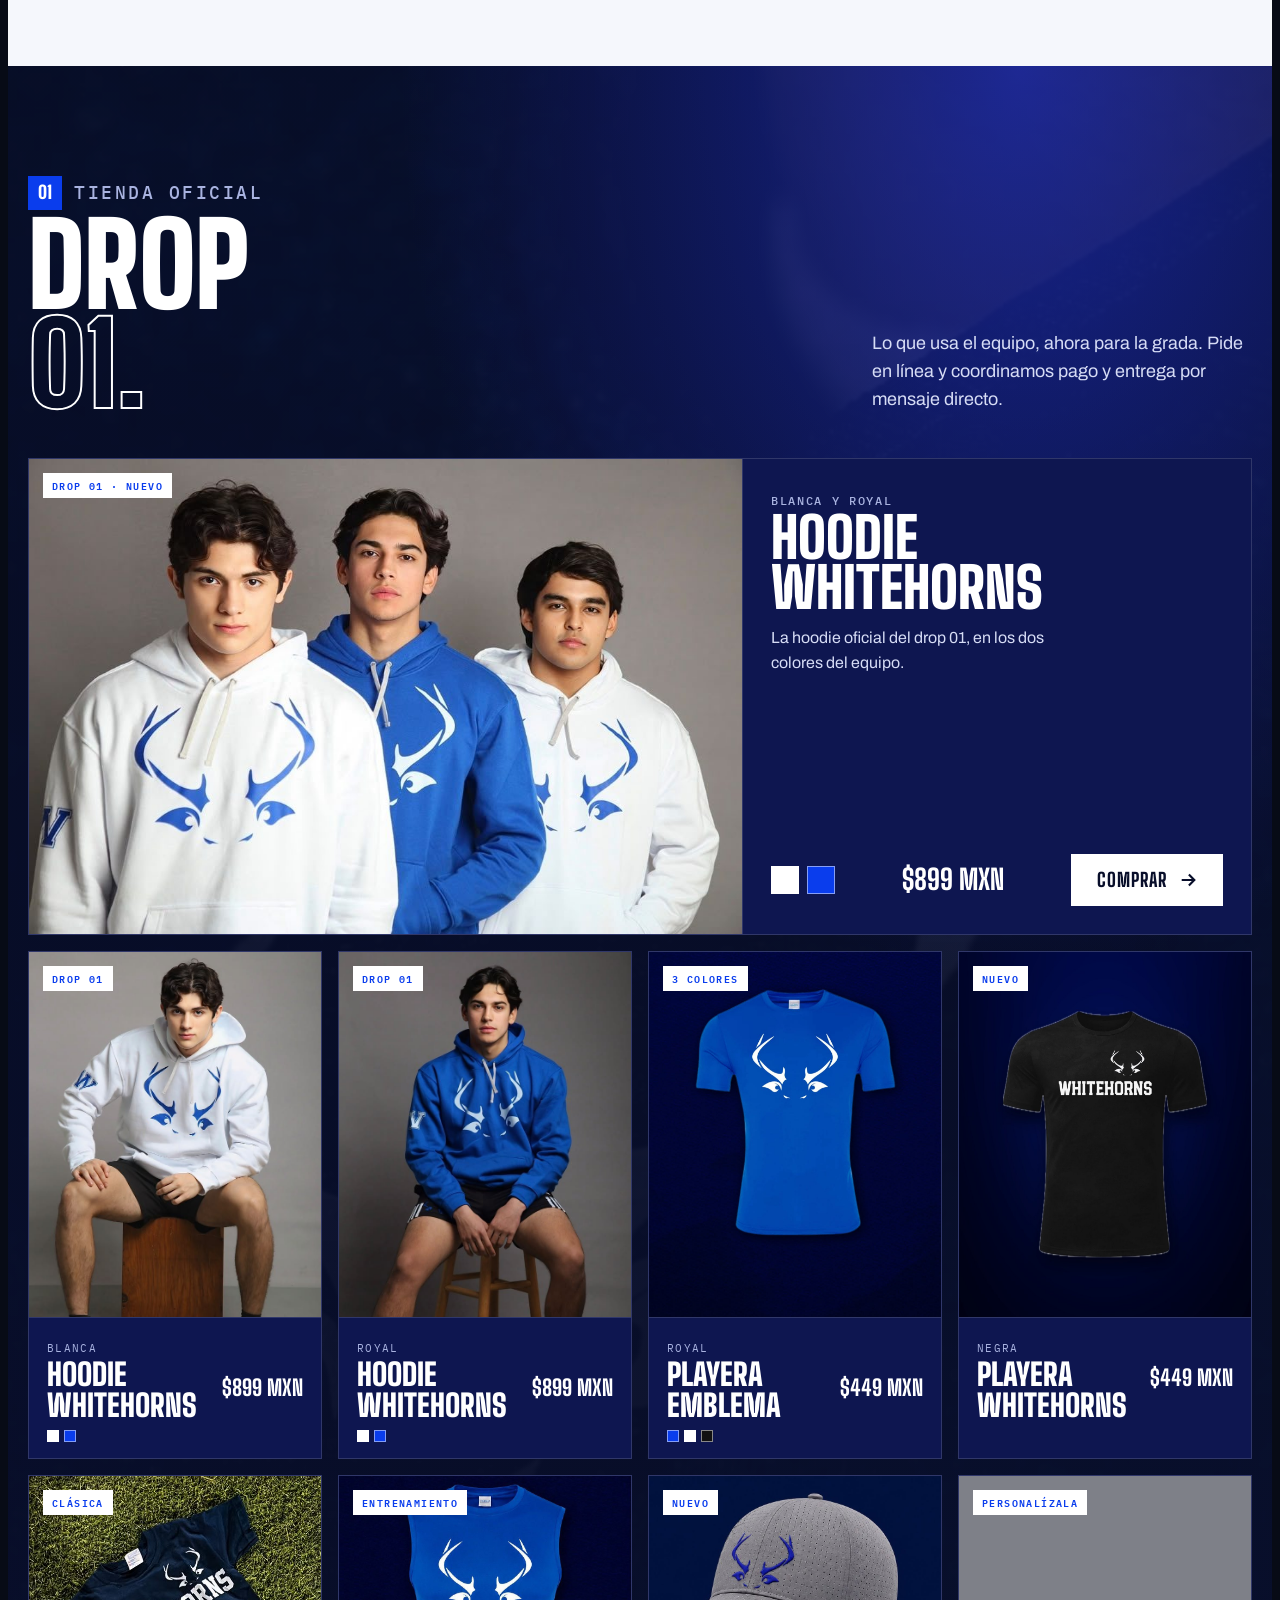
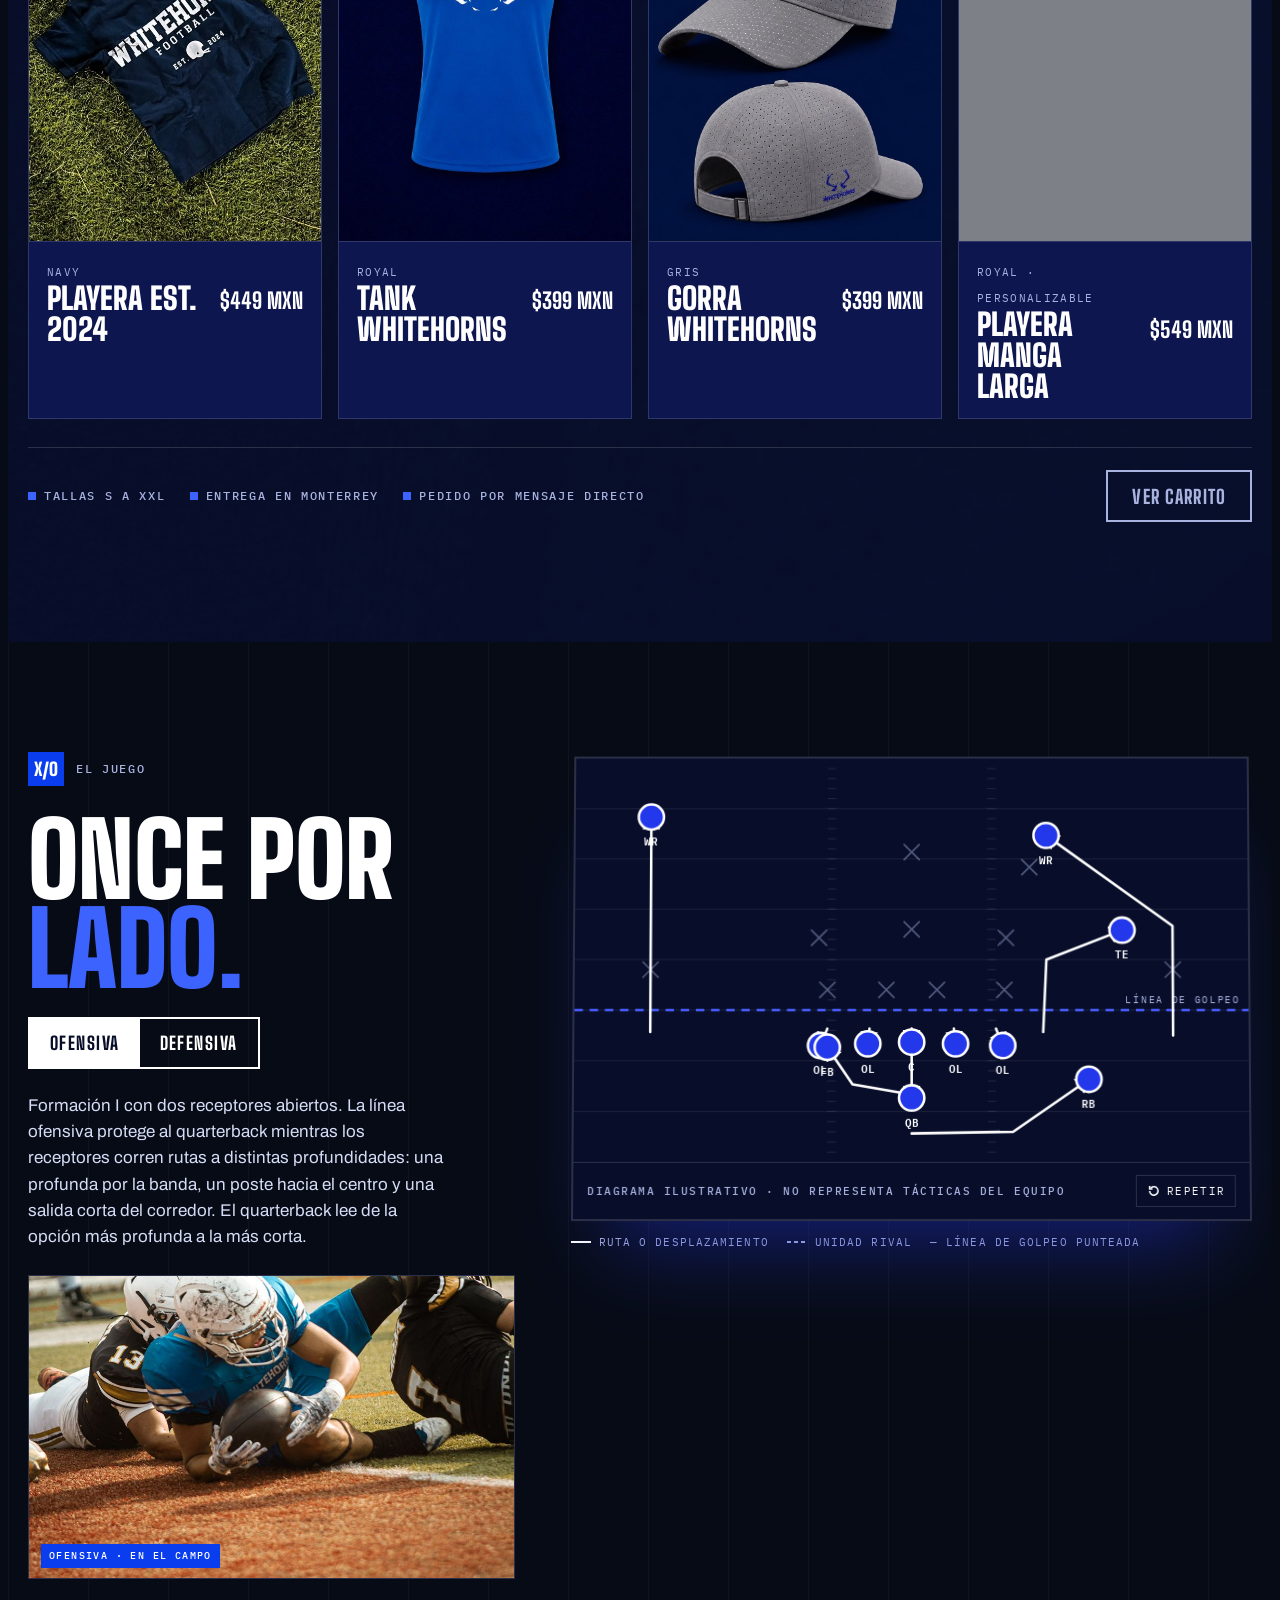
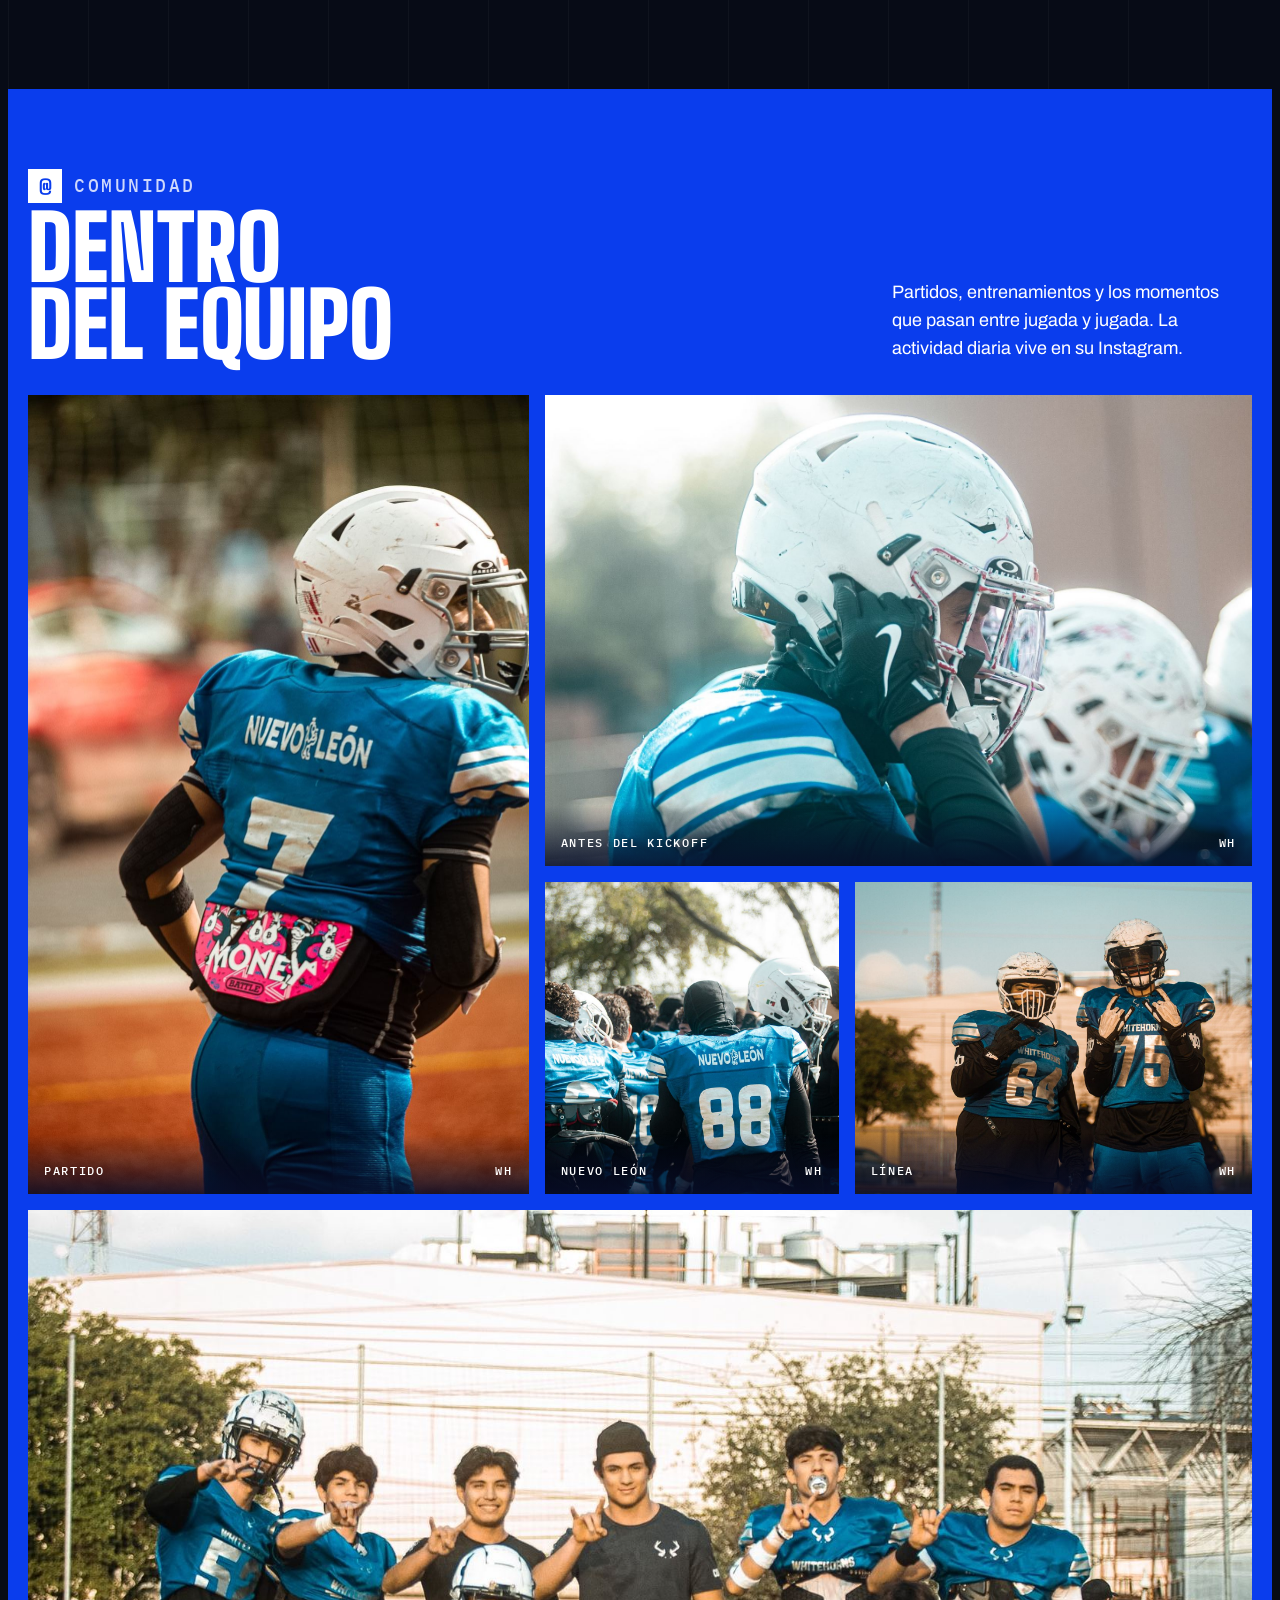
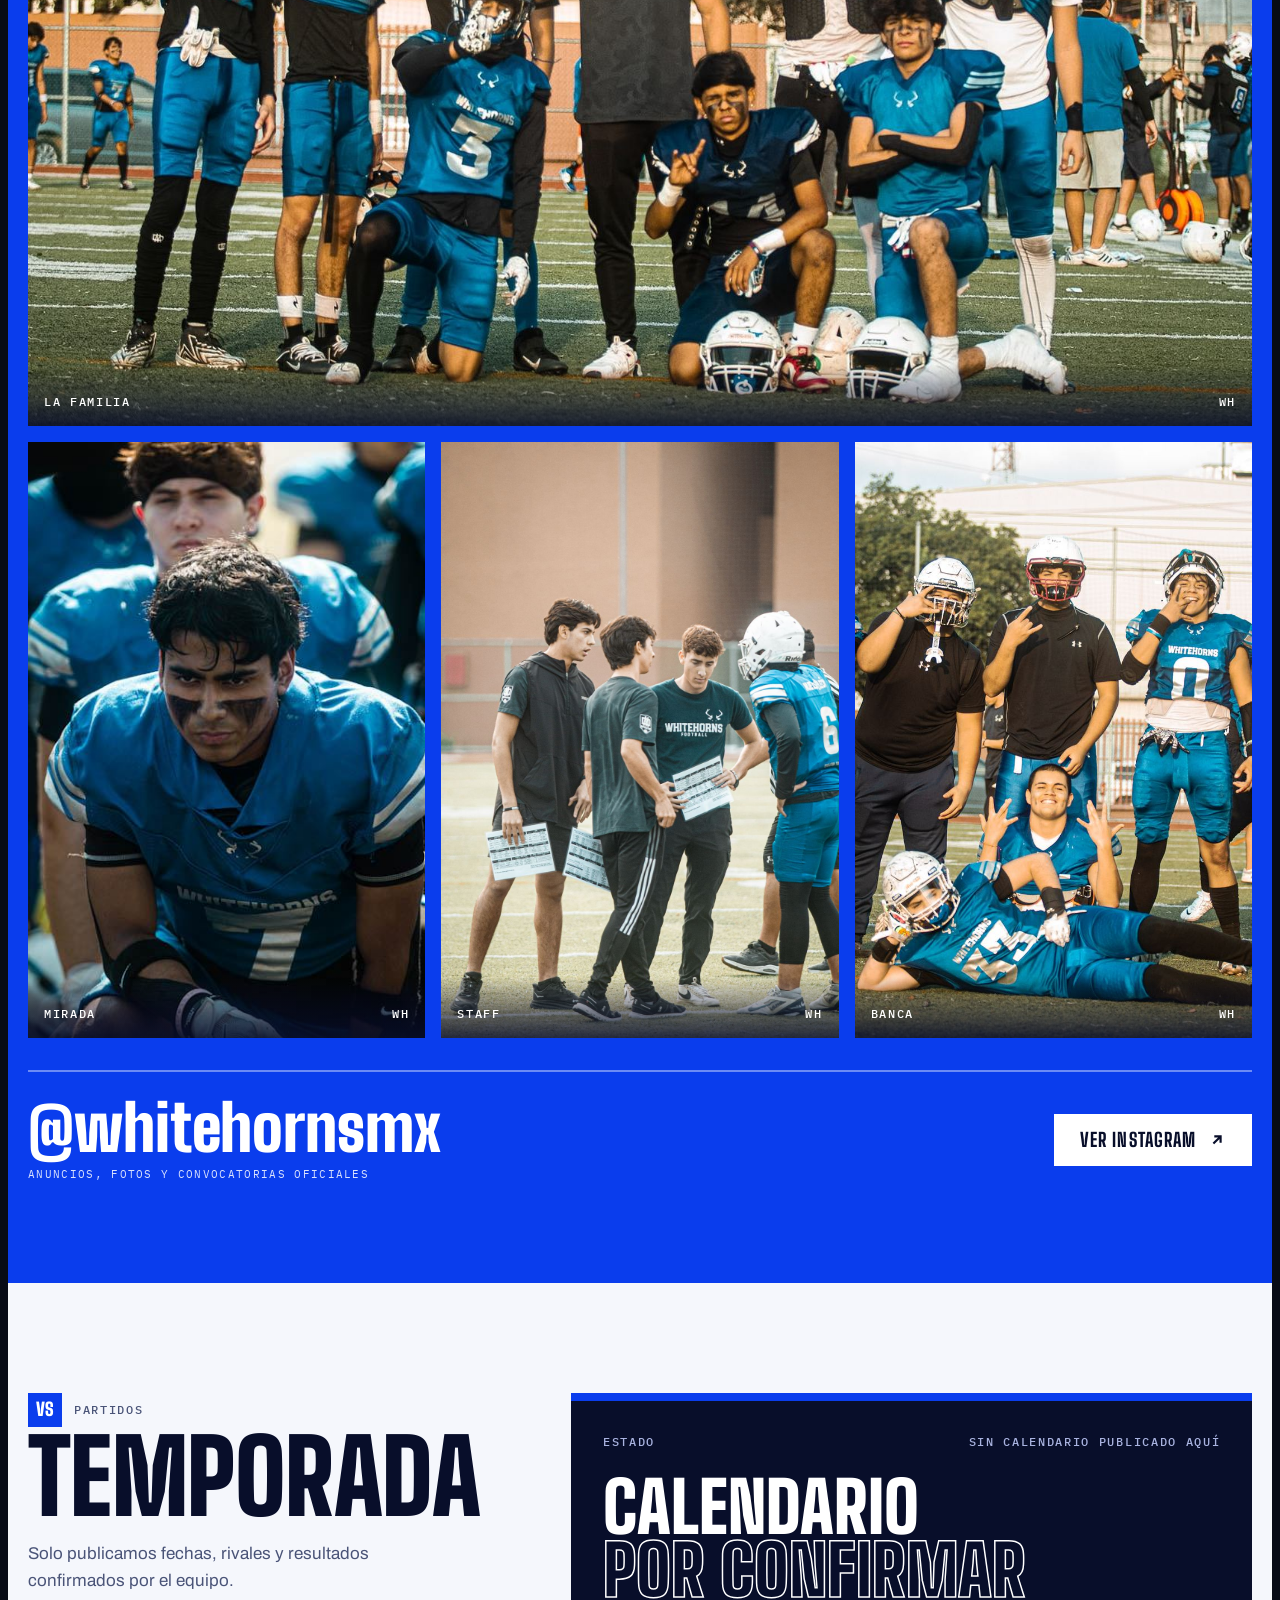
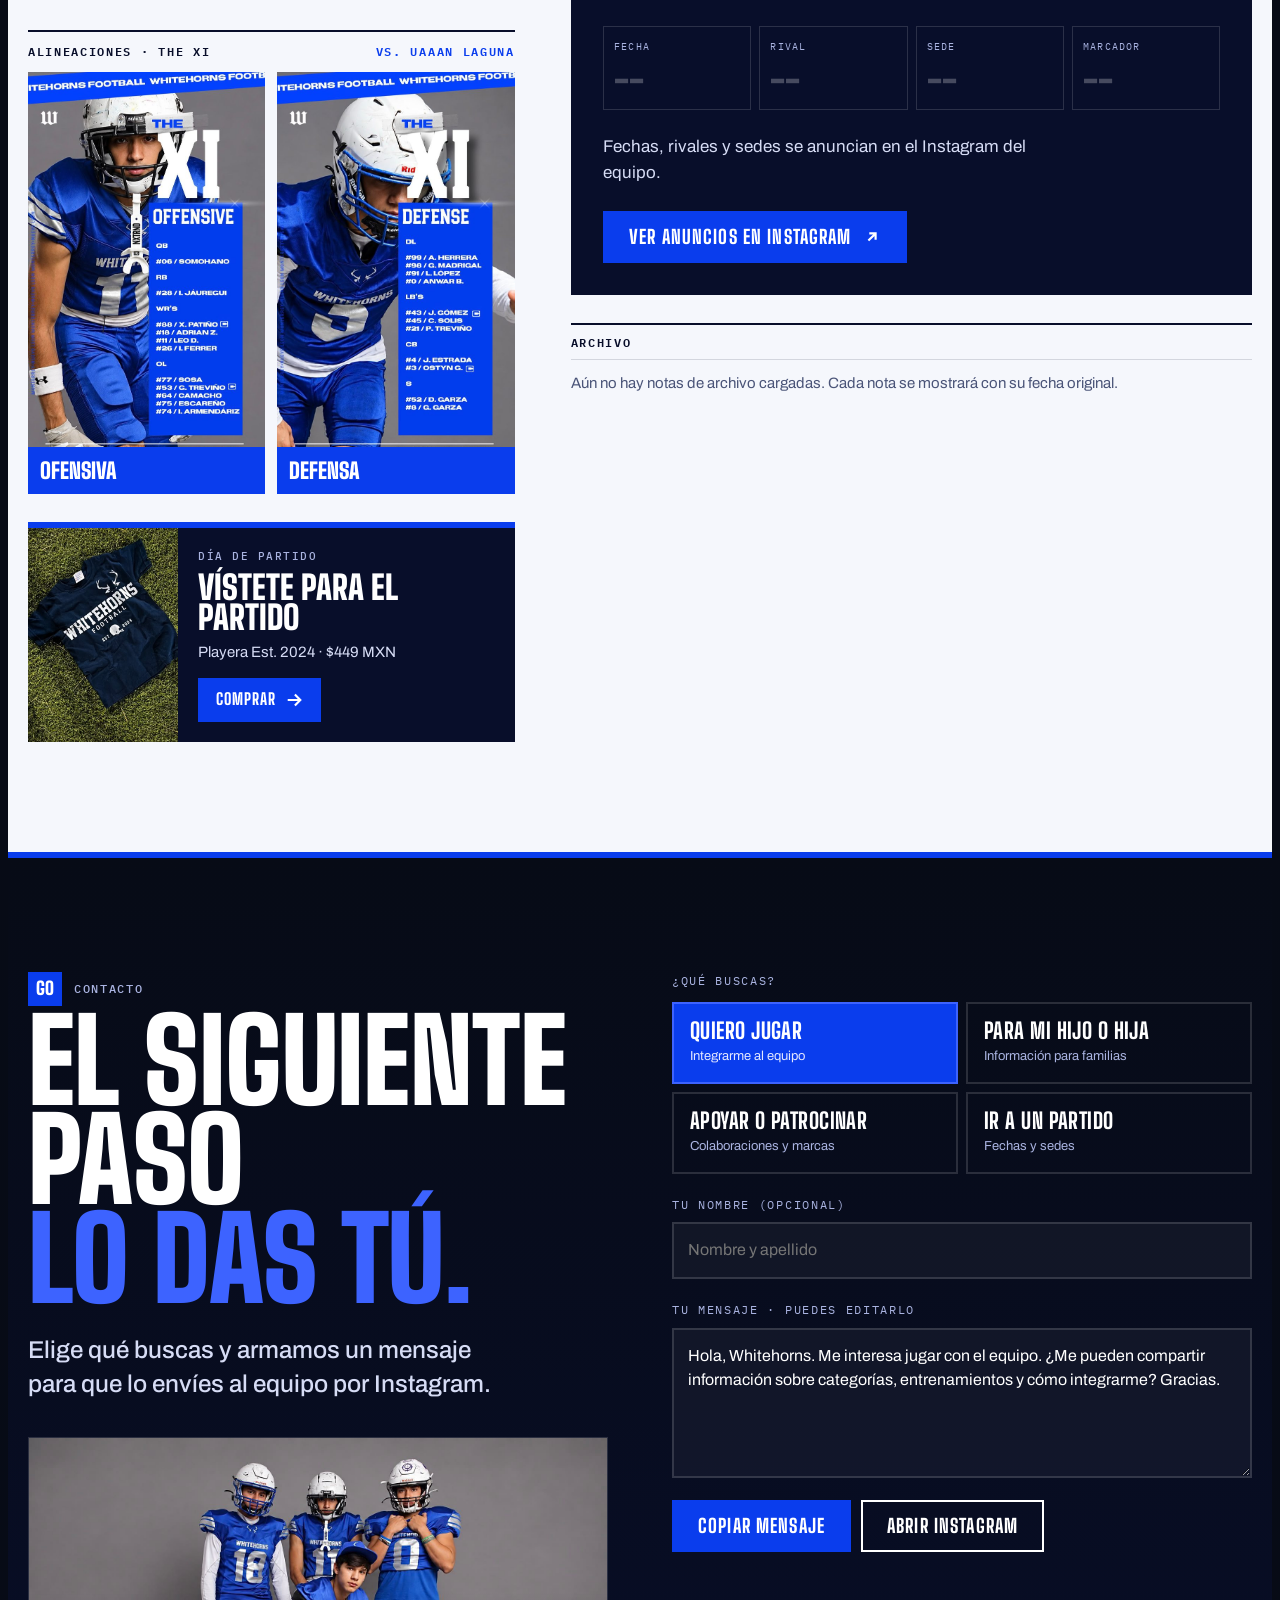
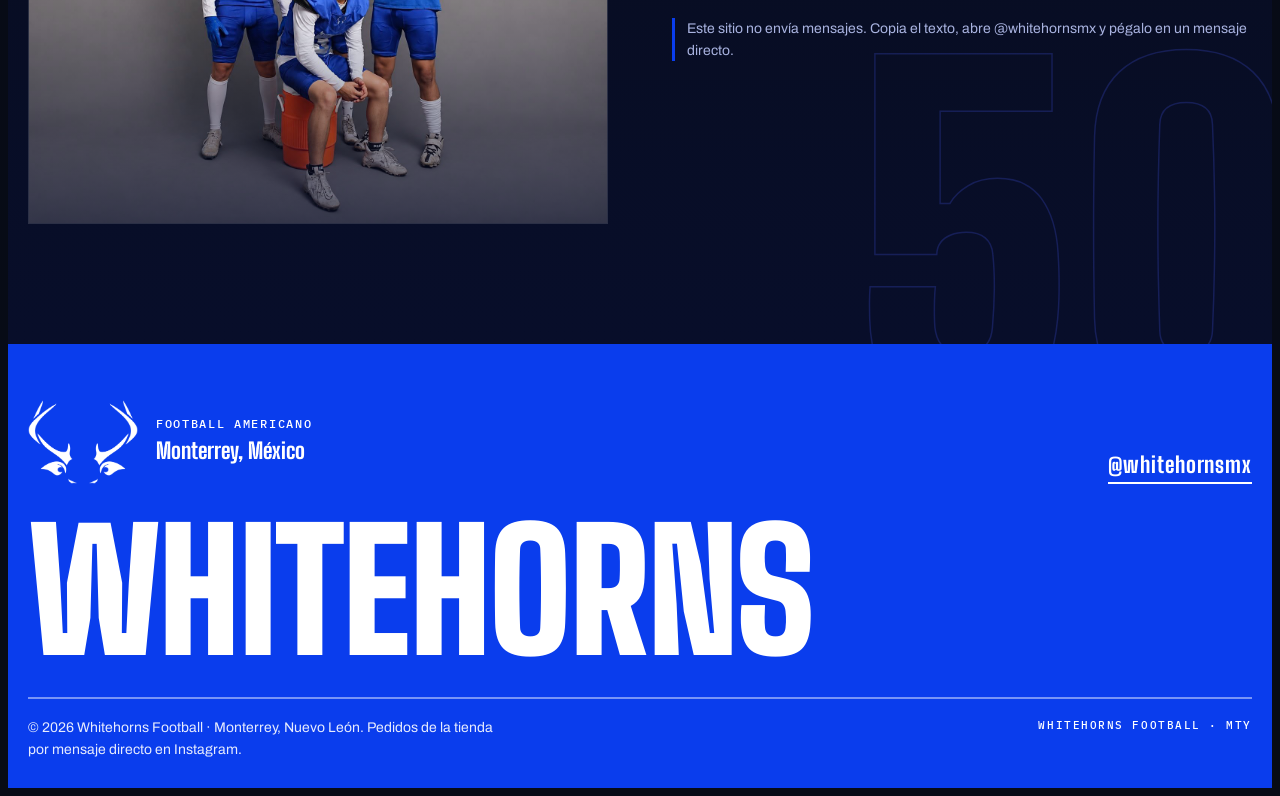
==== commit 4dab53f1: "Temporada: alineaciones a la izquierda, tarjeta de merch de día de partido - Alineaciones The XI pas" ====
--- a/index.html
+++ b/index.html
@@ -18,8 +18,8 @@
 <link rel="preconnect" href="https://fonts.googleapis.com">
 <link rel="preconnect" href="https://fonts.gstatic.com" crossorigin>
 <link rel="stylesheet" href="https://fonts.googleapis.com/css2?family=Big+Shoulders+Display:wght@700;800;900&family=Archivo:wdth,wght@75..100,400..700&family=IBM+Plex+Mono:wght@500;600&display=swap">
-<link rel="stylesheet" href="assets/site.css?v=9">
-<link rel="stylesheet" href="assets/shop.css?v=9">
+<link rel="stylesheet" href="assets/site.css?v=12">
+<link rel="stylesheet" href="assets/shop.css?v=12">
 </head>
 <body>
 
@@ -221,9 +221,6 @@
       <p class="kicker mono"><b>VS</b> Partidos</p>
       <h2 id="t-part" class="rv">Temporada</h2>
       <p class="note">Solo publicamos fechas, rivales y resultados confirmados por el equipo.</p>
-    </div>
-    <div>
-      <div class="scoreboard tilt-x" data-tilt id="board2"></div>
       <div class="lineups">
         <h3><span>ALINEACIONES · THE XI</span><em>VS. UAAAN LAGUNA</em></h3>
         <div class="two">
@@ -231,6 +228,18 @@
           <button class="poster" type="button" data-lb="xi" data-i="1"><img src="assets/img/xi-defensa.jpg" alt="Alineación defensiva de Whitehorns contra UAAAN Laguna" loading="lazy"><span>Defensa</span></button>
         </div>
       </div>
+      <a class="gameday" href="producto.html?p=playera-est-2024">
+        <span class="gd-img"><img src="assets/shop/playera-est-2024.jpg" alt="Playera navy Whitehorns Football Est. 2024" loading="lazy" decoding="async"></span>
+        <span class="gd-txt">
+          <span class="mono">Día de partido</span>
+          <b>Vístete para el partido</b>
+          <span class="gd-p">Playera Est. 2024 · <span data-price="playera-est-2024"></span></span>
+          <span class="btn btn-royal">Comprar <svg viewBox="0 0 20 20" fill="none" stroke="currentColor" stroke-width="2.4"><path d="M3 10h13M11 4l6 6-6 6"/></svg></span>
+        </span>
+      </a>
+    </div>
+    <div>
+      <div class="scoreboard tilt-x" data-tilt id="board2"></div>
       <div class="archive">
         <h3>ARCHIVO</h3>
         <div id="archive"></div>
@@ -296,7 +305,7 @@
   </div>
 </div>
 
-<script src="assets/shop.js?v=9"></script>
+<script src="assets/shop.js?v=12"></script>
 <script>
 /* ================================================================
    CONTENIDO EDITABLE — reemplaza aquí logo, fotos, textos y datos.
@@ -416,6 +425,7 @@
     ["playera-est-2024", "Clásica"], ["tank-royal", "Entrenamiento"], ["gorra", "Nuevo"], ["manga-larga", "Personalízala"]
   ].map(([id, f]) => card(byId(id), "", f)).join("");
   $$("[data-drop-price]").forEach(e => e.textContent = WHCart.money(P[0].price));
+  $$("[data-price]").forEach(e => { const x = byId(e.dataset.price); if (x) e.textContent = WHCart.money(x.price); });
 })();
 
 /* ---------- visor de fotos ---------- */
--- a/assets/site.css
+++ b/assets/site.css
@@ -393,3 +393,27 @@
 .contact .cphoto img{width:100%;height:100%;object-fit:cover;object-position:50% 30%}
 .contact .cphoto::after{content:"";position:absolute;inset:0;background:linear-gradient(180deg,rgba(10,61,237,.0) 40%,rgba(8,14,42,.65))}
 @media (max-width:900px){.contact .cphoto{display:none}}
+
+/* temporada: columna izquierda con alineaciones + tarjeta de merch */
+.sched .lineups{margin-top:36px}
+.gameday{display:grid;grid-template-columns:150px minmax(0,1fr);margin-top:28px;background:var(--navy);color:var(--white);text-decoration:none;overflow:hidden;border-top:6px solid var(--royal);transition:transform .35s var(--ease)}
+.gameday:hover{transform:translateY(-3px)}
+.gd-img{position:relative;overflow:hidden;background:#3a4a2a}
+.gd-img img{position:absolute;inset:0;width:100%;height:100%;object-fit:cover;transition:transform .8s var(--ease)}
+.gameday:hover .gd-img img{transform:scale(1.06)}
+.gd-txt{display:flex;flex-direction:column;align-items:flex-start;gap:8px;padding:20px}
+.gd-txt .mono{color:var(--mist);font-size:11px}
+.gd-txt b{font-family:var(--f-display);font-weight:900;font-size:clamp(28px,2.6vw,38px);line-height:.9;text-transform:uppercase}
+.gd-p{color:#D6DCF5;font-size:15px}
+.gd-txt .btn{margin-top:6px;min-height:44px;font-size:16px;padding:0 16px}
+@media (max-width:420px){.gameday{grid-template-columns:118px minmax(0,1fr)}.gd-txt{padding:16px}}
+@media (min-width:901px){.sched .wrap>div:last-child{position:sticky;top:96px}}
+@media (max-width:900px){
+  .sched .wrap>div{display:contents}
+  .sched .wrap{row-gap:0}
+  .sched .scoreboard{margin-top:32px}
+  .sched .scoreboard{order:2}
+  .sched .lineups{order:3}
+  .sched .gameday{order:4}
+  .sched .archive{order:5}
+}
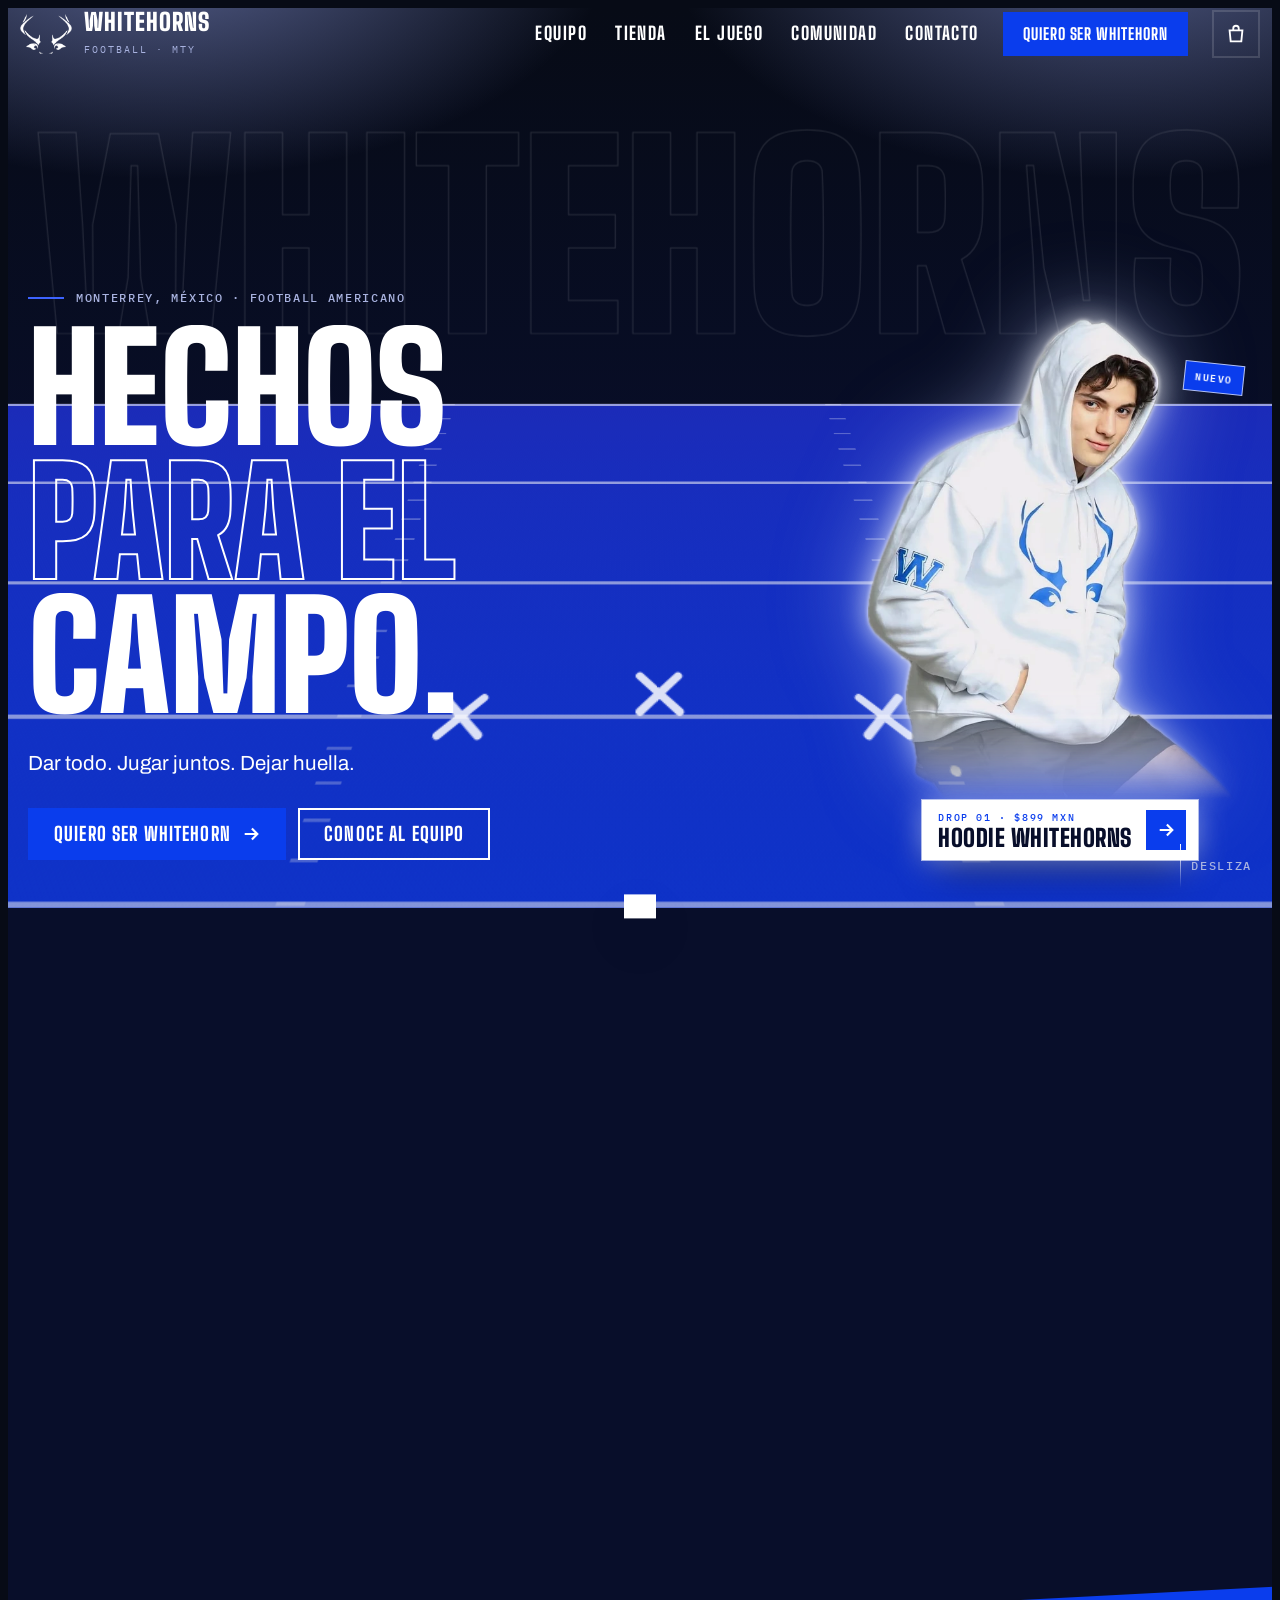
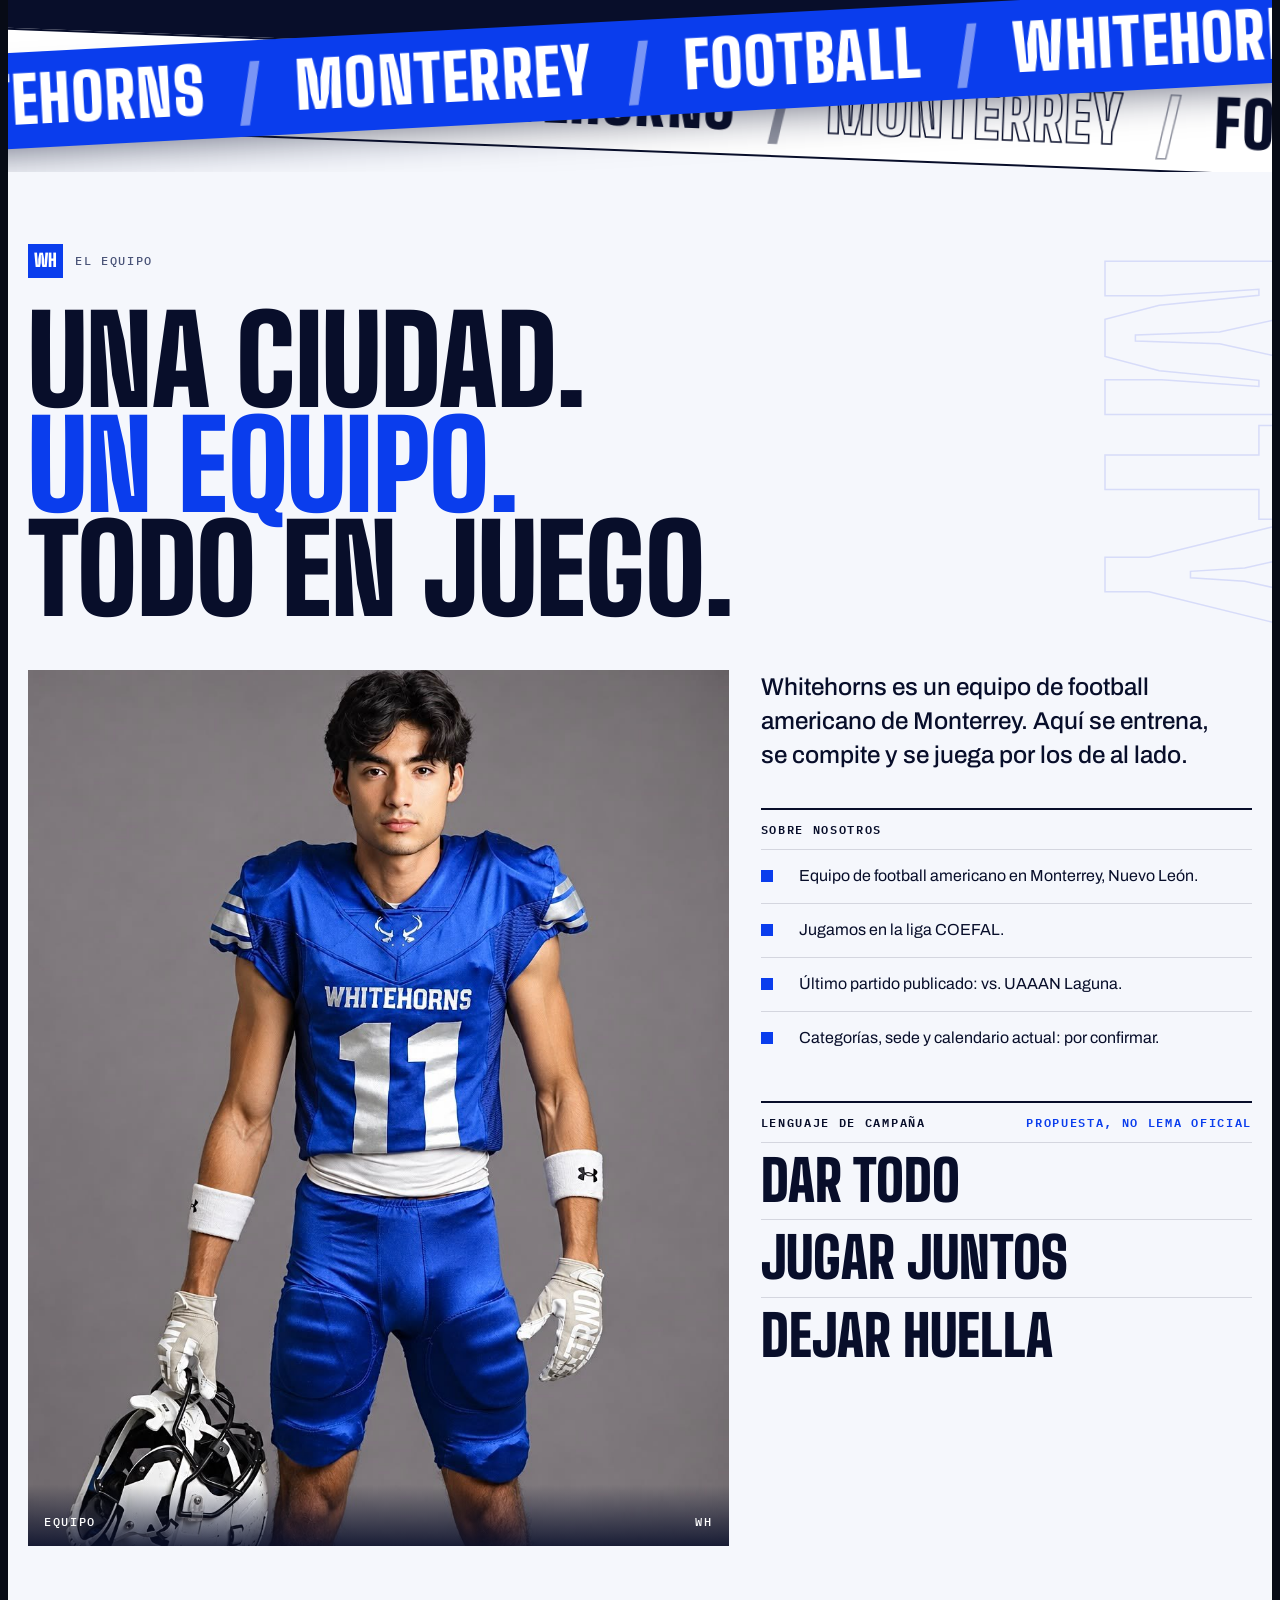
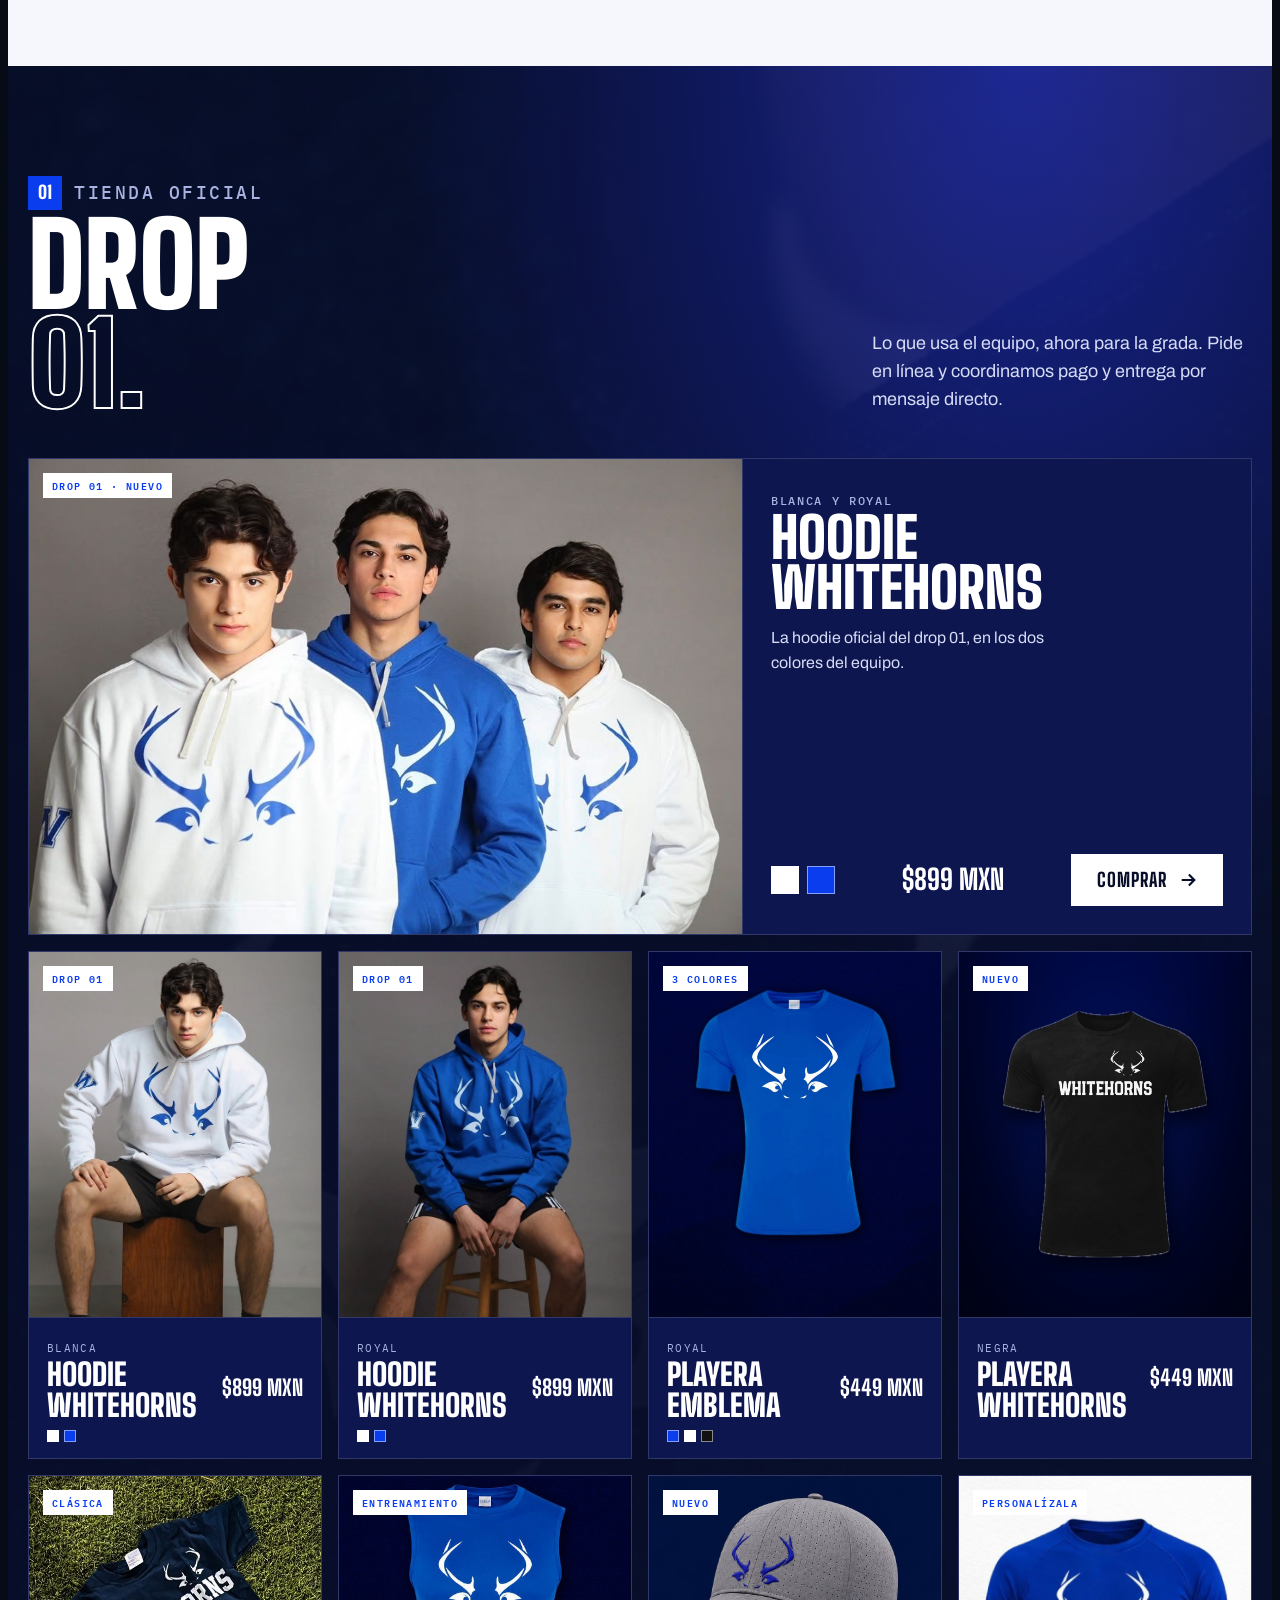
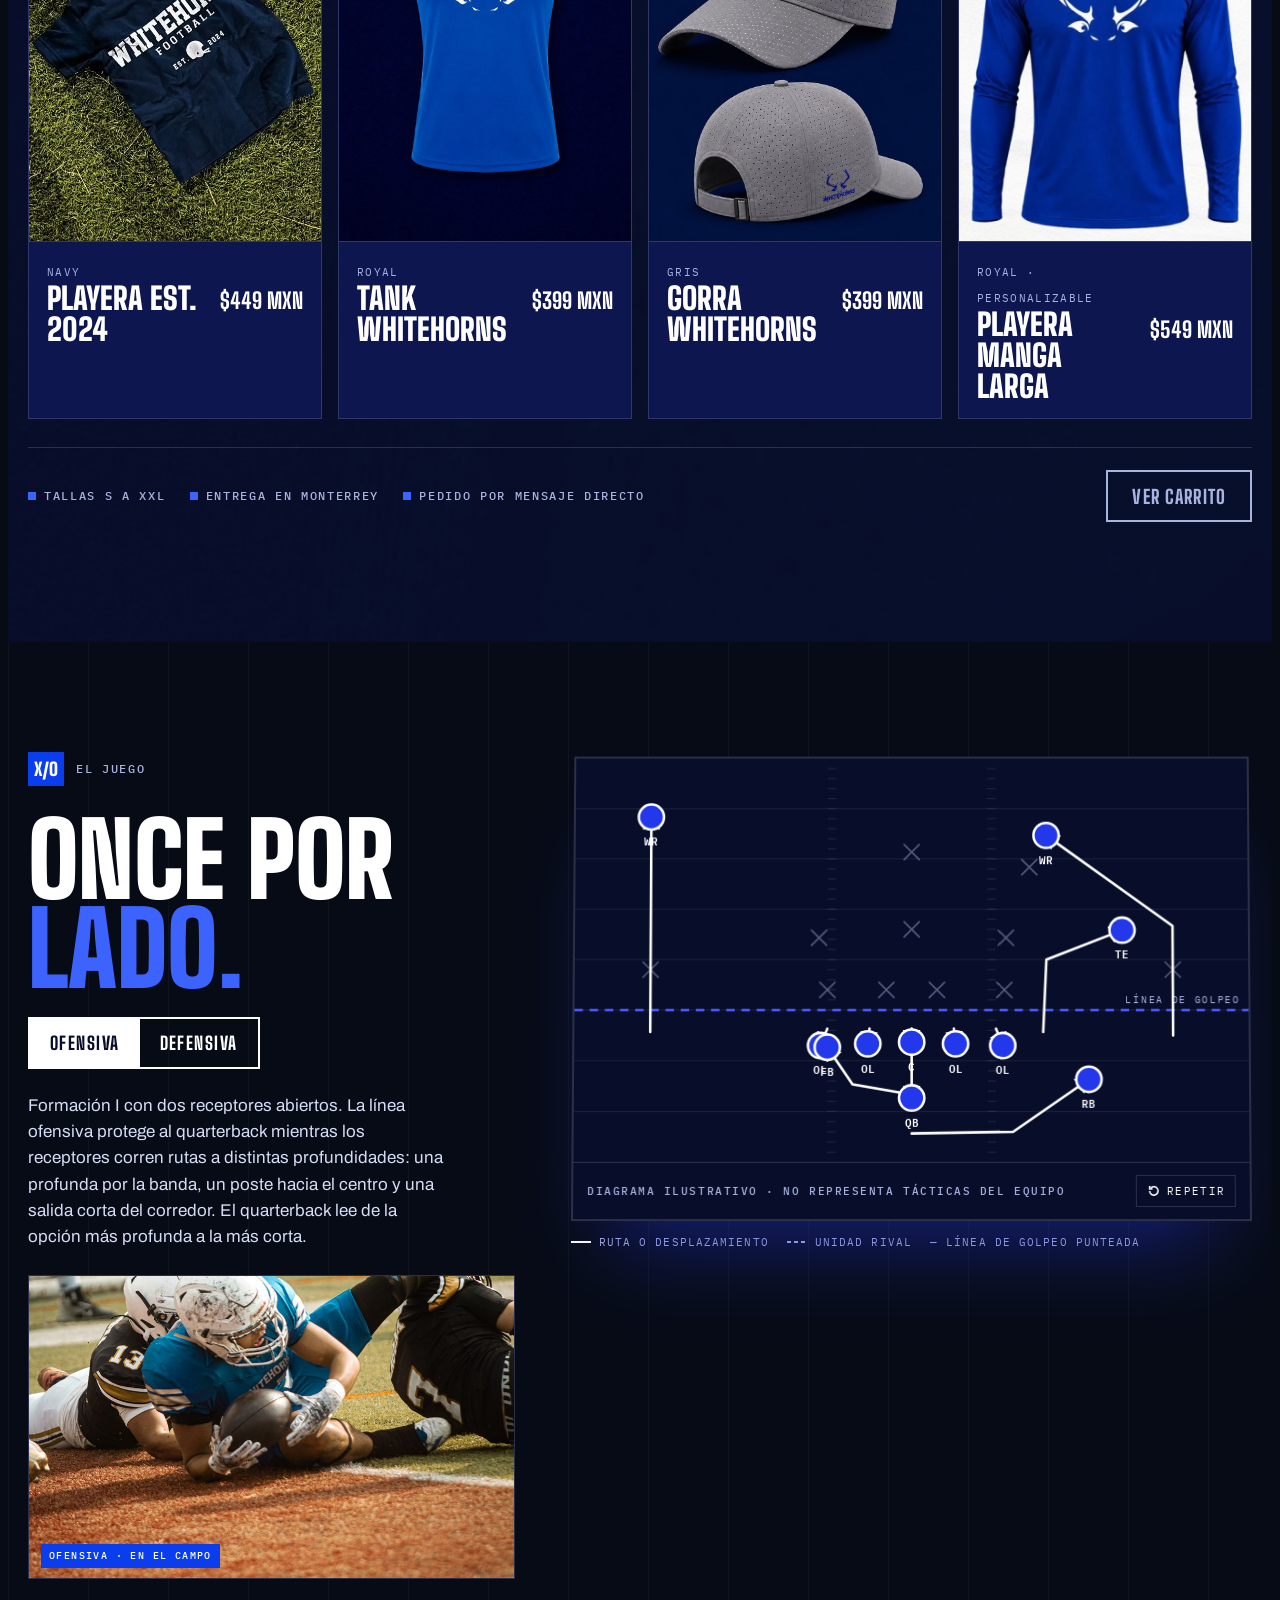
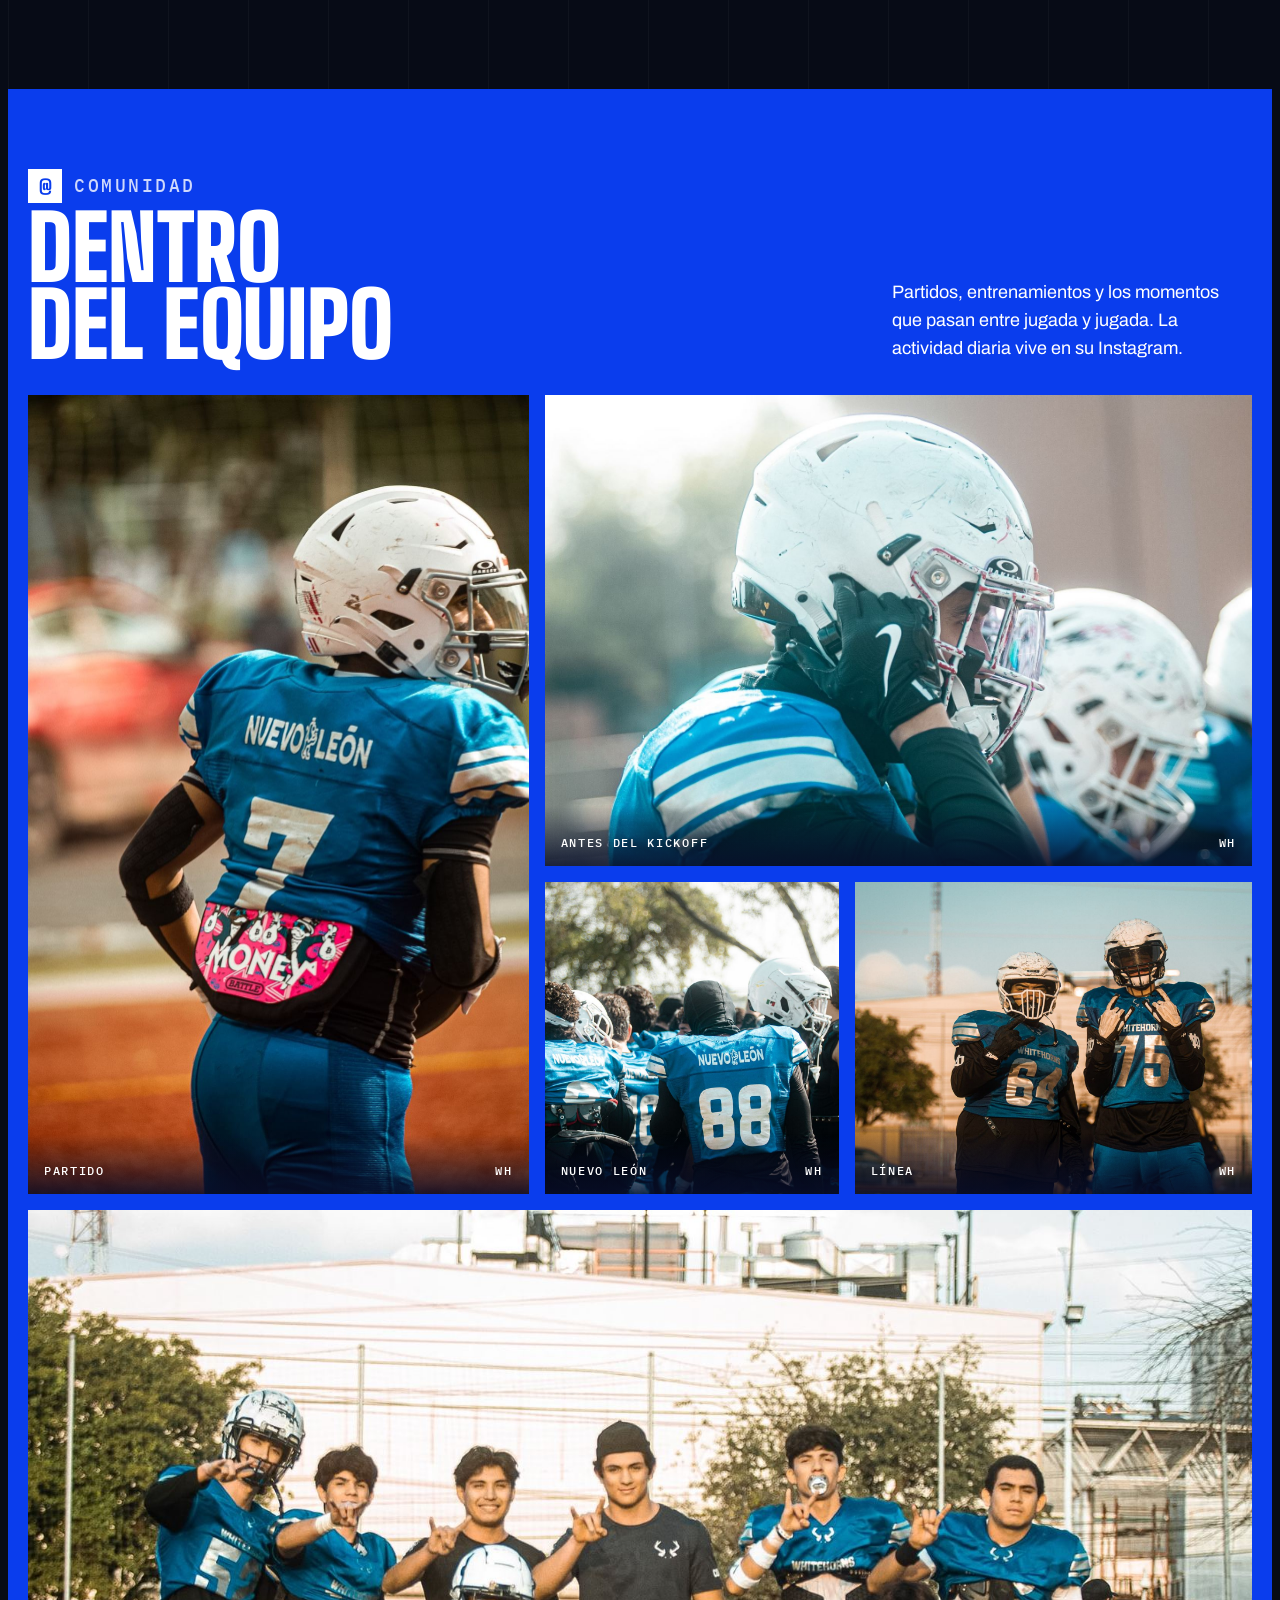
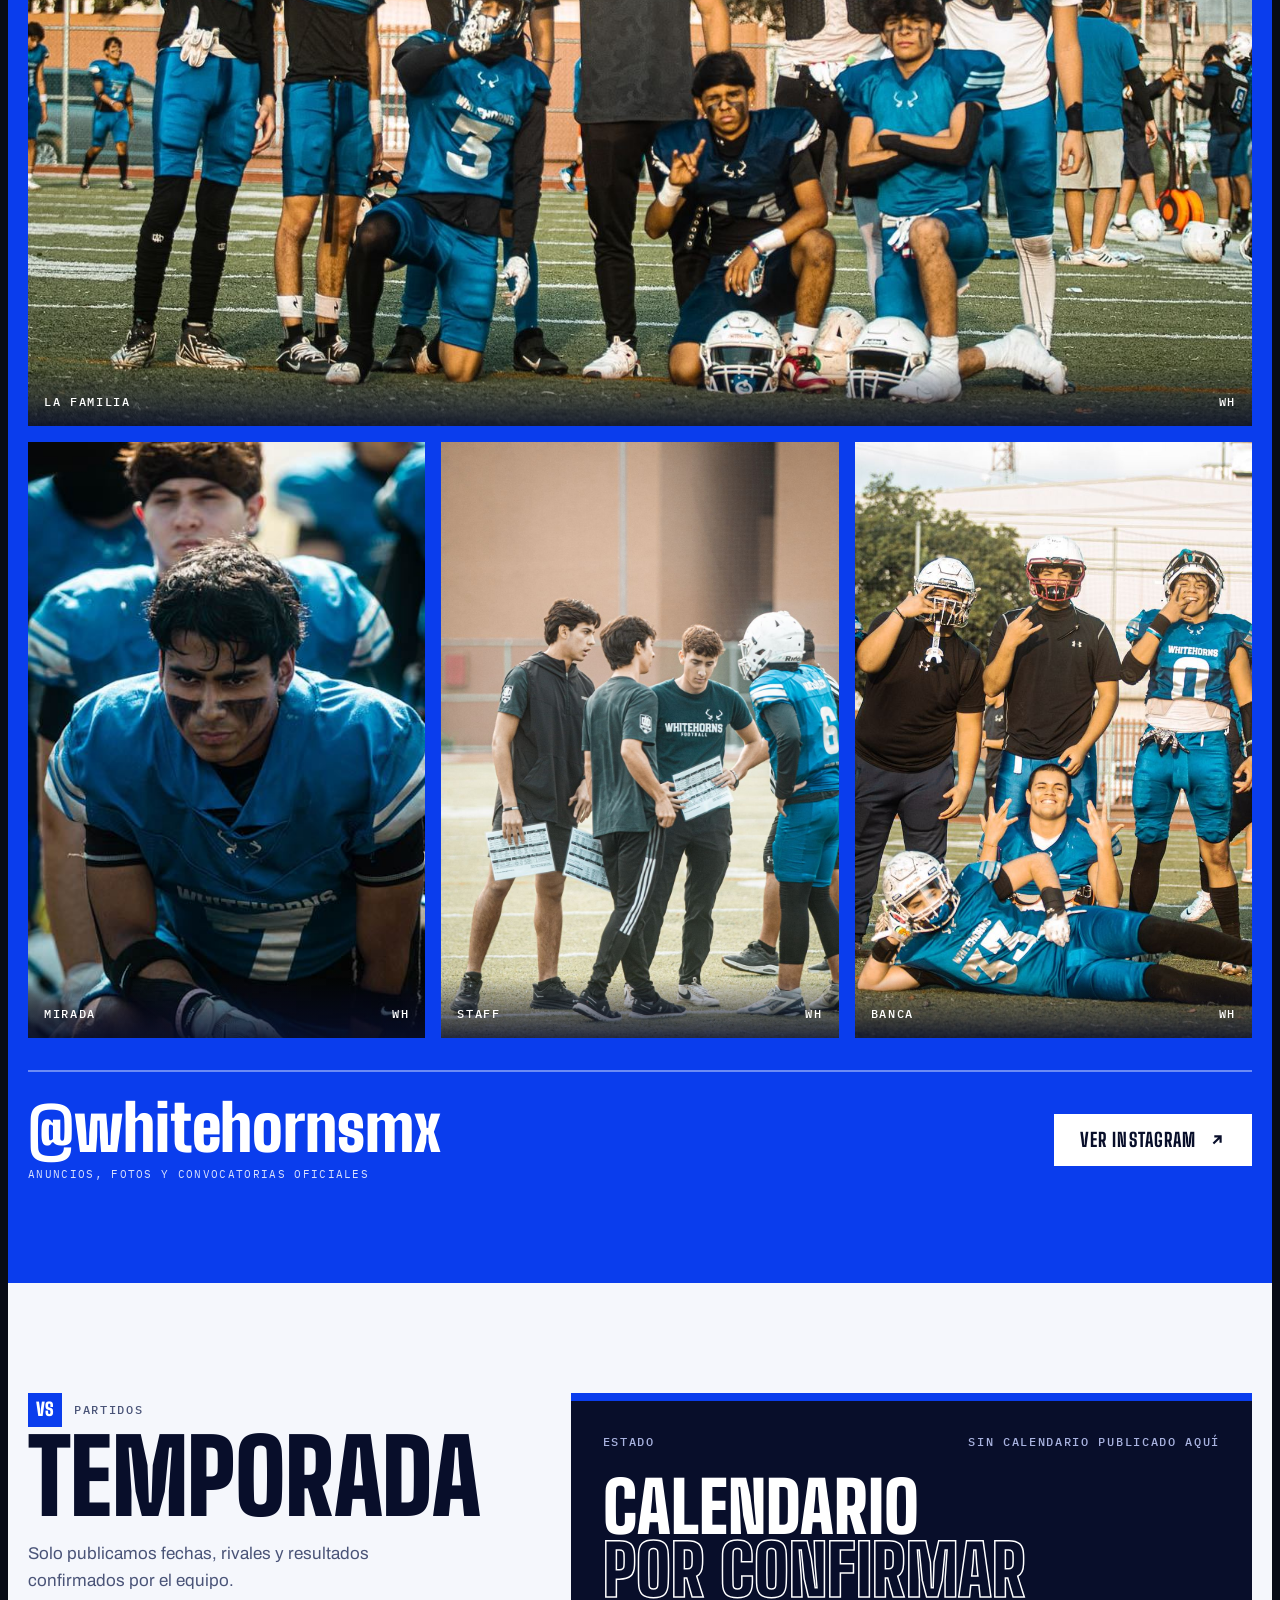
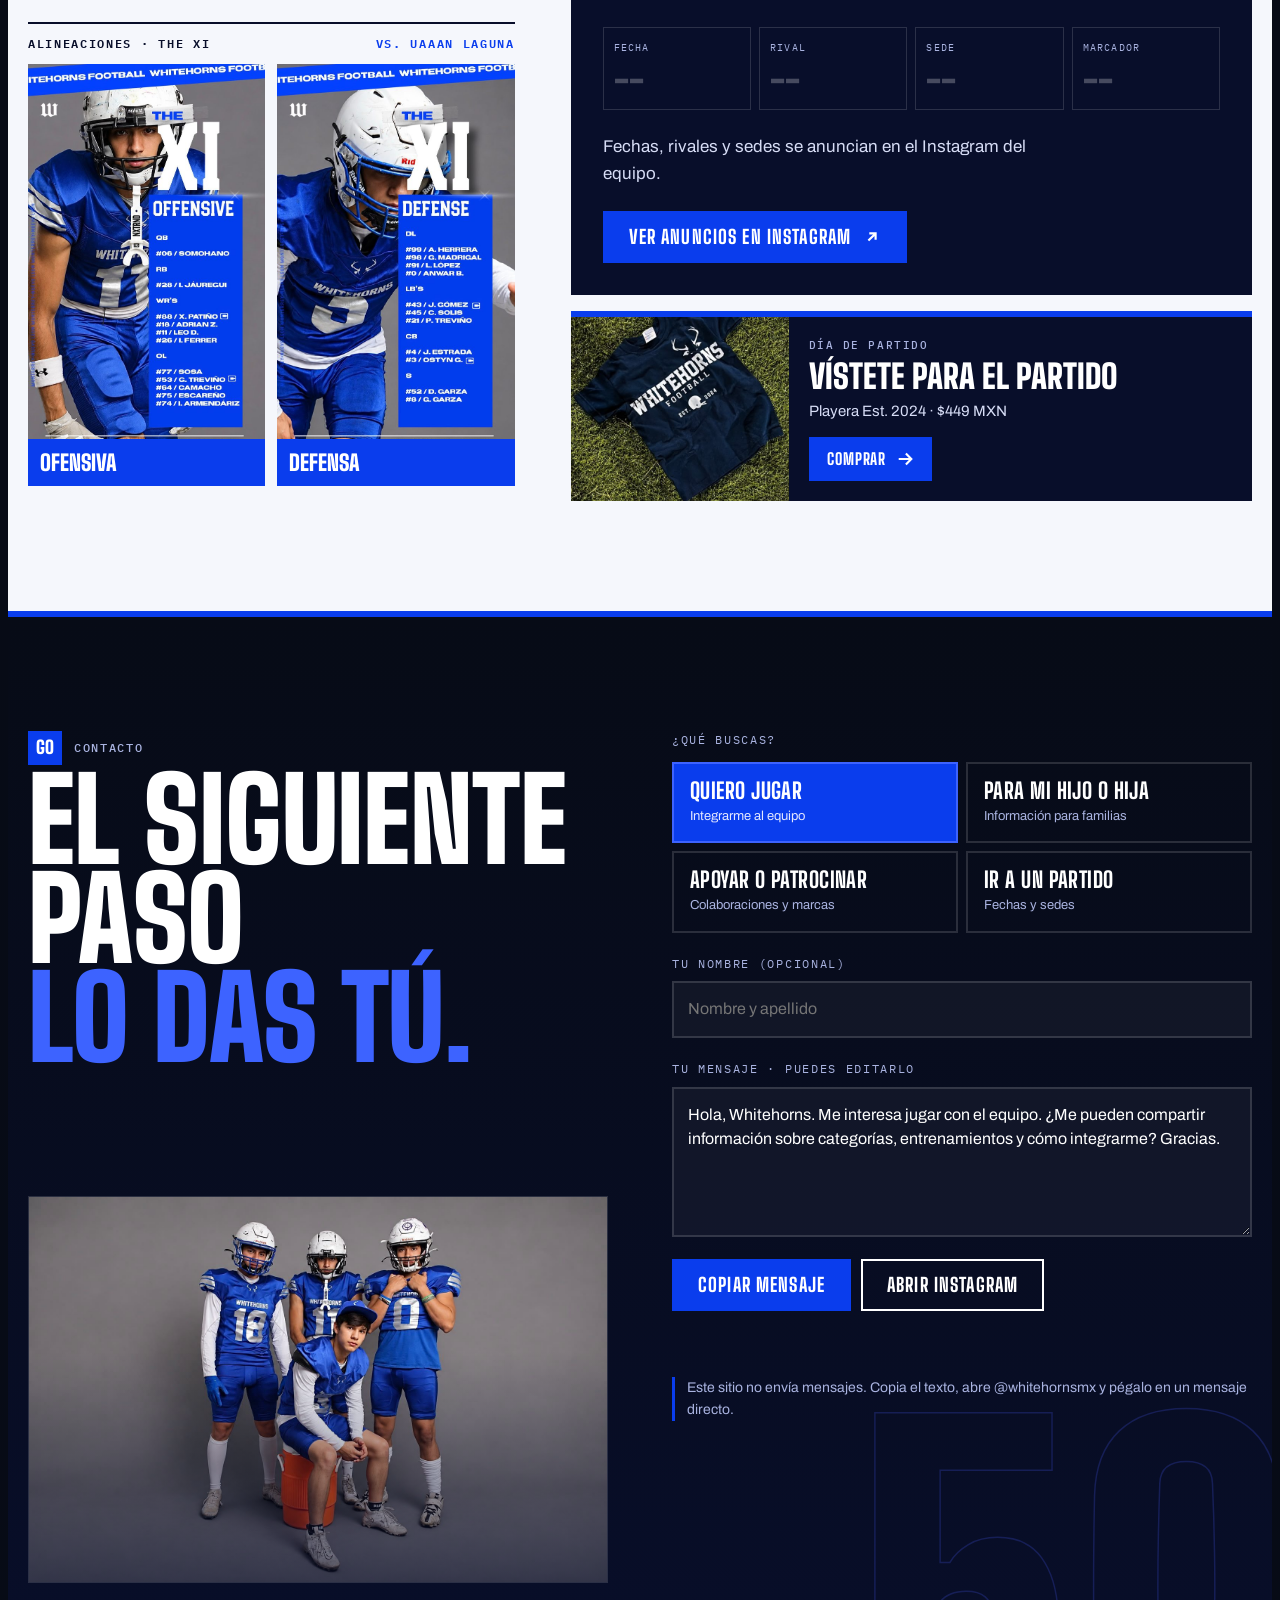
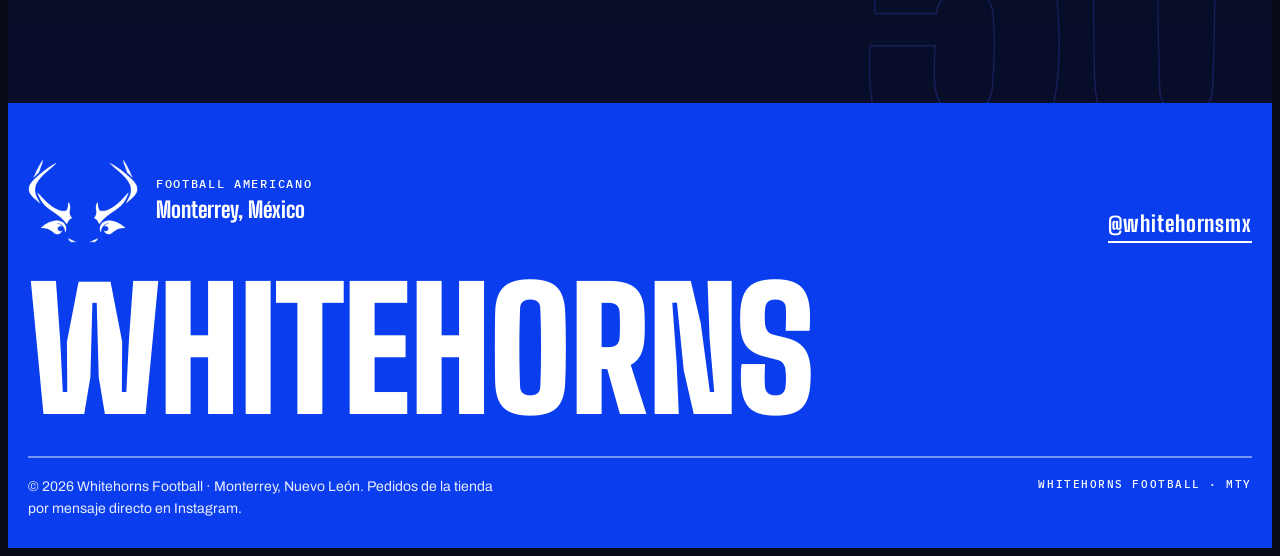
==== commit f682fb95: "Temporada: columnas balanceadas, sin espacio vacío - Tarjeta de merch pasa a la derecha bajo el cale" ====
--- a/index.html
+++ b/index.html
@@ -18,8 +18,8 @@
 <link rel="preconnect" href="https://fonts.googleapis.com">
 <link rel="preconnect" href="https://fonts.gstatic.com" crossorigin>
 <link rel="stylesheet" href="https://fonts.googleapis.com/css2?family=Big+Shoulders+Display:wght@700;800;900&family=Archivo:wdth,wght@75..100,400..700&family=IBM+Plex+Mono:wght@500;600&display=swap">
-<link rel="stylesheet" href="assets/site.css?v=12">
-<link rel="stylesheet" href="assets/shop.css?v=12">
+<link rel="stylesheet" href="assets/site.css?v=14">
+<link rel="stylesheet" href="assets/shop.css?v=14">
 </head>
 <body>
 
@@ -228,6 +228,9 @@
           <button class="poster" type="button" data-lb="xi" data-i="1"><img src="assets/img/xi-defensa.jpg" alt="Alineación defensiva de Whitehorns contra UAAAN Laguna" loading="lazy"><span>Defensa</span></button>
         </div>
       </div>
+    </div>
+    <div>
+      <div class="scoreboard" id="board2"></div>
       <a class="gameday" href="producto.html?p=playera-est-2024">
         <span class="gd-img"><img src="assets/shop/playera-est-2024.jpg" alt="Playera navy Whitehorns Football Est. 2024" loading="lazy" decoding="async"></span>
         <span class="gd-txt">
@@ -237,9 +240,6 @@
           <span class="btn btn-royal">Comprar <svg viewBox="0 0 20 20" fill="none" stroke="currentColor" stroke-width="2.4"><path d="M3 10h13M11 4l6 6-6 6"/></svg></span>
         </span>
       </a>
-    </div>
-    <div>
-      <div class="scoreboard tilt-x" data-tilt id="board2"></div>
       <div class="archive">
         <h3>ARCHIVO</h3>
         <div id="archive"></div>
@@ -305,7 +305,7 @@
   </div>
 </div>
 
-<script src="assets/shop.js?v=12"></script>
+<script src="assets/shop.js?v=14"></script>
 <script>
 /* ================================================================
    CONTENIDO EDITABLE — reemplaza aquí logo, fotos, textos y datos.
@@ -489,6 +489,7 @@
       <div><a class="btn btn-royal" href="${esc(CONTENT.team.instagram)}" target="_blank" rel="noopener">Ver anuncios en Instagram <svg viewBox="0 0 20 20" fill="none" stroke="currentColor" stroke-width="2.4"><path d="M6 14 14 6M7 6h7v7"/></svg></a></div>`;
   }
   const a = CONTENT.archive;
+  $(".archive").hidden = !a.length;
   $("#archive").innerHTML = a.length
     ? a.map(n => `<article><time datetime="${esc(n.date)}">${esc(n.date)}</time><p>${esc(n.title)} <span class="mono" style="font-size:10px;color:var(--slate)">· ARCHIVO</span></p></article>`).join("")
     : `<p class="empty">Aún no hay notas de archivo cargadas. Cada nota se mostrará con su fecha original.</p>`;
--- a/assets/site.css
+++ b/assets/site.css
@@ -407,7 +407,8 @@
 .gd-p{color:#D6DCF5;font-size:15px}
 .gd-txt .btn{margin-top:6px;min-height:44px;font-size:16px;padding:0 16px}
 @media (max-width:420px){.gameday{grid-template-columns:118px minmax(0,1fr)}.gd-txt{padding:16px}}
-@media (min-width:901px){.sched .wrap>div:last-child{position:sticky;top:96px}}
+.sched .scoreboard+.gameday{margin-top:16px}
+.sched .lineups{margin-top:28px}
 @media (max-width:900px){
   .sched .wrap>div{display:contents}
   .sched .wrap{row-gap:0}
@@ -417,3 +418,4 @@
   .sched .gameday{order:4}
   .sched .archive{order:5}
 }
+@media (min-width:901px){.sched .gameday{grid-template-columns:32% minmax(0,1fr)}}
